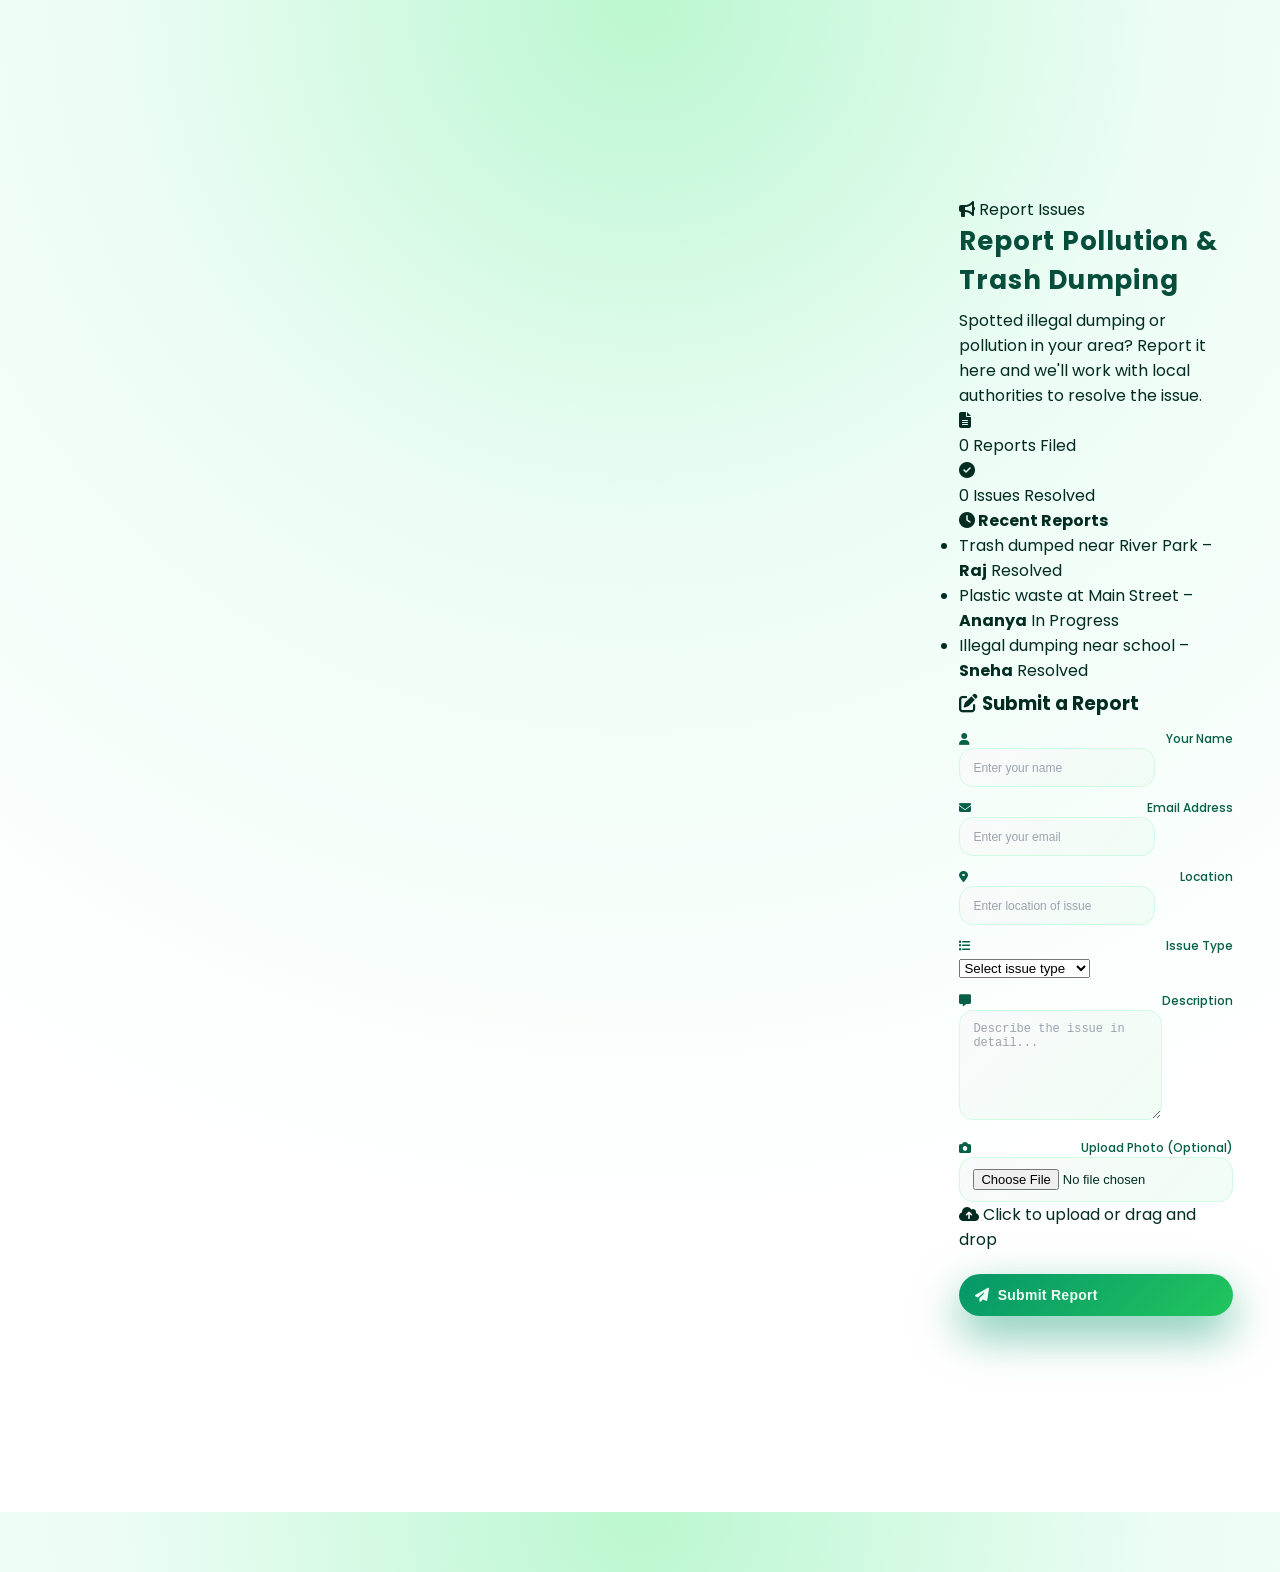
==== frontend/src/index.html @ 7451f95c "Fix contact CSS path; embed contact section; add footer Contact button" ====
<!DOCTYPE html>
<html lang="en">
  <head>
    <meta charset="UTF-8" />
    <meta name="viewport" content="width=device-width, initial-scale=1.0" />
    <title>EcoLife | Protect Our Planet & Animals</title>
    <meta
      name="description"
      content="Join EcoLife to protect animals, save the environment, and create a greener future for all."
    />

    <!-- CSS Files -->
    <link rel="stylesheet" href="css/style.css" />
    <link rel="stylesheet" href="css/components/navbar.css" />
    <link rel="stylesheet" href="css/components/card.css" />
    <link rel="stylesheet" href="css/components/footer.css" />
    <link rel="stylesheet" href="css/components/reportForm.css" />
    <link rel="stylesheet" href="css/components/quiz.css" />
    <link rel="stylesheet" href="css/components/hero.css" />
    <link rel="stylesheet" href="css/components/sections.css" />
    <link rel="stylesheet" href="css/components/scrollBar.css" />
    <link rel="stylesheet" href="css/components/modal.css" />
    <link rel="stylesheet" href="css/components/contact.css" />

    <!-- Google Fonts -->
    <link rel="preconnect" href="https://fonts.googleapis.com" />
    <link rel="preconnect" href="https://fonts.gstatic.com" crossorigin />
    <link
      href="https://fonts.googleapis.com/css2?family=Poppins:wght@300;400;500;600;700;800&display=swap"
      rel="stylesheet"
    />

    <!-- Font Awesome -->
    <link
      rel="stylesheet"
      href="https://cdnjs.cloudflare.com/ajax/libs/font-awesome/6.4.0/css/all.min.css"
    />

    <!-- AOS Animation Library -->
    <link href="https://unpkg.com/aos@2.3.1/dist/aos.css" rel="stylesheet" />
  </head>

  <body>
    <div class="scroll-progress" id="scrollProgress"></div>
    <!-- Navbar -->
    <nav class="navbar" id="navbar">
      <div class="nav-container">
        <a href="#home" class="logo">
          <img
            src="https://cdn-icons-png.flaticon.com/512/616/616408.png"
            alt="EcoLife Logo"
            class="logo-img"
          />
          <span>EcoLife</span>
        </a>

        <div class="nav-toggle" id="navToggle">
          <span></span>
          <span></span>
          <span></span>
        </div>

        <ul class="nav-links" id="navLinks">
          <li><a href="#home" class="nav-link active">Home</a></li>
          <li><a href="#about" class="nav-link">About</a></li>
          <li><a href="#animal" class="nav-link">Animals</a></li>
          <li><a href="#environment" class="nav-link">Environment</a></li>
          <li><a href="#quiz" class="nav-link">Kids Zone</a></li>
          <li><a href="#report" class="nav-link">Report</a></li>
          <li><a href="#contact" class="nav-link">Contact</a></li>
          <li class="nav-auth">
            <a href="/frontend/src/pages/Login.html" class="btn-login">Login</a>
            <a href="/frontend/src/pages/Signup.html" class="btn-signup"
              >Sign Up</a
            >
          </li>
        </ul>
      </div>
    </nav>

    <!-- Hero Section -->
    <section id="home" class="hero-section">
      <!-- Animated Background Elements -->
      <div class="hero-bg-elements">
        <div class="floating-element leaf1">
          <i class="fa-solid fa-leaf"></i>
        </div>
        <div class="floating-element leaf2">
          <i class="fa-solid fa-seedling"></i>
        </div>
        <div class="floating-element paw1"><i class="fa-solid fa-paw"></i></div>
        <div class="floating-element paw2"><i class="fa-solid fa-paw"></i></div>
        <div class="floating-element tree1">
          <i class="fa-solid fa-tree"></i>
        </div>
        <div class="floating-element globe">
          <i class="fa-solid fa-earth-americas"></i>
        </div>
        <div class="floating-element heart">
          <i class="fa-solid fa-heart"></i>
        </div>
        <div class="floating-element recycle">
          <i class="fa-solid fa-recycle"></i>
        </div>
      </div>

      <!-- Particle Effect -->
      <div class="particles" id="particles"></div>

      <div class="hero-container">
        <div class="hero-content" data-aos="fade-up" data-aos-duration="1000">
          <span class="hero-badge">
            <i class="fa-solid fa-globe"></i> Join 50,000+ Eco Warriors
          </span>
          <h1 class="hero-title">
            Protect Our <span class="gradient-text">Planet</span> &
            <span class="gradient-text">Animals</span>
          </h1>
          <p class="hero-subtitle">
            Together we can save nature, rescue animals, reduce waste, and
            create a sustainable future for generations to come.
          </p>

          <div class="hero-cta">
            <a href="#about" class="btn btn-primary">
              <i class="fa-solid fa-rocket"></i> Get Started
            </a>
            <a href="#animal" class="btn btn-secondary">
              <i class="fa-solid fa-play"></i> Learn More
            </a>
          </div>

          <div class="hero-features">
            <div class="hero-feature">
              <i class="fa-solid fa-paw"></i>
              <span>Animal Rescue</span>
            </div>
            <div class="hero-feature">
              <i class="fa-solid fa-tree"></i>
              <span>Plant Trees</span>
            </div>
            <div class="hero-feature">
              <i class="fa-solid fa-recycle"></i>
              <span>Reduce Waste</span>
            </div>
          </div>
        </div>

        <div
          class="hero-image"
          data-aos="fade-left"
          data-aos-duration="1000"
          data-aos-delay="300"
        >
          <div class="hero-image-wrapper">
            <img
              src="https://i.pinimg.com/736x/90/8e/da/908eda2e439e958f8a276a25d1a9cc6c.jpg"
              alt="Save Animals"
            />
            <div class="hero-image-badge">
              <i class="fa-solid fa-heart"></i>
              <span>10K+ Animals Saved</span>
            </div>
          </div>
        </div>
      </div>

      <!-- Scroll Indicator -->
      <div class="scroll-indicator">
        <div class="mouse">
          <div class="wheel"></div>
        </div>
        <span>Scroll Down</span>
      </div>
    </section>

    <!-- Stats Section -->
    <section class="stats-section">
      <div class="stats-container">
        <div class="stat-item" data-aos="zoom-in" data-aos-delay="0">
          <div class="stat-icon">
            <i class="fa-solid fa-paw"></i>
          </div>
          <div class="stat-number" data-count="10500">0</div>
          <div class="stat-label">Animals Rescued</div>
        </div>
        <div class="stat-item" data-aos="zoom-in" data-aos-delay="100">
          <div class="stat-icon">
            <i class="fa-solid fa-tree"></i>
          </div>
          <div class="stat-number" data-count="50000">0</div>
          <div class="stat-label">Trees Planted</div>
        </div>
        <div class="stat-item" data-aos="zoom-in" data-aos-delay="200">
          <div class="stat-icon">
            <i class="fa-solid fa-users"></i>
          </div>
          <div class="stat-number" data-count="25000">0</div>
          <div class="stat-label">Active Volunteers</div>
        </div>
        <div class="stat-item" data-aos="zoom-in" data-aos-delay="300">
          <div class="stat-icon">
            <i class="fa-solid fa-city"></i>
          </div>
          <div class="stat-number" data-count="100">0</div>
          <div class="stat-label">Cities Covered</div>
        </div>
      </div>
    </section>

    <!-- About Section -->
    <section id="about" class="about-section">
      <div class="section-container">
        <div class="about-content">
          <div class="about-images" data-aos="fade-right">
            <div class="about-img-main">
              <img
                src="https://i.pinimg.com/736x/24/5e/9a/245e9a9a9898728d21a978edd67b411b.jpg"
                alt="About EcoLife"
              />
            </div>
            <div class="about-img-secondary">
              <img
                src="https://i.pinimg.com/736x/a8/e5/c5/a8e5c5f756ad1179e194bc3205d8b144.jpg"
                alt="Our Mission"
              />
            </div>
            <div class="about-experience">
              <span class="exp-number">10+</span>
              <span class="exp-text">Years of Impact</span>
            </div>
          </div>

          <div class="about-text" data-aos="fade-left">
            <span class="section-tag">
              <i class="fa-solid fa-leaf"></i> About Us
            </span>
            <h2 class="section-title">
              Making Earth a Better Place for All Living Beings
            </h2>
            <p class="section-desc">
              EcoLife is a community-driven platform dedicated to environmental
              conservation and animal welfare. We believe that every small
              action counts towards creating a sustainable future.
            </p>

            <div class="about-features">
              <div class="about-feature">
                <div class="feature-icon">
                  <i class="fa-solid fa-shield-heart"></i>
                </div>
                <div class="feature-text">
                  <h4>Animal Protection</h4>
                  <p>Rescue, rehabilitate, and rehome animals in need</p>
                </div>
              </div>
              <div class="about-feature">
                <div class="feature-icon">
                  <i class="fa-solid fa-earth-americas"></i>
                </div>
                <div class="feature-text">
                  <h4>Environmental Care</h4>
                  <p>Promote sustainable practices and conservation</p>
                </div>
              </div>
              <div class="about-feature">
                <div class="feature-icon">
                  <i class="fa-solid fa-graduation-cap"></i>
                </div>
                <div class="feature-text">
                  <h4>Education & Awareness</h4>
                  <p>Educate communities about eco-friendly living</p>
                </div>
              </div>
            </div>

            <a href="#animal" class="btn btn-primary">
              Explore Our Work <i class="fa-solid fa-arrow-right"></i>
            </a>
          </div>
        </div>
      </div>
    </section>

    <!-- Services/What We Do Section -->
    <section class="services-section">
      <div class="section-container">
        <div class="section-header" data-aos="fade-up">
          <span class="section-tag">
            <i class="fa-solid fa-hand-holding-heart"></i> What We Do
          </span>
          <h2 class="section-title">Our Mission Areas</h2>
          <p class="section-subtitle">
            We focus on multiple areas to create maximum positive impact on our
            planet
          </p>
        </div>

        <div class="services-grid">
          <div class="service-card" data-aos="fade-up" data-aos-delay="0">
            <div class="service-icon">
              <i class="fa-solid fa-paw"></i>
            </div>
            <h3>Animal Rescue</h3>
            <p>
              We rescue, treat, and rehabilitate injured and abandoned animals,
              giving them a second chance at life.
            </p>
            <a href="javascript:void(0)" class="service-link open-modal-btn" data-id="animal-rescue">
    Learn More <i class="fa-solid fa-arrow-right"></i>
</a>
          </div>

          <div class="service-card" data-aos="fade-up" data-aos-delay="100">
            <div class="service-icon">
              <i class="fa-solid fa-recycle"></i>
            </div>
            <h3>Waste Management</h3>
            <p>
              Promoting proper waste segregation, recycling, and reducing
              plastic usage in communities.
            </p>
            <a href="javascript:void(0)" class="service-link open-modal-btn" data-id="waste-mgmt">
    Learn More <i class="fa-solid fa-arrow-right"></i>
</a>
          </div>

          <div class="service-card" data-aos="fade-up" data-aos-delay="200">
            <div class="service-icon">
              <i class="fa-solid fa-cloud-sun"></i>
            </div>
            <h3>Climate Action</h3>
            <p>
              Raising awareness about climate change and promoting sustainable
              lifestyle choices.
            </p>
            <a href="javascript:void(0)" class="service-link open-modal-btn" data-id="climate-action">
    Learn More <i class="fa-solid fa-arrow-right"></i>
</a>
          </div>

          <div class="service-card" data-aos="fade-up" data-aos-delay="300">
            <div class="service-icon">
              <i class="fa-solid fa-seedling"></i>
            </div>
            <h3>Tree Plantation</h3>
            <p>
              Organizing community drives to plant trees and create urban green
              spaces.
            </p>
            <a href="javascript:void(0)" class="service-link open-modal-btn" data-id="tree-plant">
    Learn More <i class="fa-solid fa-arrow-right"></i>
</a>
          </div>
        </div>
      </div>
    </section>

    <!-- Animal Section -->
    <section id="animal" class="cards-section">
      <div class="section-container">
        <div class="section-header" data-aos="fade-up">
          <span class="section-tag">
            <i class="fa-solid fa-paw"></i> Animal Welfare
          </span>
          <h2 class="section-title">Animal Protection & Adoption</h2>
          <p class="section-subtitle">
            Help us save lives. Every animal deserves love, care, and a forever
            home.
          </p>
        </div>

        <div class="cards-grid">
          <div class="feature-card" data-aos="fade-up" data-aos-delay="0">
            <div class="card-image">
              <img
                src="https://i.pinimg.com/736x/24/5e/9a/245e9a9a9898728d21a978edd67b411b.jpg"
                alt="Adopt Pets"
              />
              <div class="card-overlay">
                <span class="card-tag">Adoption</span>
              </div>
            </div>
            <div class="card-content">
              <h3>Adopt Pets</h3>
              <p>
                Help stray animals find loving homes. Open your heart and home
                to a furry friend in need.
              </p>
              <div class="card-footer">
                <a href="javascript:void(0)" class="card-btn open-modal-btn" data-id="adopt-pets">
    Adopt Now <i class="fa-solid fa-arrow-right"></i>
</a>
                <div class="card-stats">
                  <i class="fa-solid fa-heart"></i> 1.2K adopted
                </div>
              </div>
            </div>
          </div>

          <div class="feature-card" data-aos="fade-up" data-aos-delay="100">
            <div class="card-image">
              <img
                src="https://i.pinimg.com/736x/90/8e/da/908eda2e439e958f8a276a25d1a9cc6c.jpg"
                alt="Wildlife Protection"
              />
              <div class="card-overlay">
                <span class="card-tag">Conservation</span>
              </div>
            </div>
            <div class="card-content">
              <h3>Protect Wildlife</h3>
              <p>
                Learn how to protect endangered species and preserve their
                natural habitats.
              </p>
              <div class="card-footer">
                <a href="javascript:void(0)" class="card-btn open-modal-btn" data-id="wildlife">
    Learn More <i class="fa-solid fa-arrow-right"></i>
</a>
                <div class="card-stats">
                  <i class="fa-solid fa-shield-heart"></i> 500+ protected
                </div>
              </div>
            </div>
          </div>

          <div class="feature-card" data-aos="fade-up" data-aos-delay="200">
            <div class="card-image">
              <img
                src="https://i.pinimg.com/1200x/e3/39/d3/e339d31da13cb49f1b8ecd1a240b26d1.jpg"
                alt="Feed Animals"
              />
              <div class="card-overlay">
                <span class="card-tag">Feeding</span>
              </div>
            </div>
            <div class="card-content">
              <h3>Feed Stray Animals</h3>
              <p>
                Learn safe ways to feed stray animals and join our community
                feeding programs.
              </p>
              <div class="card-footer">
                <a href="javascript:void(0)" class="card-btn open-modal-btn" data-id="feeding">
    Join Program <i class="fa-solid fa-arrow-right"></i>
</a>
                <div class="card-stats">
                  <i class="fa-solid fa-bowl-food"></i> 5K+ fed daily
                </div>
              </div>
            </div>
          </div>
        </div>
      </div>
    </section>

    <!-- Environment Section -->
    <section id="environment" class="cards-section alt-bg">
      <div class="section-container">
        <div class="section-header" data-aos="fade-up">
          <span class="section-tag">
            <i class="fa-solid fa-earth-americas"></i> Environment
          </span>
          <h2 class="section-title">Environmental Conservation</h2>
          <p class="section-subtitle">
            Small changes lead to big impacts. Start your eco-friendly journey
            today.
          </p>
        </div>

        <div class="cards-grid">
          <div class="feature-card" data-aos="fade-up" data-aos-delay="0">
            <div class="card-image">
              <img
                src="https://i.pinimg.com/736x/de/0b/3a/de0b3a9531a93b36d25c78b3523307a0.jpg"
                alt="Reduce Plastic"
              />
              <div class="card-overlay">
                <span class="card-tag">Recycling</span>
              </div>
            </div>
            <div class="card-content">
              <h3>Reduce Plastic</h3>
              <p>
                Learn how to reduce, reuse, and recycle waste. Say no to
                single-use plastics.
              </p>
              <div class="card-footer">
                <a href="javascript:void(0)" class="card-btn open-modal-btn" data-id="plastic">
    Get Tips <i class="fa-solid fa-arrow-right"></i>
</a>
                <div class="card-stats">
                  <i class="fa-solid fa-trash"></i> 10T+ reduced
                </div>
              </div>
            </div>
          </div>

          <div class="feature-card" data-aos="fade-up" data-aos-delay="100">
            <div class="card-image">
              <img
                src="https://i.pinimg.com/736x/0d/62/62/0d6262dbc9df357f19e5948bb1d63f2b.jpg"
                alt="Save Energy"
              />
              <div class="card-overlay">
                <span class="card-tag">Climate</span>
              </div>
            </div>
            <div class="card-content">
              <h3>Save Energy</h3>
              <p>
                Simple ways to reduce carbon footprint daily. Every action
                counts!
              </p>
              <div class="card-footer">
                <a href="javascript:void(0)" class="card-btn open-modal-btn" data-id="energy">
    Learn How <i class="fa-solid fa-arrow-right"></i>
</a>
                <div class="card-stats">
                  <i class="fa-solid fa-bolt"></i> 30% savings
                </div>
              </div>
            </div>
          </div>

          <div class="feature-card" data-aos="fade-up" data-aos-delay="200">
            <div class="card-image">
              <img
                src="https://i.pinimg.com/736x/a8/e5/c5/a8e5c5f756ad1179e194bc3205d8b144.jpg"
                alt="Plant Trees"
              />
              <div class="card-overlay">
                <span class="card-tag">Plantation</span>
              </div>
            </div>
            <div class="card-content">
              <h3>Plant Trees</h3>
              <p>
                Participate in tree plantation drives. Help us create urban
                forests.
              </p>
              <div class="card-footer">
                <a href="javascript:void(0)" class="card-btn open-modal-btn" data-id="tree-drive">
    Join Drive <i class="fa-solid fa-arrow-right"></i>
</a>
                <div class="card-stats">
                  <i class="fa-solid fa-tree"></i> 50K+ planted
                </div>
              </div>
            </div>
          </div>
        </div>
      </div>
    </section>

    <!-- How It Works Section -->
    <section class="how-it-works-section">
      <div class="section-container">
        <div class="section-header" data-aos="fade-up">
          <span class="section-tag">
            <i class="fa-solid fa-route"></i> How It Works
          </span>
          <h2 class="section-title">Join Us in 3 Simple Steps</h2>
          <p class="section-subtitle">
            Making a difference is easier than you think. Here's how you can
            start.
          </p>
        </div>

        <div class="steps-container">
          <div class="step-card" data-aos="fade-up" data-aos-delay="0">
            <div class="step-number">01</div>
            <div class="step-icon">
              <i class="fa-solid fa-user-plus"></i>
            </div>
            <h3>Sign Up</h3>
            <p>
              Create your free account and join our community of eco warriors.
            </p>
          </div>

          <div class="step-connector" data-aos="fade-up" data-aos-delay="100">
            <i class="fa-solid fa-arrow-right"></i>
          </div>

          <div class="step-card" data-aos="fade-up" data-aos-delay="200">
            <div class="step-number">02</div>
            <div class="step-icon">
              <i class="fa-solid fa-hand-holding-heart"></i>
            </div>
            <h3>Choose Your Cause</h3>
            <p>
              Pick the causes you're passionate about - animals, climate, or
              environment.
            </p>
          </div>

          <div class="step-connector" data-aos="fade-up" data-aos-delay="300">
            <i class="fa-solid fa-arrow-right"></i>
          </div>

          <div class="step-card" data-aos="fade-up" data-aos-delay="400">
            <div class="step-number">03</div>
            <div class="step-icon">
              <i class="fa-solid fa-earth-americas"></i>
            </div>
            <h3>Make an Impact</h3>
            <p>Volunteer, donate, or spread awareness. Every action counts!</p>
          </div>
        </div>

        <div class="steps-cta" data-aos="fade-up" data-aos-delay="500">
          <a
            href="/frontend/src/pages/Signup.html"
            class="btn btn-primary btn-lg"
          >
            <i class="fa-solid fa-rocket"></i> Start Your Journey Today
          </a>
        </div>
      </div>
    </section>

    <!-- Plant Care Section -->
    <section id="plants" class="plant-care-section">
      <div class="section-container">
        <div class="plant-care-content">
          <div class="plant-care-text" data-aos="fade-right">
            <span class="section-tag">
              <i class="fa-solid fa-seedling"></i> Plant Care
            </span>
            <h2 class="section-title">Grow Your Own Green Paradise</h2>
            <p class="section-desc">
              Whether you have a small balcony or a large garden, we'll help you
              create your own green space. Learn tips, tricks, and sustainable
              gardening practices.
            </p>

            <div class="plant-features">
              <div class="plant-feature">
                <i class="fa-solid fa-check-circle"></i>
                <span>Expert gardening tips</span>
              </div>
              <div class="plant-feature">
                <i class="fa-solid fa-check-circle"></i>
                <span>Indoor & outdoor plants guide</span>
              </div>
              <div class="plant-feature">
                <i class="fa-solid fa-check-circle"></i>
                <span>Organic composting tutorials</span>
              </div>
              <div class="plant-feature">
                <i class="fa-solid fa-check-circle"></i>
                <span>Community garden programs</span>
              </div>
            </div>

            <div class="plant-cta">
              <a href="#" class="btn btn-primary">
                <i class="fa-solid fa-leaf"></i> Explore Tips
              </a>
              <a href="pages/join-garden-drive.html" class="btn btn-outline">
                <i class="fa-solid fa-calendar"></i> Join Garden Drive
              </a>
            </div>
          </div>

          <div class="plant-care-images" data-aos="fade-left">
            <div class="plant-img plant-img-1">
              <img
                src="https://i.pinimg.com/736x/52/7a/cc/527accddb75efd9315c8d6afba2bba1d.jpg"
                alt="Gardening Tips"
              />
            </div>
            <div class="plant-img plant-img-2">
              <img
                src="https://i.pinimg.com/736x/7b/07/7d/7b077d6b6f89cc8d0cbe15f85e9d3242.jpg"
                alt="Community Gardens"
              />
            </div>
          </div>
        </div>
      </div>
    </section>

    <!-- Kids Quiz Section -->
    <section id="quiz" class="kids-quiz-section">
      <div class="quiz-bg-elements">
        <div class="quiz-shape shape-1"></div>
        <div class="quiz-shape shape-2"></div>
        <div class="quiz-shape shape-3"></div>
      </div>

      <div class="section-container">
        <div class="quiz-content">
          <div class="quiz-text" data-aos="fade-right">
            <span class="quiz-badge">
              <i class="fa-solid fa-child"></i> For Kids
            </span>
            <h2>Kids Quiz Zone 🎮</h2>
            <p>
              A fun and interactive way for kids to learn about nature, animals,
              and the environment. Answer questions, earn badges, and become an
              eco-champion!
            </p>

            <div class="quiz-features">
              <div class="quiz-feature">
                <i class="fa-solid fa-gamepad"></i>
                <span>Fun Games</span>
              </div>
              <div class="quiz-feature">
                <i class="fa-solid fa-trophy"></i>
                <span>Win Badges</span>
              </div>
              <div class="quiz-feature">
                <i class="fa-solid fa-book"></i>
                <span>Learn Facts</span>
              </div>
            </div>

            <a href="quiz.html" class="quiz-btn">
              <i class="fa-solid fa-play"></i> Start Quiz Now
            </a>
          </div>

          <div class="quiz-image" data-aos="fade-left">
            <div class="quiz-image-wrapper">
              <img
                src="https://i.pinimg.com/1200x/82/b1/66/82b1667e9a1c1fabba633f0792725da9.jpg"
                alt="Kids Learning"
              />
              <div class="quiz-floating-badge badge-1">
                <i class="fa-solid fa-star"></i> Fun!
              </div>
              <div class="quiz-floating-badge badge-2">
                <i class="fa-solid fa-lightbulb"></i> Learn
              </div>
            </div>
          </div>
        </div>
      </div>
    </section>

    <!-- Testimonials Section -->
    <section class="testimonials-section">
      <div class="section-container">
        <div class="section-header" data-aos="fade-up">
          <span class="section-tag">
            <i class="fa-solid fa-quote-left"></i> Testimonials
          </span>
          <h2 class="section-title">What Our Community Says</h2>
          <p class="section-subtitle">
            Real stories from real people making a real difference
          </p>
        </div>

        <div
          class="testimonials-slider"
          data-aos="fade-up"
          data-aos-delay="200"
        >
          <div class="testimonial-card">
            <div class="testimonial-rating">
              <i class="fa-solid fa-star"></i>
              <i class="fa-solid fa-star"></i>
              <i class="fa-solid fa-star"></i>
              <i class="fa-solid fa-star"></i>
              <i class="fa-solid fa-star"></i>
            </div>
            <p class="testimonial-text">
              "Joining EcoLife was the best decision I made. I've adopted two
              dogs and planted over 50 trees in my community. It feels amazing
              to make a difference!"
            </p>
            <div class="testimonial-author">
              <img
                src="https://randomuser.me/api/portraits/women/44.jpg"
                alt="Priya Sharma"
              />
              <div class="author-info">
                <h4>Priya Sharma</h4>
                <span>Eco Volunteer, Delhi</span>
              </div>
            </div>
          </div>

          <div class="testimonial-card">
            <div class="testimonial-rating">
              <i class="fa-solid fa-star"></i>
              <i class="fa-solid fa-star"></i>
              <i class="fa-solid fa-star"></i>
              <i class="fa-solid fa-star"></i>
              <i class="fa-solid fa-star"></i>
            </div>
            <p class="testimonial-text">
              "The kids quiz zone is fantastic! My children have learned so much
              about environmental conservation while having fun. Highly
              recommend for all parents!"
            </p>
            <div class="testimonial-author">
              <img
                src="https://randomuser.me/api/portraits/men/32.jpg"
                alt="Rahul Verma"
              />
              <div class="author-info">
                <h4>Rahul Verma</h4>
                <span>Parent, Mumbai</span>
              </div>
            </div>
          </div>

          <div class="testimonial-card">
            <div class="testimonial-rating">
              <i class="fa-solid fa-star"></i>
              <i class="fa-solid fa-star"></i>
              <i class="fa-solid fa-star"></i>
              <i class="fa-solid fa-star"></i>
              <i class="fa-solid fa-star"></i>
            </div>
            <p class="testimonial-text">
              "I reported illegal dumping in my area and the issue was resolved
              within a week! EcoLife truly cares about making our communities
              cleaner and safer."
            </p>
            <div class="testimonial-author">
              <img
                src="https://randomuser.me/api/portraits/women/68.jpg"
                alt="Ananya Singh"
              />
              <div class="author-info">
                <h4>Ananya Singh</h4>
                <span>Community Leader, Jaipur</span>
              </div>
            </div>
          </div>
        </div>
      </div>
    </section>

    <!-- Report Section -->
    <section id="report" class="report-section">
    <div class="section-container">
      <div class="report-content">
        <div class="report-info">
          <span class="section-tag">
            <i class="fa-solid fa-bullhorn"></i> Report Issues
          </span>
          <h2 class="section-title">Report Pollution & Trash Dumping</h2>
          <p class="section-desc">
            Spotted illegal dumping or pollution in your area? Report it here
            and we'll work with local authorities to resolve the issue.
          </p>

          <div class="report-stats">
            <div class="report-stat">
              <i class="fa-solid fa-file-alt"></i>
              <div>
                <span class="stat-num" data-target="2500">0</span>
                <span class="stat-text">Reports Filed</span>
              </div>
            </div>
            <div class="report-stat">
              <i class="fa-solid fa-check-circle"></i>
              <div>
                <span class="stat-num" data-target="85">0</span>
                <span class="stat-text">Issues Resolved</span>
              </div>
            </div>
          </div>

          <div class="recent-reports">
            <h4><i class="fa-solid fa-clock"></i> Recent Reports</h4>
            <ul class="report-list">
              <li>
                <span class="report-status resolved"></span>
                Trash dumped near River Park – <strong>Raj</strong>
                <span class="report-badge">Resolved</span>
              </li>
              <li>
                <span class="report-status pending"></span>
                Plastic waste at Main Street – <strong>Ananya</strong>
                <span class="report-badge pending">In Progress</span>
              </li>
              <li>
                <span class="report-status resolved"></span>
                Illegal dumping near school – <strong>Sneha</strong>
                <span class="report-badge">Resolved</span>
              </li>
            </ul>
          </div>
        </div>

        <div class="report-form-wrapper">
          <form class="report-form" id="reportForm">
            <h3><i class="fa-solid fa-pen-to-square"></i> Submit a Report</h3>

            <div class="form-group">
              <label for="name">
                <i class="fa-solid fa-user"></i> Your Name
              </label>
              <input type="text" id="name" name="name" placeholder="Enter your name" required />
            </div>

            <div class="form-group">
              <label for="email">
                <i class="fa-solid fa-envelope"></i> Email Address
              </label>
              <input type="email" id="email" name="email" placeholder="Enter your email" required />
            </div>

            <div class="form-group">
              <label for="location">
                <i class="fa-solid fa-location-dot"></i> Location
              </label>
              <input type="text" id="location" name="location" placeholder="Enter location of issue" required />
            </div>

            <div class="form-group">
              <label for="issueType">
                <i class="fa-solid fa-list"></i> Issue Type
              </label>
              <select id="issueType" name="issueType" required>
                <option value="">Select issue type</option>
                <option value="garbage">Garbage Dumping</option>
                <option value="plastic">Plastic Pollution</option>
                <option value="water">Water Pollution</option>
                <option value="air">Air Pollution</option>
                <option value="noise">Noise Pollution</option>
                <option value="other">Other</option>
              </select>
            </div>

            <div class="form-group">
              <label for="description">
                <i class="fa-solid fa-message"></i> Description
              </label>
              <textarea id="description" name="description" rows="4" placeholder="Describe the issue in detail..." required></textarea>
            </div>

            <div class="form-group">
              <label for="photo">
                <i class="fa-solid fa-camera"></i> Upload Photo (Optional)
              </label>
              <div class="file-upload" id="fileUpload">
                <input type="file" id="photo" name="photo" accept="image/*" />
                <div class="file-upload-label">
                  <i class="fa-solid fa-cloud-arrow-up"></i>
                  <span>Click to upload or drag and drop</span>
                </div>
              </div>
            </div>

            <button type="submit" class="btn">
              <i class="fa-solid fa-paper-plane"></i> Submit Report
            </button>
          </form>
        </div>
      </div>
    </div>
  </section>
  
    <!-- Newsletter Section -->
    <section class="newsletter-section">
      <div class="newsletter-container" data-aos="zoom-in">
        <div class="newsletter-content">
          <div class="newsletter-icon">
            <i class="fa-solid fa-envelope-open-text"></i>
          </div>
          <h2>Stay Updated!</h2>
          <p>
            Subscribe to our newsletter for eco tips, event updates, and ways to
            make a difference.
          </p>

          <form class="newsletter-form" id="newsletterForm">
            <div class="newsletter-input-group">
              <input
                type="email"
                placeholder="Enter your email address"
                required
              />
              <button type="submit" class="btn btn-primary">
                Subscribe <i class="fa-solid fa-arrow-right"></i>
              </button>
            </div>
          </form>

          <p class="newsletter-note">
            <i class="fa-solid fa-lock"></i> We respect your privacy.
            Unsubscribe anytime.
          </p>
        </div>
      </div>
    </section>

    <!-- Partners Section -->
    <section class="partners-section">
      <div class="section-container">
        <div class="section-header" data-aos="fade-up">
          <span class="section-tag">
            <i class="fa-solid fa-handshake"></i> Our Partners
          </span>
          <h2 class="section-title">Trusted By</h2>
        </div>

        <div class="partners-slider" data-aos="fade-up" data-aos-delay="100">
          <div class="partner-logo">
            <img
              src="https://pngimg.com/d/wwf_PNG9.png"
              alt="WWF"
            />
          </div>
          <div class="partner-logo">
            <img
              src="https://upload.wikimedia.org/wikipedia/commons/thumb/6/69/Greenpeace_logo.svg/250px-Greenpeace_logo.svg.png"
              alt="Greenpeace"
            />
          </div>
          <div class="partner-logo">
            <img
              src="https://upload.wikimedia.org/wikipedia/en/thumb/9/9b/UNEP_logo.svg/250px-UNEP_logo.svg.png"
              alt="UNEP"
            />
          </div>
          <div class="partner-logo">
            <img
              src="https://upload.wikimedia.org/wikipedia/commons/thumb/f/fa/IUCN_logo.svg/250px-IUCN_logo.svg.png"
              alt="IUCN"
            />
          </div>
          <div class="partner-logo">
            <img
              src="https://upload.wikimedia.org/wikipedia/commons/thumb/b/be/Peta_logo.svg/250px-Peta_logo.svg.png"
              alt="PETA"
            />
          </div>
        </div>
      </div>
    </section>

    <!-- Contact Section (embedded from components/contact.html) -->
    <section id="contact" class="contact-section">
      <div class="contact-embed">
        <main class="page-shell">
          <section class="contact-card">
            <div class="contact-card-inner">
              <div class="badge">
                <span class="badge-dot"></span>
                We respond within 24 hours
              </div>

              <h2>Contact Us</h2>
              <p class="subtitle">
                Reach out to be part of a greener, safer world for both people and animals.
              </p>

              <div class="contact-info">
                <div class="contact-info-row">
                  <span class="contact-label">Location</span>
                  <span class="contact-value">📍 Rajasthan, India</span>
                </div>
                <div class="contact-info-row">
                  <span class="contact-label">Call</span>
                  <span class="contact-value">📞 +91 123 456 789</span>
                </div>
                <div class="contact-info-row">
                  <span class="contact-label">Email</span>
                  <span class="contact-value">📧 info@ecolife.com</span>
                </div>
                <div class="contact-info-row">
                  <span class="contact-label">Hours</span>
                  <span class="contact-value">🕒 Mon – Sat: 9:00 AM – 6:00 PM</span>
                </div>
              </div>

              <div class="actions">
                <a class="pill-btn pill-primary" href="tel:+91123456789">
                  <span>📞</span>
                  <span>Call Now</span>
                </a>
                <a class="pill-btn pill-ghost" href="mailto:info@ecolife.com">
                  <span>📧</span>
                  <span>Email Us</span>
                </a>
              </div>

              <form action="mailto:info@ecolife.com" method="post" enctype="text/plain">
                <div class="field">
                  <label>
                    Your Name
                    <span class="hint">Required</span>
                  </label>
                  <input type="text" name="Name" placeholder="Enter your full name" required>
                </div>

                <div class="field">
                  <label>
                    Your Email
                    <span class="hint">So we can reply</span>
                  </label>
                  <input type="email" name="Email" placeholder="you@example.com" required>
                </div>

                <div class="field">
                  <label>
                    Subject
                    <span class="hint">What is this about?</span>
                  </label>
                  <input type="text" name="Subject" placeholder="Collaborations, support, feedback..." required>
                </div>

                <div class="field">
                  <label>
                    Message
                    <span class="hint">Share as many details as you can</span>
                  </label>
                  <textarea name="Message" placeholder="Tell us how we can help or how you’d like to contribute." required></textarea>
                </div>

                <button type="submit">
                  <span>Send Message 🌿</span>
                </button>
              </form>
            </div>
          </section>

          <aside class="side-panel">
            <div>
              <div class="side-badge">
                🌍 Eco & Animal Care
              </div>
              <h3 class="side-title">Together, we protect every life.</h3>
              <p class="side-text">
                Whether you want to report cruelty, volunteer for cleanups, or support sustainable practices, our team is here to listen and act.
              </p>

              <ul class="side-list">
                <li>
                  <span class="side-bullet"></span>
                  Quick response for urgent animal safety concerns.
                </li>
                <li>
                  <span class="side-bullet"></span>
                  Guidance on eco-friendly lifestyle and waste management.
                </li>
                <li>
                  <span class="side-bullet"></span>
                  Collaboration opportunities for events and campaigns.
                </li>
              </ul>
            </div>

            <p class="mini-note">
              Tip: For emergencies, please also try calling directly so we can support as quickly as possible.
            </p>

            <div class="floating-badge">
              <span>💚</span>
              <span>EcoLife Support Team</span>
            </div>
          </aside>
        </main>
      </div>
    </section>

    <!-- Footer -->
    <footer id="site-footer" class="eco-footer">
      <div class="footer-top">
        <div class="footer-container">
          <!-- Logo & About -->
          <div class="footer-col footer-about">
            <div class="footer-logo-wrapper">
              <img
                src="https://cdn-icons-png.flaticon.com/512/616/616408.png"
                class="footer-logo"
                alt="Eco Logo"
              />
              <span class="footer-brand">EcoLife</span>
            </div>
            <p class="footer-desc">
              EcoLife is dedicated to spreading awareness for animals, plants,
              and creating a cleaner environment for future generations.
            </p>
            <div class="footer-social">
              <a href="#" class="social" aria-label="Facebook">
                <i class="fa-brands fa-facebook-f"></i>
              </a>
              <a href="#" class="social" aria-label="Twitter">
                <i class="fa-brands fa-twitter"></i>
              </a>
              <a href="#" class="social" aria-label="Instagram">
                <i class="fa-brands fa-instagram"></i>
              </a>
              <a href="#" class="social" aria-label="LinkedIn">
                <i class="fa-brands fa-linkedin-in"></i>
              </a>
              <a href="#" class="social" aria-label="GitHub">
                <i class="fa-brands fa-github"></i>
              </a>
            </div>
          </div>

          <!-- Quick Links -->
          <div class="footer-col">
            <h4>Quick Links</h4>
            <ul>
              <li><a href="#home">Home</a></li>
              <li><a href="#about">About Us</a></li>
              <li><a href="#animal">Animal Welfare</a></li>
              <li><a href="#environment">Environment</a></li>
              <li><a href="#quiz">Kids Quiz</a></li>
              <li><a href="#report">Report Issue</a></li>
            </ul>
          </div>

          <!-- Animals -->
          <div class="footer-col">
            <h4>Animals</h4>
            <ul>
              <li><a href="#">Missing Pets</a></li>
              <li><a href="#">Recently Found</a></li>
              <li><a href="#">Pet Adoption</a></li>
              <li><a href="#">Animal Safety Tips</a></li>
              <li><a href="#">Shelter Locations</a></li>
            </ul>
          </div>

          <!-- Environment -->
          <div class="footer-col">
            <h4>Environment</h4>
            <ul>
              <li><a href="#">Climate Awareness</a></li>
              <li><a href="#">Plant Care Guide</a></li>
              <li><a href="#">Waste Segregation</a></li>
              <li><a href="#">Recycling Tips</a></li>
              <li><a href="#">Join Clean-Up Drives</a></li>
            </ul>
          </div>

          <!-- Contact -->
          <div class="footer-col">
            <h4>Contact Us</h4>
            <ul class="footer-contact">
              <li>
                <i class="fa-solid fa-location-dot"></i>
                <span>Rajasthan, India</span>
              </li>
              <li>
                <i class="fa-solid fa-phone"></i>
                <span>+91 123 456 789</span>
              </li>
              <li>
                <i class="fa-solid fa-envelope"></i>
                <span>info@ecolife.com</span>
              </li>
              <li>
                <i class="fa-solid fa-clock"></i>
                <span>Mon - Sat: 9AM - 6PM</span>
              </li>
            </ul>
            <a href="#contact" class="btn btn-primary footer-contact-btn">Contact Us</a>
          </div>
        </div>
      </div>

      <div class="footer-bottom">
        <div class="footer-container">
          <p>
            Made with ❤️ by <strong>Jagrati</strong> | © 2026 EcoLife. All
            rights reserved.
          </p>
          <div class="footer-links">
            <a href="#">Privacy Policy</a>
            <a href="#">Terms of Service</a>
            <a href="#">Cookie Policy</a>
          </div>
        </div>
      </div>
    </footer>

    <!-- Back to Top Button -->
    <button class="back-to-top" id="backToTop" aria-label="Back to Top">
      <i class="fa-solid fa-arrow-up"></i>
    </button>

    <!-- Scripts -->
    <script src="https://unpkg.com/aos@2.3.1/dist/aos.js"></script>
    <script src="js/main.js"></script>
    <script src="/frontend/src/js/pages/adoption.js"></script>

    <div class="custom-modal-overlay" id="infoModal">
        <div class="custom-modal-content">
            <button class="custom-modal-close" onclick="closeInfoModal()">
                <i class="fa-solid fa-xmark"></i>
            </button>
            <div class="modal-inner">
                <div class="modal-header-content" id="modalHeader">
                    </div>
                <div class="modal-body-content" id="modalBody">
                    </div>
            </div>
        </div>
    </div>
  </body>
</html>
---- frontend/src/css/components/contact.css ----
:root {
  --primary: #059669;
  --primary-soft: #bbf7d0;
  --bg-top: #ecfdf5;
  --bg-bottom: #ffffff;
  --text-main: #022c22;
  --text-muted: #6b7280;
  --card-bg: rgba(255, 255, 255, 0.9);
  --border-soft: #d1fae5;
  --shadow-soft: 0 24px 70px rgba(15, 118, 110, 0.18);
  --radius-xl: 28px;
  --radius-lg: 20px;
}

* {
  box-sizing: border-box;
  margin: 0;
  padding: 0;
}

body {
  font-family: 'Poppins', sans-serif;
  background: radial-gradient(circle at top, #bbf7d0 0, #ecfdf5 32%, #ffffff 75%);
  min-height: 100vh;
  padding: 40px 16px;
  color: var(--text-main);
  display: flex;
  align-items: center;
  justify-content: center;
}

.page-shell {
  width: 100%;
  max-width: 1120px;
  display: grid;
  grid-template-columns: minmax(0, 1.1fr) minmax(0, 1.1fr);
  gap: 32px;
  align-items: stretch;
}

@media (max-width: 900px) {
  .page-shell {
    grid-template-columns: minmax(0, 1fr);
    gap: 24px;
  }
  body {
    padding: 24px 16px;
  }
}

.contact-card {
  background: var(--card-bg);
  backdrop-filter: blur(22px);
  border-radius: var(--radius-xl);
  padding: 28px 26px 26px;
  border: 1px solid rgba(16, 185, 129, 0.15);
  box-shadow: var(--shadow-soft);
  position: relative;
  overflow: hidden;
}

.contact-card::before {
  content: "";
  position: absolute;
  inset: -40%;
  background:
    radial-gradient(circle at 0% 0%, rgba(16, 185, 129, 0.22), transparent 55%),
    radial-gradient(circle at 100% 100%, rgba(59, 130, 246, 0.12), transparent 55%);
  opacity: 0.12;
  pointer-events: none;
}

.contact-card-inner {
  position: relative;
  z-index: 1;
}

.badge {
  display: inline-flex;
  align-items: center;
  gap: 6px;
  padding: 4px 10px;
  border-radius: 999px;
  background: rgba(22, 163, 74, 0.06);
  color: #047857;
  font-size: 11px;
  font-weight: 500;
  margin-bottom: 8px;
}

.badge-dot {
  width: 8px;
  height: 8px;
  border-radius: 999px;
  background: #22c55e;
  box-shadow: 0 0 0 4px rgba(34, 197, 94, 0.3);
}

h2 {
  font-size: 26px;
  letter-spacing: 0.03em;
  margin-bottom: 8px;
  color: #064e3b;
}

.subtitle {
  font-size: 13px;
  color: var(--text-muted);
  margin-bottom: 20px;
  max-width: 360px;
}

.contact-info {
  background: linear-gradient(135deg, #ecfdf5, #dcfce7);
  border-radius: var(--radius-lg);
  padding: 16px 18px;
  display: grid;
  gap: 6px;
  font-size: 13px;
  margin-bottom: 20px;
  border: 1px solid var(--border-soft);
}

.contact-info-row {
  display: flex;
  align-items: center;
  gap: 8px;
}

.contact-label {
  font-weight: 500;
  color: #047857;
  font-size: 12px;
}

.contact-value {
  color: #065f46;
}

.actions {
  display: flex;
  gap: 12px;
  margin-bottom: 18px;
  flex-wrap: wrap;
}

.pill-btn {
  flex: 1;
  min-width: 130px;
  text-align: center;
  padding: 11px 14px;
  border-radius: 999px;
  text-decoration: none;
  font-weight: 500;
  font-size: 13px;
  position: relative;
  overflow: hidden;
  cursor: pointer;
  border: none;
  outline: none;
  display: inline-flex;
  justify-content: center;
  align-items: center;
  gap: 6px;
  white-space: nowrap;
}

.pill-primary {
  color: #ecfdf5;
  background: linear-gradient(135deg, #10b981, #22c55e);
  box-shadow: 0 16px 38px rgba(16, 185, 129, 0.45);
}

.pill-ghost {
  color: #047857;
  background: rgba(236, 253, 245, 0.9);
  border: 1px solid rgba(16, 185, 129, 0.25);
}

.pill-btn span {
  font-size: 15px;
}

.pill-btn::after {
  content: "";
  position: absolute;
  inset: 0;
  background: radial-gradient(circle at 0 0, rgba(255, 255, 255, 0.42), transparent 55%);
  opacity: 0;
  transition: opacity 0.2s ease;
}

.pill-btn:hover::after {
  opacity: 1;
}

.pill-btn:hover {
  transform: translateY(-1px);
}

/* FORM */
form {
  display: grid;
  gap: 12px;
  margin-top: 6px;
}

.field {
  display: grid;
  gap: 4px;
}

label {
  font-size: 12px;
  color: #065f46;
  font-weight: 500;
  display: flex;
  align-items: center;
  justify-content: space-between;
}

.hint {
  font-size: 11px;
  color: #9ca3af;
  font-weight: 400;
}

input,
textarea {
  padding: 11px 13px;
  border-radius: 14px;
  border: 1px solid #d1fae5;
  background: linear-gradient(135deg, #f9fafb, #f0fdf4);
  font-size: 13px;
  color: var(--text-main);
  outline: none;
  transition: border-color 0.18s ease, box-shadow 0.18s ease, background 0.18s ease;
}

input::placeholder,
textarea::placeholder {
  color: #9ca3af;
  font-size: 12px;
}

input:focus,
textarea:focus {
  border-color: #34d399;
  box-shadow: 0 0 0 1px rgba(74, 222, 128, 0.4);
  background: #ffffff;
}

textarea {
  min-height: 110px;
  resize: vertical;
}

button[type="submit"] {
  margin-top: 10px;
  padding: 13px 16px;
  border-radius: 999px;
  border: none;
  background: linear-gradient(135deg, #059669, #22c55e);
  color: #ecfdf5;
  font-weight: 600;
  font-size: 14px;
  cursor: pointer;
  box-shadow: 0 18px 45px rgba(5, 150, 105, 0.55);
  transition: transform 0.18s ease, box-shadow 0.18s ease;
  display: inline-flex;
  align-items: center;
  gap: 8px;
  letter-spacing: 0.02em;
}

button[type="submit"]:hover {
  transform: translateY(-1px);
  box-shadow: 0 22px 60px rgba(5, 150, 105, 0.65);
}

button[type="submit"] span {
  font-size: 16px;
}

/* RIGHT PANEL – illustration / reassurance */
.side-panel {
  position: relative;
  border-radius: var(--radius-xl);
  overflow: hidden;
  padding: 26px 24px;
  background: radial-gradient(circle at top left, #bbf7d0 0, #ecfdf5 40%, #e0f2fe 100%);
  border: 1px solid rgba(59, 130, 246, 0.12);
  box-shadow: 0 24px 70px rgba(37, 99, 235, 0.16);
  display: flex;
  flex-direction: column;
  justify-content: space-between;
  gap: 22px;
}

.side-badge {
  font-size: 11px;
  text-transform: uppercase;
  letter-spacing: 0.12em;
  color: #0369a1;
  background: rgba(191, 219, 254, 0.8);
  border-radius: 999px;
  display: inline-flex;
  align-items: center;
  gap: 6px;
  padding: 5px 10px;
}

.side-title {
  font-size: 20px;
  color: #0f172a;
  margin-top: 8px;
  margin-bottom: 6px;
}

.side-text {
  font-size: 13px;
  color: #1f2937;
  max-width: 360px;
}

.side-list {
  margin-top: 10px;
  font-size: 13px;
  color: #065f46;
  display: grid;
  gap: 4px;
}

.side-list li {
  list-style: none;
  display: flex;
  align-items: center;
  gap: 6px;
}

.side-bullet {
  width: 6px;
  height: 6px;
  border-radius: 999px;
  background: #22c55e;
}

.mini-note {
  font-size: 11px;
  color: #4b5563;
  margin-top: 8px;
}

.floating-badge {
  position: absolute;
  right: 18px;
  bottom: 16px;
  font-size: 11px;
  padding: 6px 11px;
  border-radius: 999px;
  background: rgba(22, 163, 74, 0.95);
  color: #ecfdf5;
  display: inline-flex;
  align-items: center;
  gap: 6px;
  box-shadow: 0 14px 30px rgba(22, 163, 74, 0.6);
}

.floating-badge span {
  font-size: 13px;
}

@media (max-width: 900px) {
  .side-panel {
    order: -1;
    padding: 20px 18px;
  }
}
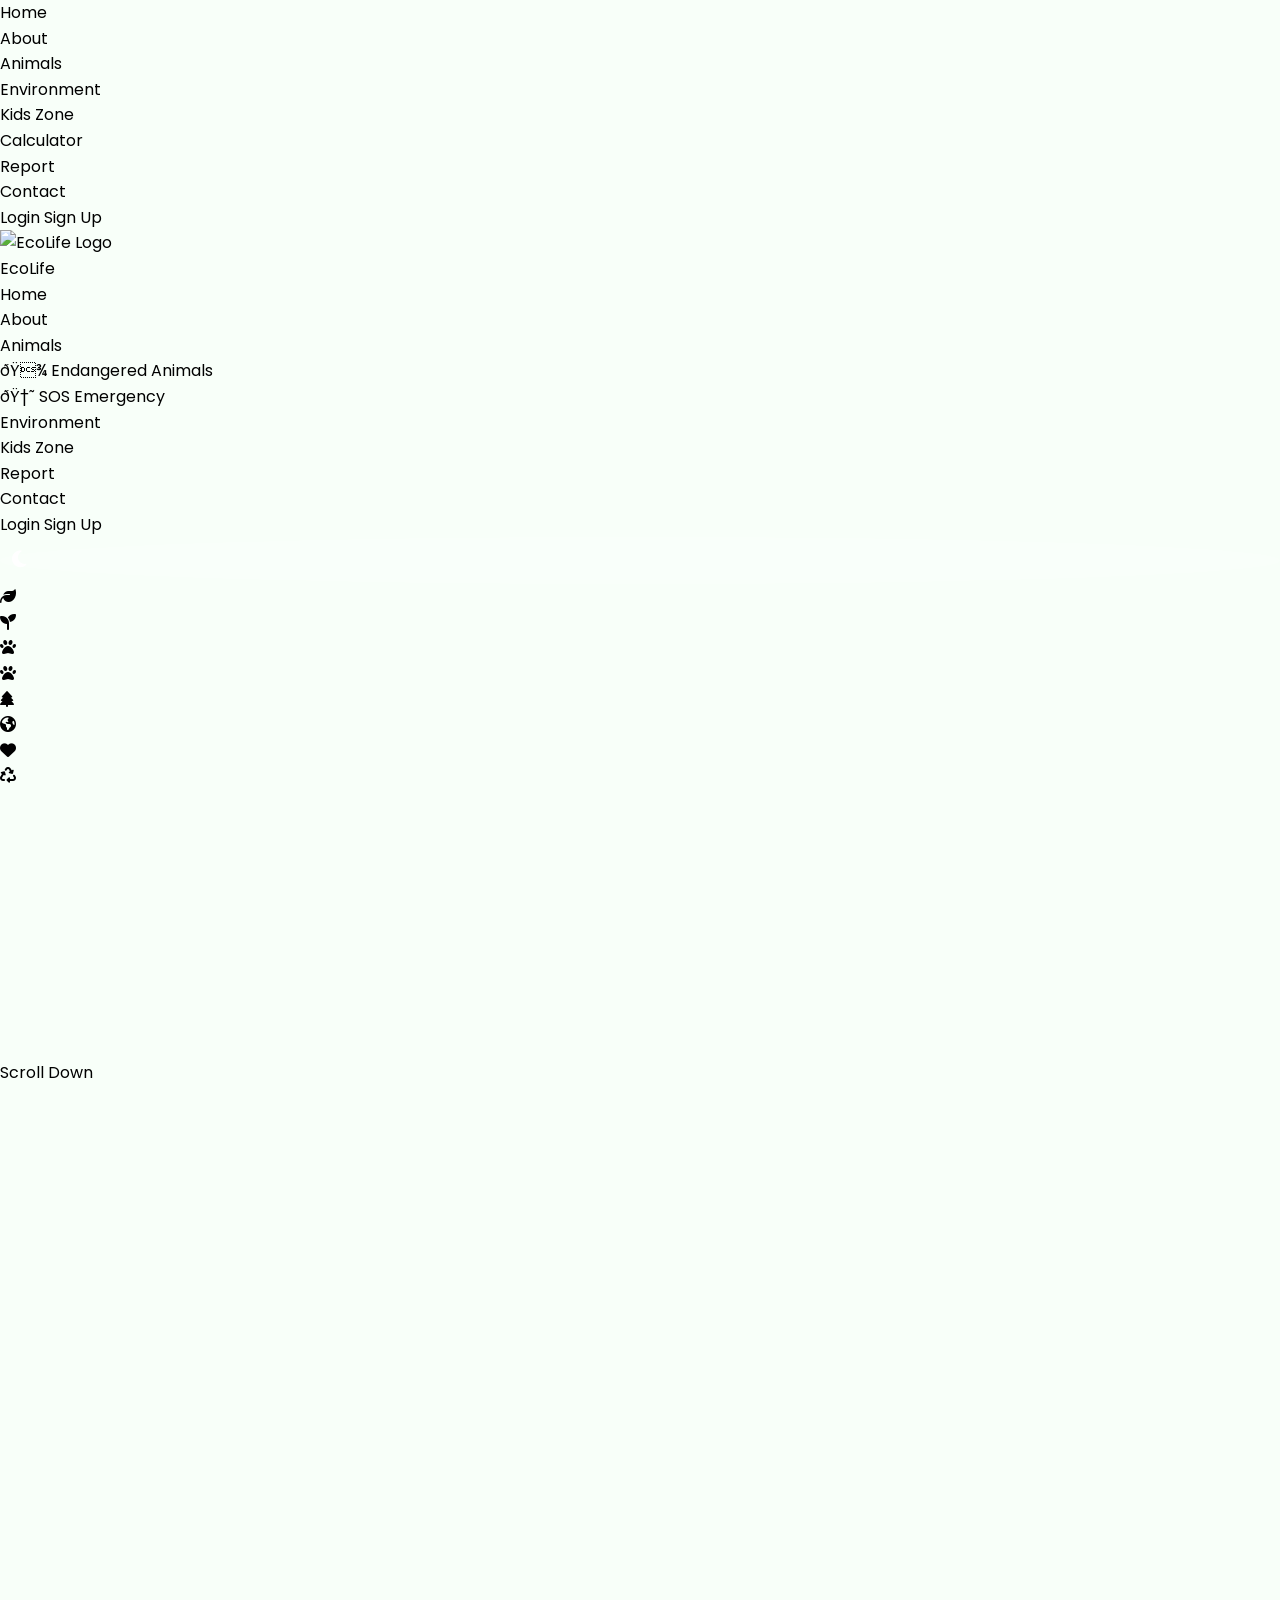
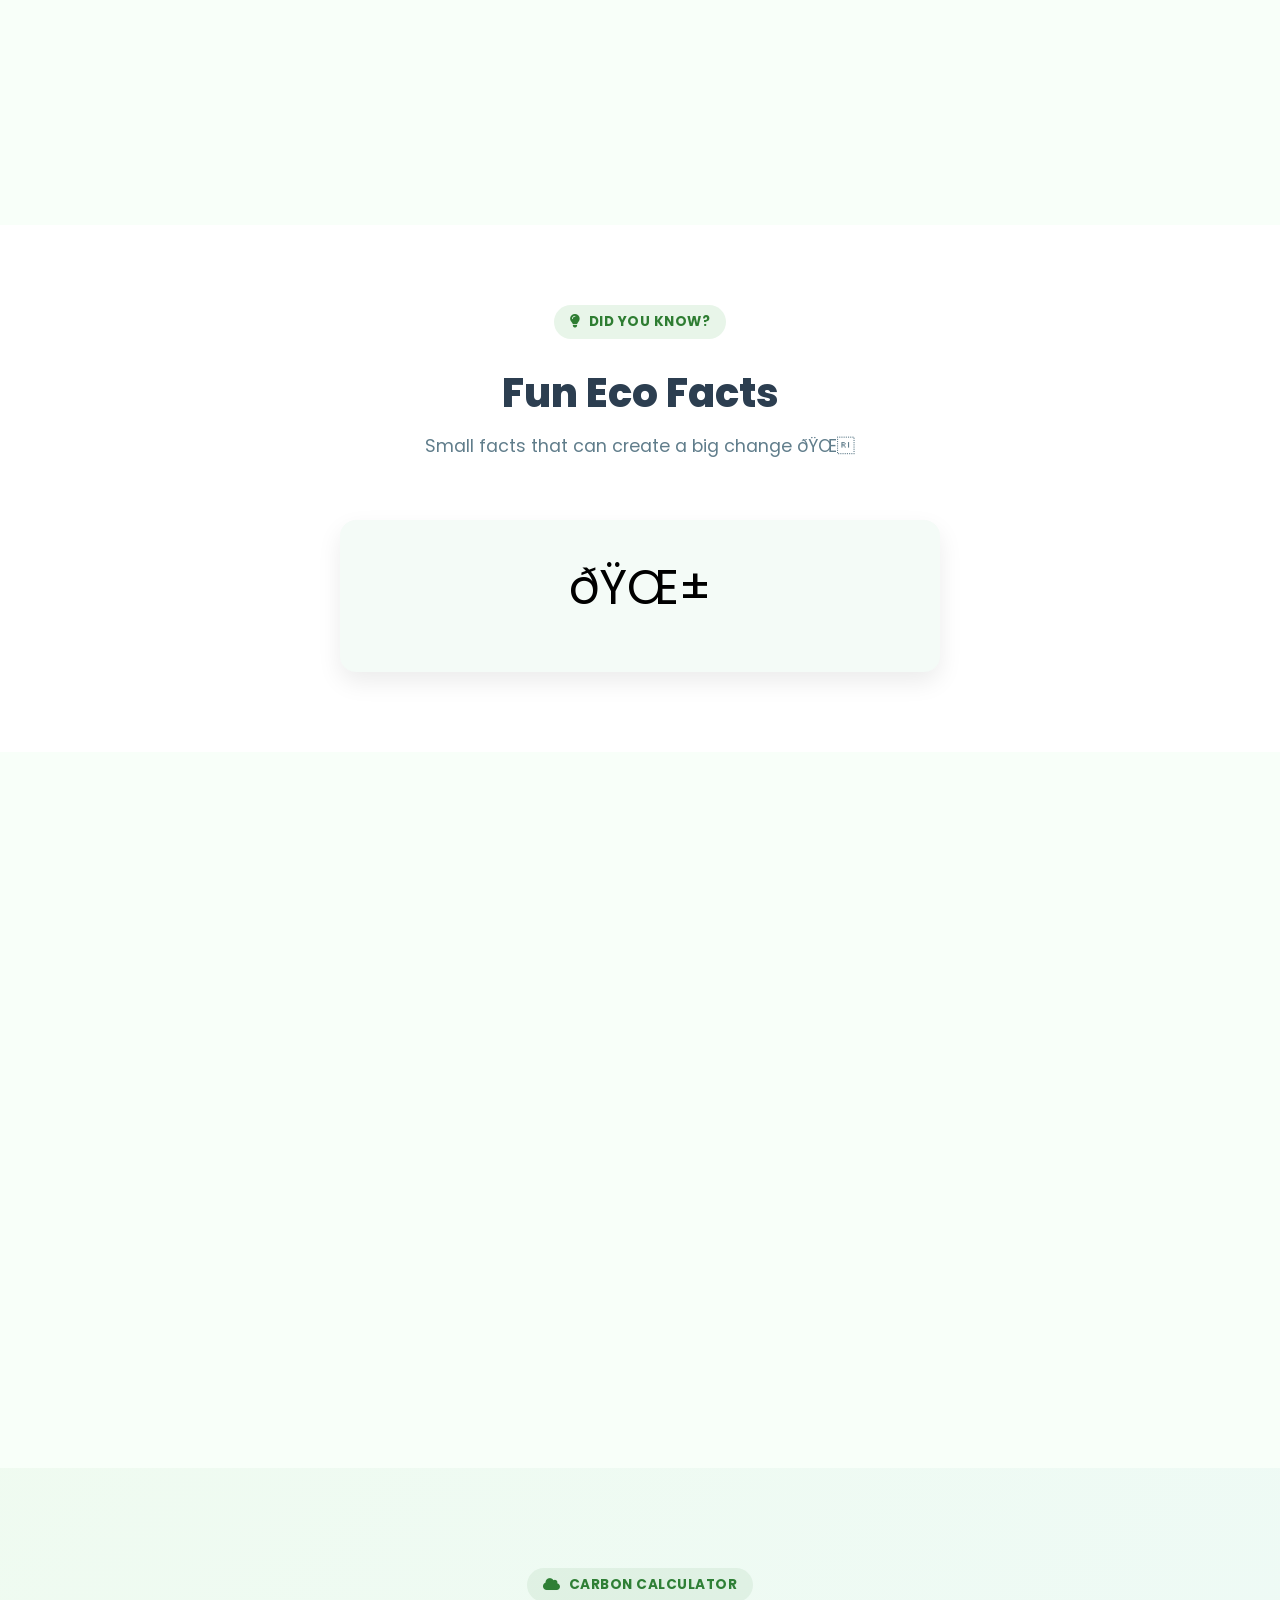
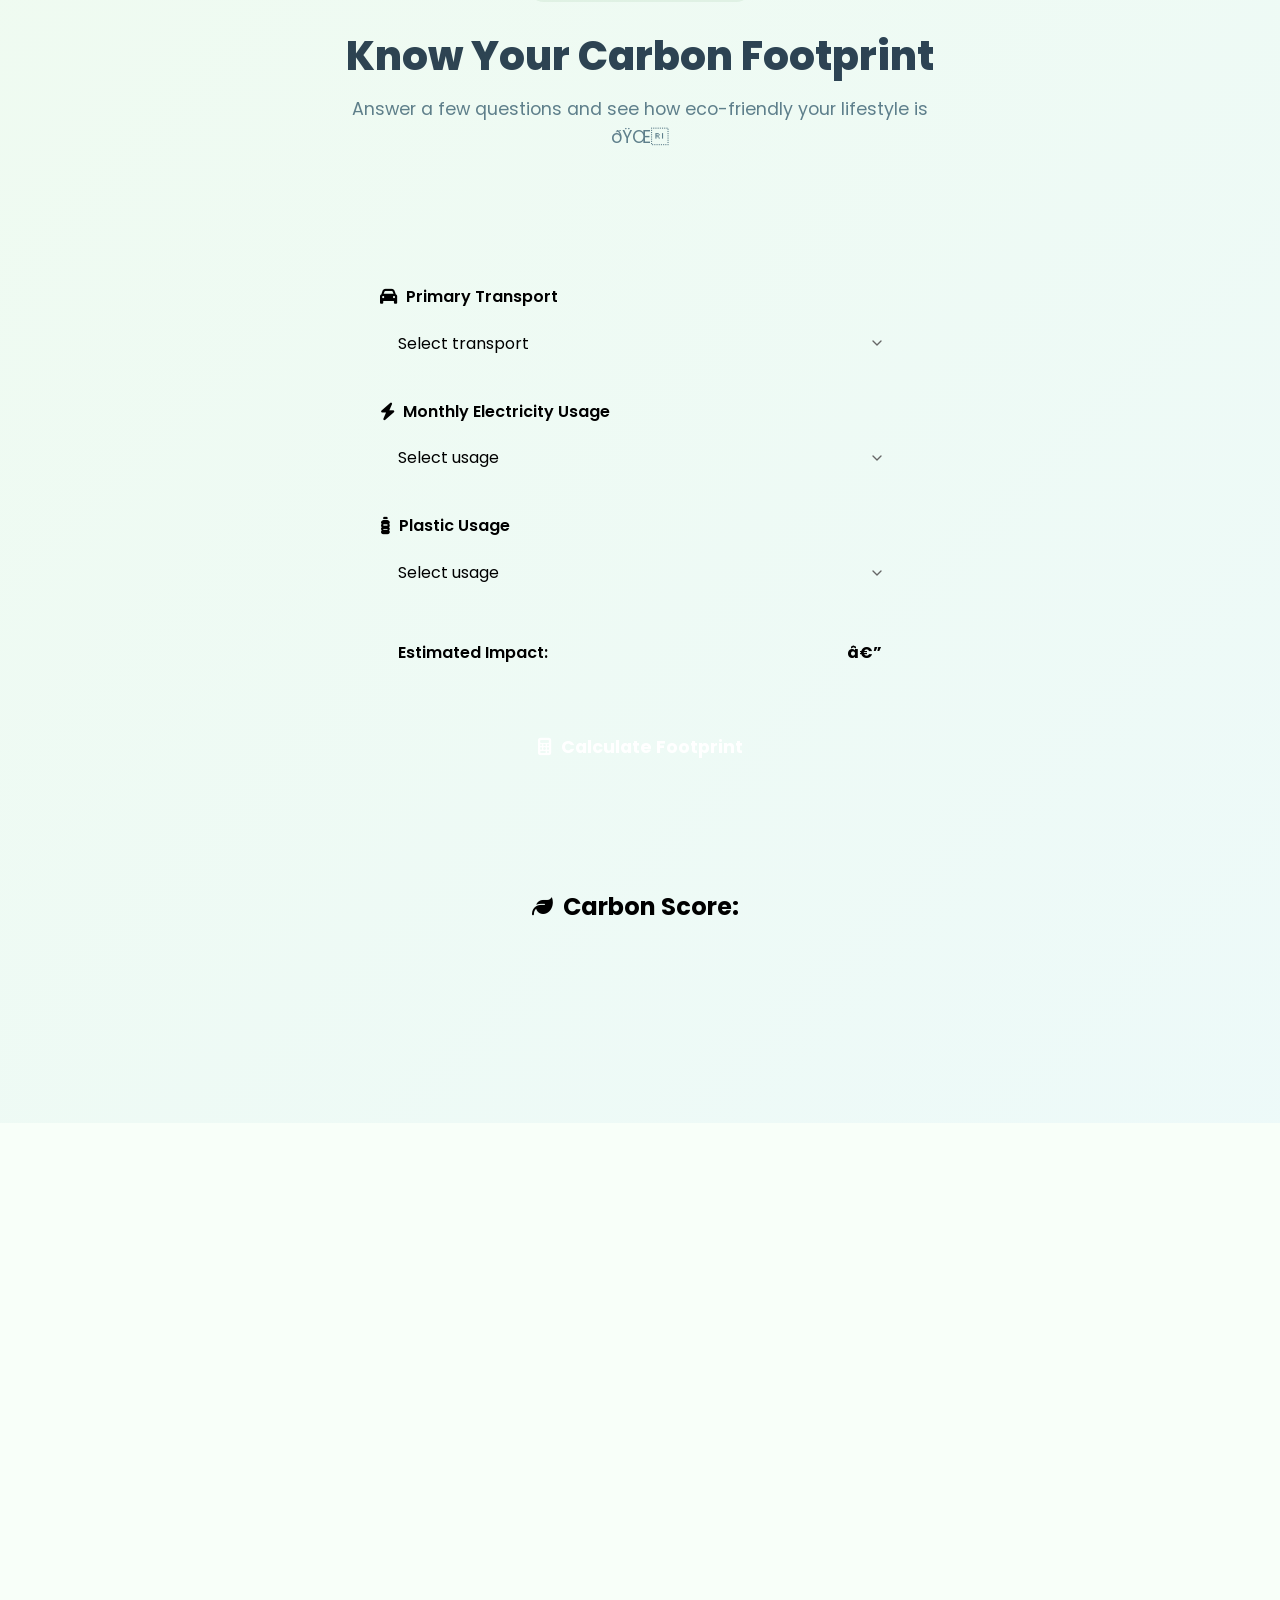
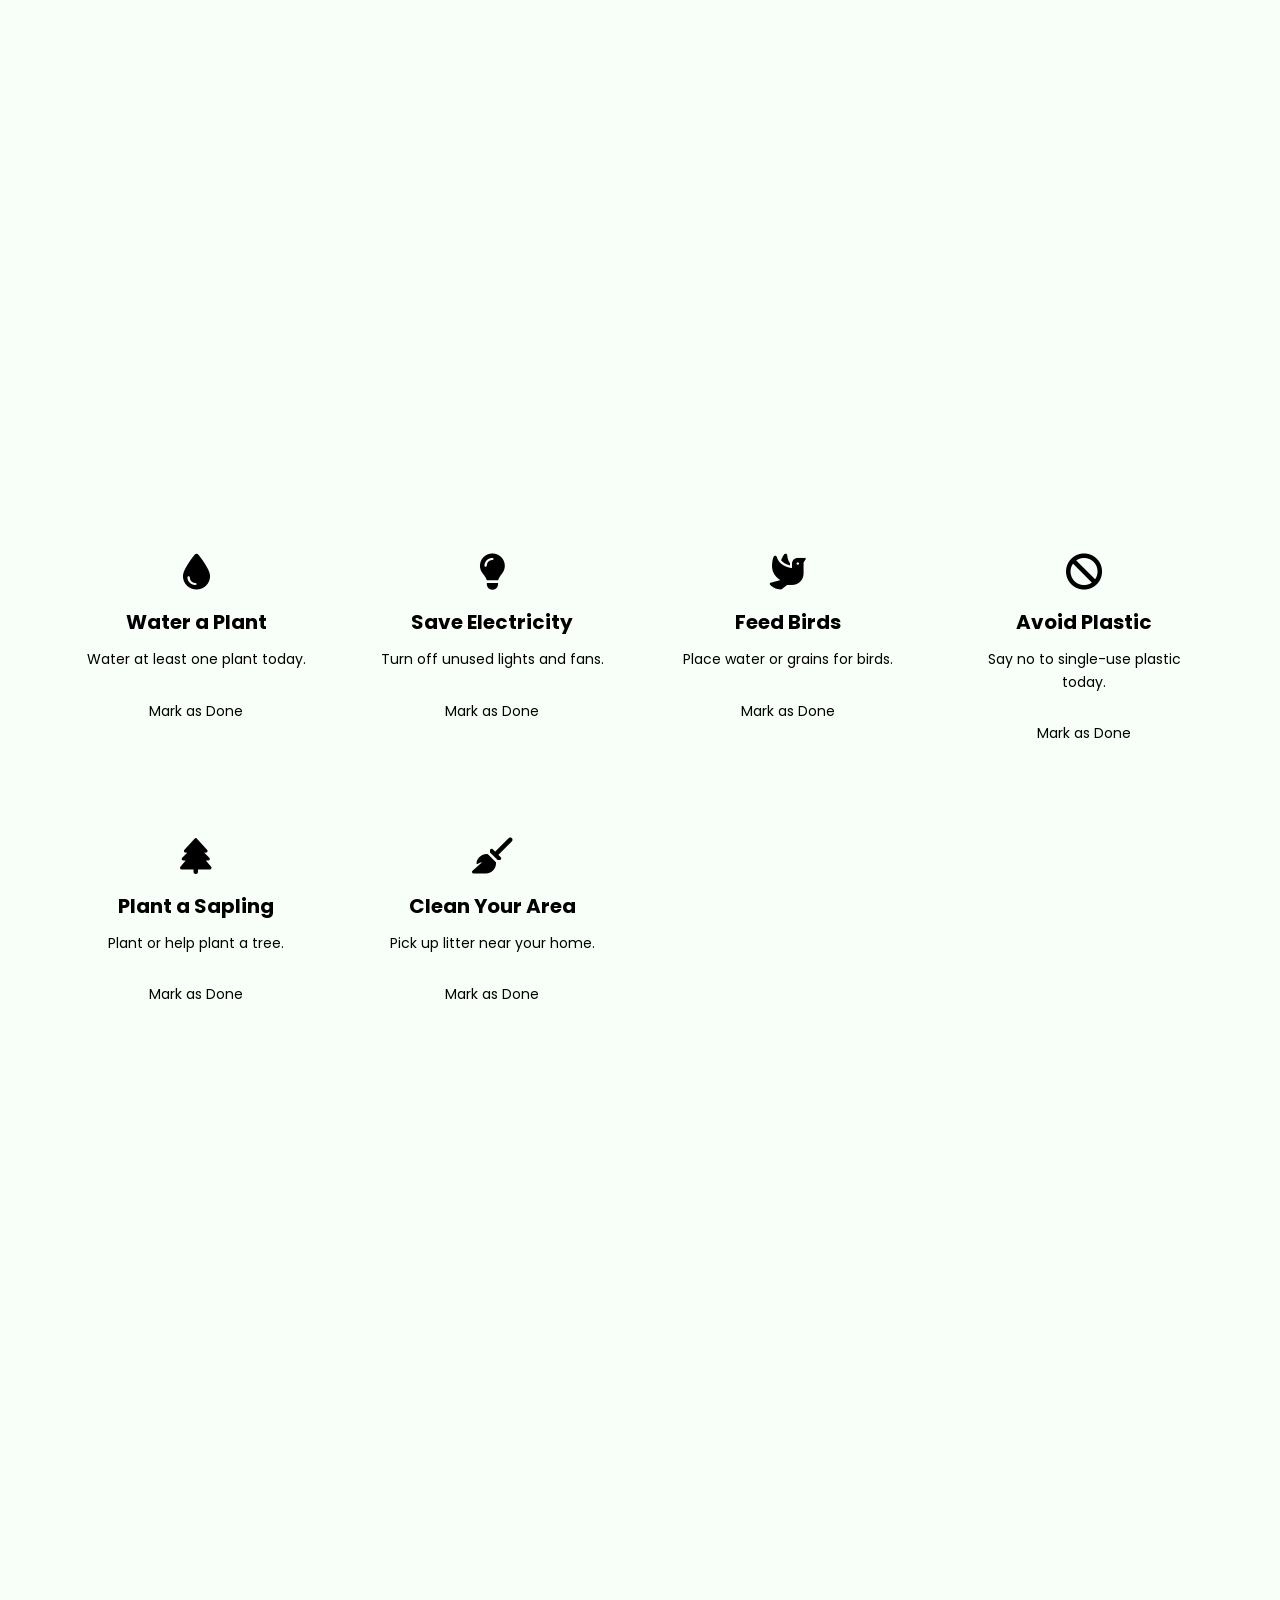
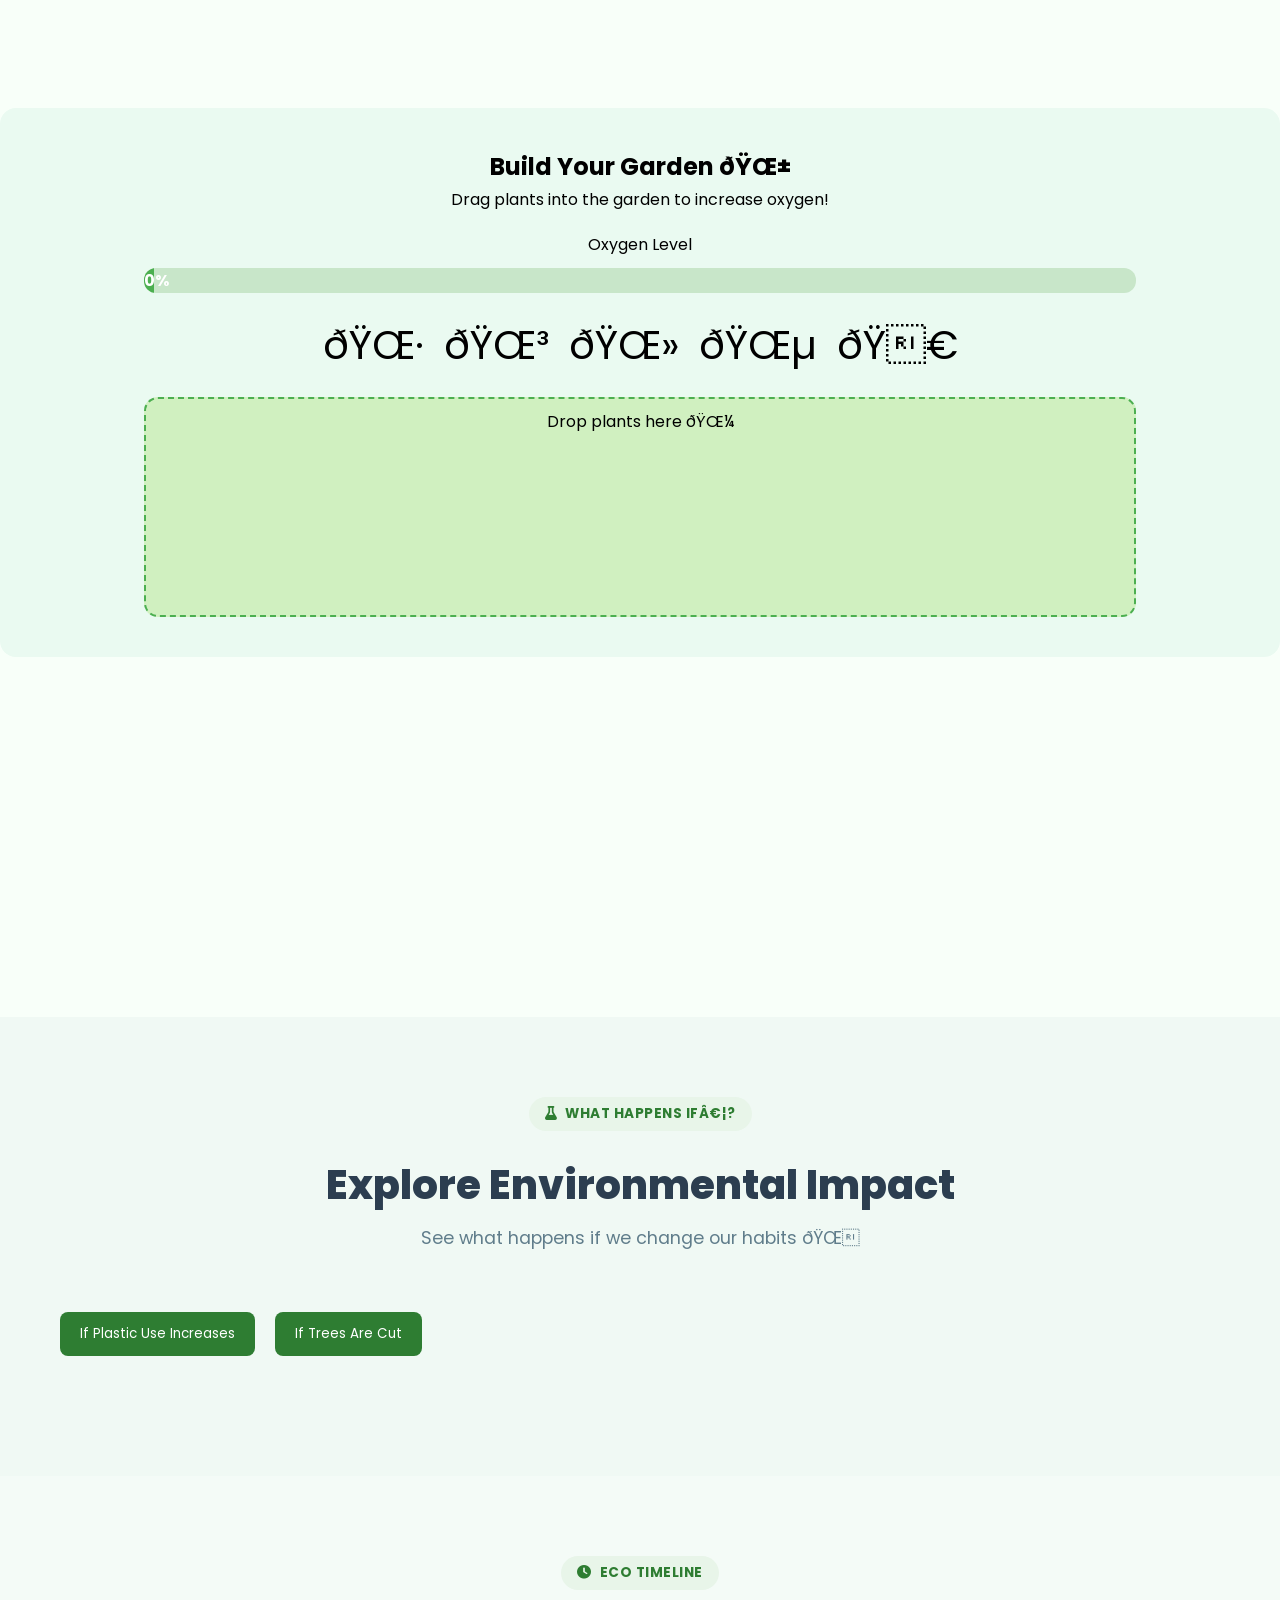
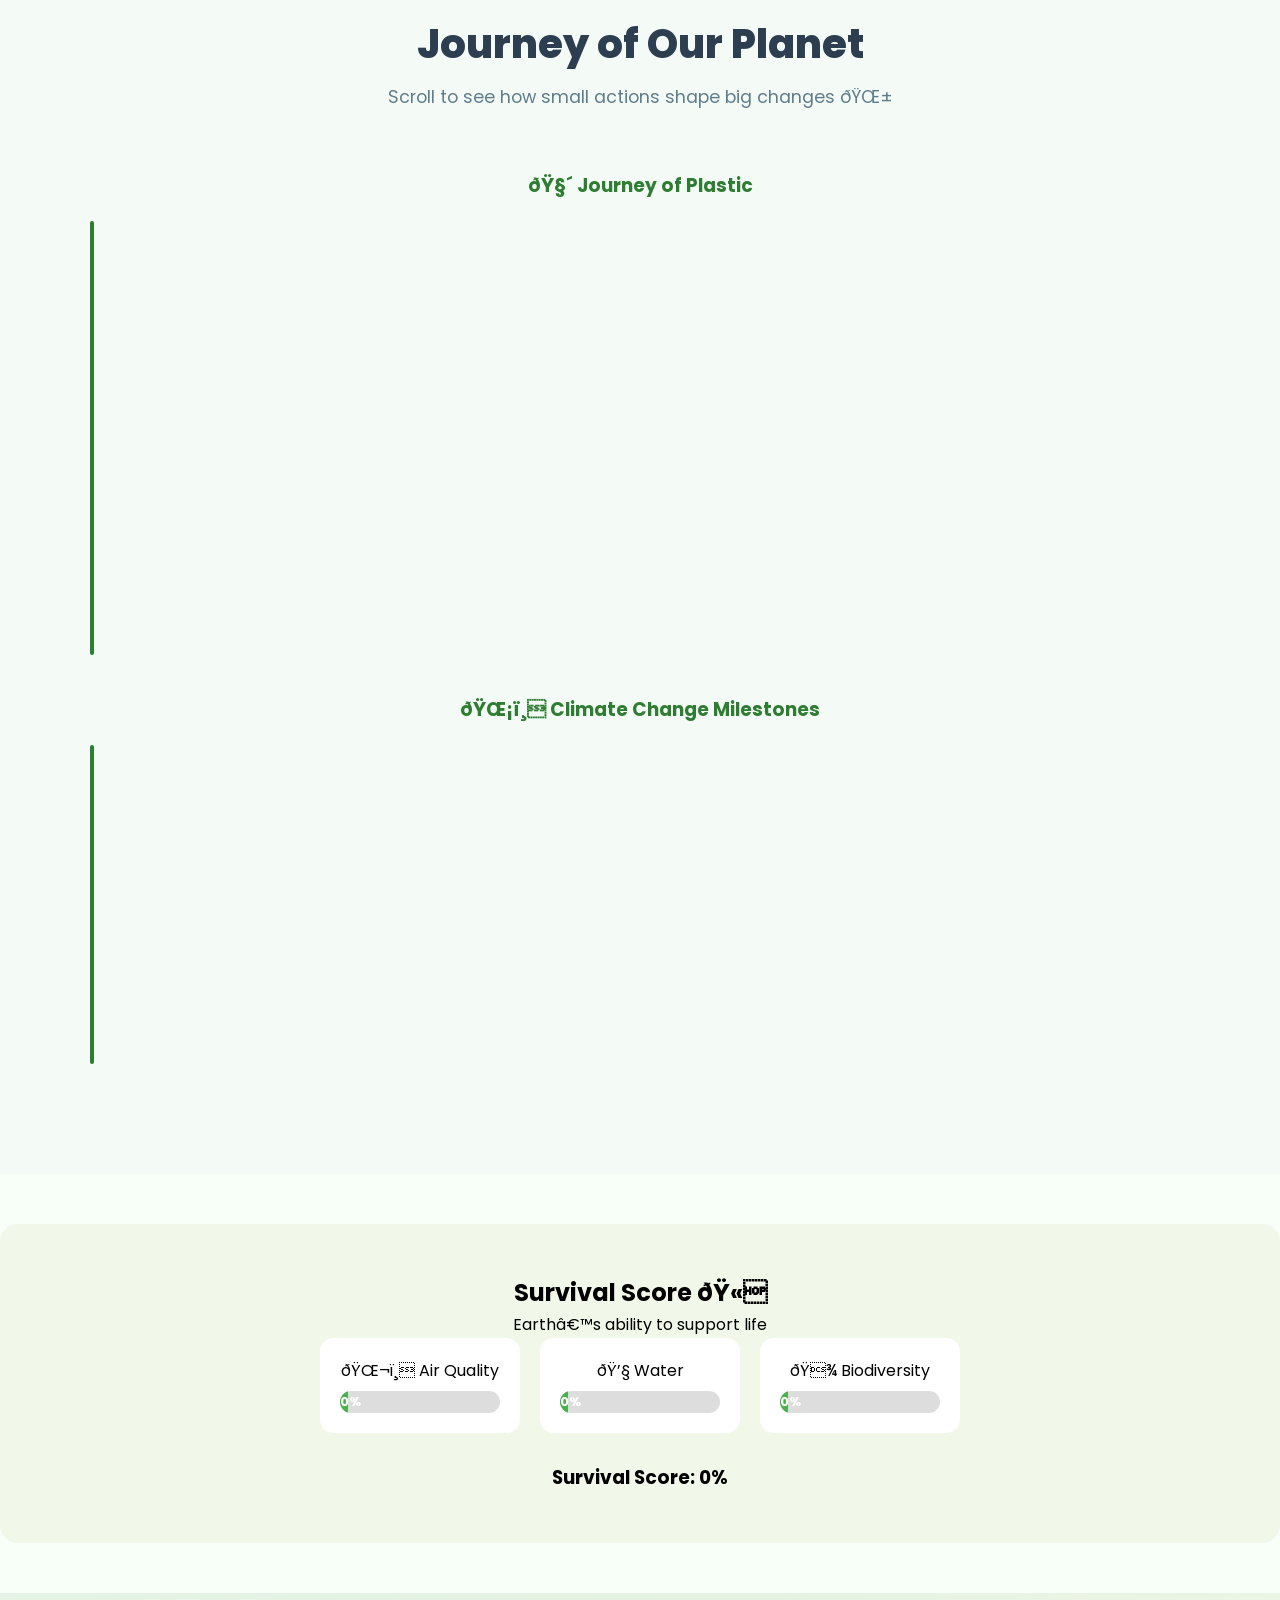
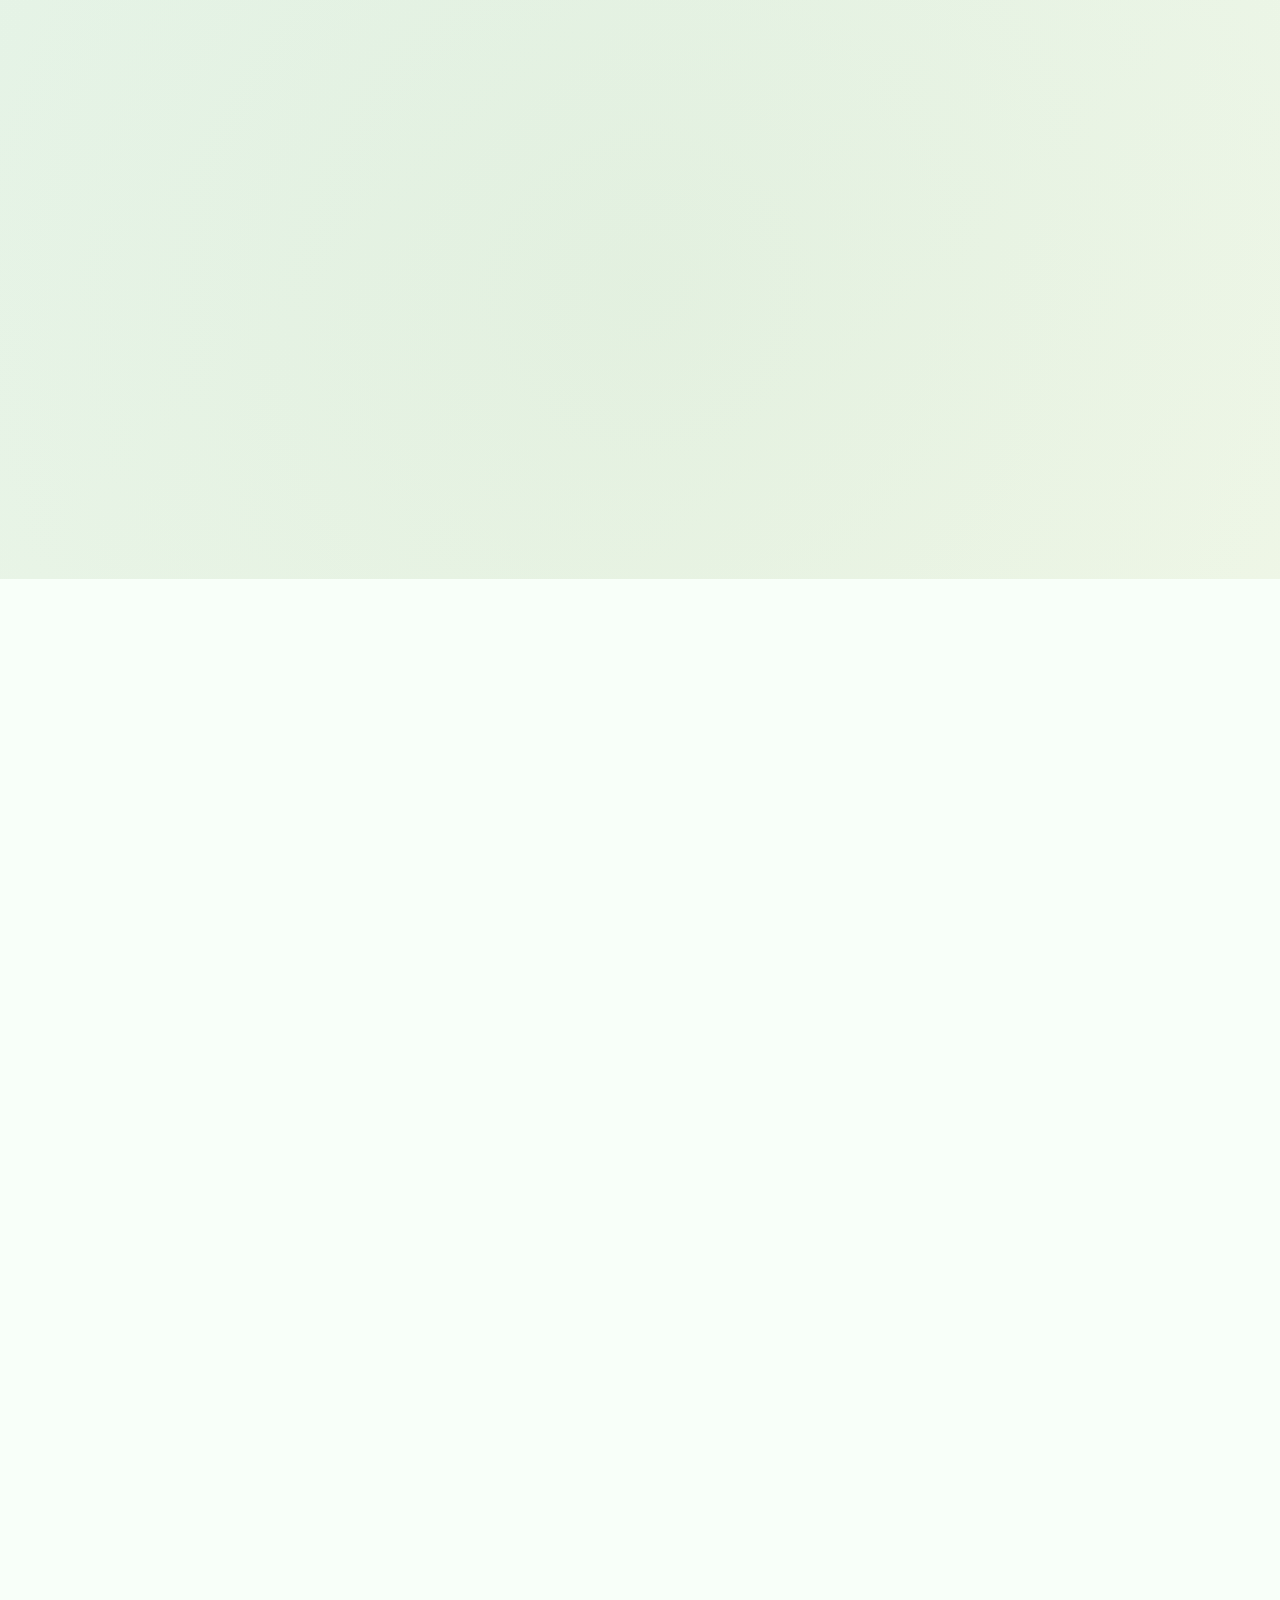
==== commit d43c3ef5: "Merge pull request #162 from Gooichand/feature/environmental-impact-calculator feat: Add Personal En" ====
--- a/frontend/src/index.html
+++ b/frontend/src/index.html
@@ -1,58 +1,5 @@
 <!DOCTYPE html>
 <html lang="en">
-  <head>
-    <meta charset="UTF-8" />
-    <meta name="viewport" content="width=device-width, initial-scale=1.0" />
-    <title>EcoLife | Protect Our Planet & Animals</title>
-    <meta
-      name="description"
-      content="Join EcoLife to protect animals, save the environment, and create a greener future for all."
-    />
-
-    <!-- CSS Files -->
-    <link rel="stylesheet" href="css/style.css" />
-    <link rel="stylesheet" href="css/components/navbar.css" />
-    <link rel="stylesheet" href="css/components/card.css" />
-    <link rel="stylesheet" href="css/components/footer.css" />
-    <link rel="stylesheet" href="css/components/reportForm.css" />
-    <link rel="stylesheet" href="css/components/quiz.css" />
-    <link rel="stylesheet" href="css/components/hero.css" />
-    <link rel="stylesheet" href="css/components/sections.css" />
-    <link rel="stylesheet" href="css/components/scrollBar.css" />
-    <link rel="stylesheet" href="css/components/modal.css" />
-    <link rel="stylesheet" href="css/components/contact.css" />
-
-    <!-- Google Fonts -->
-    <link rel="preconnect" href="https://fonts.googleapis.com" />
-    <link rel="preconnect" href="https://fonts.gstatic.com" crossorigin />
-    <link
-      href="https://fonts.googleapis.com/css2?family=Poppins:wght@300;400;500;600;700;800&display=swap"
-      rel="stylesheet"
-    />
-
-    <!-- Font Awesome -->
-    <link
-      rel="stylesheet"
-      href="https://cdnjs.cloudflare.com/ajax/libs/font-awesome/6.4.0/css/all.min.css"
-    />
-
-    <!-- AOS Animation Library -->
-    <link href="https://unpkg.com/aos@2.3.1/dist/aos.css" rel="stylesheet" />
-  </head>
-
-  <body>
-    <div class="scroll-progress" id="scrollProgress"></div>
-    <!-- Navbar -->
-    <nav class="navbar" id="navbar">
-      <div class="nav-container">
-        <a href="#home" class="logo">
-          <img
-            src="https://cdn-icons-png.flaticon.com/512/616/616408.png"
-            alt="EcoLife Logo"
-            class="logo-img"
-          />
-          <span>EcoLife</span>
-        </a>
 
         <div class="nav-toggle" id="navToggle">
           <span></span>
@@ -66,6 +13,7 @@
           <li><a href="#animal" class="nav-link">Animals</a></li>
           <li><a href="#environment" class="nav-link">Environment</a></li>
           <li><a href="#quiz" class="nav-link">Kids Zone</a></li>
+          <li><a href="pages/impact-calculator.html" class="nav-link">Calculator</a></li>
           <li><a href="#report" class="nav-link">Report</a></li>
           <li><a href="#contact" class="nav-link">Contact</a></li>
           <li class="nav-auth">
@@ -75,547 +23,1089 @@
             >
           </li>
         </ul>
-      </div>
-    </nav>
-
-    <!-- Hero Section -->
-    <section id="home" class="hero-section">
-      <!-- Animated Background Elements -->
-      <div class="hero-bg-elements">
-        <div class="floating-element leaf1">
+<head>
+  <meta charset="UTF-8" />
+  <meta name="viewport" content="width=device-width, initial-scale=1.0" />
+  <link rel="icon" type="image/png" href="assets/FAVICON.png">
+  <title>EcoLife | Protect Our Planet & Animals</title>
+  <meta name="description"
+    content="Join EcoLife to protect animals, save the environment, and create a greener future for all." />
+
+  <!-- CSS Files -->
+  <link rel="stylesheet" href="css/global/variables.css" />
+  <link rel="stylesheet" href="css/style.css" />
+  <link rel="stylesheet" href="css/components/navbar.css" />
+  <link rel="stylesheet" href="css/components/card.css" />
+  <link rel="stylesheet" href="css/components/footer.css" />
+  <link rel="stylesheet" href="css/components/reportForm.css" />
+  <link rel="stylesheet" href="css/components/quiz.css" />
+  <link rel="stylesheet" href="css/components/hero.css" />
+  <link rel="stylesheet" href="css/components/sections.css" />
+  <link rel="stylesheet" href="css/components/scrollBar.css" />
+  <link rel="stylesheet" href="css/components/modal.css" />
+
+  <!-- Google Fonts -->
+  <link rel="preconnect" href="https://fonts.googleapis.com" />
+  <link rel="preconnect" href="https://fonts.gstatic.com" crossorigin />
+  <link href="https://fonts.googleapis.com/css2?family=Poppins:wght@300;400;500;600;700;800&display=swap"
+    rel="stylesheet" />
+
+  <!-- Font Awesome -->
+  <link rel="stylesheet" href="https://cdnjs.cloudflare.com/ajax/libs/font-awesome/6.4.0/css/all.min.css" />
+
+  <!-- AOS Animation Library -->
+  <link href="https://unpkg.com/aos@2.3.1/dist/aos.css" rel="stylesheet" />
+</head>
+<button id="scrollBottomBtn" title="Scroll to Bottom">
+  ⬇️
+</button>
+
+<body>
+  <div class="scroll-progress" id="scrollProgress"></div>
+  <!-- Navbar -->
+  <nav class="navbar" id="navbar">
+    <div class="nav-container">
+      <a href="#home" class="logo">
+        <img src="https://cdn-icons-png.flaticon.com/512/616/616408.png" alt="EcoLife Logo" class="logo-img" />
+        <span>EcoLife</span>
+      </a>
+
+      <div class="nav-toggle" id="navToggle">
+        <span></span>
+        <span></span>
+        <span></span>
+      </div>
+
+
+
+      <ul class="nav-links" id="navLinks">
+        <li><a href="#home" class="nav-link active">Home</a></li>
+        <li><a href="#about" class="nav-link">About</a></li>
+        <li><a href="#animal" class="nav-link">Animals</a></li>
+        <li><a href="pages/endangered-animals.html" class="nav-link">🐾 Endangered Animals</a></li>
+        <li><a href="pages/emergency-wildlife-help.html" class="nav-link">🆘 SOS Emergency</a></li>
+        <li><a href="#environment" class="nav-link">Environment</a></li>
+        <li><a href="#quiz" class="nav-link">Kids Zone</a></li>
+        <li><a href="#report" class="nav-link">Report</a></li>
+        <li><a href="#contact" class="nav-link">Contact</a></li>
+        <li class="nav-auth">
+          <a href="/frontend/src/pages/Login.html" class="btn-login">Login</a>
+          <a href="/frontend/src/pages/Signup.html" class="btn-signup">Sign Up</a>
+        </li>
+      </ul>
+    </div>
+
+    <!-- Dark Mode Toggle -->
+<div class="theme-toggle" id="themeToggle" title="Toggle Dark Mode">
+  <i class="fa-solid fa-moon"></i>
+</div>
+
+  </nav>
+
+  <!-- Hero Section -->
+  <section id="home" class="hero-section">
+    <!-- Animated Background Elements -->
+    <div class="hero-bg-elements">
+      <div class="floating-element leaf1">
+        <i class="fa-solid fa-leaf"></i>
+      </div>
+      <div class="floating-element leaf2">
+        <i class="fa-solid fa-seedling"></i>
+      </div>
+      <div class="floating-element paw1"><i class="fa-solid fa-paw"></i></div>
+      <div class="floating-element paw2"><i class="fa-solid fa-paw"></i></div>
+      <div class="floating-element tree1">
+        <i class="fa-solid fa-tree"></i>
+      </div>
+      <div class="floating-element globe">
+        <i class="fa-solid fa-earth-americas"></i>
+      </div>
+      <div class="floating-element heart">
+        <i class="fa-solid fa-heart"></i>
+      </div>
+      <div class="floating-element recycle">
+        <i class="fa-solid fa-recycle"></i>
+      </div>
+    </div>
+
+    <!-- Particle Effect -->
+    <div class="particles" id="particles"></div>
+
+    <div class="hero-container">
+      <div class="hero-content" data-aos="fade-up" data-aos-duration="1000">
+        <span class="hero-badge">
+          <i class="fa-solid fa-globe"></i> Join 50,000+ Eco Warriors
+        </span>
+        <h1 class="hero-title">
+          Protect Our <span class="gradient-text">Planet</span> &
+          <span class="gradient-text">Animals</span>
+        </h1>
+        <p class="hero-subtitle">
+          Together we can save nature, rescue animals, reduce waste, and
+          create a sustainable future for generations to come.
+        </p>
+
+        <div class="hero-cta">
+          <a href="#about" class="btn btn-primary">
+            <i class="fa-solid fa-rocket"></i> Get Started
+          </a>
+          <a href="#animal" class="btn btn-secondary">
+            <i class="fa-solid fa-play"></i> Learn More
+          </a>
+        </div>
+
+        <div class="hero-features">
+          <div class="hero-feature">
+            <i class="fa-solid fa-paw"></i>
+            <span>Animal Rescue</span>
+          </div>
+          <div class="hero-feature">
+            <i class="fa-solid fa-tree"></i>
+            <span>Plant Trees</span>
+          </div>
+          <div class="hero-feature">
+            <i class="fa-solid fa-recycle"></i>
+            <span>Reduce Waste</span>
+          </div>
+        </div>
+      </div>
+
+      <div class="hero-image" data-aos="fade-left" data-aos-duration="1000" data-aos-delay="300">
+        <div class="hero-image-wrapper">
+          <img src="https://i.pinimg.com/736x/90/8e/da/908eda2e439e958f8a276a25d1a9cc6c.jpg" alt="Save Animals" />
+          <div class="hero-image-badge">
+            <i class="fa-solid fa-heart"></i>
+            <span>10K+ Animals Saved</span>
+          </div>
+        </div>
+      </div>
+    </div>
+
+    <!-- Scroll Indicator -->
+    <div class="scroll-indicator">
+      <div class="mouse">
+        <div class="wheel"></div>
+      </div>
+      <span>Scroll Down</span>
+    </div>
+  </section>
+
+  <!-- Stats Section -->
+  <section class="stats-section">
+    <div class="stats-container">
+      <div class="stat-item" data-aos="zoom-in" data-aos-delay="0">
+        <div class="stat-icon">
+          <i class="fa-solid fa-paw"></i>
+        </div>
+        <div class="stat-number" data-count="10500">0</div>
+        <div class="stat-label">Animals Rescued</div>
+      </div>
+      <div class="stat-item" data-aos="zoom-in" data-aos-delay="100">
+        <div class="stat-icon">
+          <i class="fa-solid fa-tree"></i>
+        </div>
+        <div class="stat-number" data-count="50000">0</div>
+        <div class="stat-label">Trees Planted</div>
+      </div>
+      <div class="stat-item" data-aos="zoom-in" data-aos-delay="200">
+        <div class="stat-icon">
+          <i class="fa-solid fa-users"></i>
+        </div>
+        <div class="stat-number" data-count="25000">0</div>
+        <div class="stat-label">Active Volunteers</div>
+      </div>
+      <div class="stat-item" data-aos="zoom-in" data-aos-delay="300">
+        <div class="stat-icon">
+          <i class="fa-solid fa-city"></i>
+        </div>
+        <div class="stat-number" data-count="100">0</div>
+        <div class="stat-label">Cities Covered</div>
+      </div>
+    </div>
+  </section>
+
+  <!-- About Section -->
+  <section id="about" class="about-section">
+    <div class="section-container">
+      <div class="about-content">
+        <div class="about-images" data-aos="fade-right">
+          <div class="about-img-main">
+            <img src="https://i.pinimg.com/736x/24/5e/9a/245e9a9a9898728d21a978edd67b411b.jpg" alt="About EcoLife" />
+          </div>
+          <div class="about-img-secondary">
+            <img src="https://i.pinimg.com/736x/a8/e5/c5/a8e5c5f756ad1179e194bc3205d8b144.jpg" alt="Our Mission" />
+          </div>
+          <div class="about-experience">
+            <span class="exp-number">10+</span>
+            <span class="exp-text">Years of Impact</span>
+          </div>
+        </div>
+
+        <div class="about-text" data-aos="fade-left">
+          <span class="section-tag">
+            <i class="fa-solid fa-leaf"></i> About Us
+          </span>
+          <h2 class="section-title">
+            Making Earth a Better Place for All Living Beings
+          </h2>
+          <p class="section-desc">
+            EcoLife is a community-driven platform dedicated to environmental
+            conservation and animal welfare. We believe that every small
+            action counts towards creating a sustainable future.
+          </p>
+
+          <div class="about-features">
+            <div class="about-feature">
+              <div class="feature-icon">
+                <i class="fa-solid fa-shield-heart"></i>
+              </div>
+              <div class="feature-text">
+                <h4>Animal Protection</h4>
+                <p>Rescue, rehabilitate, and rehome animals in need</p>
+              </div>
+            </div>
+            <div class="about-feature">
+              <div class="feature-icon">
+                <i class="fa-solid fa-earth-americas"></i>
+              </div>
+              <div class="feature-text">
+                <h4>Environmental Care</h4>
+                <p>Promote sustainable practices and conservation</p>
+              </div>
+            </div>
+            <div class="about-feature">
+              <div class="feature-icon">
+                <i class="fa-solid fa-graduation-cap"></i>
+              </div>
+              <div class="feature-text">
+                <h4>Education & Awareness</h4>
+                <p>Educate communities about eco-friendly living</p>
+              </div>
+            </div>
+          </div>
+
+          <a href="#animal" class="btn btn-primary">
+            Explore Our Work <i class="fa-solid fa-arrow-right"></i>
+          </a>
+        </div>
+      </div>
+    </div>
+  </section>
+
+  <!-- Services/What We Do Section -->
+  <section class="services-section">
+    <div class="section-container">
+      <div class="section-header" data-aos="fade-up">
+        <span class="section-tag">
+          <i class="fa-solid fa-hand-holding-heart"></i> What We Do
+        </span>
+        <h2 class="section-title">Our Mission Areas</h2>
+        <p class="section-subtitle">
+          We focus on multiple areas to create maximum positive impact on our
+          planet
+        </p>
+      </div>
+
+      <div class="services-grid">
+        <div class="service-card" data-aos="fade-up" data-aos-delay="0">
+          <div class="service-icon">
+            <i class="fa-solid fa-paw"></i>
+          </div>
+          <h3>Animal Rescue</h3>
+          <p>
+            We rescue, treat, and rehabilitate injured and abandoned animals,
+            giving them a second chance at life.
+          </p>
+          <a href="javascript:void(0)" class="service-link open-modal-btn" data-id="animal-rescue">
+            Learn More <i class="fa-solid fa-arrow-right"></i>
+          </a>
+        </div>
+
+        <div class="service-card" data-aos="fade-up" data-aos-delay="100">
+          <div class="service-icon">
+            <i class="fa-solid fa-recycle"></i>
+          </div>
+          <h3>Waste Management</h3>
+          <p>
+            Promoting proper waste segregation, recycling, and reducing
+            plastic usage in communities.
+          </p>
+          <a href="javascript:void(0)" class="service-link open-modal-btn" data-id="waste-mgmt">
+            Learn More <i class="fa-solid fa-arrow-right"></i>
+          </a>
+        </div>
+
+        <div class="service-card" data-aos="fade-up" data-aos-delay="200">
+          <div class="service-icon">
+            <i class="fa-solid fa-cloud-sun"></i>
+          </div>
+          <h3>Climate Action</h3>
+          <p>
+            Raising awareness about climate change and promoting sustainable
+            lifestyle choices.
+          </p>
+          <a href="javascript:void(0)" class="service-link open-modal-btn" data-id="climate-action">
+            Learn More <i class="fa-solid fa-arrow-right"></i>
+          </a>
+        </div>
+
+        <div class="service-card" data-aos="fade-up" data-aos-delay="300">
+          <div class="service-icon">
+            <i class="fa-solid fa-seedling"></i>
+          </div>
+          <h3>Tree Plantation</h3>
+          <p>
+            Organizing community drives to plant trees and create urban green
+            spaces.
+          </p>
+          <a href="javascript:void(0)" class="service-link open-modal-btn" data-id="tree-plant">
+            Learn More <i class="fa-solid fa-arrow-right"></i>
+          </a>
+        </div>
+
+        <div class="service-card" data-aos="fade-up" data-aos-delay="400">
+          <div class="service-icon">
+            <i class="fa-solid fa-phone"></i>
+          </div>
+          <h3>Emergency Wildlife Help</h3>
+          <p>
+            24/7 emergency contacts and tips for injured wildlife and animal
+            accidents.
+          </p>
+          <a href="pages/emergency-wildlife-help.html" class="service-link">
+            Get Help <i class="fa-solid fa-arrow-right"></i>
+          </a>
+        </div>
+      </div>
+    </div>
+  </section>
+
+  <!-- Animal Section -->
+  <section id="animal" class="cards-section">
+    <div class="section-container">
+      <div class="section-header" data-aos="fade-up">
+        <span class="section-tag">
+          <i class="fa-solid fa-paw"></i> Animal Welfare
+        </span>
+        <h2 class="section-title">Animal Protection & Adoption</h2>
+        <p class="section-subtitle">
+          Help us save lives. Every animal deserves love, care, and a forever
+          home.
+        </p>
+      </div>
+
+      <div class="cards-grid">
+        <div class="feature-card" data-aos="fade-up" data-aos-delay="0">
+          <div class="card-image">
+            <img src="https://i.pinimg.com/736x/24/5e/9a/245e9a9a9898728d21a978edd67b411b.jpg" alt="Adopt Pets" />
+            <div class="card-overlay">
+              <span class="card-tag">Adoption</span>
+            </div>
+          </div>
+          <div class="card-content">
+            <h3>Adopt Pets</h3>
+            <p>
+              Help stray animals find loving homes. Open your heart and home
+              to a furry friend in need.
+            </p>
+            <div class="card-footer">
+              <a href="pages/pet-adoption.html" class="card-btn">
+                Adopt Now <i class="fa-solid fa-arrow-right"></i>
+              </a>
+              <div class="card-stats">
+                <i class="fa-solid fa-heart"></i> 1.2K adopted
+              </div>
+            </div>
+          </div>
+        </div>
+
+        <div class="feature-card" data-aos="fade-up" data-aos-delay="100">
+          <div class="card-image">
+            <img src="https://i.pinimg.com/736x/90/8e/da/908eda2e439e958f8a276a25d1a9cc6c.jpg"
+              alt="Wildlife Protection" />
+            <div class="card-overlay">
+              <span class="card-tag">Conservation</span>
+            </div>
+          </div>
+          <div class="card-content">
+            <h3>Protect Wildlife</h3>
+            <p>
+              Learn how to protect endangered species and preserve their
+              natural habitats.
+            </p>
+            <div class="card-footer">
+              <a href="javascript:void(0)" class="card-btn open-modal-btn" data-id="wildlife">
+                Learn More <i class="fa-solid fa-arrow-right"></i>
+              </a>
+              <div class="card-stats">
+                <i class="fa-solid fa-shield-heart"></i> 500+ protected
+              </div>
+            </div>
+          </div>
+        </div>
+
+        <div class="feature-card" data-aos="fade-up" data-aos-delay="200">
+          <div class="card-image">
+            <img src="https://i.pinimg.com/1200x/e3/39/d3/e339d31da13cb49f1b8ecd1a240b26d1.jpg" alt="Feed Animals" />
+            <div class="card-overlay">
+              <span class="card-tag">Feeding</span>
+            </div>
+          </div>
+          <div class="card-content">
+            <h3>Feed Stray Animals</h3>
+            <p>
+              Learn safe ways to feed stray animals and join our community
+              feeding programs.
+            </p>
+            <div class="card-footer">
+              <a href="javascript:void(0)" class="card-btn open-modal-btn" data-id="feeding">
+                Join Program <i class="fa-solid fa-arrow-right"></i>
+              </a>
+              <div class="card-stats">
+                <i class="fa-solid fa-bowl-food"></i> 5K+ fed daily
+              </div>
+            </div>
+          </div>
+        </div>
+      </div>
+    </div>
+  </section>
+
+  <section class="eco-facts-section">
+    <div class="section-container">
+      <div class="section-header">
+        <span class="section-tag">
+          <i class="fa-solid fa-lightbulb"></i> Did You Know?
+        </span>
+        <h2 class="section-title">Fun Eco Facts</h2>
+        <p class="section-subtitle">
+          Small facts that can create a big change 🌍
+        </p>
+      </div>
+
+      <div class="eco-fact-card" id="ecoFactCard">
+        <span class="fact-icon" id="factIcon">🌱</span>
+        <p class="eco-fact-text" id="ecoFactText"></p>
+        <span class="fact-category" id="factCategory"></span>
+      </div>
+    </div>
+  </section>
+
+
+  <!-- Environment Section -->
+  <section id="environment" class="cards-section alt-bg">
+    <div class="section-container">
+      <div class="section-header" data-aos="fade-up">
+        <span class="section-tag">
+          <i class="fa-solid fa-earth-americas"></i> Environment
+        </span>
+        <h2 class="section-title">Environmental Conservation</h2>
+        <p class="section-subtitle">
+          Small changes lead to big impacts. Start your eco-friendly journey
+          today.
+        </p>
+      </div>
+
+      <div class="cards-grid">
+        <div class="feature-card" data-aos="fade-up" data-aos-delay="0">
+          <div class="card-image">
+            <img src="https://i.pinimg.com/736x/de/0b/3a/de0b3a9531a93b36d25c78b3523307a0.jpg" alt="Reduce Plastic" />
+            <div class="card-overlay">
+              <span class="card-tag">Recycling</span>
+            </div>
+          </div>
+          <div class="card-content">
+            <h3>Reduce Plastic</h3>
+            <p>
+              Learn how to reduce, reuse, and recycle waste. Say no to
+              single-use plastics.
+            </p>
+            <div class="card-footer">
+              <a href="javascript:void(0)" class="card-btn open-modal-btn" data-id="plastic">
+                Get Tips <i class="fa-solid fa-arrow-right"></i>
+              </a>
+              <div class="card-stats">
+                <i class="fa-solid fa-trash"></i> 10T+ reduced
+              </div>
+            </div>
+          </div>
+        </div>
+
+        <div class="feature-card" data-aos="fade-up" data-aos-delay="100">
+          <div class="card-image">
+            <img src="https://i.pinimg.com/736x/0d/62/62/0d6262dbc9df357f19e5948bb1d63f2b.jpg" alt="Save Energy" />
+            <div class="card-overlay">
+              <span class="card-tag">Climate</span>
+            </div>
+          </div>
+          <div class="card-content">
+            <h3>Save Energy</h3>
+            <p>
+              Simple ways to reduce carbon footprint daily. Every action
+              counts!
+            </p>
+            <div class="card-footer">
+              <a href="javascript:void(0)" class="card-btn open-modal-btn" data-id="energy">
+                Learn How <i class="fa-solid fa-arrow-right"></i>
+              </a>
+              <div class="card-stats">
+                <i class="fa-solid fa-bolt"></i> 30% savings
+              </div>
+            </div>
+          </div>
+        </div>
+
+        <div class="feature-card" data-aos="fade-up" data-aos-delay="200">
+          <div class="card-image">
+            <img src="https://i.pinimg.com/736x/a8/e5/c5/a8e5c5f756ad1179e194bc3205d8b144.jpg" alt="Plant Trees" />
+            <div class="card-overlay">
+              <span class="card-tag">Plantation</span>
+            </div>
+          </div>
+          <div class="card-content">
+            <h3>Plant Trees</h3>
+            <p>
+              Participate in tree plantation drives. Help us create urban
+              forests.
+            </p>
+            <div class="card-footer">
+              <a href="javascript:void(0)" class="card-btn open-modal-btn" data-id="tree-drive">
+                Join Drive <i class="fa-solid fa-arrow-right"></i>
+              </a>
+              <div class="card-stats">
+                <i class="fa-solid fa-tree"></i> 50K+ planted
+              </div>
+            </div>
+          </div>
+        </div>
+      </div>
+    </div>
+  </section>
+
+  <section id="carbon" class="carbon-section">
+    <div class="section-container">
+      <div class="section-header">
+        <span class="section-tag">
+          <i class="fa-solid fa-cloud"></i> Carbon Calculator
+        </span>
+        <h2 class="section-title">Know Your Carbon Footprint</h2>
+        <p class="section-subtitle">
+          Answer a few questions and see how eco-friendly your lifestyle is 🌍
+        </p>
+      </div>
+
+      <form class="carbon-form" id="carbonForm">
+        <div class="carbon-progress">
+          <div class="carbon-progress-bar" id="carbonProgress"></div>
+        </div>
+
+        <!-- Transport -->
+        <div class="form-group">
+          <label>
+            <i class="fa-solid fa-car"></i> Primary Transport
+          </label>
+          <select id="transport" required>
+            <option value="">Select transport</option>
+            <option value="walk">🚶 Walking / Cycling</option>
+            <option value="public">🚌 Public Transport</option>
+            <option value="bike">🏍️ Bike</option>
+            <option value="car">🚗 Car</option>
+          </select>
+        </div>
+
+        <!-- Electricity -->
+        <div class="form-group">
+          <label>
+            <i class="fa-solid fa-bolt"></i> Monthly Electricity Usage
+          </label>
+          <select id="electricity" required>
+            <option value="">Select usage</option>
+            <option value="low">Low (≤ 100 units)</option>
+            <option value="medium">Medium (100–300 units)</option>
+            <option value="high">High (300+ units)</option>
+          </select>
+        </div>
+
+        <!-- Plastic -->
+        <div class="form-group">
+          <label>
+            <i class="fa-solid fa-bottle-water"></i> Plastic Usage
+          </label>
+          <select id="plastic" required>
+            <option value="">Select usage</option>
+            <option value="low">Rarely (Reusable items)</option>
+            <option value="medium">Sometimes</option>
+            <option value="high">Frequently</option>
+          </select>
+        </div>
+
+        <!-- Live Preview -->
+        <div class="carbon-preview">
+          <span>Estimated Impact:</span>
+          <strong id="liveScore">—</strong>
+        </div>
+
+        <button type="submit" class="btn btn-primary">
+          <i class="fa-solid fa-calculator"></i> Calculate Footprint
+        </button>
+      </form>
+
+      <div class="carbon-result" id="carbonResult">
+        <h3>
           <i class="fa-solid fa-leaf"></i>
-        </div>
-        <div class="floating-element leaf2">
-          <i class="fa-solid fa-seedling"></i>
-        </div>
-        <div class="floating-element paw1"><i class="fa-solid fa-paw"></i></div>
-        <div class="floating-element paw2"><i class="fa-solid fa-paw"></i></div>
-        <div class="floating-element tree1">
+          Carbon Score: <span id="carbonScore"></span>
+        </h3>
+        <span class="carbon-badge" id="carbonBadge"></span>
+        <p id="carbonLevel"></p>
+        <ul id="carbonTips"></ul>
+      </div>
+
+  </section>
+
+
+  <!-- How It Works Section -->
+  <section class="how-it-works-section">
+    <div class="section-container">
+      <div class="section-header" data-aos="fade-up">
+        <span class="section-tag">
+          <i class="fa-solid fa-route"></i> How It Works
+        </span>
+        <h2 class="section-title">Join Us in 3 Simple Steps</h2>
+        <p class="section-subtitle">
+          Making a difference is easier than you think. Here's how you can
+          start.
+        </p>
+      </div>
+
+      <div class="steps-container">
+        <div class="step-card" data-aos="fade-up" data-aos-delay="0">
+          <div class="step-number">01</div>
+          <div class="step-icon">
+            <i class="fa-solid fa-user-plus"></i>
+          </div>
+          <h3>Sign Up</h3>
+          <p>
+            Create your free account and join our community of eco warriors.
+          </p>
+        </div>
+
+        <div class="step-connector" data-aos="fade-up" data-aos-delay="100">
+          <i class="fa-solid fa-arrow-right"></i>
+        </div>
+
+        <div class="step-card" data-aos="fade-up" data-aos-delay="200">
+          <div class="step-number">02</div>
+          <div class="step-icon">
+            <i class="fa-solid fa-hand-holding-heart"></i>
+          </div>
+          <h3>Choose Your Cause</h3>
+          <p>
+            Pick the causes you're passionate about - animals, climate, or
+            environment.
+          </p>
+        </div>
+
+        <div class="step-connector" data-aos="fade-up" data-aos-delay="300">
+          <i class="fa-solid fa-arrow-right"></i>
+        </div>
+
+        <div class="step-card" data-aos="fade-up" data-aos-delay="400">
+          <div class="step-number">03</div>
+          <div class="step-icon">
+            <i class="fa-solid fa-earth-americas"></i>
+          </div>
+          <h3>Make an Impact</h3>
+          <p>Volunteer, donate, or spread awareness. Every action counts!</p>
+        </div>
+      </div>
+
+      <div class="steps-cta" data-aos="fade-up" data-aos-delay="500">
+        <a href="/frontend/src/pages/Signup.html" class="btn btn-primary btn-lg">
+          <i class="fa-solid fa-rocket"></i> Start Your Journey Today
+        </a>
+      </div>
+    </div>
+  </section>
+  <!-- Eco Challenges Section -->
+  <section class="eco-challenges-section">
+    <div class="section-container">
+      <div class="section-header" data-aos="fade-up">
+        <span class="section-tag">
+          <i class="fa-solid fa-seedling"></i> Eco Challenges
+        </span>
+        <h2 class="section-title">Take Small Actions, Make a Big Impact</h2>
+        <p class="section-subtitle">
+          Complete simple daily challenges to help the planet and protect animals.
+        </p>
+      </div>
+
+      <div class="eco-challenges-grid">
+        <div class="eco-challenge-card">
+          <i class="fa-solid fa-droplet"></i>
+          <h3>Water a Plant</h3>
+          <p>Water at least one plant today.</p>
+          <button class="challenge-btn">Mark as Done</button>
+        </div>
+
+        <div class="eco-challenge-card">
+          <i class="fa-solid fa-lightbulb"></i>
+          <h3>Save Electricity</h3>
+          <p>Turn off unused lights and fans.</p>
+          <button class="challenge-btn">Mark as Done</button>
+        </div>
+
+        <div class="eco-challenge-card">
+          <i class="fa-solid fa-dove"></i>
+          <h3>Feed Birds</h3>
+          <p>Place water or grains for birds.</p>
+          <button class="challenge-btn">Mark as Done</button>
+        </div>
+
+        <div class="eco-challenge-card">
+          <i class="fa-solid fa-ban"></i>
+          <h3>Avoid Plastic</h3>
+          <p>Say no to single-use plastic today.</p>
+          <button class="challenge-btn">Mark as Done</button>
+        </div>
+
+        <div class="eco-challenge-card">
           <i class="fa-solid fa-tree"></i>
-        </div>
-        <div class="floating-element globe">
-          <i class="fa-solid fa-earth-americas"></i>
-        </div>
-        <div class="floating-element heart">
-          <i class="fa-solid fa-heart"></i>
-        </div>
-        <div class="floating-element recycle">
-          <i class="fa-solid fa-recycle"></i>
-        </div>
-      </div>
-
-      <!-- Particle Effect -->
-      <div class="particles" id="particles"></div>
-
-      <div class="hero-container">
-        <div class="hero-content" data-aos="fade-up" data-aos-duration="1000">
-          <span class="hero-badge">
-            <i class="fa-solid fa-globe"></i> Join 50,000+ Eco Warriors
+          <h3>Plant a Sapling</h3>
+          <p>Plant or help plant a tree.</p>
+          <button class="challenge-btn">Mark as Done</button>
+        </div>
+
+        <div class="eco-challenge-card">
+          <i class="fa-solid fa-broom"></i>
+          <h3>Clean Your Area</h3>
+          <p>Pick up litter near your home.</p>
+          <button class="challenge-btn">Mark as Done</button>
+        </div>
+      </div>
+    </div>
+  </section>
+
+  <!-- Plant Care Section -->
+  <section id="plants" class="plant-care-section">
+    <div class="section-container">
+      <div class="plant-care-content">
+        <div class="plant-care-text" data-aos="fade-right">
+          <span class="section-tag">
+            <i class="fa-solid fa-seedling"></i> Plant Care
           </span>
-          <h1 class="hero-title">
-            Protect Our <span class="gradient-text">Planet</span> &
-            <span class="gradient-text">Animals</span>
-          </h1>
-          <p class="hero-subtitle">
-            Together we can save nature, rescue animals, reduce waste, and
-            create a sustainable future for generations to come.
+          <h2 class="section-title">Grow Your Own Green Paradise</h2>
+          <p class="section-desc">
+            Whether you have a small balcony or a large garden, we'll help you
+            create your own green space. Learn tips, tricks, and sustainable
+            gardening practices.
           </p>
 
-          <div class="hero-cta">
-            <a href="#about" class="btn btn-primary">
-              <i class="fa-solid fa-rocket"></i> Get Started
+          <div class="plant-features">
+            <div class="plant-feature">
+              <i class="fa-solid fa-check-circle"></i>
+              <span>Expert gardening tips</span>
+            </div>
+            <div class="plant-feature">
+              <i class="fa-solid fa-check-circle"></i>
+              <span>Indoor & outdoor plants guide</span>
+            </div>
+            <div class="plant-feature">
+              <i class="fa-solid fa-check-circle"></i>
+              <span>Organic composting tutorials</span>
+            </div>
+            <div class="plant-feature">
+              <i class="fa-solid fa-check-circle"></i>
+              <span>Community garden programs</span>
+            </div>
+          </div>
+
+          <div class="plant-cta">
+            <a href="/frontend/src/pages/plant-care.html" class="btn btn-primary">
+              <i class="fa-solid fa-leaf"></i> Explore Tips
             </a>
-            <a href="#animal" class="btn btn-secondary">
-              <i class="fa-solid fa-play"></i> Learn More
+            <a href="pages/join-garden-drive.html" class="btn btn-outline">
+              <i class="fa-solid fa-calendar"></i> Join Garden Drive
             </a>
           </div>
 
-          <div class="hero-features">
-            <div class="hero-feature">
-              <i class="fa-solid fa-paw"></i>
-              <span>Animal Rescue</span>
-            </div>
-            <div class="hero-feature">
-              <i class="fa-solid fa-tree"></i>
-              <span>Plant Trees</span>
-            </div>
-            <div class="hero-feature">
-              <i class="fa-solid fa-recycle"></i>
-              <span>Reduce Waste</span>
-            </div>
-          </div>
-        </div>
-
-        <div
-          class="hero-image"
-          data-aos="fade-left"
-          data-aos-duration="1000"
-          data-aos-delay="300"
-        >
-          <div class="hero-image-wrapper">
-            <img
-              src="https://i.pinimg.com/736x/90/8e/da/908eda2e439e958f8a276a25d1a9cc6c.jpg"
-              alt="Save Animals"
-            />
-            <div class="hero-image-badge">
-              <i class="fa-solid fa-heart"></i>
-              <span>10K+ Animals Saved</span>
-            </div>
-          </div>
-        </div>
-      </div>
-
-      <!-- Scroll Indicator -->
-      <div class="scroll-indicator">
-        <div class="mouse">
-          <div class="wheel"></div>
-        </div>
-        <span>Scroll Down</span>
-      </div>
-    </section>
-
-    <!-- Stats Section -->
-    <section class="stats-section">
-      <div class="stats-container">
-        <div class="stat-item" data-aos="zoom-in" data-aos-delay="0">
-          <div class="stat-icon">
-            <i class="fa-solid fa-paw"></i>
-          </div>
-          <div class="stat-number" data-count="10500">0</div>
-          <div class="stat-label">Animals Rescued</div>
-        </div>
-        <div class="stat-item" data-aos="zoom-in" data-aos-delay="100">
-          <div class="stat-icon">
-            <i class="fa-solid fa-tree"></i>
-          </div>
-          <div class="stat-number" data-count="50000">0</div>
-          <div class="stat-label">Trees Planted</div>
-        </div>
-        <div class="stat-item" data-aos="zoom-in" data-aos-delay="200">
-          <div class="stat-icon">
-            <i class="fa-solid fa-users"></i>
-          </div>
-          <div class="stat-number" data-count="25000">0</div>
-          <div class="stat-label">Active Volunteers</div>
-        </div>
-        <div class="stat-item" data-aos="zoom-in" data-aos-delay="300">
-          <div class="stat-icon">
-            <i class="fa-solid fa-city"></i>
-          </div>
-          <div class="stat-number" data-count="100">0</div>
-          <div class="stat-label">Cities Covered</div>
-        </div>
-      </div>
-    </section>
-
-    <!-- About Section -->
-    <section id="about" class="about-section">
-      <div class="section-container">
-        <div class="about-content">
-          <div class="about-images" data-aos="fade-right">
-            <div class="about-img-main">
-              <img
-                src="https://i.pinimg.com/736x/24/5e/9a/245e9a9a9898728d21a978edd67b411b.jpg"
-                alt="About EcoLife"
-              />
-            </div>
-            <div class="about-img-secondary">
-              <img
-                src="https://i.pinimg.com/736x/a8/e5/c5/a8e5c5f756ad1179e194bc3205d8b144.jpg"
-                alt="Our Mission"
-              />
-            </div>
-            <div class="about-experience">
-              <span class="exp-number">10+</span>
-              <span class="exp-text">Years of Impact</span>
-            </div>
-          </div>
-
-          <div class="about-text" data-aos="fade-left">
-            <span class="section-tag">
-              <i class="fa-solid fa-leaf"></i> About Us
-            </span>
-            <h2 class="section-title">
-              Making Earth a Better Place for All Living Beings
-            </h2>
-            <p class="section-desc">
-              EcoLife is a community-driven platform dedicated to environmental
-              conservation and animal welfare. We believe that every small
-              action counts towards creating a sustainable future.
-            </p>
-
-            <div class="about-features">
-              <div class="about-feature">
-                <div class="feature-icon">
-                  <i class="fa-solid fa-shield-heart"></i>
-                </div>
-                <div class="feature-text">
-                  <h4>Animal Protection</h4>
-                  <p>Rescue, rehabilitate, and rehome animals in need</p>
-                </div>
-              </div>
-              <div class="about-feature">
-                <div class="feature-icon">
-                  <i class="fa-solid fa-earth-americas"></i>
-                </div>
-                <div class="feature-text">
-                  <h4>Environmental Care</h4>
-                  <p>Promote sustainable practices and conservation</p>
-                </div>
-              </div>
-              <div class="about-feature">
-                <div class="feature-icon">
-                  <i class="fa-solid fa-graduation-cap"></i>
-                </div>
-                <div class="feature-text">
-                  <h4>Education & Awareness</h4>
-                  <p>Educate communities about eco-friendly living</p>
-                </div>
-              </div>
-            </div>
-
-            <a href="#animal" class="btn btn-primary">
-              Explore Our Work <i class="fa-solid fa-arrow-right"></i>
-            </a>
-          </div>
-        </div>
-      </div>
-    </section>
-
-    <!-- Services/What We Do Section -->
-    <section class="services-section">
-      <div class="section-container">
-        <div class="section-header" data-aos="fade-up">
-          <span class="section-tag">
-            <i class="fa-solid fa-hand-holding-heart"></i> What We Do
-          </span>
-          <h2 class="section-title">Our Mission Areas</h2>
-          <p class="section-subtitle">
-            We focus on multiple areas to create maximum positive impact on our
-            planet
-          </p>
-        </div>
-
-        <div class="services-grid">
-          <div class="service-card" data-aos="fade-up" data-aos-delay="0">
-            <div class="service-icon">
-              <i class="fa-solid fa-paw"></i>
-            </div>
-            <h3>Animal Rescue</h3>
-            <p>
-              We rescue, treat, and rehabilitate injured and abandoned animals,
-              giving them a second chance at life.
-            </p>
-            <a href="javascript:void(0)" class="service-link open-modal-btn" data-id="animal-rescue">
-    Learn More <i class="fa-solid fa-arrow-right"></i>
-</a>
-          </div>
-
-          <div class="service-card" data-aos="fade-up" data-aos-delay="100">
-            <div class="service-icon">
-              <i class="fa-solid fa-recycle"></i>
-            </div>
-            <h3>Waste Management</h3>
-            <p>
-              Promoting proper waste segregation, recycling, and reducing
-              plastic usage in communities.
-            </p>
-            <a href="javascript:void(0)" class="service-link open-modal-btn" data-id="waste-mgmt">
-    Learn More <i class="fa-solid fa-arrow-right"></i>
-</a>
-          </div>
-
-          <div class="service-card" data-aos="fade-up" data-aos-delay="200">
-            <div class="service-icon">
-              <i class="fa-solid fa-cloud-sun"></i>
-            </div>
-            <h3>Climate Action</h3>
-            <p>
-              Raising awareness about climate change and promoting sustainable
-              lifestyle choices.
-            </p>
-            <a href="javascript:void(0)" class="service-link open-modal-btn" data-id="climate-action">
-    Learn More <i class="fa-solid fa-arrow-right"></i>
-</a>
-          </div>
-
-          <div class="service-card" data-aos="fade-up" data-aos-delay="300">
-            <div class="service-icon">
-              <i class="fa-solid fa-seedling"></i>
-            </div>
-            <h3>Tree Plantation</h3>
-            <p>
-              Organizing community drives to plant trees and create urban green
-              spaces.
-            </p>
-            <a href="javascript:void(0)" class="service-link open-modal-btn" data-id="tree-plant">
-    Learn More <i class="fa-solid fa-arrow-right"></i>
-</a>
-          </div>
-        </div>
-      </div>
-    </section>
-
-    <!-- Animal Section -->
-    <section id="animal" class="cards-section">
-      <div class="section-container">
-        <div class="section-header" data-aos="fade-up">
-          <span class="section-tag">
-            <i class="fa-solid fa-paw"></i> Animal Welfare
-          </span>
-          <h2 class="section-title">Animal Protection & Adoption</h2>
-          <p class="section-subtitle">
-            Help us save lives. Every animal deserves love, care, and a forever
-            home.
-          </p>
-        </div>
-
-        <div class="cards-grid">
-          <div class="feature-card" data-aos="fade-up" data-aos-delay="0">
-            <div class="card-image">
-              <img
-                src="https://i.pinimg.com/736x/24/5e/9a/245e9a9a9898728d21a978edd67b411b.jpg"
-                alt="Adopt Pets"
-              />
-              <div class="card-overlay">
-                <span class="card-tag">Adoption</span>
-              </div>
-            </div>
-            <div class="card-content">
-              <h3>Adopt Pets</h3>
-              <p>
-                Help stray animals find loving homes. Open your heart and home
-                to a furry friend in need.
-              </p>
-              <div class="card-footer">
-                <a href="javascript:void(0)" class="card-btn open-modal-btn" data-id="adopt-pets">
-    Adopt Now <i class="fa-solid fa-arrow-right"></i>
-</a>
-                <div class="card-stats">
-                  <i class="fa-solid fa-heart"></i> 1.2K adopted
-                </div>
-              </div>
-            </div>
-          </div>
-
-          <div class="feature-card" data-aos="fade-up" data-aos-delay="100">
-            <div class="card-image">
-              <img
-                src="https://i.pinimg.com/736x/90/8e/da/908eda2e439e958f8a276a25d1a9cc6c.jpg"
-                alt="Wildlife Protection"
-              />
-              <div class="card-overlay">
-                <span class="card-tag">Conservation</span>
-              </div>
-            </div>
-            <div class="card-content">
-              <h3>Protect Wildlife</h3>
-              <p>
-                Learn how to protect endangered species and preserve their
-                natural habitats.
-              </p>
-              <div class="card-footer">
-                <a href="javascript:void(0)" class="card-btn open-modal-btn" data-id="wildlife">
-    Learn More <i class="fa-solid fa-arrow-right"></i>
-</a>
-                <div class="card-stats">
-                  <i class="fa-solid fa-shield-heart"></i> 500+ protected
-                </div>
-              </div>
-            </div>
-          </div>
-
-          <div class="feature-card" data-aos="fade-up" data-aos-delay="200">
-            <div class="card-image">
-              <img
-                src="https://i.pinimg.com/1200x/e3/39/d3/e339d31da13cb49f1b8ecd1a240b26d1.jpg"
-                alt="Feed Animals"
-              />
-              <div class="card-overlay">
-                <span class="card-tag">Feeding</span>
-              </div>
-            </div>
-            <div class="card-content">
-              <h3>Feed Stray Animals</h3>
-              <p>
-                Learn safe ways to feed stray animals and join our community
-                feeding programs.
-              </p>
-              <div class="card-footer">
-                <a href="javascript:void(0)" class="card-btn open-modal-btn" data-id="feeding">
-    Join Program <i class="fa-solid fa-arrow-right"></i>
-</a>
-                <div class="card-stats">
-                  <i class="fa-solid fa-bowl-food"></i> 5K+ fed daily
-                </div>
-              </div>
-            </div>
-          </div>
-        </div>
-      </div>
-    </section>
-
-    <!-- Environment Section -->
-    <section id="environment" class="cards-section alt-bg">
-      <div class="section-container">
-        <div class="section-header" data-aos="fade-up">
-          <span class="section-tag">
-            <i class="fa-solid fa-earth-americas"></i> Environment
-          </span>
-          <h2 class="section-title">Environmental Conservation</h2>
-          <p class="section-subtitle">
-            Small changes lead to big impacts. Start your eco-friendly journey
-            today.
-          </p>
-        </div>
-
-        <div class="cards-grid">
-          <div class="feature-card" data-aos="fade-up" data-aos-delay="0">
+          <div class="feature-card" data-aos="fade-up" data-aos-delay="300">
             <div class="card-image">
               <img
                 src="https://i.pinimg.com/736x/de/0b/3a/de0b3a9531a93b36d25c78b3523307a0.jpg"
-                alt="Reduce Plastic"
+                alt="Impact Calculator"
               />
               <div class="card-overlay">
-                <span class="card-tag">Recycling</span>
+                <span class="card-tag">Calculator</span>
               </div>
             </div>
             <div class="card-content">
-              <h3>Reduce Plastic</h3>
+              <h3>Impact Calculator</h3>
               <p>
-                Learn how to reduce, reuse, and recycle waste. Say no to
-                single-use plastics.
+                Calculate your personal environmental impact and get tips to reduce your carbon footprint.
               </p>
               <div class="card-footer">
-                <a href="javascript:void(0)" class="card-btn open-modal-btn" data-id="plastic">
-    Get Tips <i class="fa-solid fa-arrow-right"></i>
+                <a href="pages/impact-calculator.html" class="card-btn">
+    Calculate Now <i class="fa-solid fa-arrow-right"></i>
 </a>
                 <div class="card-stats">
-                  <i class="fa-solid fa-trash"></i> 10T+ reduced
+                  <i class="fa-solid fa-calculator"></i> Free Tool
                 </div>
               </div>
             </div>
           </div>
-
-          <div class="feature-card" data-aos="fade-up" data-aos-delay="100">
-            <div class="card-image">
-              <img
-                src="https://i.pinimg.com/736x/0d/62/62/0d6262dbc9df357f19e5948bb1d63f2b.jpg"
-                alt="Save Energy"
-              />
-              <div class="card-overlay">
-                <span class="card-tag">Climate</span>
-              </div>
-            </div>
-            <div class="card-content">
-              <h3>Save Energy</h3>
-              <p>
-                Simple ways to reduce carbon footprint daily. Every action
-                counts!
-              </p>
-              <div class="card-footer">
-                <a href="javascript:void(0)" class="card-btn open-modal-btn" data-id="energy">
-    Learn How <i class="fa-solid fa-arrow-right"></i>
-</a>
-                <div class="card-stats">
-                  <i class="fa-solid fa-bolt"></i> 30% savings
-                </div>
-              </div>
-            </div>
-          </div>
-
-          <div class="feature-card" data-aos="fade-up" data-aos-delay="200">
-            <div class="card-image">
-              <img
-                src="https://i.pinimg.com/736x/a8/e5/c5/a8e5c5f756ad1179e194bc3205d8b144.jpg"
-                alt="Plant Trees"
-              />
-              <div class="card-overlay">
-                <span class="card-tag">Plantation</span>
-              </div>
-            </div>
-            <div class="card-content">
-              <h3>Plant Trees</h3>
-              <p>
-                Participate in tree plantation drives. Help us create urban
-                forests.
-              </p>
-              <div class="card-footer">
-                <a href="javascript:void(0)" class="card-btn open-modal-btn" data-id="tree-drive">
-    Join Drive <i class="fa-solid fa-arrow-right"></i>
-</a>
-                <div class="card-stats">
-                  <i class="fa-solid fa-tree"></i> 50K+ planted
-                </div>
-              </div>
-            </div>
-          </div>
-        </div>
-      </div>
-    </section>
-
-    <!-- How It Works Section -->
-    <section class="how-it-works-section">
+        </div>
+
+        <div class="plant-care-images" data-aos="fade-left">
+          <div class="plant-img plant-img-1">
+            <img src="https://i.pinimg.com/736x/52/7a/cc/527accddb75efd9315c8d6afba2bba1d.jpg" alt="Gardening Tips" />
+          </div>
+          <div class="plant-img plant-img-2">
+            <img src="https://i.pinimg.com/736x/7b/07/7d/7b077d6b6f89cc8d0cbe15f85e9d3242.jpg"
+              alt="Community Gardens" />
+          </div>
+        </div>
+      </div>
+    </div>
+  </section>
+
+  <section class="garden-game">
+    <h2>Build Your Garden 🌱</h2>
+    <p>Drag plants into the garden to increase oxygen!</p>
+
+    <!-- Oxygen Meter -->
+    <div class="oxygen-meter">
+      <span>Oxygen Level</span>
+      <div class="meter-bg">
+        <div class="meter-fill" id="oxygen-fill">0%</div>
+      </div>
+    </div>
+
+    <!-- Plant Palette -->
+    <div class="plant-palette">
+      <div class="plant" draggable="true" data-oxygen="5">🌷</div>
+      <div class="plant" draggable="true" data-oxygen="10">🌳</div>
+      <div class="plant" draggable="true" data-oxygen="7">🌻</div>
+      <div class="plant" draggable="true" data-oxygen="3">🌵</div>
+      <div class="plant" draggable="true" data-oxygen="8">🍀</div>
+    </div>
+
+    <!-- Garden Area -->
+    <div class="garden-plot" id="garden-plot">
+      <p>Drop plants here 🌼</p>
+    </div>
+  </section>
+
+
+  <!-- Kids Quiz Section -->
+  <section id="quiz" class="kids-quiz-section">
+    <div class="quiz-bg-elements">
+      <div class="quiz-shape shape-1"></div>
+      <div class="quiz-shape shape-2"></div>
+      <div class="quiz-shape shape-3"></div>
+    </div>
+
+    <div class="section-container">
+      <div class="quiz-content">
+        <div class="quiz-text" data-aos="fade-right">
+          <span class="quiz-badge">
+            <i class="fa-solid fa-child"></i> For Kids
+          </span>
+          <h2>Kids Quiz Zone 🎮</h2>
+          <p>
+            A fun and interactive way for kids to learn about nature, animals,
+            and the environment. Answer questions, earn badges, and become an
+            eco-champion!
+          </p>
+
+          <div class="quiz-features">
+            <div class="quiz-feature">
+              <i class="fa-solid fa-gamepad"></i>
+              <span>Fun Games</span>
+            </div>
+            <div class="quiz-feature">
+              <i class="fa-solid fa-trophy"></i>
+              <span>Win Badges</span>
+            </div>
+            <div class="quiz-feature">
+              <i class="fa-solid fa-book"></i>
+              <span>Learn Facts</span>
+            </div>
+
+            <a href="/frontend/src/pages/waste-game.html" class="quiz-btn"
+              style="background: linear-gradient(135deg, #4caf50 0%, #2e7d32 100%); margin-left: 15px;">
+              <i class="fa-solid fa-gamepad"></i> Play Waste Game
+            </a>
+          </div>
+
+          <a href="pages/quiz.html" class="quiz-btn">
+            <i class="fa-solid fa-play"></i> Start Quiz Now
+          </a>
+        </div>
+
+        <div class="quiz-image" data-aos="fade-left">
+          <div class="quiz-image-wrapper">
+            <img src="https://i.pinimg.com/1200x/82/b1/66/82b1667e9a1c1fabba633f0792725da9.jpg" alt="Kids Learning" />
+            <div class="quiz-floating-badge badge-1">
+              <i class="fa-solid fa-star"></i> Fun!
+            </div>
+            <div class="quiz-floating-badge badge-2">
+              <i class="fa-solid fa-lightbulb"></i> Learn
+            </div>
+          </div>
+        </div>
+      </div>
+    </div>
+  </section>
+  <section class="simulator-section">
+    <div class="section-container">
+      <div class="section-header">
+        <span class="section-tag"><i class="fa-solid fa-flask"></i> What Happens If…?</span>
+        <h2 class="section-title">Explore Environmental Impact</h2>
+        <p class="section-subtitle">See what happens if we change our habits 🌍</p>
+      </div>
+
+      <!-- Selection -->
+      <div class="simulator-controls">
+        <button class="sim-btn" data-impact="plastic">If Plastic Use Increases</button>
+        <button class="sim-btn" data-impact="trees">If Trees Are Cut</button>
+      </div>
+    </div>
+    </div>
+  </section>
+
+  <section class="timeline-section">
+    <div class="section-container">
+      <div class="section-header">
+        <span class="section-tag">
+          <i class="fa-solid fa-clock"></i> Eco Timeline
+        </span>
+        <h2 class="section-title">Journey of Our Planet</h2>
+        <p class="section-subtitle">
+          Scroll to see how small actions shape big changes 🌱
+        </p>
+      </div>
+
+      <!-- Plastic Journey -->
+      <h3 class="timeline-heading">🧴 Journey of Plastic</h3>
+      <div class="timeline">
+        <div class="timeline-item">
+          <span class="timeline-dot"></span>
+          <div class="timeline-content">
+            <h4>Production</h4>
+            <p>Plastic is manufactured from fossil fuels.</p>
+          </div>
+        </div>
+
+        <div class="timeline-item">
+          <span class="timeline-dot"></span>
+          <div class="timeline-content">
+            <h4>Usage</h4>
+            <p>Used for packaging, bags, and containers.</p>
+          </div>
+        </div>
+
+        <div class="timeline-item">
+          <span class="timeline-dot"></span>
+          <div class="timeline-content">
+            <h4>Disposal</h4>
+            <p>Most plastic is thrown away after single use.</p>
+          </div>
+        </div>
+
+        <div class="timeline-item">
+          <span class="timeline-dot"></span>
+          <div class="timeline-content">
+            <h4>Environmental Impact</h4>
+            <p>Pollutes land and oceans, harming wildlife.</p>
+          </div>
+        </div>
+      </div>
+
+      <!-- Climate Timeline -->
+      <h3 class="timeline-heading">🌡️ Climate Change Milestones</h3>
+      <div class="timeline">
+        <div class="timeline-item">
+          <span class="timeline-dot"></span>
+          <div class="timeline-content">
+            <h4>Pre-Industrial Era</h4>
+            <p>Stable climate with low carbon emissions.</p>
+          </div>
+        </div>
+
+        <div class="timeline-item">
+          <span class="timeline-dot"></span>
+          <div class="timeline-content">
+            <h4>Industrial Revolution</h4>
+            <p>Rise in fossil fuel usage and emissions.</p>
+          </div>
+        </div>
+
+        <div class="timeline-item">
+          <span class="timeline-dot"></span>
+          <div class="timeline-content">
+            <h4>Global Warming</h4>
+            <p>Increase in global temperatures worldwide.</p>
+          </div>
+        </div>
+      </div>
+    </div>
+  </div>
+</section>
+
+<section class="survival-score">
+  <h2>Survival Score 🫁</h2>
+  <p>Earth’s ability to support life</p>
+
+  <div class="score-cards">
+    <div class="score-card">
+      <span>🌬️ Air Quality</span>
+      <div class="bar"><div id="airBar">0%</div></div>
+    </div>
+
+    <div class="score-card">
+      <span>💧 Water</span>
+      <div class="bar"><div id="waterBar">0%</div></div>
+    </div>
+
+    <div class="score-card">
+      <span>🐾 Biodiversity</span>
+      <div class="bar"><div id="bioBar">0%</div></div>
+    </div>
+  </div>
+
+  <div class="final-score">
+    <h3 id="finalScore">Survival Score: 0%</h3>
+    <p id="scoreMessage"></p>
+  </div>
+</section>
+
+    <!-- Impact Calculator CTA Section -->
+    <section class="calculator-cta-section">
       <div class="section-container">
-        <div class="section-header" data-aos="fade-up">
-          <span class="section-tag">
-            <i class="fa-solid fa-route"></i> How It Works
-          </span>
-          <h2 class="section-title">Join Us in 3 Simple Steps</h2>
-          <p class="section-subtitle">
-            Making a difference is easier than you think. Here's how you can
-            start.
+        <div class="cta-content" data-aos="zoom-in">
+          <div class="cta-icon">
+            <i class="fa-solid fa-calculator"></i>
+          </div>
+          <h2>Know Your Environmental Impact</h2>
+          <p>
+            Take our comprehensive assessment to understand your carbon footprint and get personalized recommendations to reduce your environmental impact.
           </p>
-        </div>
-
-        <div class="steps-container">
-          <div class="step-card" data-aos="fade-up" data-aos-delay="0">
-            <div class="step-number">01</div>
-            <div class="step-icon">
-              <i class="fa-solid fa-user-plus"></i>
-            </div>
-            <h3>Sign Up</h3>
-            <p>
-              Create your free account and join our community of eco warriors.
-            </p>
-          </div>
-
-          <div class="step-connector" data-aos="fade-up" data-aos-delay="100">
-            <i class="fa-solid fa-arrow-right"></i>
-          </div>
-
-          <div class="step-card" data-aos="fade-up" data-aos-delay="200">
-            <div class="step-number">02</div>
-            <div class="step-icon">
-              <i class="fa-solid fa-hand-holding-heart"></i>
-            </div>
-            <h3>Choose Your Cause</h3>
-            <p>
-              Pick the causes you're passionate about - animals, climate, or
-              environment.
-            </p>
-          </div>
-
-          <div class="step-connector" data-aos="fade-up" data-aos-delay="300">
-            <i class="fa-solid fa-arrow-right"></i>
-          </div>
-
-          <div class="step-card" data-aos="fade-up" data-aos-delay="400">
-            <div class="step-number">03</div>
-            <div class="step-icon">
-              <i class="fa-solid fa-earth-americas"></i>
-            </div>
-            <h3>Make an Impact</h3>
-            <p>Volunteer, donate, or spread awareness. Every action counts!</p>
-          </div>
-        </div>
-
-        <div class="steps-cta" data-aos="fade-up" data-aos-delay="500">
-          <a
-            href="/frontend/src/pages/Signup.html"
-            class="btn btn-primary btn-lg"
-          >
-            <i class="fa-solid fa-rocket"></i> Start Your Journey Today
+          <div class="cta-features">
+            <div class="cta-feature">
+              <i class="fa-solid fa-chart-pie"></i>
+              <span>Detailed Analysis</span>
+            </div>
+            <div class="cta-feature">
+              <i class="fa-solid fa-lightbulb"></i>
+              <span>Personalized Tips</span>
+            </div>
+            <div class="cta-feature">
+              <i class="fa-solid fa-chart-line"></i>
+              <span>Track Progress</span>
+            </div>
+          </div>
+          <a href="pages/impact-calculator.html" class="btn btn-primary btn-lg">
+            <i class="fa-solid fa-calculator"></i> Calculate Your Impact
           </a>
         </div>
       </div>
@@ -636,210 +1126,219 @@
               gardening practices.
             </p>
 
-            <div class="plant-features">
-              <div class="plant-feature">
-                <i class="fa-solid fa-check-circle"></i>
-                <span>Expert gardening tips</span>
-              </div>
-              <div class="plant-feature">
-                <i class="fa-solid fa-check-circle"></i>
-                <span>Indoor & outdoor plants guide</span>
-              </div>
-              <div class="plant-feature">
-                <i class="fa-solid fa-check-circle"></i>
-                <span>Organic composting tutorials</span>
-              </div>
-              <div class="plant-feature">
-                <i class="fa-solid fa-check-circle"></i>
-                <span>Community garden programs</span>
-              </div>
-            </div>
-
-            <div class="plant-cta">
-              <a href="#" class="btn btn-primary">
-                <i class="fa-solid fa-leaf"></i> Explore Tips
-              </a>
-              <a href="pages/join-garden-drive.html" class="btn btn-outline">
-                <i class="fa-solid fa-calendar"></i> Join Garden Drive
-              </a>
-            </div>
-          </div>
-
-          <div class="plant-care-images" data-aos="fade-left">
-            <div class="plant-img plant-img-1">
-              <img
-                src="https://i.pinimg.com/736x/52/7a/cc/527accddb75efd9315c8d6afba2bba1d.jpg"
-                alt="Gardening Tips"
-              />
-            </div>
-            <div class="plant-img plant-img-2">
-              <img
-                src="https://i.pinimg.com/736x/7b/07/7d/7b077d6b6f89cc8d0cbe15f85e9d3242.jpg"
-                alt="Community Gardens"
-              />
-            </div>
-          </div>
-        </div>
-      </div>
-    </section>
-
-    <!-- Kids Quiz Section -->
-    <section id="quiz" class="kids-quiz-section">
-      <div class="quiz-bg-elements">
-        <div class="quiz-shape shape-1"></div>
-        <div class="quiz-shape shape-2"></div>
-        <div class="quiz-shape shape-3"></div>
-      </div>
-
-      <div class="section-container">
-        <div class="quiz-content">
-          <div class="quiz-text" data-aos="fade-right">
-            <span class="quiz-badge">
-              <i class="fa-solid fa-child"></i> For Kids
-            </span>
-            <h2>Kids Quiz Zone 🎮</h2>
-            <p>
-              A fun and interactive way for kids to learn about nature, animals,
-              and the environment. Answer questions, earn badges, and become an
-              eco-champion!
-            </p>
-
-            <div class="quiz-features">
-              <div class="quiz-feature">
-                <i class="fa-solid fa-gamepad"></i>
-                <span>Fun Games</span>
-              </div>
-              <div class="quiz-feature">
-                <i class="fa-solid fa-trophy"></i>
-                <span>Win Badges</span>
-              </div>
-              <div class="quiz-feature">
-                <i class="fa-solid fa-book"></i>
-                <span>Learn Facts</span>
-              </div>
-            </div>
-
-            <a href="quiz.html" class="quiz-btn">
-              <i class="fa-solid fa-play"></i> Start Quiz Now
-            </a>
-          </div>
-
-          <div class="quiz-image" data-aos="fade-left">
-            <div class="quiz-image-wrapper">
-              <img
-                src="https://i.pinimg.com/1200x/82/b1/66/82b1667e9a1c1fabba633f0792725da9.jpg"
-                alt="Kids Learning"
-              />
-              <div class="quiz-floating-badge badge-1">
-                <i class="fa-solid fa-star"></i> Fun!
-              </div>
-              <div class="quiz-floating-badge badge-2">
-                <i class="fa-solid fa-lightbulb"></i> Learn
-              </div>
-            </div>
-          </div>
-        </div>
-      </div>
-    </section>
-
-    <!-- Testimonials Section -->
-    <section class="testimonials-section">
-      <div class="section-container">
-        <div class="section-header" data-aos="fade-up">
-          <span class="section-tag">
-            <i class="fa-solid fa-quote-left"></i> Testimonials
-          </span>
-          <h2 class="section-title">What Our Community Says</h2>
-          <p class="section-subtitle">
-            Real stories from real people making a real difference
+    
+
+
+
+
+  <section class="myth-fact-section">
+    <div class="section-container">
+      <div class="section-header">
+        <span class="section-tag">🌱 Knowledge Roots</span>
+        <h2 class="section-title">Nature vs. Fiction</h2>
+        <p class="section-subtitle">Tap a card to reveal the green truth.</p>
+      </div>
+
+      <div class="myth-fact-grid">
+
+        <div class="myth-card-wrapper">
+          <div class="myth-card" onclick="this.classList.toggle('flipped')">
+            <div class="card-face card-front">
+              <div class="card-shine"></div>
+              <div class="card-content">
+                <div class="icon-box myth-icon"><i class="fa-solid fa-recycle"></i></div>
+                <h3>Myth</h3>
+                <p>"Plastic is fully recyclable"</p>
+                <div class="action-pill">Reveal Truth</div>
+              </div>
+            </div>
+            <div class="card-face card-back">
+              <div class="card-shine"></div>
+              <div class="card-content">
+                <div class="icon-box fact-icon"><i class="fa-solid fa-earth-americas"></i></div>
+                <h3>Fact</h3>
+                <p>Only ~9% of plastic is recycled. Reduce & Reuse is the real solution!</p>
+              </div>
+            </div>
+          </div>
+        </div>
+
+        <div class="myth-card-wrapper">
+          <div class="myth-card" onclick="this.classList.toggle('flipped')">
+            <div class="card-face card-front">
+              <div class="card-shine"></div>
+              <div class="card-content">
+                <div class="icon-box myth-icon"><i class="fa-solid fa-user-xmark"></i></div>
+                <h3>Myth</h3>
+                <p>"My actions are too small"</p>
+                <div class="action-pill">Reveal Truth</div>
+              </div>
+            </div>
+            <div class="card-face card-back">
+              <div class="card-shine"></div>
+              <div class="card-content">
+                <div class="icon-box fact-icon"><i class="fa-solid fa-users-rays"></i></div>
+                <h3>Fact</h3>
+                <p>Collective action drives policy. 1 million people making small changes creates huge impact.</p>
+              </div>
+            </div>
+          </div>
+        </div>
+
+        <div class="myth-card-wrapper">
+          <div class="myth-card" onclick="this.classList.toggle('flipped')">
+            <div class="card-face card-front">
+              <div class="card-shine"></div>
+              <div class="card-content">
+                <div class="icon-box myth-icon"><i class="fa-solid fa-bag-shopping"></i></div>
+                <h3>Myth</h3>
+                <p>"Paper bags are eco-friendly"</p>
+                <div class="action-pill">Reveal Truth</div>
+              </div>
+            </div>
+            <div class="card-face card-back">
+              <div class="card-shine"></div>
+              <div class="card-content">
+                <div class="icon-box fact-icon"><i class="fa-solid fa-tree"></i></div>
+                <h3>Fact</h3>
+                <p>Paper production uses huge amounts of water/energy. Reusable bags are best!</p>
+              </div>
+            </div>
+          </div>
+        </div>
+
+        <div class="myth-card-wrapper">
+          <div class="myth-card" onclick="this.classList.toggle('flipped')">
+            <div class="card-face card-front">
+              <div class="card-shine"></div>
+              <div class="card-content">
+                <div class="icon-box myth-icon"><i class="fa-solid fa-temperature-arrow-up"></i></div>
+                <h3>Myth</h3>
+                <p>"Climate change is natural"</p>
+                <div class="action-pill">Reveal Truth</div>
+              </div>
+            </div>
+            <div class="card-face card-back">
+              <div class="card-shine"></div>
+              <div class="card-content">
+                <div class="icon-box fact-icon"><i class="fa-solid fa-smog"></i></div>
+                <h3>Fact</h3>
+                <p>Current warming is 10x faster than natural cycles, driven by human emissions.</p>
+              </div>
+            </div>
+          </div>
+        </div>
+
+      </div>
+    </div>
+  </section>
+
+  <section class="glossary-section">
+    <div class="section-container">
+      <div class="section-header">
+        <span class="section-tag">
+          <i class="fa-solid fa-book"></i> Green Glossary
+        </span>
+        <h2 class="section-title">Environmental Terms Made Easy</h2>
+        <p class="section-subtitle">
+          Learn eco terms in simple words 🌱
+        </p>
+      </div>
+
+      <!-- Search -->
+      <input type="text" id="glossarySearch" placeholder="Search by letter or term..." class="glossary-search" />
+
+      <!-- Glossary List -->
+      <div class="glossary-list" id="glossaryList"></div>
+    </div>
+  </section>
+
+
+  <!-- Testimonials Section -->
+  <section class="testimonials-section">
+    <div class="section-container">
+      <div class="section-header" data-aos="fade-up">
+        <span class="section-tag">
+          <i class="fa-solid fa-quote-left"></i> Testimonials
+        </span>
+        <h2 class="section-title">What Our Community Says</h2>
+        <p class="section-subtitle">
+          Real stories from real people making a real difference
+        </p>
+      </div>
+
+      <div class="testimonials-slider" data-aos="fade-up" data-aos-delay="200">
+        <div class="testimonial-card">
+          <div class="testimonial-rating">
+            <i class="fa-solid fa-star"></i>
+            <i class="fa-solid fa-star"></i>
+            <i class="fa-solid fa-star"></i>
+            <i class="fa-solid fa-star"></i>
+            <i class="fa-solid fa-star"></i>
+          </div>
+          <p class="testimonial-text">
+            "Joining EcoLife was the best decision I made. I've adopted two
+            dogs and planted over 50 trees in my community. It feels amazing
+            to make a difference!"
           </p>
-        </div>
-
-        <div
-          class="testimonials-slider"
-          data-aos="fade-up"
-          data-aos-delay="200"
-        >
-          <div class="testimonial-card">
-            <div class="testimonial-rating">
-              <i class="fa-solid fa-star"></i>
-              <i class="fa-solid fa-star"></i>
-              <i class="fa-solid fa-star"></i>
-              <i class="fa-solid fa-star"></i>
-              <i class="fa-solid fa-star"></i>
-            </div>
-            <p class="testimonial-text">
-              "Joining EcoLife was the best decision I made. I've adopted two
-              dogs and planted over 50 trees in my community. It feels amazing
-              to make a difference!"
-            </p>
-            <div class="testimonial-author">
-              <img
-                src="https://randomuser.me/api/portraits/women/44.jpg"
-                alt="Priya Sharma"
-              />
-              <div class="author-info">
-                <h4>Priya Sharma</h4>
-                <span>Eco Volunteer, Delhi</span>
-              </div>
-            </div>
-          </div>
-
-          <div class="testimonial-card">
-            <div class="testimonial-rating">
-              <i class="fa-solid fa-star"></i>
-              <i class="fa-solid fa-star"></i>
-              <i class="fa-solid fa-star"></i>
-              <i class="fa-solid fa-star"></i>
-              <i class="fa-solid fa-star"></i>
-            </div>
-            <p class="testimonial-text">
-              "The kids quiz zone is fantastic! My children have learned so much
-              about environmental conservation while having fun. Highly
-              recommend for all parents!"
-            </p>
-            <div class="testimonial-author">
-              <img
-                src="https://randomuser.me/api/portraits/men/32.jpg"
-                alt="Rahul Verma"
-              />
-              <div class="author-info">
-                <h4>Rahul Verma</h4>
-                <span>Parent, Mumbai</span>
-              </div>
-            </div>
-          </div>
-
-          <div class="testimonial-card">
-            <div class="testimonial-rating">
-              <i class="fa-solid fa-star"></i>
-              <i class="fa-solid fa-star"></i>
-              <i class="fa-solid fa-star"></i>
-              <i class="fa-solid fa-star"></i>
-              <i class="fa-solid fa-star"></i>
-            </div>
-            <p class="testimonial-text">
-              "I reported illegal dumping in my area and the issue was resolved
-              within a week! EcoLife truly cares about making our communities
-              cleaner and safer."
-            </p>
-            <div class="testimonial-author">
-              <img
-                src="https://randomuser.me/api/portraits/women/68.jpg"
-                alt="Ananya Singh"
-              />
-              <div class="author-info">
-                <h4>Ananya Singh</h4>
-                <span>Community Leader, Jaipur</span>
-              </div>
-            </div>
-          </div>
-        </div>
-      </div>
-    </section>
-
-    <!-- Report Section -->
-    <section id="report" class="report-section">
+          <div class="testimonial-author">
+            <img src="https://randomuser.me/api/portraits/women/44.jpg" alt="Priya Sharma" />
+            <div class="author-info">
+              <h4>Priya Sharma</h4>
+              <span>Eco Volunteer, Delhi</span>
+            </div>
+          </div>
+        </div>
+
+        <div class="testimonial-card">
+          <div class="testimonial-rating">
+            <i class="fa-solid fa-star"></i>
+            <i class="fa-solid fa-star"></i>
+            <i class="fa-solid fa-star"></i>
+            <i class="fa-solid fa-star"></i>
+            <i class="fa-solid fa-star"></i>
+          </div>
+          <p class="testimonial-text">
+            "The kids quiz zone is fantastic! My children have learned so much
+            about environmental conservation while having fun. Highly
+            recommend for all parents!"
+          </p>
+          <div class="testimonial-author">
+            <img src="https://randomuser.me/api/portraits/men/32.jpg" alt="Rahul Verma" />
+            <div class="author-info">
+              <h4>Rahul Verma</h4>
+              <span>Parent, Mumbai</span>
+            </div>
+          </div>
+        </div>
+
+        <div class="testimonial-card">
+          <div class="testimonial-rating">
+            <i class="fa-solid fa-star"></i>
+            <i class="fa-solid fa-star"></i>
+            <i class="fa-solid fa-star"></i>
+            <i class="fa-solid fa-star"></i>
+            <i class="fa-solid fa-star"></i>
+          </div>
+          <p class="testimonial-text">
+            "I reported illegal dumping in my area and the issue was resolved
+            within a week! EcoLife truly cares about making our communities
+            cleaner and safer."
+          </p>
+          <div class="testimonial-author">
+            <img src="https://randomuser.me/api/portraits/women/68.jpg" alt="Ananya Singh" />
+            <div class="author-info">
+              <h4>Ananya Singh</h4>
+              <span>Community Leader, Jaipur</span>
+            </div>
+          </div>
+        </div>
+      </div>
+    </div>
+  </section>
+
+  <!-- Report Section -->
+  <section id="report" class="report-section">
     <div class="section-container">
       <div class="report-content">
         <div class="report-info">
@@ -935,7 +1434,8 @@
               <label for="description">
                 <i class="fa-solid fa-message"></i> Description
               </label>
-              <textarea id="description" name="description" rows="4" placeholder="Describe the issue in detail..." required></textarea>
+              <textarea id="description" name="description" rows="4" placeholder="Describe the issue in detail..."
+                required></textarea>
             </div>
 
             <div class="form-group">
@@ -959,282 +1459,139 @@
       </div>
     </div>
   </section>
-  
-    <!-- Newsletter Section -->
-    <section class="newsletter-section">
-      <div class="newsletter-container" data-aos="zoom-in">
-        <div class="newsletter-content">
-          <div class="newsletter-icon">
-            <i class="fa-solid fa-envelope-open-text"></i>
-          </div>
-          <h2>Stay Updated!</h2>
-          <p>
-            Subscribe to our newsletter for eco tips, event updates, and ways to
-            make a difference.
+
+  <!-- Newsletter Section -->
+  <section class="newsletter-section">
+    <div class="newsletter-container" data-aos="zoom-in">
+      <div class="newsletter-content">
+        <div class="newsletter-icon">
+          <i class="fa-solid fa-envelope-open-text"></i>
+        </div>
+        <h2>Stay Updated!</h2>
+        <p>
+          Subscribe to our newsletter for eco tips, event updates, and ways to
+          make a difference.
+        </p>
+
+        <form class="newsletter-form" id="newsletterForm">
+          <div class="newsletter-input-group">
+            <input type="email" placeholder="Enter your email address" required />
+            <button type="submit" class="btn btn-primary">
+              Subscribe <i class="fa-solid fa-arrow-right"></i>
+            </button>
+          </div>
+        </form>
+
+        <p class="newsletter-note">
+          <i class="fa-solid fa-lock"></i> We respect your privacy.
+          Unsubscribe anytime.
+        </p>
+      </div>
+    </div>
+  </section>
+
+  <!-- Partners Section -->
+  <section class="partners-section">
+    <div class="section-container">
+      <div class="section-header" data-aos="fade-up">
+        <span class="section-tag">
+          <i class="fa-solid fa-handshake"></i> Our Partners
+        </span>
+        <h2 class="section-title">Trusted By</h2>
+      </div>
+
+      <div class="partners-slider" data-aos="fade-up" data-aos-delay="100">
+        <div class="partner-logo">
+          <img src="https://pngimg.com/d/wwf_PNG9.png" alt="WWF" />
+        </div>
+        <div class="partner-logo">
+          <img
+            src="https://upload.wikimedia.org/wikipedia/commons/thumb/6/69/Greenpeace_logo.svg/250px-Greenpeace_logo.svg.png"
+            alt="Greenpeace" />
+        </div>
+        <div class="partner-logo">
+          <img src="https://upload.wikimedia.org/wikipedia/en/thumb/9/9b/UNEP_logo.svg/250px-UNEP_logo.svg.png"
+            alt="UNEP" />
+        </div>
+        <div class="partner-logo">
+          <img src="https://upload.wikimedia.org/wikipedia/commons/thumb/f/fa/IUCN_logo.svg/250px-IUCN_logo.svg.png"
+            alt="IUCN" />
+        </div>
+        <div class="partner-logo">
+          <img src="https://upload.wikimedia.org/wikipedia/commons/thumb/b/be/Peta_logo.svg/250px-Peta_logo.svg.png"
+            alt="PETA" />
+        </div>
+      </div>
+    </div>
+  </section>
+
+  <!-- Footer -->
+  <footer id="contact" class="eco-footer">
+    <div class="footer-top">
+      <div class="footer-container">
+        <!-- Logo & About -->
+        <div class="footer-col footer-about">
+          <div class="footer-logo-wrapper">
+            <img src="https://cdn-icons-png.flaticon.com/512/616/616408.png" class="footer-logo" alt="Eco Logo" />
+            <span class="footer-brand">EcoLife</span>
+          </div>
+          <p class="footer-desc">
+            EcoLife is dedicated to spreading awareness for animals, plants,
+            and creating a cleaner environment for future generations.
           </p>
-
-          <form class="newsletter-form" id="newsletterForm">
-            <div class="newsletter-input-group">
-              <input
-                type="email"
-                placeholder="Enter your email address"
-                required
-              />
-              <button type="submit" class="btn btn-primary">
-                Subscribe <i class="fa-solid fa-arrow-right"></i>
-              </button>
-            </div>
-          </form>
-
-          <p class="newsletter-note">
-            <i class="fa-solid fa-lock"></i> We respect your privacy.
-            Unsubscribe anytime.
-          </p>
-        </div>
-      </div>
-    </section>
-
-    <!-- Partners Section -->
-    <section class="partners-section">
-      <div class="section-container">
-        <div class="section-header" data-aos="fade-up">
-          <span class="section-tag">
-            <i class="fa-solid fa-handshake"></i> Our Partners
-          </span>
-          <h2 class="section-title">Trusted By</h2>
-        </div>
-
-        <div class="partners-slider" data-aos="fade-up" data-aos-delay="100">
-          <div class="partner-logo">
-            <img
-              src="https://pngimg.com/d/wwf_PNG9.png"
-              alt="WWF"
-            />
-          </div>
-          <div class="partner-logo">
-            <img
-              src="https://upload.wikimedia.org/wikipedia/commons/thumb/6/69/Greenpeace_logo.svg/250px-Greenpeace_logo.svg.png"
-              alt="Greenpeace"
-            />
-          </div>
-          <div class="partner-logo">
-            <img
-              src="https://upload.wikimedia.org/wikipedia/en/thumb/9/9b/UNEP_logo.svg/250px-UNEP_logo.svg.png"
-              alt="UNEP"
-            />
-          </div>
-          <div class="partner-logo">
-            <img
-              src="https://upload.wikimedia.org/wikipedia/commons/thumb/f/fa/IUCN_logo.svg/250px-IUCN_logo.svg.png"
-              alt="IUCN"
-            />
-          </div>
-          <div class="partner-logo">
-            <img
-              src="https://upload.wikimedia.org/wikipedia/commons/thumb/b/be/Peta_logo.svg/250px-Peta_logo.svg.png"
-              alt="PETA"
-            />
-          </div>
-        </div>
-      </div>
-    </section>
-
-    <!-- Contact Section (embedded from components/contact.html) -->
-    <section id="contact" class="contact-section">
-      <div class="contact-embed">
-        <main class="page-shell">
-          <section class="contact-card">
-            <div class="contact-card-inner">
-              <div class="badge">
-                <span class="badge-dot"></span>
-                We respond within 24 hours
-              </div>
-
-              <h2>Contact Us</h2>
-              <p class="subtitle">
-                Reach out to be part of a greener, safer world for both people and animals.
-              </p>
-
-              <div class="contact-info">
-                <div class="contact-info-row">
-                  <span class="contact-label">Location</span>
-                  <span class="contact-value">📍 Rajasthan, India</span>
-                </div>
-                <div class="contact-info-row">
-                  <span class="contact-label">Call</span>
-                  <span class="contact-value">📞 +91 123 456 789</span>
-                </div>
-                <div class="contact-info-row">
-                  <span class="contact-label">Email</span>
-                  <span class="contact-value">📧 info@ecolife.com</span>
-                </div>
-                <div class="contact-info-row">
-                  <span class="contact-label">Hours</span>
-                  <span class="contact-value">🕒 Mon – Sat: 9:00 AM – 6:00 PM</span>
-                </div>
-              </div>
-
-              <div class="actions">
-                <a class="pill-btn pill-primary" href="tel:+91123456789">
-                  <span>📞</span>
-                  <span>Call Now</span>
-                </a>
-                <a class="pill-btn pill-ghost" href="mailto:info@ecolife.com">
-                  <span>📧</span>
-                  <span>Email Us</span>
-                </a>
-              </div>
-
-              <form action="mailto:info@ecolife.com" method="post" enctype="text/plain">
-                <div class="field">
-                  <label>
-                    Your Name
-                    <span class="hint">Required</span>
-                  </label>
-                  <input type="text" name="Name" placeholder="Enter your full name" required>
-                </div>
-
-                <div class="field">
-                  <label>
-                    Your Email
-                    <span class="hint">So we can reply</span>
-                  </label>
-                  <input type="email" name="Email" placeholder="you@example.com" required>
-                </div>
-
-                <div class="field">
-                  <label>
-                    Subject
-                    <span class="hint">What is this about?</span>
-                  </label>
-                  <input type="text" name="Subject" placeholder="Collaborations, support, feedback..." required>
-                </div>
-
-                <div class="field">
-                  <label>
-                    Message
-                    <span class="hint">Share as many details as you can</span>
-                  </label>
-                  <textarea name="Message" placeholder="Tell us how we can help or how you’d like to contribute." required></textarea>
-                </div>
-
-                <button type="submit">
-                  <span>Send Message 🌿</span>
-                </button>
-              </form>
-            </div>
-          </section>
-
-          <aside class="side-panel">
-            <div>
-              <div class="side-badge">
-                🌍 Eco & Animal Care
-              </div>
-              <h3 class="side-title">Together, we protect every life.</h3>
-              <p class="side-text">
-                Whether you want to report cruelty, volunteer for cleanups, or support sustainable practices, our team is here to listen and act.
-              </p>
-
-              <ul class="side-list">
-                <li>
-                  <span class="side-bullet"></span>
-                  Quick response for urgent animal safety concerns.
-                </li>
-                <li>
-                  <span class="side-bullet"></span>
-                  Guidance on eco-friendly lifestyle and waste management.
-                </li>
-                <li>
-                  <span class="side-bullet"></span>
-                  Collaboration opportunities for events and campaigns.
-                </li>
-              </ul>
-            </div>
-
-            <p class="mini-note">
-              Tip: For emergencies, please also try calling directly so we can support as quickly as possible.
-            </p>
-
-            <div class="floating-badge">
-              <span>💚</span>
-              <span>EcoLife Support Team</span>
-            </div>
-          </aside>
-        </main>
-      </div>
-    </section>
-
-    <!-- Footer -->
-    <footer id="site-footer" class="eco-footer">
-      <div class="footer-top">
-        <div class="footer-container">
-          <!-- Logo & About -->
-          <div class="footer-col footer-about">
-            <div class="footer-logo-wrapper">
-              <img
-                src="https://cdn-icons-png.flaticon.com/512/616/616408.png"
-                class="footer-logo"
-                alt="Eco Logo"
-              />
-              <span class="footer-brand">EcoLife</span>
-            </div>
-            <p class="footer-desc">
-              EcoLife is dedicated to spreading awareness for animals, plants,
-              and creating a cleaner environment for future generations.
-            </p>
-            <div class="footer-social">
-              <a href="#" class="social" aria-label="Facebook">
-                <i class="fa-brands fa-facebook-f"></i>
-              </a>
-              <a href="#" class="social" aria-label="Twitter">
-                <i class="fa-brands fa-twitter"></i>
-              </a>
-              <a href="#" class="social" aria-label="Instagram">
-                <i class="fa-brands fa-instagram"></i>
-              </a>
-              <a href="#" class="social" aria-label="LinkedIn">
-                <i class="fa-brands fa-linkedin-in"></i>
-              </a>
-              <a href="#" class="social" aria-label="GitHub">
-                <i class="fa-brands fa-github"></i>
-              </a>
-            </div>
-          </div>
-
-          <!-- Quick Links -->
+          <div class="footer-social">
+            <a href="#" class="social" aria-label="Facebook">
+              <i class="fa-brands fa-facebook-f"></i>
+            </a>
+            <a href="#" class="social" aria-label="Twitter">
+              <i class="fa-brands fa-twitter"></i>
+            </a>
+            <a href="#" class="social" aria-label="Instagram">
+              <i class="fa-brands fa-instagram"></i>
+            </a>
+            <a href="#" class="social" aria-label="LinkedIn">
+              <i class="fa-brands fa-linkedin-in"></i>
+            </a>
+            <a href="#" class="social" aria-label="GitHub">
+              <i class="fa-brands fa-github"></i>
+            </a>
+          </div>
+        </div>
+
+        <!-- Quick Links -->
+        <div class="footer-col">
+          <h4>Quick Links</h4>
+          <ul>
+            <li><a href="#home">Home</a></li>
+            <li><a href="#about">About Us</a></li>
+            <li><a href="#animal">Animal Welfare</a></li>
+            <li><a href="#environment">Environment</a></li>
+            <li><a href="#quiz">Kids Quiz</a></li>
+            <li><a href="#report">Report Issue</a></li>
+          </ul>
+        </div>
+
+        <!-- Animals -->
+        <div class="footer-col">
+          <h4>Animals</h4>
+          <ul>
+            <li><a href="#">Missing Pets</a></li>
+            <li><a href="#">Recently Found</a></li>
+            <li><a href="#">Pet Adoption</a></li>
+            <li><a href="#">Animal Safety Tips</a></li>
+            <li><a href="#">Shelter Locations</a></li>
+          </ul>
+        </div>
+
+          <!-- Tools -->
           <div class="footer-col">
-            <h4>Quick Links</h4>
+            <h4>Tools</h4>
             <ul>
-              <li><a href="#home">Home</a></li>
-              <li><a href="#about">About Us</a></li>
-              <li><a href="#animal">Animal Welfare</a></li>
-              <li><a href="#environment">Environment</a></li>
+              <li><a href="pages/impact-calculator.html">Impact Calculator</a></li>
+              <li><a href="#carbon">Carbon Footprint</a></li>
               <li><a href="#quiz">Kids Quiz</a></li>
-              <li><a href="#report">Report Issue</a></li>
-            </ul>
-          </div>
-
-          <!-- Animals -->
-          <div class="footer-col">
-            <h4>Animals</h4>
-            <ul>
-              <li><a href="#">Missing Pets</a></li>
-              <li><a href="#">Recently Found</a></li>
-              <li><a href="#">Pet Adoption</a></li>
-              <li><a href="#">Animal Safety Tips</a></li>
-              <li><a href="#">Shelter Locations</a></li>
-            </ul>
-          </div>
-
-          <!-- Environment -->
-          <div class="footer-col">
-            <h4>Environment</h4>
-            <ul>
-              <li><a href="#">Climate Awareness</a></li>
-              <li><a href="#">Plant Care Guide</a></li>
-              <li><a href="#">Waste Segregation</a></li>
-              <li><a href="#">Recycling Tips</a></li>
-              <li><a href="#">Join Clean-Up Drives</a></li>
+              <li><a href="#">Eco Challenges</a></li>
+              <li><a href="#">Green Tips</a></li>
             </ul>
           </div>
 
@@ -1259,10 +1616,43 @@
                 <span>Mon - Sat: 9AM - 6PM</span>
               </li>
             </ul>
-            <a href="#contact" class="btn btn-primary footer-contact-btn">Contact Us</a>
-          </div>
-        </div>
-      </div>
+          </div>
+        <!-- Environment -->
+        <div class="footer-col">
+          <h4>Environment</h4>
+          <ul>
+            <li><a href="#">Climate Awareness</a></li>
+            <li><a href="#">Plant Care Guide</a></li>
+            <li><a href="#">Waste Segregation</a></li>
+            <li><a href="#">Recycling Tips</a></li>
+            <li><a href="#">Join Clean-Up Drives</a></li>
+          </ul>
+        </div>
+
+        <!-- Contact -->
+        <div class="footer-col">
+          <h4>Contact Us</h4>
+          <ul class="footer-contact">
+            <li>
+              <i class="fa-solid fa-location-dot"></i>
+              <span>Rajasthan, India</span>
+            </li>
+            <li>
+              <i class="fa-solid fa-phone"></i>
+              <span>+91 123 456 789</span>
+            </li>
+            <li>
+              <i class="fa-solid fa-envelope"></i>
+              <span>info@ecolife.com</span>
+            </li>
+            <li>
+              <i class="fa-solid fa-clock"></i>
+              <span>Mon - Sat: 9AM - 6PM</span>
+            </li>
+          </ul>
+        </div>
+      </div>
+    </div>
 
       <div class="footer-bottom">
         <div class="footer-container">
@@ -1271,36 +1661,37 @@
             rights reserved.
           </p>
           <div class="footer-links">
-            <a href="#">Privacy Policy</a>
-            <a href="#">Terms of Service</a>
-            <a href="#">Cookie Policy</a>
-          </div>
-        </div>
-      </div>
-    </footer>
-
-    <!-- Back to Top Button -->
-    <button class="back-to-top" id="backToTop" aria-label="Back to Top">
-      <i class="fa-solid fa-arrow-up"></i>
-    </button>
-
-    <!-- Scripts -->
-    <script src="https://unpkg.com/aos@2.3.1/dist/aos.js"></script>
-    <script src="js/main.js"></script>
-    <script src="/frontend/src/js/pages/adoption.js"></script>
-
-    <div class="custom-modal-overlay" id="infoModal">
-        <div class="custom-modal-content">
-            <button class="custom-modal-close" onclick="closeInfoModal()">
-                <i class="fa-solid fa-xmark"></i>
-            </button>
-            <div class="modal-inner">
-                <div class="modal-header-content" id="modalHeader">
-                    </div>
-                <div class="modal-body-content" id="modalBody">
-                    </div>
-            </div>
-        </div>
-    </div>
-  </body>
-</html>
+            <a href="pages/privacy-policy.html">Privacy Policy</a> |
+            <a href="pages/terms-and-conditions.html">Terms of Service</a> |
+            <a href="pages/cookie-policy.html">Cookie Policy</a>
+          </div>
+    
+  </footer>
+
+  <!-- Back to Top Button -->
+  <button class="back-to-top" id="backToTop" aria-label="Back to Top">
+    <i class="fa-solid fa-arrow-up"></i>
+  </button>
+
+  <!-- Scripts -->
+  <script src="https://unpkg.com/aos@2.3.1/dist/aos.js"></script>
+  <script src="js/main.js"></script>
+  <script src="js/global/theme-toggle.js"></script>
+  <script src="/frontend/src/js/pages/adoption.js"></script>
+
+  <div class="custom-modal-overlay" id="infoModal">
+    <div class="custom-modal-content">
+      <button class="custom-modal-close" onclick="closeInfoModal()">
+        <i class="fa-solid fa-xmark"></i>
+      </button>
+      <div class="modal-inner">
+        <div class="modal-header-content" id="modalHeader">
+        </div>
+        <div class="modal-body-content" id="modalBody">
+        </div>
+      </div>
+    </div>
+  </div>
+</body>
+
+</html>
--- a/frontend/src/css/style.css
+++ b/frontend/src/css/style.css
@@ -0,0 +1,1554 @@
+/* ===== ROOT VARIABLES ===== */
+:root {
+  /* Colors */
+  --primary-color: var(--heading-color);
+  --primary-dark: #1b5e20;
+  --primary-light: #4caf50;
+  --secondary-color: #ff9800;
+  --secondary-dark: #f57c00;
+  --accent-color: #00bcd4;
+
+  /* Gradients - Moved to variables.css */
+
+  /* Text Colors */
+  --text-primary: black;
+  --text-muted: #888888;
+  --text-light: #ffffff;
+
+  /* Background Colors */
+  --bg-primary: var(--bg-color);
+  --bg-secondary: #f8faf8;
+  --bg-tertiary: var(--section-alt-bg);
+  --bg-dark: #1a1a2e;
+
+  /* Shadows - Moved to variables.css */
+
+  /* Border Radius */
+  --radius-sm: 8px;
+  --radius-md: 12px;
+  --radius-lg: 20px;
+  --radius-xl: 30px;
+  --radius-full: 50%;
+
+  /* Transitions */
+  --transition-fast: 0.2s ease;
+  --transition-normal: 0.3s ease;
+  --transition-slow: 0.5s ease;
+
+  /* Spacing */
+  --section-padding: 100px 0;
+  --container-padding: 0 20px;
+
+  /* Font */
+  --font-primary: "Poppins", sans-serif;
+}
+
+
+/* ================================
+   Eco Activity Highlight Cards
+   Issue #111 – EcoLife
+================================ */
+
+/* Card Container */
+.eco-card-container {
+  display: grid;
+  grid-template-columns: repeat(auto-fit, minmax(260px, 1fr));
+  gap: 1.8rem;
+  padding: 2rem;
+}
+
+/* Eco Card */
+.eco-card {
+  background: linear-gradient(145deg, #e8f5e9, #f1fff3);
+  border-radius: 18px;
+  padding: 1.6rem;
+  text-align: center;
+  position: relative;
+  overflow: hidden;
+  box-shadow: 0 8px 18px rgba(0, 128, 0, 0.12);
+  transition: transform 0.35s ease, box-shadow 0.35s ease;
+  cursor: pointer;
+}
+
+/* Soft Nature Glow */
+.eco-card::before {
+  content: "";
+  position: absolute;
+  inset: 0;
+  background: radial-gradient(circle at top,
+      rgba(76, 175, 80, 0.35),
+      transparent 65%);
+  opacity: 0;
+  transition: opacity 0.35s ease;
+}
+
+/* Hover Animation */
+.eco-card:hover {
+  transform: translateY(-10px) scale(1.02);
+  box-shadow: 0 16px 35px rgba(56, 142, 60, 0.35);
+}
+
+.eco-card:hover::before {
+  opacity: 1;
+}
+
+/* Icon / Emoji */
+.eco-card .eco-icon {
+  font-size: 3rem;
+  margin-bottom: 0.6rem;
+}
+
+/* Card Title */
+.eco-card h3 {
+  font-size: 1.3rem;
+  color: #2e7d32;
+  margin-bottom: 0.5rem;
+  font-weight: 600;
+}
+
+/* Card Text */
+.eco-card p {
+  font-size: 1rem;
+  color: #3e3e3e;
+  line-height: 1.6;
+}
+
+/* Accessibility */
+@media (prefers-reduced-motion: reduce) {
+  .eco-card {
+    transition: none;
+  }
+}
+
+/* Mobile Optimization */
+@media (max-width: 480px) {
+  .eco-card {
+    padding: 1.3rem;
+  }
+
+  .eco-card h3 {
+    font-size: 1.15rem;
+  }
+
+  .eco-card p {
+    font-size: 0.95rem;
+  }
+}
+
+
+
+
+/* ===== RESET & BASE ===== */
+* {
+  margin: 0;
+  padding: 0;
+  box-sizing: border-box;
+}
+
+html {
+  scroll-behavior: smooth;
+  scroll-padding-top: 80px;
+}
+
+body {
+  font-family: var(--font-primary);
+  font-size: 16px;
+  line-height: 1.6;
+  color: var(--text-primary);
+  background-color: var(--bg-primary);
+  overflow-x: hidden;
+}
+
+a {
+  text-decoration: none;
+  color: inherit;
+  transition: var(--transition-normal);
+}
+
+ul {
+  list-style: none;
+}
+
+img {
+  max-width: 100%;
+  height: auto;
+  display: block;
+}
+
+button {
+  font-family: inherit;
+  cursor: pointer;
+  border: none;
+  outline: none;
+}
+
+input,
+textarea,
+select {
+  font-family: inherit;
+  font-size: inherit;
+}
+
+/* ===== UTILITY CLASSES ===== */
+.section-container {
+  max-width: 1300px;
+  margin: 0 auto;
+  padding: var(--container-padding);
+}
+
+.section-header {
+  text-align: center;
+  margin-bottom: 60px;
+}
+
+.section-tag {
+  display: inline-flex;
+  align-items: center;
+  gap: 8px;
+  padding: 8px 20px;
+  background: var(--bg-tertiary);
+  color: var(--primary-color);
+  border-radius: var(--radius-xl);
+  font-size: 0.9rem;
+  font-weight: 600;
+  margin-bottom: 15px;
+}
+
+.section-tag i {
+  font-size: 0.85rem;
+}
+
+.section-title {
+  font-size: 2.8rem;
+  font-weight: 700;
+  color: var(--text-primary);
+  margin-bottom: 15px;
+  line-height: 1.2;
+}
+
+.section-subtitle {
+  font-size: 1.1rem;
+  color: var(--text-secondary);
+  max-width: 600px;
+  margin: 0 auto;
+}
+
+.gradient-text {
+  background: var(--gradient-primary);
+  -webkit-background-clip: text;
+  -webkit-text-fill-color: transparent;
+  background-clip: text;
+}
+
+
+/* ===== BUTTONS ===== */
+.btn {
+  display: inline-flex;
+  align-items: center;
+  justify-content: center;
+  gap: 10px;
+  padding: 14px 32px;
+  font-size: 1rem;
+  font-weight: 600;
+  border-radius: var(--radius-md);
+  transition: var(--transition-normal);
+  cursor: pointer;
+  border: none;
+}
+
+.btn-primary {
+  background: var(--gradient-primary);
+  color: var(--text-light);
+  box-shadow: var(--shadow-green);
+}
+
+.btn-primary:hover {
+  transform: translateY(-3px);
+  box-shadow: 0 15px 50px rgba(46, 125, 50, 0.4);
+}
+
+.btn-secondary {
+  background: transparent;
+  color: var(--primary-color);
+  border: 2px solid var(--primary-color);
+}
+
+.btn-secondary:hover {
+  background: var(--primary-color);
+  color: var(--text-light);
+}
+
+.btn-outline {
+  background: transparent;
+  color: var(--primary-color);
+  border: 2px solid var(--primary-color);
+}
+
+.btn-outline:hover {
+  background: var(--primary-color);
+  color: var(--text-light);
+}
+
+.btn-lg {
+  padding: 18px 40px;
+  font-size: 1.1rem;
+}
+
+.btn-block {
+  width: 100%;
+}
+
+/* ===== ANIMATIONS ===== */
+@keyframes float {
+  0%,
+  100% {
+    transform: translateY(0);
+  }
+  50% {
+    transform: translateY(-20px);
+  }
+}
+
+@keyframes pulse {
+  0%,
+  100% {
+    transform: scale(1);
+    opacity: 1;
+  }
+  50% {
+    transform: scale(1.05);
+    opacity: 0.8;
+  }
+}
+
+@keyframes fadeInUp {
+  from {
+    opacity: 0;
+    transform: translateY(30px);
+  }
+  to {
+    opacity: 1;
+    transform: translateY(0);
+  }
+}
+
+@keyframes slideInLeft {
+  from {
+    opacity: 0;
+    transform: translateX(-50px);
+  }
+  to {
+    opacity: 1;
+    transform: translateX(0);
+  }
+}
+
+@keyframes slideInRight {
+  from {
+    opacity: 0;
+    transform: translateX(50px);
+  }
+  to {
+    opacity: 1;
+    transform: translateX(0);
+  }
+}
+
+@keyframes spin {
+  from {
+    transform: rotate(0deg);
+  }
+  to {
+    transform: rotate(360deg);
+  }
+}
+
+@keyframes bounce {
+  0%,
+  20%,
+  50%,
+  80%,
+  100% {
+    transform: translateY(0);
+  }
+  40% {
+    transform: translateY(-15px);
+  }
+  60% {
+    transform: translateY(-7px);
+  }
+}
+
+/* ===== BACK TO TOP BUTTON ===== */
+.back-to-top {
+  position: fixed;
+  bottom: 30px;
+  right: 30px;
+  width: 50px;
+  height: 50px;
+  background: var(--gradient-primary);
+  color: var(--text-light);
+  border-radius: var(--radius-full);
+  display: flex;
+  align-items: center;
+  justify-content: center;
+  font-size: 1.2rem;
+  box-shadow: var(--shadow-green);
+  opacity: 0;
+  visibility: hidden;
+  transform: translateY(20px);
+  transition: var(--transition-normal);
+  z-index: 999;
+}
+
+.back-to-top.visible {
+  opacity: 1;
+  visibility: visible;
+  transform: translateY(0);
+}
+
+.back-to-top:hover {
+  transform: translateY(-5px);
+  box-shadow: 0 15px 40px rgba(46, 125, 50, 0.5);
+}
+
+/* ===== SELECTION ===== */
+::selection {
+  background: var(--primary-color);
+  color: var(--text-light);
+}
+
+/* ===== RESPONSIVE ===== */
+@media (max-width: 1200px) {
+  .section-title {
+    font-size: 2.4rem;
+  }
+}
+
+@media (max-width: 992px) {
+  :root {
+    --section-padding: 80px 0;
+  }
+
+  .section-title {
+    font-size: 2rem;
+  }
+
+  .section-header {
+    margin-bottom: 40px;
+  }
+}
+
+@media (max-width: 768px) {
+  :root {
+    --section-padding: 60px 0;
+  }
+
+  .section-title {
+    font-size: 1.8rem;
+  }
+
+  .section-subtitle {
+    font-size: 1rem;
+  }
+
+  .btn {
+    padding: 12px 24px;
+    font-size: 0.95rem;
+  }
+}
+
+@media (max-width: 480px) {
+  .section-title {
+    font-size: 1.5rem;
+  }
+
+  .section-tag {
+    font-size: 0.8rem;
+    padding: 6px 15px;
+  }
+}
+
+html,
+body {
+  overflow-x: hidden;
+}
+
+
+
+
+
+/* ================================
+   Nature Progress Banner (Issue #112)
+/* ================================
+   Eco Challenges Section
+================================ */
+
+.eco-challenges-section {
+  padding: 80px 0;
+  background: var(--bg-color);
+}
+
+.eco-challenges-grid {
+  display: grid;
+  grid-template-columns: repeat(auto-fit, minmax(250px, 1fr));
+  gap: 24px;
+  margin-top: 40px;
+}
+
+.eco-challenge-card {
+  background: var(--card-bg);
+  border-radius: 16px;
+  padding: 30px 24px;
+  text-align: center;
+  box-shadow: var(--shadow-md);
+  transition: transform 0.3s ease, box-shadow 0.3s ease;
+}
+
+.eco-challenge-card:hover {
+  transform: translateY(-6px);
+  box-shadow: var(--shadow-lg);
+}
+
+.eco-challenge-card i {
+  font-size: 36px;
+  color: var(--heading-color);
+  margin-bottom: 16px;
+}
+
+.eco-challenge-card h3 {
+  font-size: 20px;
+  margin-bottom: 10px;
+  color: var(--text-color);
+}
+
+.eco-challenge-card p {
+  font-size: 14px;
+  color: var(--text-secondary);
+  margin-bottom: 20px;
+}
+
+.challenge-btn {
+  background: var(--btn-primary-bg);
+  color: var(--btn-primary-text);
+  border: none;
+  padding: 10px 18px;
+  border-radius: 20px;
+  cursor: pointer;
+  font-size: 14px;
+  transition: background 0.3s ease, transform 0.2s ease;
+}
+
+.challenge-btn:hover {
+  background: var(--navbar-hover);
+  transform: scale(1.05);
+}
+
+.challenge-btn.completed {
+  background: var(--heading-color);
+  cursor: default;
+}
+
+.carbon-section {
+  padding: var(--section-padding);
+  background: var(--bg-color);
+  position: relative;
+  overflow: hidden;
+}
+
+.carbon-section::before {
+  content: '';
+  position: absolute;
+  top: 0;
+  left: 0;
+  right: 0;
+  bottom: 0;
+  background: linear-gradient(135deg, rgba(76, 175, 80, 0.05) 0%, rgba(33, 150, 243, 0.05) 100%);
+  pointer-events: none;
+}
+
+.carbon-form {
+  max-width: 600px;
+  margin: 0 auto;
+  background: var(--card-bg);
+  padding: 40px;
+  border-radius: var(--radius-lg);
+  box-shadow: var(--shadow-lg);
+  position: relative;
+  z-index: 1;
+}
+
+.carbon-form .form-group {
+  margin-bottom: 30px;
+}
+
+.carbon-form label {
+  display: block;
+  font-size: 1rem;
+  font-weight: 600;
+  color: var(--text-color);
+  margin-bottom: 8px;
+  display: flex;
+  align-items: center;
+  gap: 8px;
+}
+
+.carbon-form label i {
+  color: var(--heading-color);
+  font-size: 1.1rem;
+}
+
+.carbon-form select {
+  width: 100%;
+  padding: 14px 18px;
+  border: 2px solid var(--input-border);
+  border-radius: var(--radius-md);
+  background: var(--input-bg);
+  color: var(--input-text);
+  font-size: 1rem;
+  transition: var(--transition-normal);
+  cursor: pointer;
+  appearance: none;
+  background-image: url("data:image/svg+xml;charset=UTF-8,%3csvg xmlns='http://www.w3.org/2000/svg' viewBox='0 0 24 24' fill='none' stroke='%23666' stroke-width='2' stroke-linecap='round' stroke-linejoin='round'%3e%3cpolyline points='6,9 12,15 18,9'%3e%3c/polyline%3e%3c/svg%3e");
+  background-repeat: no-repeat;
+  background-position: right 15px center;
+  background-size: 16px;
+  padding-right: 45px;
+}
+
+.carbon-form select:focus {
+  outline: none;
+  border-color: var(--heading-color);
+  box-shadow: 0 0 0 3px rgba(76, 175, 80, 0.1);
+}
+
+.carbon-form select:hover {
+  border-color: var(--heading-color);
+}
+
+.carbon-form .btn {
+  width: 100%;
+  padding: 16px 32px;
+  font-size: 1.1rem;
+  font-weight: 700;
+  margin-top: 20px;
+  position: relative;
+  overflow: hidden;
+}
+
+.carbon-form .btn::before {
+  content: '';
+  position: absolute;
+  top: 0;
+  left: -100%;
+  width: 100%;
+  height: 100%;
+  background: linear-gradient(90deg, transparent, rgba(255, 255, 255, 0.2), transparent);
+  transition: left 0.5s;
+}
+
+.carbon-form .btn:hover::before {
+  left: 100%;
+}
+
+.carbon-result {
+  max-width: 600px;
+  margin: 40px auto 0;
+  background: var(--card-bg);
+  border-radius: var(--radius-lg);
+  padding: 30px;
+  box-shadow: var(--shadow-lg);
+  text-align: center;
+  position: relative;
+  z-index: 1;
+  border: 2px solid transparent;
+  transition: var(--transition-normal);
+}
+
+.carbon-result.success {
+  border-color: var(--heading-color);
+  background: linear-gradient(135deg, var(--card-bg) 0%, rgba(76, 175, 80, 0.05) 100%);
+}
+
+.carbon-result h3 {
+  font-size: 1.5rem;
+  font-weight: 700;
+  color: var(--heading-color);
+  margin-bottom: 15px;
+  display: flex;
+  align-items: center;
+  justify-content: center;
+  gap: 10px;
+}
+
+.carbon-result h3 i {
+  font-size: 1.3rem;
+}
+
+.carbon-result p {
+  font-size: 1.1rem;
+  color: var(--text-color);
+  margin-bottom: 20px;
+  font-weight: 500;
+}
+
+.carbon-result ul {
+  list-style: none;
+  padding: 0;
+  margin: 0;
+}
+
+.carbon-result li {
+  display: flex;
+  align-items: flex-start;
+  gap: 12px;
+  padding: 12px 0;
+  border-bottom: 1px solid var(--input-border);
+  color: var(--text-secondary);
+  text-align: left;
+}
+
+.carbon-result li:last-child {
+  border-bottom: none;
+}
+
+.carbon-result li i {
+  color: var(--heading-color);
+  font-size: 1rem;
+  margin-top: 2px;
+  flex-shrink: 0;
+}
+
+.carbon-result li strong {
+  color: var(--text-color);
+  font-weight: 600;
+}
+
+/* Dark mode enhancements for carbon calculator */
+[data-theme="dark"] .carbon-form {
+  border: 1px solid rgba(255, 255, 255, 0.1);
+}
+
+[data-theme="dark"] .carbon-result.success {
+  background: linear-gradient(135deg, var(--card-bg) 0%, rgba(74, 222, 128, 0.1) 100%);
+  border-color: var(--heading-color);
+}
+
+/* Responsive design for carbon calculator */
+@media (max-width: 768px) {
+  .carbon-form {
+    padding: 30px 20px;
+    margin: 0 20px;
+  }
+
+  .carbon-result {
+    margin: 30px 20px 0;
+    padding: 25px 20px;
+  }
+
+  .carbon-form select {
+    padding: 12px 16px;
+    font-size: 0.95rem;
+  }
+
+  .carbon-result h3 {
+    font-size: 1.3rem;
+  }
+
+  .carbon-result p {
+    font-size: 1rem;
+  }
+}
+
+@media (max-width: 480px) {
+  .carbon-section {
+    padding: 60px 0;
+  }
+
+  .carbon-form {
+    padding: 25px 15px;
+    margin: 0 15px;
+  }
+
+  .carbon-result {
+    margin: 25px 15px 0;
+    padding: 20px 15px;
+  }
+
+  .carbon-form .form-group {
+    margin-bottom: 25px;
+  }
+}
+.glossary-section {
+  padding: 80px 20px;
+  background: var(--bg-color);
+}
+
+.glossary-search {
+  max-width: 400px;
+  width: 100%;
+  padding: 12px;
+  margin: 20px auto;
+  display: block;
+  border-radius: 25px;
+  border: 1px solid var(--input-border);
+  background: var(--input-bg);
+  color: var(--input-text);
+}
+
+.glossary-list {
+  max-width: 700px;
+  margin: 0 auto;
+}
+
+.glossary-item {
+  background: var(--card-bg);
+  padding: 18px 20px;
+  border-radius: 12px;
+  margin-bottom: 15px;
+  box-shadow: var(--shadow-md);
+}
+
+.glossary-item h4 {
+  margin-bottom: 6px;
+  color: var(--heading-color);
+}
+
+.glossary-item p {
+  font-size: 15px;
+  color: var(--text-color);
+}
+
+
+
+
+:root {
+  /* COLORS UPDATED TO MATCH YOUR THEME */
+  --bg-color: #f8fff9; /* Very pale mint/white background */
+  
+  /* Myth: "Terracotta/Autumn" - Warm earth tones, not angry red */
+  --myth-gradient: linear-gradient(135deg, #c54242 0%, #ff943c 100%);
+  
+  /* Fact: "Eco Green" - Matches your header */
+  --fact-gradient: linear-gradient(135deg, #19551c 0%, #41cd48 100%);
+  
+  --text-dark: #2c3e50;
+  --text-light: #ffffff;
+}
+
+.myth-fact-section {
+  padding: 60px 20px;
+  background-color: var(--bg-color);
+  /* Optional: Subtle leaf pattern overlay */
+  background-image: radial-gradient(#2e7d3215 1px, transparent 1px);
+  background-size: 20px 20px;
+  font-family: 'Segoe UI', Tahoma, sans-serif;
+}
+
+.section-container {
+  max-width: 1200px;
+  margin: 0 auto;
+  text-align: center;
+}
+
+.section-tag {
+  color: #2e7d32;
+  background: #e8f5e9;
+  padding: 6px 16px;
+  border-radius: 50px;
+  font-weight: 700;
+  font-size: 0.85rem;
+  letter-spacing: 0.5px;
+  text-transform: uppercase;
+}
+
+.section-title {
+  color: var(--text-dark);
+  font-size: 2.5rem;
+  margin-top: 15px;
+  font-weight: 800;
+}
+
+.section-subtitle {
+  color: #607d8b;
+  font-size: 1.1rem;
+  margin-bottom: 50px;
+}
+
+/* --- GRID ADJUSTMENT --- */
+.myth-fact-grid {
+  display: grid;
+  /* Uses 250px so 4 cards fit on a typical laptop screen */
+  grid-template-columns: repeat(auto-fit, minmax(240px, 1fr));
+  gap: 25px;
+  padding: 10px;
+}
+
+.myth-card-wrapper {
+  height: 320px; /* Slightly shorter for a cleaner look */
+  perspective: 1000px;
+}
+
+/* --- CARD PHYSICS --- */
+.myth-card {
+  width: 100%;
+  height: 100%;
+  position: relative;
+  transform-style: preserve-3d;
+  transition: transform 0.6s cubic-bezier(0.4, 0.2, 0.2, 1);
+  cursor: pointer;
+  box-shadow: 5px 5px 10px black;
+  border-radius: 22px;
+}
+
+.myth-card.flipped {
+  transform: rotateY(180deg);
+}
+
+.myth-card:hover {
+  transform: translateY(-5px); /* Gentle float up on hover */
+  border: 2px solid rgb(8, 231, 8);
+  border-radius: 22px;
+  box-shadow: 10px 10px 10px black;
+}
+.myth-card.flipped:hover {
+  transform: rotateY(180deg) translateY(-5px);
+}
+
+/* --- CARD FACES --- */
+.card-face {
+  position: absolute;
+  width: 100%;
+  height: 100%;
+  backface-visibility: hidden;
+  border-radius: 20px;
+  padding: 25px;
+  display: flex;
+  flex-direction: column;
+  justify-content: center;
+  align-items: center;
+  text-align: center;
+  color: white;
+  box-shadow: 0 10px 25px rgba(0,0,0,0.1);
+  overflow: hidden;
+}
+
+.card-front {
+  background: var(--myth-gradient);
+}
+
+.card-back {
+  background: var(--fact-gradient);
+  transform: rotateY(180deg);
+}
+
+/* --- CONTENT STYLING --- */
+.icon-box {
+  font-size: 2.5rem;
+  margin-bottom: 15px;
+  /* Floating animation */
+  animation: float 3s ease-in-out infinite;
+}
+
+@keyframes float {
+  0%, 100% { transform: translateY(0); }
+  50% { transform: translateY(-8px); }
+}
+
+.myth-card h3 {
+  font-size: 0.9rem;
+  text-align: center;
+  text-transform: uppercase;
+  letter-spacing: 2px;
+  
+  opacity: 0.9;
+  margin-bottom: 8px;
+}
+
+
+.myth-card p {
+  font-size: 1.1rem;
+  font-weight: 700;
+  line-height: 1.4;
+  margin-bottom: 20px;
+}
+
+/* --- ACTION PILL (BUTTON) --- */
+.action-pill {
+  font-size: 0.8rem;
+  background: rgba(255,255,255,0.25);
+  padding: 8px 16px;
+  color: black;
+  border-radius: 20px;
+  backdrop-filter: blur(4px);
+  font-weight: 600;
+  transition: 0.3s;
+}
+
+.myth-card-wrapper:hover .action-pill {
+  background: white;
+  color: var(--text-dark);
+}
+
+/* --- SHINE EFFECT --- */
+.card-shine {
+  position: absolute;
+  top: 0; left: -100%;
+  width: 50%; height: 100%;
+  background: linear-gradient(to right, transparent, rgba(255,255,255,0.3), transparent);
+  transform: skewX(-25deg);
+  transition: 0.5s;
+}
+
+.myth-card-wrapper:hover .card-shine {
+  left: 100%;
+}
+
+
+
+.eco-facts-section {
+  padding: 80px 20px;
+  background: #ffffff;
+  text-align: center;
+}
+
+.eco-fact-card {
+  max-width: 600px;
+  margin: 0 auto;
+  padding: 30px;
+  border-radius: 16px;
+  background: #f4fbf7;
+  box-shadow: 0 10px 25px rgba(0,0,0,0.08);
+  animation: fade 1s ease-in-out;
+}
+
+.fact-icon {
+  font-size: 48px;
+  display: block;
+  margin-bottom: 15px;
+}
+
+.eco-fact-text {
+  font-size: 18px;
+  font-weight: 500;
+  margin-bottom: 10px;
+}
+
+.fact-category {
+  font-size: 14px;
+  color: #2e7d32;
+  font-weight: 600;
+}
+
+@keyframes fade {
+  from { opacity: 0; transform: translateY(10px); }
+  to { opacity: 1; transform: translateY(0); }
+}
+
+.garden-game {
+  background: #eafaf1;
+  padding: 40px 20px;
+  border-radius: 16px;
+  text-align: center;
+  margin: 40px auto;
+}
+
+.oxygen-meter {
+  margin: 20px 0;
+}
+
+.meter-bg {
+  width: 80%;
+  height: 25px;
+  background: #c8e6c9;
+  margin: 10px auto;
+  border-radius: 12px;
+  overflow: hidden;
+}
+
+.meter-fill {
+  height: 100%;
+  width: 0%;
+  background: #4caf50;
+  color: white;
+  font-weight: bold;
+  text-align: right;
+  padding-right: 10px;
+  line-height: 25px;
+  transition: width 0.5s ease;
+}
+
+.plant-palette {
+  display: flex;
+  justify-content: center;
+  gap: 20px;
+  font-size: 40px;
+  margin-bottom: 20px;
+}
+
+.plant {
+  cursor: grab;
+}
+
+.garden-plot {
+  min-height: 220px;
+  width: 80%;
+  margin: auto;
+  background: #d0f0c0;
+  border: 2px dashed #4caf50;
+  border-radius: 14px;
+  display: flex;
+  flex-wrap: wrap;
+  justify-content: center;
+  padding: 10px;
+}
+
+.garden-plot .plant {
+  margin: 5px;
+  animation: grow 0.5s ease forwards;
+}
+
+@keyframes grow {
+  from { transform: scale(0); opacity: 0; }
+  to { transform: scale(1); opacity: 1; }
+}
+
+.simulator-section {
+  padding: 80px 20px;
+  background: #f0f9f4;
+}
+
+.simulator-controls {
+  display: flex;
+  gap: 20px;
+  margin-bottom: 40px;
+  flex-wrap: wrap;
+}
+
+.sim-btn {
+  padding: 12px 20px;
+  background: #2e7d32;
+  color: white;
+  border: none;
+  border-radius: 8px;
+  cursor: pointer;
+  transition: 0.3s;
+}
+
+.sim-btn:hover {
+  background: #1b4d23;
+}
+
+.simulator-output {
+  display: flex;
+  gap: 20px;
+  justify-content: space-around;
+  flex-wrap: wrap;
+}
+
+.impact-card {
+  text-align: center;
+  background: #fff;
+  padding: 20px;
+  border-radius: 12px;
+  width: 150px;
+  box-shadow: 0 5px 15px rgba(0,0,0,0.08);
+}
+
+.impact-card i {
+  font-size: 32px;
+  color: #2e7d32;
+  margin-bottom: 10px;
+}
+
+.impact-bar {
+  height: 20px;
+  background: #81c784;
+  border-radius: 10px;
+  margin-top: 10px;
+  width: 0%;
+  transition: width 0.7s ease;
+
+}
+
+
+
+.carbon-progress {
+  width: 100%;
+  height: 8px;
+  background: var(--input-border);
+  border-radius: 20px;
+  margin-bottom: 25px;
+  overflow: hidden;
+}
+
+.carbon-progress-bar {
+  height: 100%;
+  width: 0%;
+  background: linear-gradient(90deg, #4caf50, #2196f3);
+  transition: width 0.4s ease;
+}
+
+.carbon-preview {
+  display: flex;
+  justify-content: space-between;
+  background: var(--bg-tertiary);
+  padding: 12px 18px;
+  border-radius: var(--radius-md);
+  font-weight: 600;
+  margin-bottom: 20px;
+}
+
+.carbon-badge {
+  display: inline-block;
+  padding: 6px 16px;
+  border-radius: 20px;
+  font-weight: 700;
+  margin-bottom: 10px;
+}
+
+.carbon-badge.low {
+  background: rgba(76, 175, 80, 0.15);
+  color: #2e7d32;
+}
+
+.carbon-badge.medium {
+  background: rgba(255, 152, 0, 0.15);
+  color: #ef6c00;
+}
+
+.carbon-badge.high {
+  background: rgba(244, 67, 54, 0.15);
+  color: #c62828;
+}
+.timeline-section {
+  padding: 80px 20px;
+  background: #f4fbf7;
+}
+
+.timeline-heading {
+  margin: 40px 0 20px;
+  color: #2e7d32;
+}
+
+.timeline {
+  position: relative;
+  margin-left: 20px;
+}
+
+.timeline::before {
+  content: "";
+  position: absolute;
+  left: 10px;
+  top: 0;
+  width: 4px;
+  height: 100%;
+  background: #2e7d32;
+  border-radius: 2px;
+}
+
+.timeline-item {
+  position: relative;
+  margin-bottom: 30px;
+  padding-left: 40px;
+  opacity: 0;
+  transform: translateY(20px);
+  transition: all 0.6s ease;
+}
+
+.timeline-item.show {
+  opacity: 1;
+  transform: translateY(0);
+}
+
+.timeline-dot {
+  position: absolute;
+  left: 3px;
+  top: 5px;
+  width: 14px;
+  height: 14px;
+  background: #2e7d32;
+  border-radius: 50%;
+}
+
+.timeline-content {
+  background: #ffffff;
+  padding: 15px 20px;
+  border-radius: 12px;
+  box-shadow: 0 5px 15px rgba(0,0,0,0.08);
+}
+
+.timeline-content h4 {
+  margin-bottom: 5px;
+}
+
+.time-travel {
+  background: linear-gradient(#e8f5e9, #f1f8e9);
+  padding: 50px 20px;
+  border-radius: 18px;
+  text-align: center;
+  margin: 50px auto;
+}
+
+.timeline-buttons {
+  display: flex;
+  justify-content: center;
+  gap: 15px;
+  margin: 20px 0;
+}
+
+.timeline-buttons button {
+  padding: 10px 18px;
+  border: none;
+  border-radius: 20px;
+  background: #2e7d32;
+  color: white;
+  cursor: pointer;
+  font-weight: bold;
+}
+
+.future-display {
+  margin-top: 25px;
+  padding: 30px;
+  border-radius: 16px;
+  font-size: 22px;
+  transition: 0.4s ease;
+}
+
+.survival-score {
+  background: #f1f8e9;
+  padding: 50px 20px;
+  border-radius: 18px;
+  text-align: center;
+  margin: 50px auto;
+}
+
+.score-cards {
+  display: flex;
+  justify-content: center;
+  gap: 20px;
+  flex-wrap: wrap;
+}
+
+.score-card {
+  background: white;
+  padding: 20px;
+  border-radius: 14px;
+  width: 200px;
+}
+
+.bar {
+  height: 22px;
+  background: #ddd;
+  border-radius: 12px;
+  overflow: hidden;
+  margin-top: 8px;
+}
+
+.bar div {
+  height: 100%;
+  width: 0%;
+  background: #4caf50;
+  color: white;
+  font-weight: bold;
+  font-size: 13px;
+  text-align: right;
+  padding-right: 8px;
+  line-height: 22px;
+  transition: width 0.6s ease;
+}
+
+.final-score {
+  margin-top: 30px;
+}
+
+/* 🌙 Dark Theme Variables */
+body.dark-theme {
+  background-color: #0f172a;
+  color: #e5e7eb;
+}
+
+/* General sections */
+body.dark-theme section {
+  background-color: #020617;
+}
+
+/* Cards */
+body.dark-theme .feature-card,
+body.dark-theme .service-card,
+body.dark-theme .eco-challenge-card,
+body.dark-theme .myth-card,
+body.dark-theme .testimonial-card {
+  background: #020617;
+  border: 1px solid #1e293b;
+}
+
+/* Navbar */
+body.dark-theme .navbar {
+  background: rgba(2, 6, 23, 0.9);
+  backdrop-filter: blur(10px);
+}
+
+/* Buttons */
+body.dark-theme .btn-primary {
+  background: linear-gradient(135deg, #22c55e, #16a34a);
+}
+
+/* Text tweaks */
+body.dark-theme .section-subtitle,
+body.dark-theme p {
+  color: #cbd5f5;
+}
+
+/* Inputs */
+body.dark-theme input,
+body.dark-theme select,
+body.dark-theme textarea {
+  background: #020617;
+  color: #e5e7eb;
+  border: 1px solid #334155;
+}
+
+/* 🌙 Toggle Button Style */
+.theme-toggle {
+  cursor: pointer;
+  font-size: 1.2rem;
+  padding: 8px 12px;
+  border-radius: 50%;
+  background: rgba(255, 255, 255, 0.15);
+  color: #fff;
+  transition: 0.3s ease;
+}
+
+.theme-toggle:hover {
+  background: #22c55e;
+  color: #020617;
+}
+
+/* ⬇️ Scroll to Bottom Button */
+#scrollBottomBtn {
+  position: fixed;
+  bottom: 30px;
+  right: 30px;
+  z-index: 999;
+  background: linear-gradient(135deg, #22c55e, #16a34a);
+  color: white;
+  border: none;
+  padding: 14px 16px;
+  border-radius: 50%;
+  font-size: 18px;
+  cursor: pointer;
+  box-shadow: 0 8px 20px rgba(0, 0, 0, 0.2);
+  display: none;
+  transition: transform 0.3s ease, opacity 0.3s ease;
+}
+
+#scrollBottomBtn:hover {
+  transform: translateY(4px);
+  opacity: 0.9;
+}
+
+/* 🌙 Dark Mode Adjustment */
+body.dark-theme #scrollBottomBtn {
+  background: linear-gradient(135deg, #4ade80, #22c55e);
+}
+
+/* ===== CALCULATOR CTA SECTION ===== */
+.calculator-cta-section {
+  padding: 80px 0;
+  background: linear-gradient(135deg, #e8f5e9 0%, #f1f8e9 100%);
+  position: relative;
+  overflow: hidden;
+}
+
+.calculator-cta-section::before {
+  content: '';
+  position: absolute;
+  top: -50%;
+  left: -50%;
+  width: 200%;
+  height: 200%;
+  background: radial-gradient(circle, rgba(46, 125, 50, 0.05) 0%, transparent 70%);
+  animation: float 20s ease-in-out infinite;
+}
+
+.cta-content {
+  text-align: center;
+  max-width: 800px;
+  margin: 0 auto;
+  position: relative;
+  z-index: 2;
+}
+
+.cta-icon {
+  width: 80px;
+  height: 80px;
+  background: var(--gradient-primary);
+  border-radius: 50%;
+  display: flex;
+  align-items: center;
+  justify-content: center;
+  margin: 0 auto 30px;
+  box-shadow: var(--shadow-green);
+}
+
+.cta-icon i {
+  font-size: 2rem;
+  color: white;
+}
+
+.cta-content h2 {
+  font-size: 2.5rem;
+  color: var(--primary-color);
+  margin-bottom: 20px;
+  font-weight: 700;
+}
+
+.cta-content p {
+  font-size: 1.2rem;
+  color: var(--text-secondary);
+  margin-bottom: 40px;
+  line-height: 1.6;
+}
+
+.cta-features {
+  display: flex;
+  justify-content: center;
+  gap: 40px;
+  margin-bottom: 40px;
+  flex-wrap: wrap;
+}
+
+.cta-feature {
+  display: flex;
+  align-items: center;
+  gap: 10px;
+  color: var(--primary-color);
+  font-weight: 600;
+}
+
+.cta-feature i {
+  font-size: 1.2rem;
+}
+
+@media (max-width: 768px) {
+  .calculator-cta-section {
+    padding: 60px 0;
+  }
+  
+  .cta-content h2 {
+    font-size: 2rem;
+  }
+  
+  .cta-content p {
+    font-size: 1.1rem;
+  }
+  
+  .cta-features {
+    gap: 20px;
+  }
+  
+  .cta-feature {
+    font-size: 0.9rem;
+  }
+}
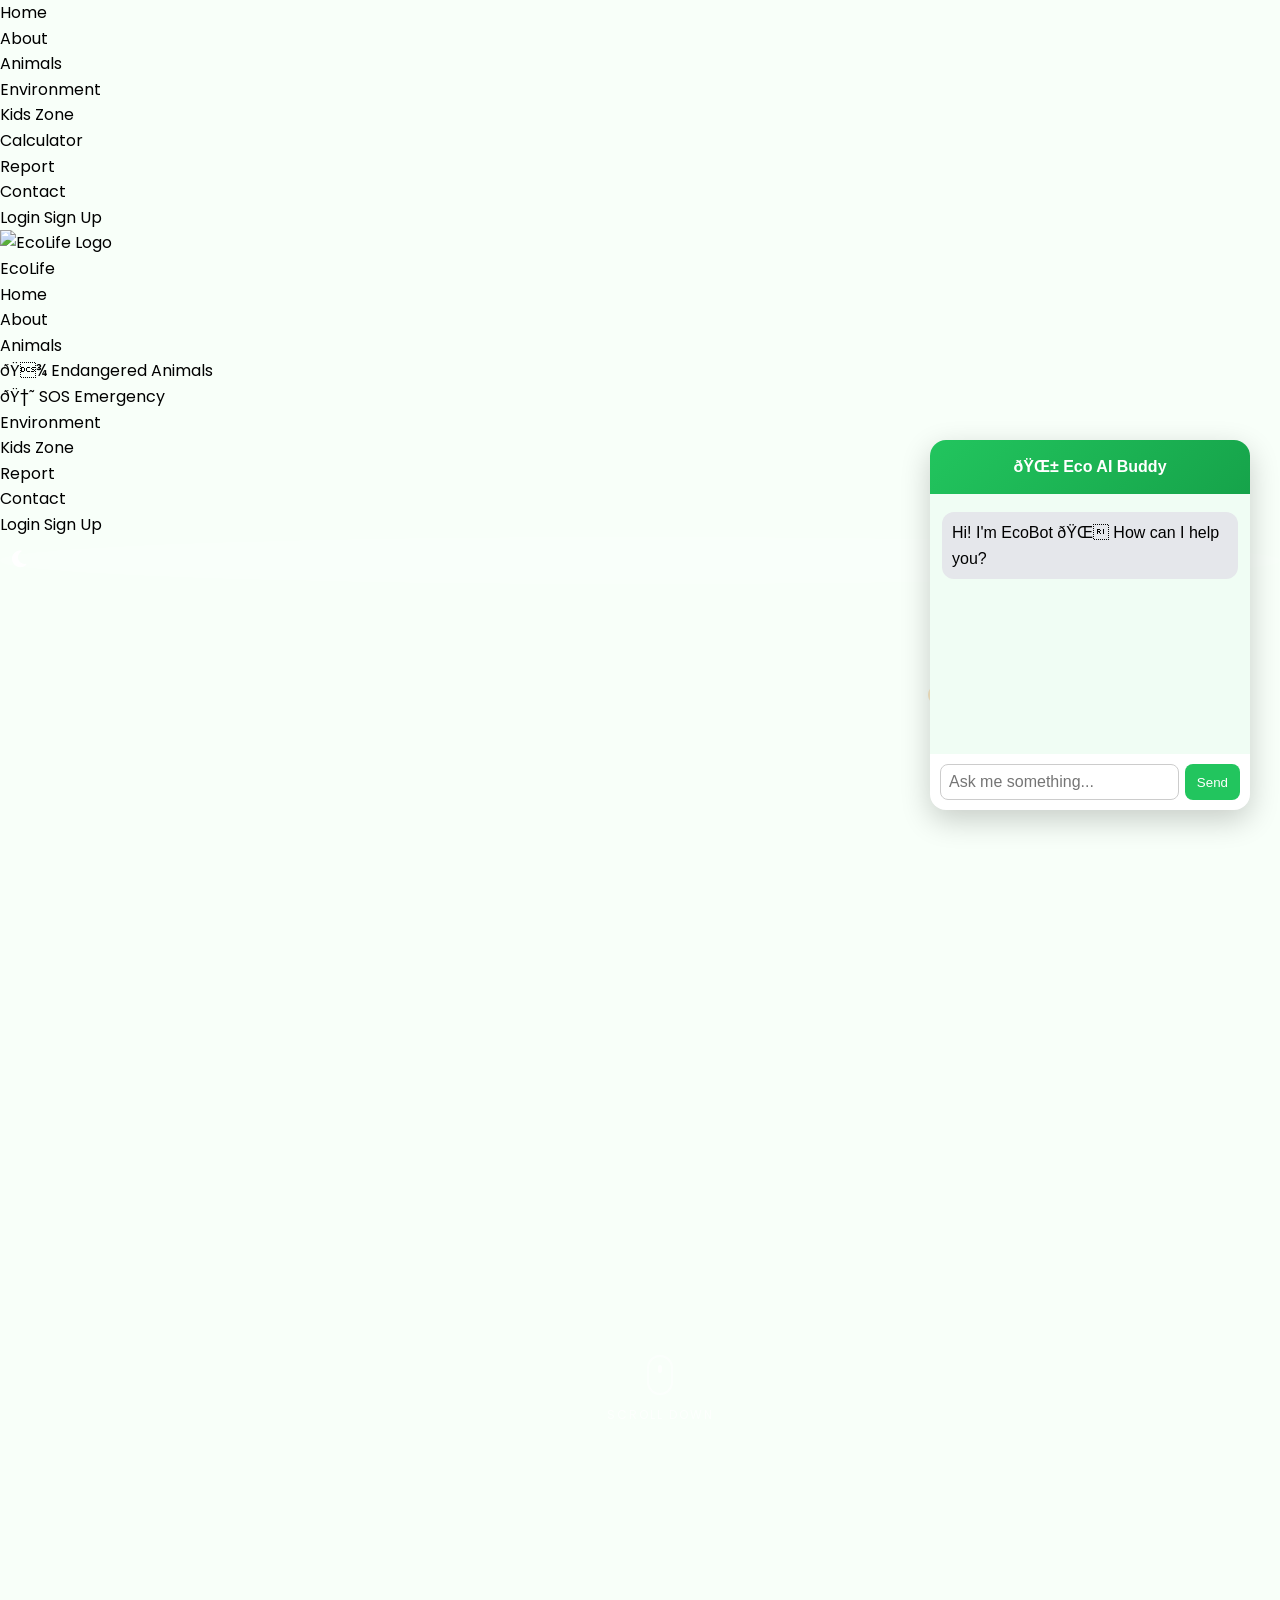
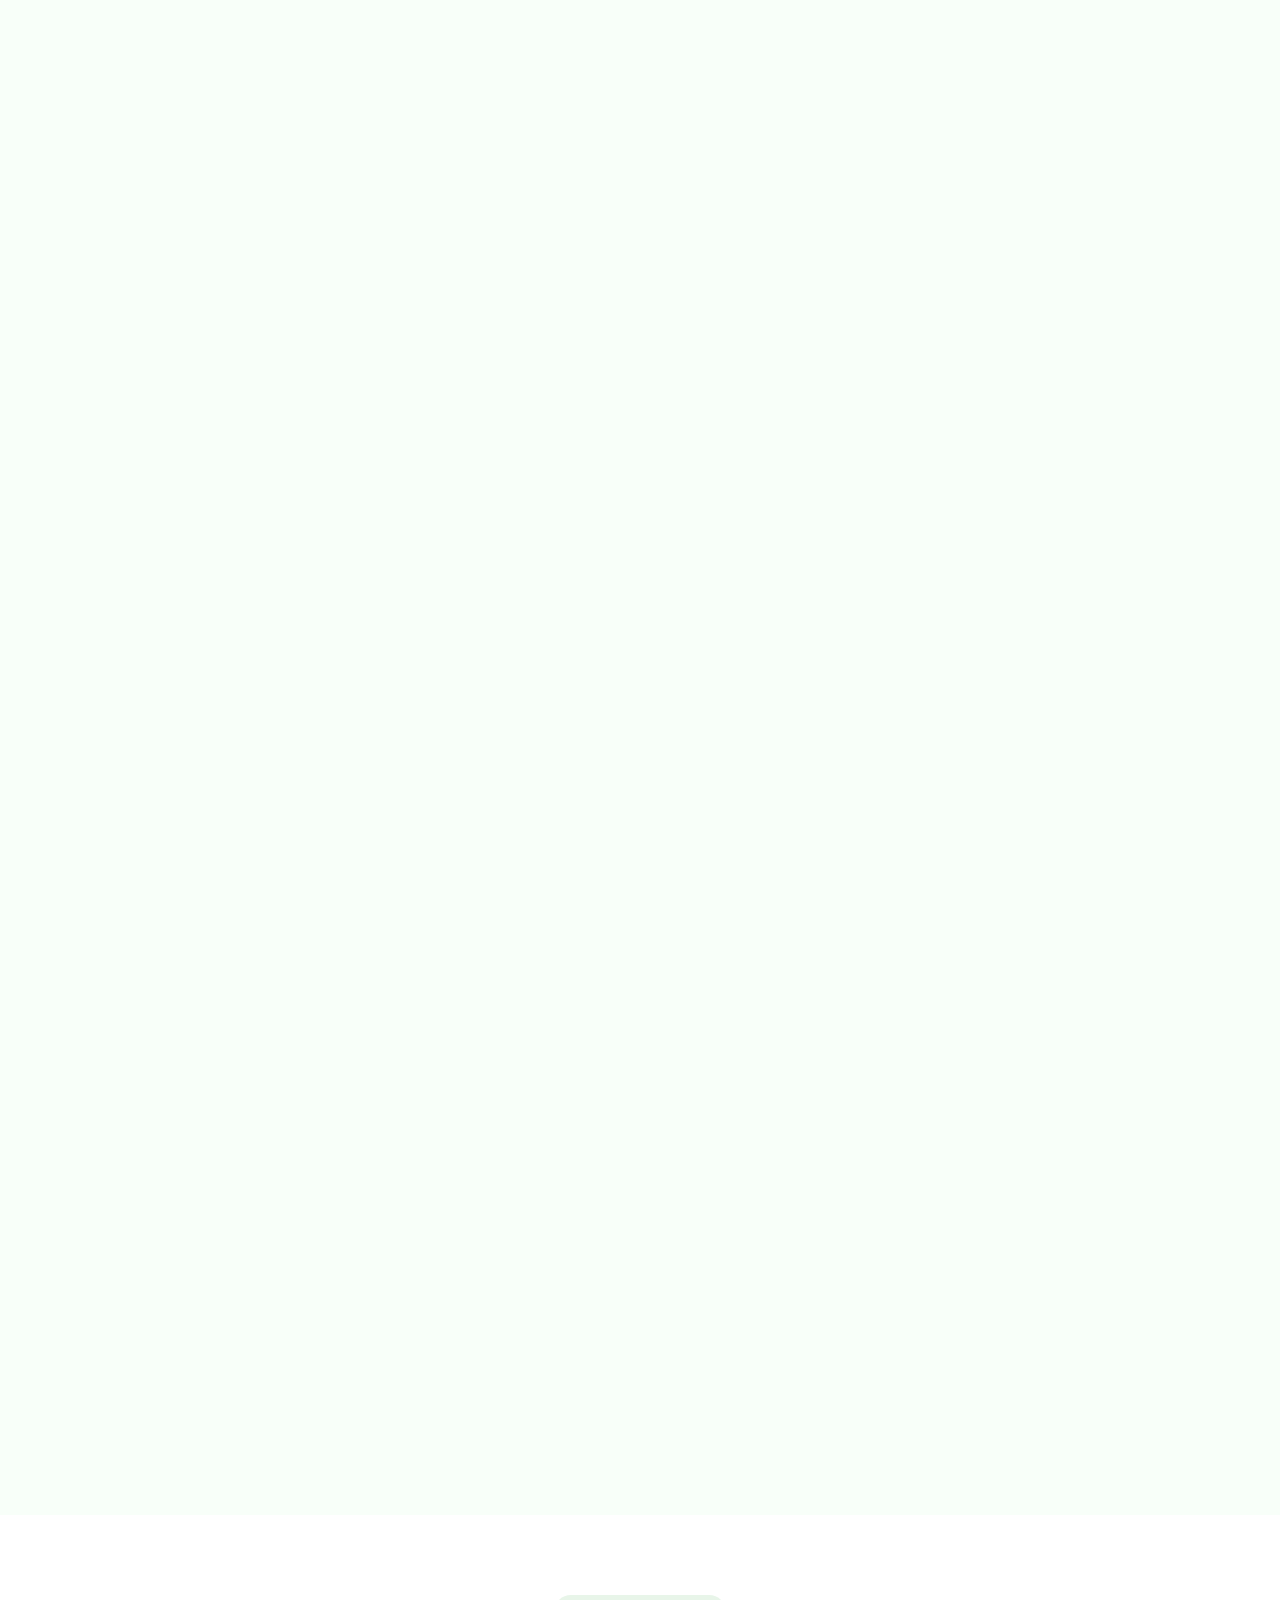
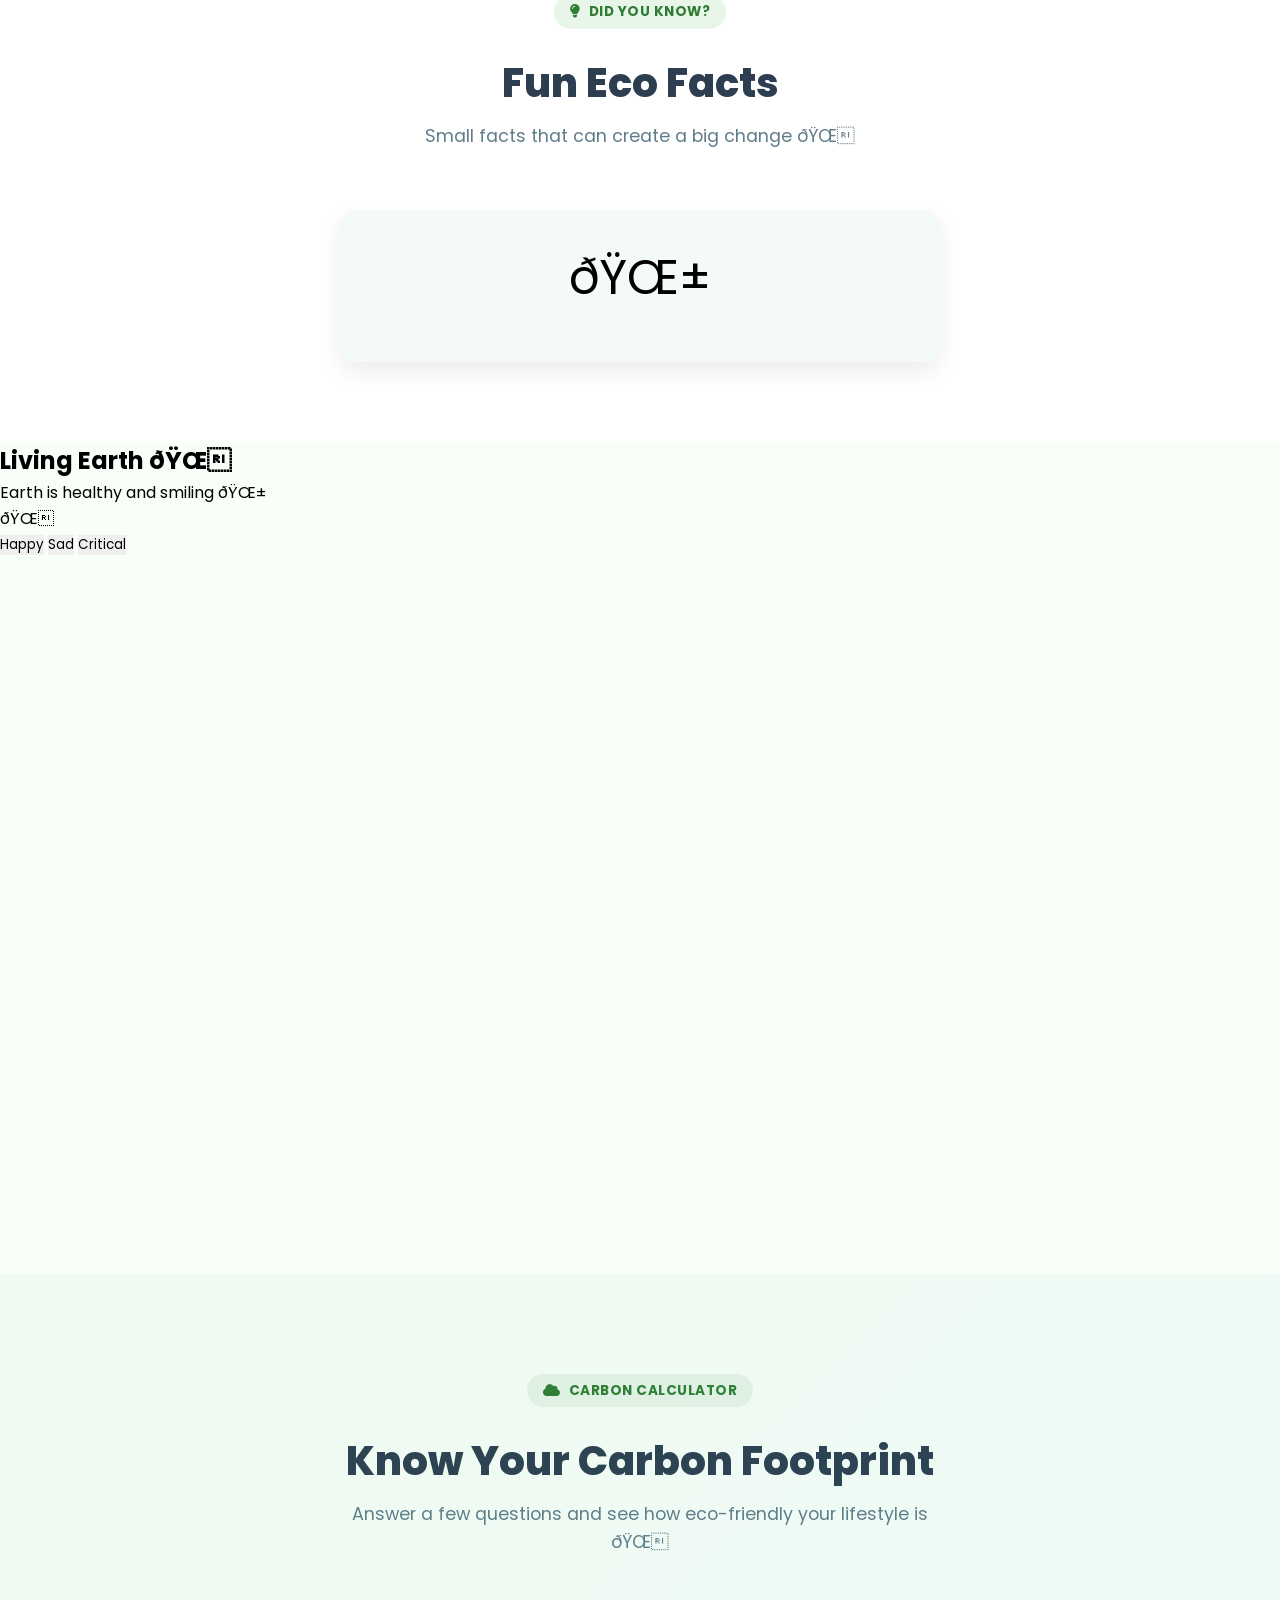
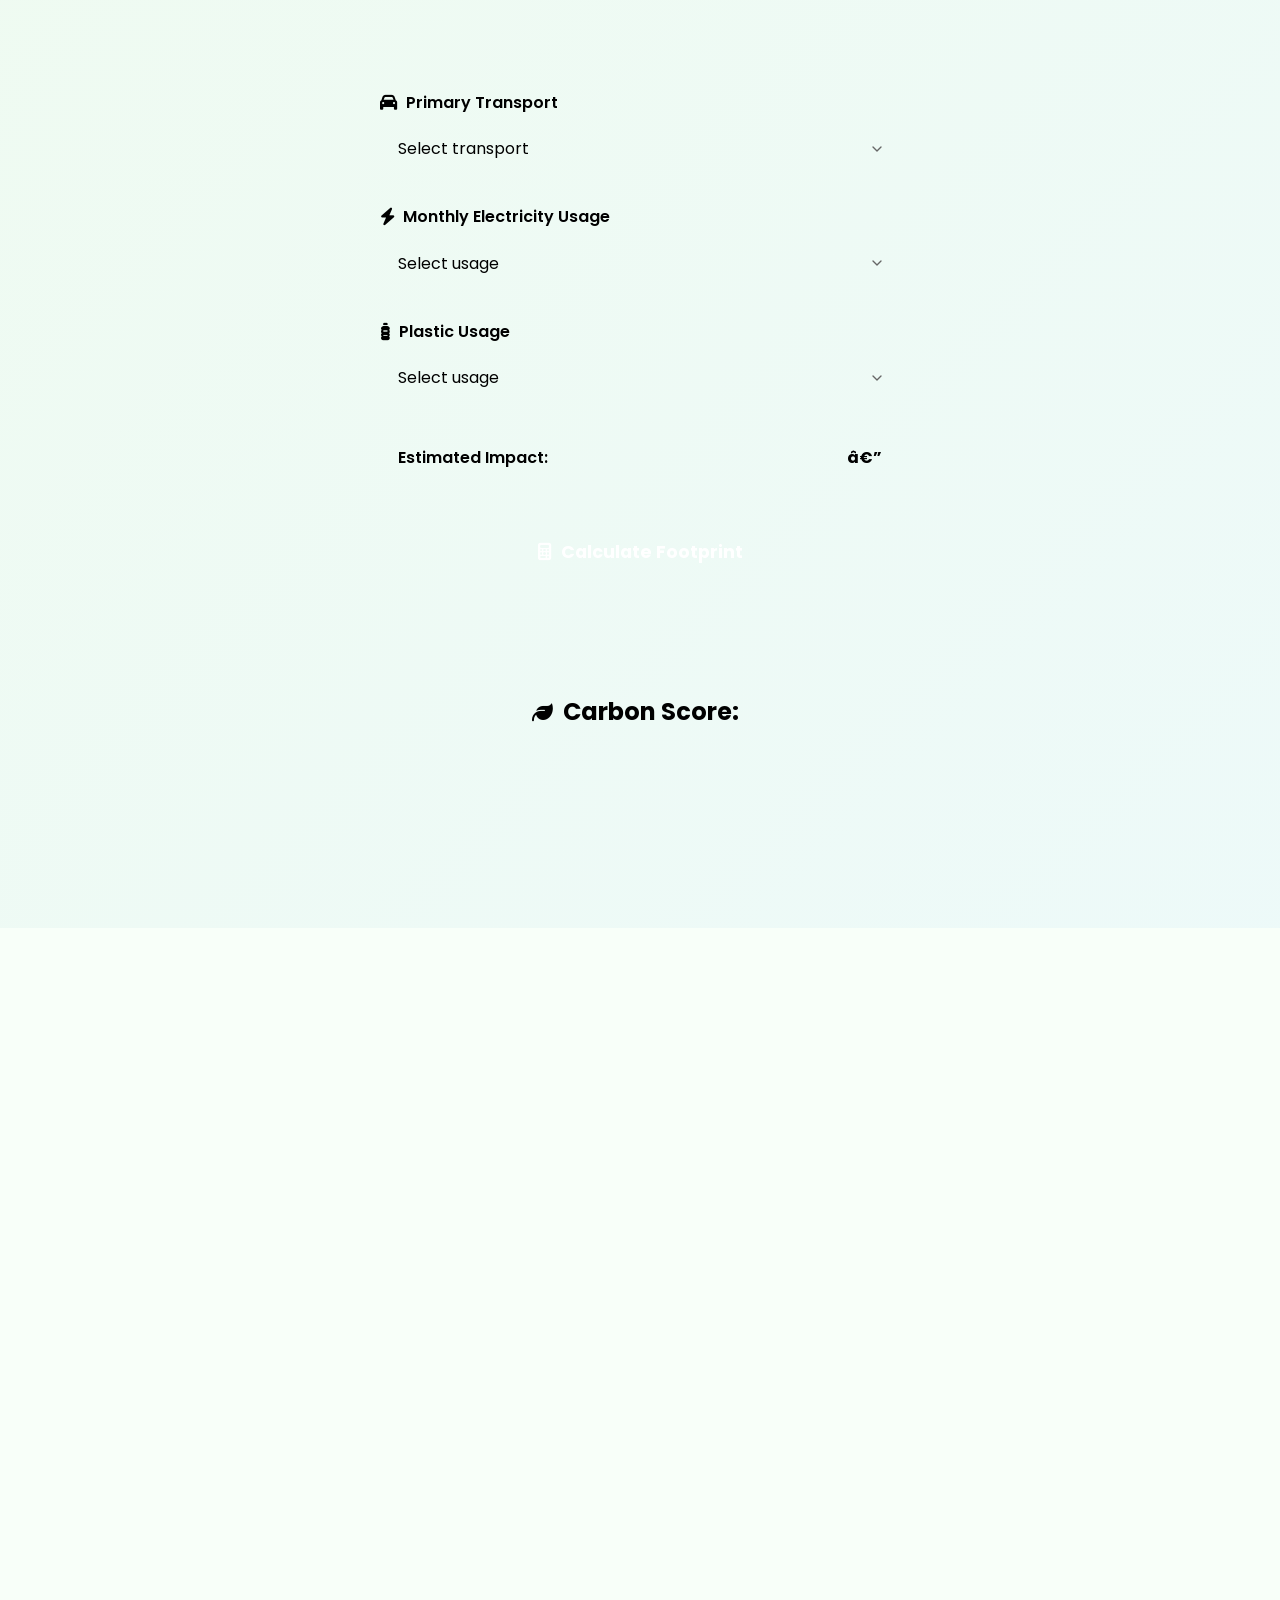
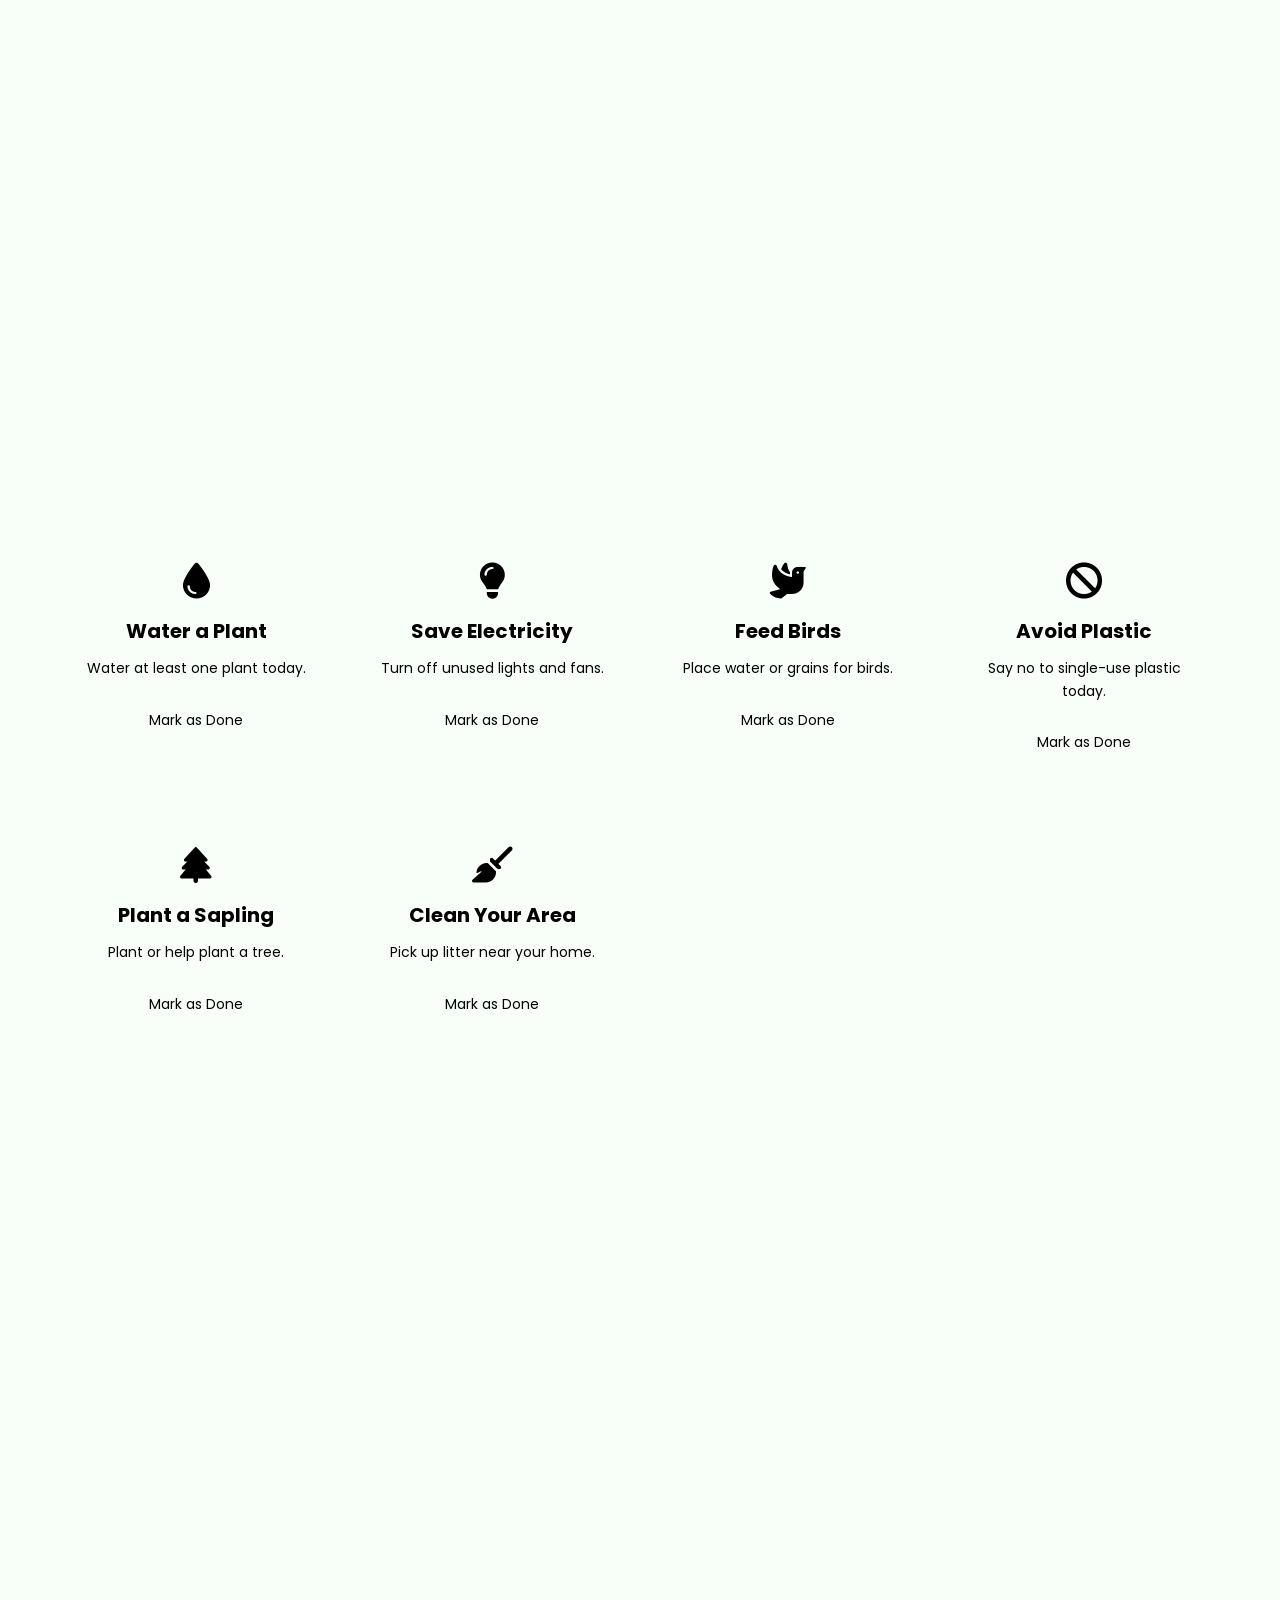
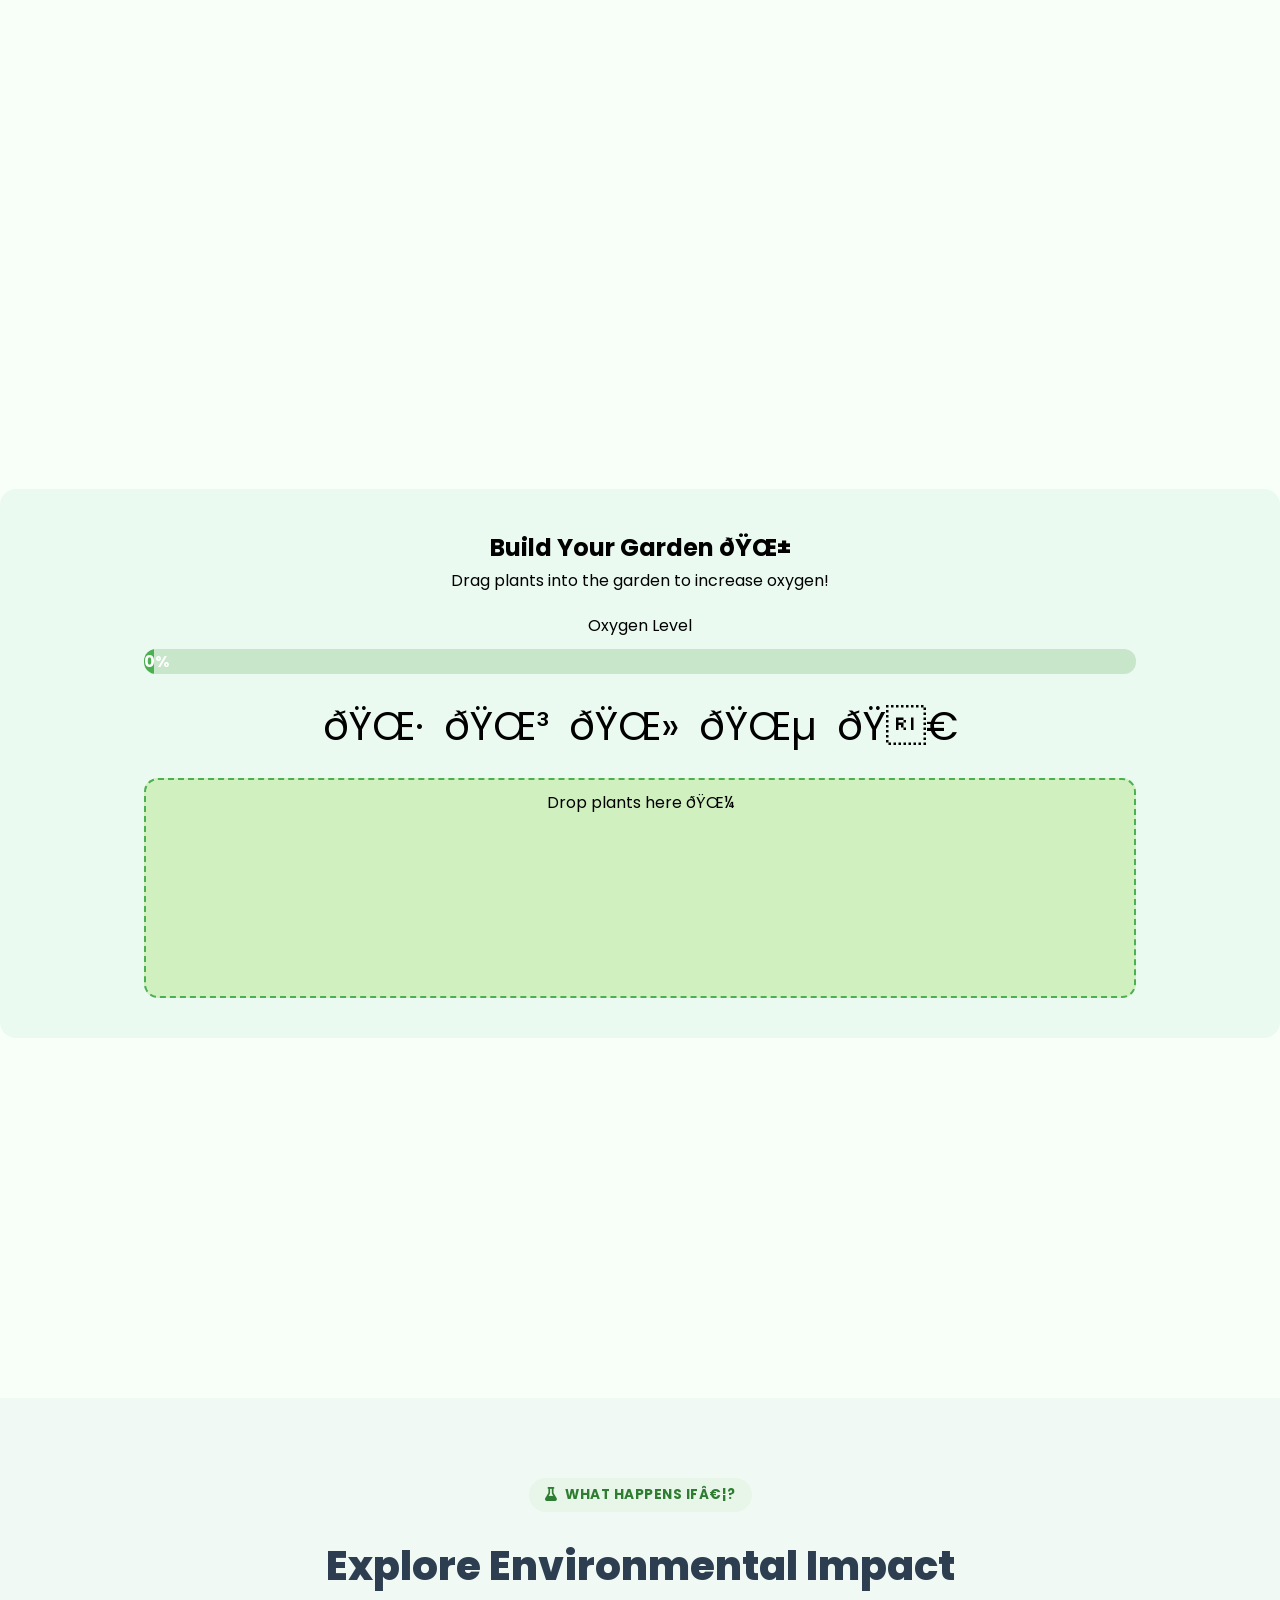
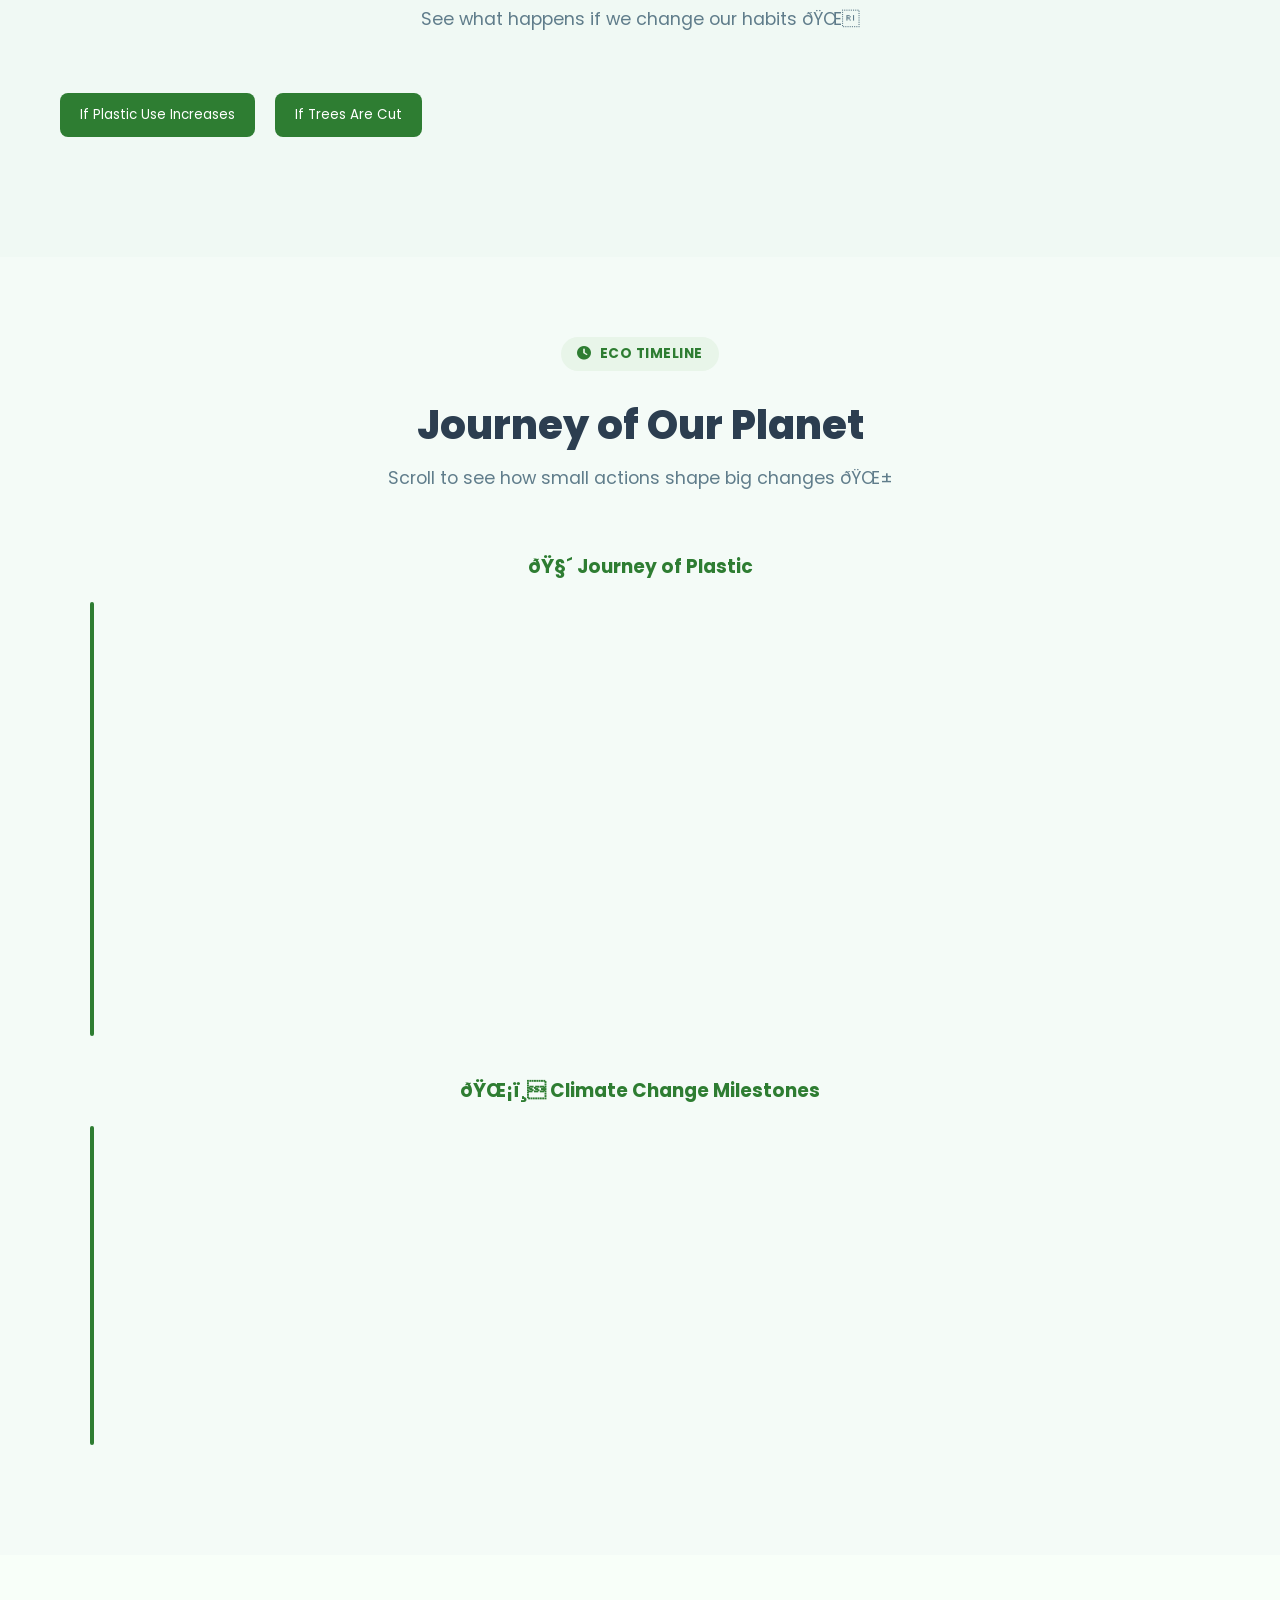
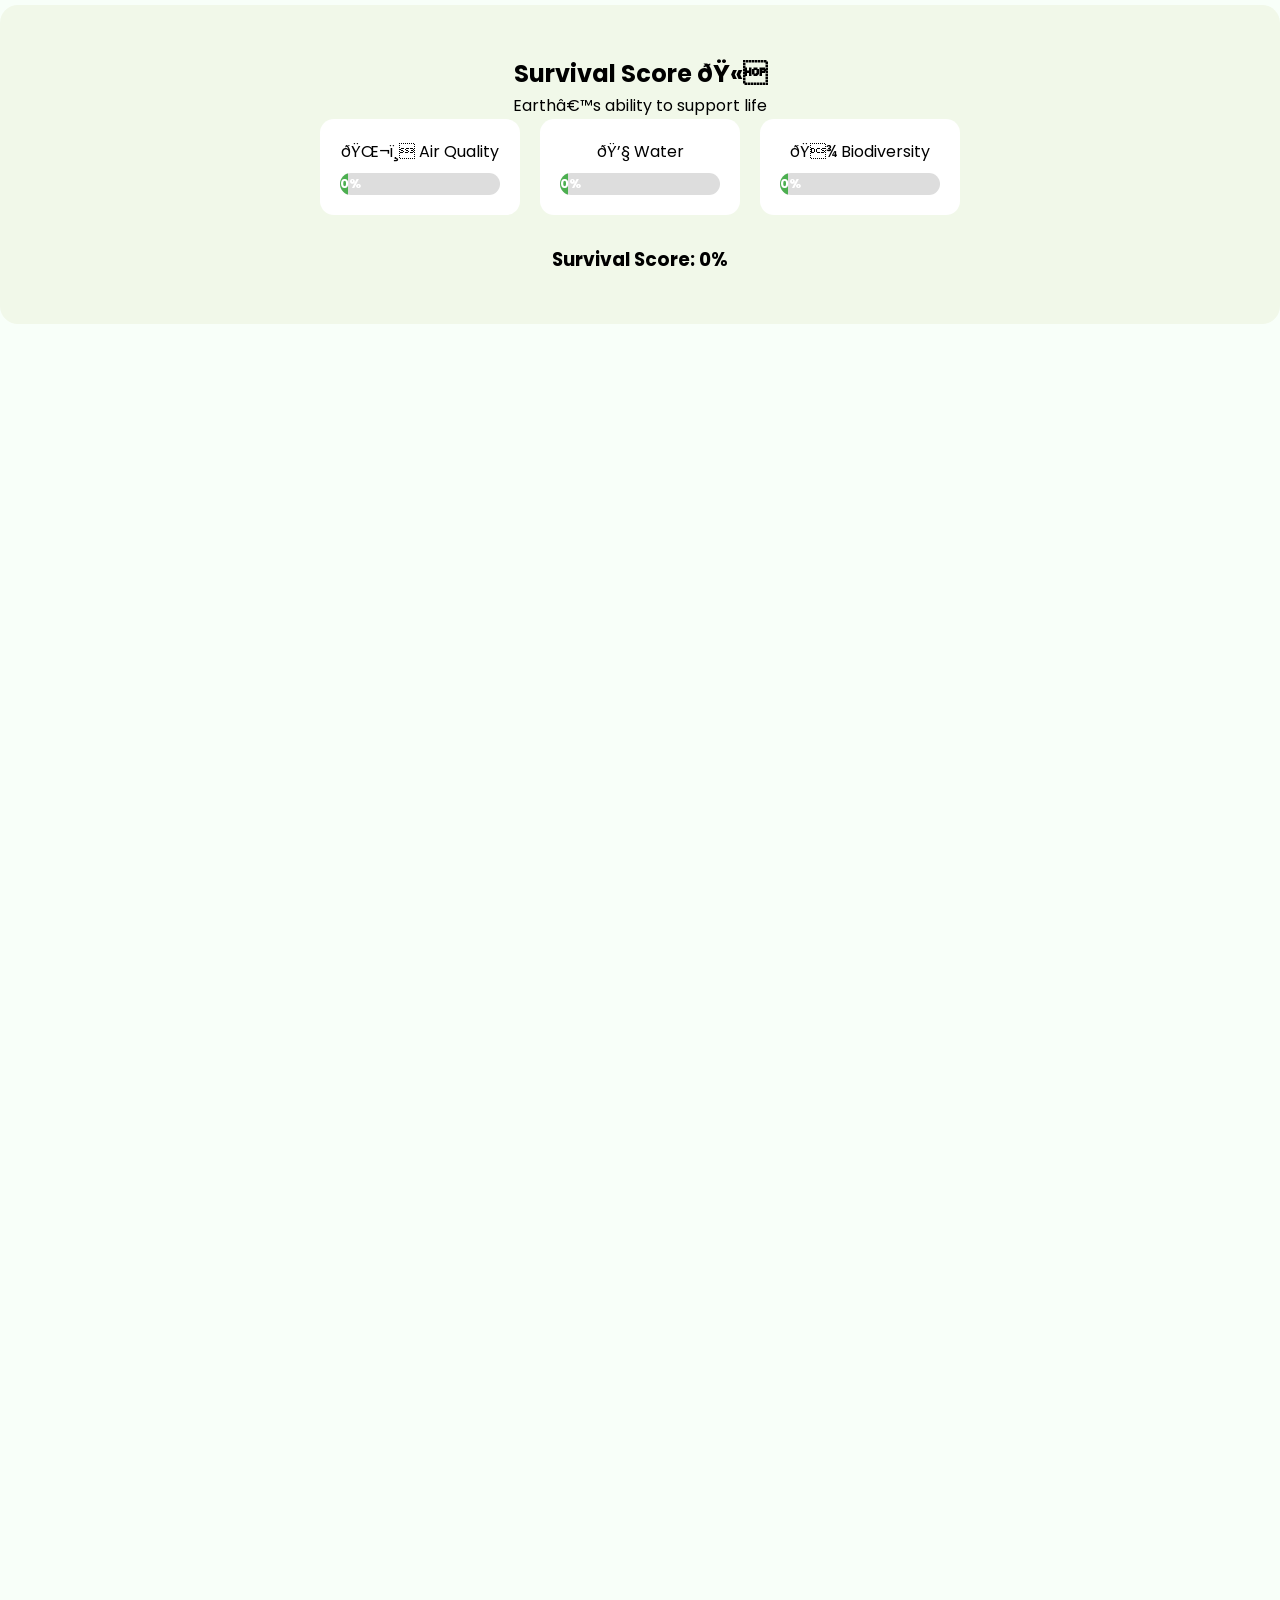
==== commit e433e807: "Merge branch 'main' of https://github.com/Sheetal-cell/Environment_Animal_Safety_Hub-ECWoC" ====
--- a/frontend/src/index.html
+++ b/frontend/src/index.html
@@ -87,7 +87,7 @@
         <li><a href="#environment" class="nav-link">Environment</a></li>
         <li><a href="#quiz" class="nav-link">Kids Zone</a></li>
         <li><a href="#report" class="nav-link">Report</a></li>
-        <li><a href="#contact" class="nav-link">Contact</a></li>
+        <li><a href="../src/pages/contact.html" class="nav-link">Contact</a></li>
         <li class="nav-auth">
           <a href="/frontend/src/pages/Login.html" class="btn-login">Login</a>
           <a href="/frontend/src/pages/Signup.html" class="btn-signup">Sign Up</a>
@@ -380,6 +380,21 @@
     </div>
   </section>
 
+  <!-- AI Chatbot -->
+<div class="chatbot-container">
+  <div class="chat-header">🌱 Eco AI Buddy</div>
+
+  <div class="chat-body" id="chatBody">
+    <div class="bot-message">Hi! I'm EcoBot 🌍 How can I help you?</div>
+  </div>
+
+  <div class="chat-input">
+    <input type="text" id="userInput" placeholder="Ask me something..." />
+    <button onclick="sendMessage()">Send</button>
+  </div>
+</div>
+
+
   <!-- Animal Section -->
   <section id="animal" class="cards-section">
     <div class="section-container">
@@ -490,6 +505,36 @@
       </div>
     </div>
   </section>
+<!-- 🌍 Living Earth Avatar -->
+<section class="earth-wrapper">
+  <h2>Living Earth 🌍</h2>
+  <p id="earthText">Earth is healthy and smiling 🌱</p>
+
+  <div class="earth-container">
+    <!-- Sun Rays -->
+    <div class="sun-rays"></div>
+
+    <!-- Earth -->
+    <div id="earth" class="earth happy">
+      🌍
+      <div class="cracks"></div>
+    </div>
+
+    <!-- Rain -->
+    <div class="rain"></div>
+  </div>
+
+  <!-- Demo Buttons (remove in final submission if needed) -->
+  <div class="demo-controls">
+    <button onclick="updateEarth(85)">Happy</button>
+    <button onclick="updateEarth(45)">Sad</button>
+    <button onclick="updateEarth(15)">Critical</button>
+  </div>
+
+  <!-- Sounds -->
+  <audio id="birdsSound" src="https://cdn.pixabay.com/download/audio/2022/03/15/audio_3e3d9e5fd7.mp3"></audio>
+  <audio id="heartSound" src="https://cdn.pixabay.com/download/audio/2021/08/04/audio_8e9b5c07b3.mp3"></audio>
+</section>
 
 
   <!-- Environment Section -->
--- a/frontend/src/css/style.css
+++ b/frontend/src/css/style.css
@@ -1453,6 +1453,84 @@
   background: linear-gradient(135deg, #4ade80, #22c55e);
 }
 
+.chatbot-container {
+  width: 320px;
+  position: fixed;
+  bottom: 90px;
+  right: 30px;
+  background: #ffffff;
+  border-radius: 16px;
+  box-shadow: 0 10px 30px rgba(0,0,0,0.2);
+  overflow: hidden;
+  font-family: Arial, sans-serif;
+  z-index: 1000;
+}
+
+body.dark-theme .chatbot-container {
+  background: #020617;
+}
+
+.chat-header {
+  background: linear-gradient(135deg, #22c55e, #16a34a);
+  color: white;
+  padding: 14px;
+  text-align: center;
+  font-weight: bold;
+}
+
+.chat-body {
+  height: 260px;
+  padding: 12px;
+  overflow-y: auto;
+  background: #f0fdf4;
+}
+
+body.dark-theme .chat-body {
+  background: #020617;
+}
+
+.chat-input {
+  display: flex;
+  padding: 10px;
+  gap: 6px;
+}
+
+.chat-input input {
+  flex: 1;
+  padding: 8px;
+  border-radius: 8px;
+  border: 1px solid #ccc;
+}
+
+.chat-input button {
+  padding: 8px 12px;
+  background: #22c55e;
+  border: none;
+  border-radius: 8px;
+  color: white;
+  cursor: pointer;
+}
+
+/* Messages */
+.user-message {
+  background: #22c55e;
+  color: white;
+  padding: 8px 10px;
+  border-radius: 12px;
+  margin: 6px 0;
+  text-align: right;
+}
+
+.bot-message {
+  background: #e5e7eb;
+  padding: 8px 10px;
+  border-radius: 12px;
+  margin: 6px 0;
+}
+
+body.dark-theme .bot-message {
+  background: #1e293b;
+  color: #e5e7eb;
 /* ===== CALCULATOR CTA SECTION ===== */
 .calculator-cta-section {
   padding: 80px 0;
@@ -1552,3 +1630,113 @@
     font-size: 0.9rem;
   }
 }
+/* 🌍 Earth Section */
+.earth-wrapper {
+  text-align: center;
+  padding: 60px 20px;
+  background: linear-gradient(135deg, #e0f7fa, #f1fff5);
+  border-radius: 20px;
+  margin: 50px auto;
+  max-width: 500px;
+}
+
+.earth-container {
+  position: relative;
+  height: 220px;
+  margin: 30px auto;
+}
+
+/* 🌍 Earth */
+.earth {
+  font-size: 110px;
+  position: relative;
+  z-index: 2;
+  transition: transform 0.6s ease;
+}
+
+/* ☀️ Sun Rays */
+.sun-rays {
+  position: absolute;
+  inset: 0;
+  background: radial-gradient(circle, rgba(255,215,0,0.4) 20%, transparent 70%);
+  opacity: 0;
+  animation: spin 8s linear infinite;
+}
+
+/* 🌧️ Rain */
+.rain {
+  position: absolute;
+  inset: 0;
+  background-image: repeating-linear-gradient(
+    transparent,
+    transparent 8px,
+    rgba(0,0,255,0.4) 10px
+  );
+  opacity: 0;
+  animation: rainFall 0.6s linear infinite;
+}
+
+/* 🌍 Cracks */
+.cracks {
+  position: absolute;
+  inset: 0;
+  background: url("https://i.imgur.com/JqeuJ6t.png") center/contain no-repeat;
+  opacity: 0;
+}
+
+/* STATES */
+.happy {
+  filter: drop-shadow(0 0 15px #4caf50);
+}
+
+.sad {
+  animation: shake 0.6s infinite;
+  filter: drop-shadow(0 0 12px #2196f3);
+}
+
+.critical {
+  animation: shake 0.4s infinite;
+  filter: drop-shadow(0 0 15px red);
+}
+
+.happy ~ .sun-rays {
+  opacity: 1;
+}
+
+.sad ~ .rain {
+  opacity: 1;
+}
+
+.critical .cracks {
+  opacity: 1;
+}
+
+/* Animations */
+@keyframes shake {
+  0% { transform: translateX(0); }
+  25% { transform: translateX(-6px); }
+  50% { transform: translateX(6px); }
+  75% { transform: translateX(-6px); }
+  100% { transform: translateX(0); }
+}
+
+@keyframes rainFall {
+  from { background-position: 0 0; }
+  to { background-position: 0 20px; }
+}
+
+@keyframes spin {
+  from { transform: rotate(0deg); }
+  to { transform: rotate(360deg); }
+}
+
+/* Buttons (Demo) */
+.demo-controls button {
+  margin: 5px;
+  padding: 8px 14px;
+  border-radius: 8px;
+  border: none;
+  background: #22c55e;
+  color: white;
+  cursor: pointer;
+}
--- a/frontend/src/css/components/reportForm.css
+++ b/frontend/src/css/components/reportForm.css
@@ -0,0 +1,326 @@
+/* ===== REPORT SECTION ===== */
+.report-section {
+  padding: var(--section-padding);
+  background: var(--gradient-primary);
+}
+
+.report-section .section-tag {
+  background: rgba(255, 255, 255, 0.2);
+  color: #fff;
+}
+
+.report-section .section-title,
+.report-section .section-desc {
+  color: #fff;
+}
+
+.report-content {
+  max-width: 1200px;
+  margin: 0 auto;
+  display: grid;
+  grid-template-columns: 1fr 1fr;
+  gap: 60px;
+  align-items: flex-start;
+}
+
+/* Report Info */
+.report-info {
+  padding-right: 20px;
+}
+
+.report-info .section-desc {
+  font-size: 1.05rem;
+  color:#fff;
+  line-height: 1.7;
+  margin-bottom: 30px;
+}
+
+/* Report Stats */
+.report-stats {
+  display: flex;
+  gap: 30px;
+  margin-bottom: 40px;
+}
+
+.report-stat {
+  display: flex;
+  align-items: center;
+  gap: 15px;
+  padding: 20px 25px;
+  background: var(--card-bg);
+  border-radius: var(--radius-md);
+  box-shadow: var(--shadow-sm);
+  flex: 1;
+}
+
+.report-stat i {
+  font-size: 2rem;
+  color: var(--primary-color);
+}
+
+.report-stat .stat-num {
+  display: block;
+  font-size: 1.8rem;
+  font-weight: 700;
+  color: var(--primary-color);
+}
+
+.report-stat .stat-text {
+  font-size: 0.9rem;
+  color: var(--text-secondary);
+}
+
+/* Recent Reports */
+.recent-reports {
+  background: var(--card-bg);
+  padding: 25px;
+  border-radius: var(--radius-md);
+  box-shadow: var(--shadow-sm);
+}
+
+.recent-reports h4 {
+  display: flex;
+  align-items: center;
+  gap: 10px;
+  font-size: 1.1rem;
+  color: var(--text-primary);
+  margin-bottom: 20px;
+  padding-bottom: 15px;
+  border-bottom: 1px solid #eee;
+}
+
+.recent-reports h4 i {
+  color: var(--primary-color);
+}
+
+.report-list {
+  list-style: none;
+  padding: 0;
+  margin: 0;
+}
+
+.report-list li {
+  display: flex;
+  align-items: center;
+  gap: 12px;
+  padding: 15px 0;
+  border-bottom: 1px solid #f5f5f5;
+  font-size: 0.95rem;
+  color: var(--text-secondary);
+  flex-wrap: wrap;
+}
+
+.report-list li:last-child {
+  border-bottom: none;
+  padding-bottom: 0;
+}
+
+.report-status {
+  width: 10px;
+  height: 10px;
+  border-radius: var(--radius-full);
+  flex-shrink: 0;
+}
+
+.report-status.resolved {
+  background: #4caf50;
+}
+
+.report-status.pending {
+  background: #ff9800;
+}
+
+.report-badge {
+  margin-left: auto;
+  padding: 4px 12px;
+  background: #e8f5e9;
+  color: #4caf50;
+  border-radius: var(--radius-xl);
+  font-size: 0.75rem;
+  font-weight: 600;
+}
+
+.report-badge.pending {
+  background: #fff3e0;
+  color: #ff9800;
+}
+
+/* Report Form Wrapper */
+.report-form-wrapper {
+  background: var(--card-bg);
+  padding: 40px;
+  border-radius: var(--radius-lg);
+  box-shadow: var(--shadow-lg);
+}
+
+.report-form h3 {
+  display: flex;
+  align-items: center;
+  gap: 10px;
+  font-size: 1.4rem;
+  color: var(--text-primary);
+  margin-bottom: 30px;
+}
+
+.report-form h3 i {
+  color: var(--primary-color);
+}
+
+/* Form Groups */
+.report-form .form-group {
+  margin-bottom: 20px;
+}
+
+.report-form label {
+  display: flex;
+  align-items: center;
+  gap: 8px;
+  font-size: 0.95rem;
+  font-weight: 600;
+  color: var(--text-primary);
+  margin-bottom: 8px;
+}
+
+.report-form label i {
+  color: var(--primary-color);
+  font-size: 0.9rem;
+}
+
+.report-form input,
+.report-form select,
+.report-form textarea {
+  width: 100%;
+  padding: 14px 16px;
+  border: 2px solid #e0e0e0;
+  border-radius: var(--radius-md);
+  font-size: 1rem;
+  transition: var(--transition-normal);
+  background: #fafafa;
+}
+
+.report-form input:focus,
+.report-form select:focus,
+.report-form textarea:focus {
+  outline: none;
+  border-color: var(--primary-color);
+  background: #fff;
+  box-shadow: 0 0 0 4px rgba(46, 125, 50, 0.1);
+}
+
+.report-form input::placeholder,
+.report-form textarea::placeholder {
+  color: #aaa;
+}
+
+.report-form textarea {
+  resize: vertical;
+  min-height: 120px;
+}
+
+.report-form select {
+  cursor: pointer;
+  appearance: none;
+  background-image: url("data:image/svg+xml,%3Csvg xmlns='http://www.w3.org/2000/svg' width='12' height='12' viewBox='0 0 12 12'%3E%3Cpath fill='%23888' d='M6 8L1 3h10z'/%3E%3C/svg%3E");
+  background-repeat: no-repeat;
+  background-position: right 15px center;
+}
+
+/* File Upload */
+.file-upload {
+  position: relative;
+}
+
+.file-upload input[type="file"] {
+  position: absolute;
+  top: 0;
+  left: 0;
+  width: 100%;
+  height: 100%;
+  opacity: 0;
+  cursor: pointer;
+}
+
+.file-upload-label {
+  display: flex;
+  flex-direction: column;
+  align-items: center;
+  justify-content: center;
+  gap: 10px;
+  padding: 30px;
+  border: 2px dashed #ccc;
+  border-radius: var(--radius-md);
+  background: #fafafa;
+  transition: var(--transition-normal);
+  text-align: center;
+}
+
+.file-upload:hover .file-upload-label {
+  border-color: var(--primary-color);
+  background: #f0f7f0;
+}
+
+.file-upload-label i {
+  font-size: 2rem;
+  color: var(--primary-color);
+}
+
+.file-upload-label span {
+  font-size: 0.9rem;
+  color: var(--text-secondary);
+}
+
+/* Submit Button */
+.report-form .btn {
+  margin-top: 10px;
+}
+
+/* ===== RESPONSIVE REPORT ===== */
+@media (max-width: 1200px) {
+  .report-content {
+    gap: 40px;
+  }
+}
+
+@media (max-width: 992px) {
+  .report-content {
+    grid-template-columns: 1fr;
+  }
+
+  .report-info {
+    padding-right: 0;
+  }
+
+  .report-form-wrapper {
+    max-width: 600px;
+    margin: 0 auto;
+  }
+}
+
+@media (max-width: 768px) {
+  .report-stats {
+    flex-direction: column;
+    gap: 15px;
+  }
+
+  .report-form-wrapper {
+    padding: 30px 25px;
+  }
+}
+
+@media (max-width: 480px) {
+  .report-form-wrapper {
+    padding: 25px 20px;
+  }
+
+  .report-form h3 {
+    font-size: 1.2rem;
+  }
+
+  .report-list li {
+    font-size: 0.85rem;
+  }
+
+  .file-upload-label {
+    padding: 20px;
+  }
+}
--- a/frontend/src/css/components/hero.css
+++ b/frontend/src/css/components/hero.css
@@ -0,0 +1,434 @@
+/* ===== HERO SECTION ===== */
+.hero-section {
+  min-height: 100vh;
+  background: var(--gradient-hero);
+  position: relative;
+  display: flex;
+  align-items: center;
+  padding: 120px 20px 80px;
+  overflow: hidden;
+}
+
+/* Background Elements */
+.hero-bg-elements {
+  position: absolute;
+  top: 0;
+  left: 0;
+  width: 100%;
+  height: 100%;
+  pointer-events: none;
+  overflow: hidden;
+}
+
+.floating-element {
+  position: absolute;
+  color: rgba(255, 255, 255, 0.08);
+  animation: float 6s ease-in-out infinite;
+}
+
+.floating-element.leaf1 {
+  top: 15%;
+  left: 5%;
+  font-size: 4rem;
+  animation-delay: 0s;
+}
+
+.floating-element.leaf2 {
+  top: 60%;
+  left: 10%;
+  font-size: 3rem;
+  animation-delay: 1s;
+}
+
+.floating-element.paw1 {
+  top: 20%;
+  right: 15%;
+  font-size: 3.5rem;
+  animation-delay: 0.5s;
+}
+
+.floating-element.paw2 {
+  bottom: 25%;
+  right: 5%;
+  font-size: 2.5rem;
+  animation-delay: 2s;
+}
+
+.floating-element.tree1 {
+  bottom: 15%;
+  left: 20%;
+  font-size: 5rem;
+  animation-delay: 1.5s;
+}
+
+.floating-element.globe {
+  top: 40%;
+  left: 3%;
+  font-size: 6rem;
+  animation-delay: 0.8s;
+}
+
+.floating-element.heart {
+  top: 10%;
+  right: 25%;
+  font-size: 2rem;
+  animation-delay: 2.5s;
+  color: rgba(255, 152, 0, 0.2);
+}
+
+.floating-element.recycle {
+  bottom: 30%;
+  left: 30%;
+  font-size: 3rem;
+  animation-delay: 1.2s;
+}
+
+/* Particles */
+.particles {
+  position: absolute;
+  top: 0;
+  left: 0;
+  width: 100%;
+  height: 100%;
+  pointer-events: none;
+}
+
+/* Hero Container */
+.hero-container {
+  max-width: 1300px;
+  margin: 0 auto;
+  display: grid;
+  grid-template-columns: 1fr 1fr;
+  gap: 60px;
+  align-items: center;
+  position: relative;
+  z-index: 2;
+}
+
+/* Hero Content */
+.hero-content {
+  color: #fff;
+}
+
+.hero-badge {
+  display: inline-flex;
+  align-items: center;
+  gap: 10px;
+  padding: 10px 20px;
+  background: rgba(255, 255, 255, 0.15);
+  border-radius: var(--radius-xl);
+  font-size: 0.9rem;
+  font-weight: 500;
+  margin-bottom: 25px;
+  backdrop-filter: blur(10px);
+  border: 1px solid rgba(255, 255, 255, 0.2);
+}
+
+.hero-badge i {
+  animation: pulse 2s ease-in-out infinite;
+}
+
+.hero-title {
+  font-size: 3.8rem;
+  font-weight: 800;
+  line-height: 1.15;
+  margin-bottom: 25px;
+}
+
+.hero-title .gradient-text {
+  background: linear-gradient(135deg, #ffd54f 0%, #ff9800 50%, #ffb74d 100%);
+  -webkit-background-clip: text;
+  -webkit-text-fill-color: transparent;
+  background-clip: text;
+}
+
+.hero-subtitle {
+  font-size: 1.2rem;
+  line-height: 1.7;
+  opacity: 0.9;
+  margin-bottom: 35px;
+  max-width: 500px;
+}
+
+/* Hero CTA */
+.hero-cta {
+  display: flex;
+  gap: 20px;
+  margin-bottom: 50px;
+}
+
+.hero-cta .btn-primary {
+  background: var(--gradient-secondary);
+  box-shadow: 0 10px 30px rgba(255, 152, 0, 0.4);
+}
+
+.hero-cta .btn-primary:hover {
+  box-shadow: 0 15px 40px rgba(255, 152, 0, 0.5);
+}
+
+.hero-cta .btn-secondary {
+  background: rgba(255, 255, 255, 0.1);
+  border: 2px solid rgba(255, 255, 255, 0.5);
+  color: #fff;
+  backdrop-filter: blur(10px);
+}
+
+.hero-cta .btn-secondary:hover {
+  background: #fff;
+  color: var(--primary-color);
+  border-color: #fff;
+}
+
+/* Hero Features */
+.hero-features {
+  display: flex;
+  gap: 30px;
+}
+
+.hero-feature {
+  display: flex;
+  align-items: center;
+  gap: 10px;
+  padding: 12px 20px;
+  background: rgba(255, 255, 255, 0.1);
+  border-radius: var(--radius-md);
+  backdrop-filter: blur(10px);
+  border: 1px solid rgba(255, 255, 255, 0.15);
+  transition: var(--transition-normal);
+}
+
+.hero-feature:hover {
+  background: rgba(255, 255, 255, 0.2);
+  transform: translateY(-3px);
+}
+
+.hero-feature i {
+  font-size: 1.3rem;
+  color: var(--secondary-color);
+}
+
+.hero-feature span {
+  font-size: 0.9rem;
+  font-weight: 500;
+}
+
+/* Hero Image */
+.hero-image {
+  display: flex;
+  justify-content: center;
+  align-items: center;
+}
+
+.hero-image-wrapper {
+  position: relative;
+  width: 100%;
+  max-width: 500px;
+}
+
+.hero-image-wrapper img {
+  width: 100%;
+  height: 500px;
+  object-fit: cover;
+  border-radius: var(--radius-lg);
+  box-shadow: 0 30px 60px rgba(0, 0, 0, 0.3);
+}
+
+.hero-image-badge {
+  position: absolute;
+  bottom: 30px;
+  left: -30px;
+  display: flex;
+  align-items: center;
+  gap: 10px;
+  padding: 15px 25px;
+  background: #fff;
+  border-radius: var(--radius-md);
+  box-shadow: var(--shadow-lg);
+  animation: float 4s ease-in-out infinite;
+}
+
+.hero-image-badge i {
+  color: #e91e63;
+  font-size: 1.3rem;
+}
+
+.hero-image-badge span {
+  font-weight: 600;
+  color: var(--text-primary);
+  font-size: 0.95rem;
+}
+
+/* Scroll Indicator */
+.scroll-indicator {
+  position: absolute;
+  bottom: 60px;
+  width: 100%;
+  justify-content: center;
+  display: flex;
+  flex-direction: column;
+  align-items: center;
+  gap: 10px;
+  color: rgba(255, 255, 255, 0.7);
+  animation: bounce 2s ease-in-out infinite;
+}
+
+.mouse {
+  width: 26px;
+  height: 40px;
+  border: 2px solid rgba(255, 255, 255, 0.5);
+  border-radius: 15px;
+  position: relative;
+}
+
+.wheel {
+  width: 4px;
+  height: 8px;
+  background: rgba(255, 255, 255, 0.7);
+  border-radius: 2px;
+  position: absolute;
+  top: 8px;
+  left: 50%;
+  transform: translateX(-50%);
+  animation: scroll 2s ease-in-out infinite;
+}
+
+@keyframes scroll {
+  0%,
+  100% {
+    opacity: 1;
+    top: 8px;
+  }
+  50% {
+    opacity: 0.5;
+    top: 18px;
+  }
+}
+
+.scroll-indicator span {
+  font-size: 0.75rem;
+  text-transform: uppercase;
+  letter-spacing: 2px;
+}
+
+/* ===== HERO RESPONSIVE ===== */
+@media (max-width: 1200px) {
+  .hero-title {
+    font-size: 3.2rem;
+  }
+
+  .hero-image-wrapper img {
+    height: 450px;
+  }
+}
+
+@media (max-width: 992px) {
+  .hero-container {
+    grid-template-columns: 1fr;
+    text-align: center;
+    gap: 50px;
+  }
+
+  .hero-content {
+    order: 1;
+  }
+
+  .hero-image {
+    order: 0;
+  }
+
+  .hero-subtitle {
+    margin-left: auto;
+    margin-right: auto;
+  }
+
+  .hero-cta {
+    justify-content: center;
+  }
+
+  .hero-features {
+    justify-content: center;
+    flex-wrap: wrap;
+  }
+
+  .hero-image-wrapper {
+    max-width: 400px;
+  }
+
+  .hero-image-wrapper img {
+    height: 400px;
+  }
+
+  .hero-image-badge {
+    left: 50%;
+    transform: translateX(-50%);
+    bottom: -20px;
+  }
+}
+
+@media (max-width: 768px) {
+  .hero-section {
+    padding: 100px 20px 60px;
+    min-height: auto;
+  }
+
+  .hero-title {
+    font-size: 2.5rem;
+  }
+
+  .hero-subtitle {
+    font-size: 1rem;
+  }
+
+  .hero-cta {
+    flex-direction: column;
+    gap: 15px;
+  }
+
+  .hero-cta .btn {
+    width: 100%;
+    max-width: 280px;
+  }
+
+  .hero-features {
+    gap: 15px;
+  }
+
+  .hero-feature {
+    padding: 10px 15px;
+    font-size: 0.85rem;
+  }
+
+  .hero-image-wrapper img {
+    height: 300px;
+  }
+
+  .scroll-indicator {
+    display: none;
+  }
+
+  .floating-element {
+    display: none;
+  }
+}
+
+@media (max-width: 480px) {
+  .hero-title {
+    font-size: 2rem;
+  }
+
+  .hero-badge {
+    font-size: 0.8rem;
+    padding: 8px 15px;
+  }
+
+  .hero-features {
+    flex-direction: column;
+    align-items: center;
+  }
+
+  .hero-feature {
+    width: 100%;
+    max-width: 200px;
+    justify-content: center;
+  }
+}
--- a/frontend/src/css/components/sections.css
+++ b/frontend/src/css/components/sections.css
@@ -0,0 +1,847 @@
+/* ===== STATS SECTION ===== */
+.stats-section {
+  background: var(--bg-primary);
+  padding: 60px 20px;
+  margin-top: -50px;
+  position: relative;
+  z-index: 10;
+}
+
+.stats-container {
+  max-width: 1200px;
+  margin: 0 auto;
+  display: grid;
+  grid-template-columns: repeat(4, 1fr);
+  gap: 30px;
+  background: var(--card-bg);
+  padding: 50px 40px;
+  border-radius: var(--radius-lg);
+  box-shadow: var(--shadow-xl);
+}
+
+.stat-item {
+  text-align: center;
+  padding: 20px;
+  border-right: 1px solid #eee;
+}
+
+.stat-item:last-child {
+  border-right: none;
+}
+
+.stat-icon {
+  width: 70px;
+  height: 70px;
+  background: var(--bg-tertiary);
+  border-radius: var(--radius-full);
+  display: flex;
+  align-items: center;
+  justify-content: center;
+  margin: 0 auto 20px;
+  font-size: 1.8rem;
+  color: var(--primary-color);
+}
+
+.stat-number {
+  font-size: 2.8rem;
+  font-weight: 700;
+  color: var(--primary-color);
+  margin-bottom: 5px;
+}
+
+.stat-label {
+  font-size: 1rem;
+  color: var(--text-secondary);
+  font-weight: 500;
+}
+
+/* ===== ABOUT SECTION ===== */
+.about-section {
+  padding: var(--section-padding);
+  background: var(--bg-primary);
+}
+
+.about-content {
+  display: grid;
+  grid-template-columns: 1fr 1fr;
+  gap: 80px;
+  align-items: center;
+}
+
+.about-images {
+  position: relative;
+}
+
+.about-img-main {
+  width: 80%;
+  border-radius: var(--radius-lg);
+  overflow: hidden;
+  box-shadow: var(--shadow-lg);
+}
+
+.about-img-main img {
+  width: 100%;
+  height: 450px;
+  object-fit: cover;
+  transition: var(--transition-slow);
+}
+
+.about-img-main:hover img {
+  transform: scale(1.05);
+}
+
+.about-img-secondary {
+  position: absolute;
+  right: 0;
+  bottom: -30px;
+  width: 55%;
+  border-radius: var(--radius-lg);
+  overflow: hidden;
+  box-shadow: var(--shadow-lg);
+  border: 5px solid #fff;
+}
+
+.about-img-secondary img {
+  width: 100%;
+  height: 250px;
+  object-fit: cover;
+}
+
+.about-experience {
+  position: absolute;
+  top: 30px;
+  right: 30px;
+  background: var(--gradient-primary);
+  color: #fff;
+  padding: 25px;
+  border-radius: var(--radius-md);
+  text-align: center;
+  box-shadow: var(--shadow-green);
+}
+
+.about-experience .exp-number {
+  display: block;
+  font-size: 2.5rem;
+  font-weight: 700;
+}
+
+.about-experience .exp-text {
+  font-size: 0.9rem;
+  opacity: 0.9;
+}
+
+.about-text .section-desc {
+  font-size: 1.05rem;
+  color: var(--text-secondary);
+  line-height: 1.8;
+  margin-bottom: 30px;
+}
+
+.about-features {
+  display: flex;
+  flex-direction: column;
+  gap: 25px;
+  margin-bottom: 35px;
+}
+
+.about-feature {
+  display: flex;
+  gap: 20px;
+  align-items: flex-start;
+}
+
+.about-feature .feature-icon {
+  width: 60px;
+  height: 60px;
+  background: var(--bg-tertiary);
+  border-radius: var(--radius-md);
+  display: flex;
+  align-items: center;
+  justify-content: center;
+  font-size: 1.5rem;
+  color: var(--primary-color);
+  flex-shrink: 0;
+}
+
+.about-feature .feature-text h4 {
+  font-size: 1.15rem;
+  color: var(--text-primary);
+  margin-bottom: 5px;
+}
+
+.about-feature .feature-text p {
+  font-size: 0.95rem;
+  color: var(--text-secondary);
+}
+
+/* ===== SERVICES SECTION ===== */
+.services-section {
+  padding: var(--section-padding);
+  background: var(--gradient-primary);
+}
+
+.services-grid {
+  display: grid;
+  grid-template-columns: repeat(4, 1fr);
+  gap: 30px;
+}
+
+.service-card {
+  background: var(--card-bg);
+  padding: 40px 30px;
+  border-radius: var(--radius-lg);
+  text-align: center;
+  box-shadow: var(--shadow-sm);
+  transition: var(--transition-normal);
+  position: relative;
+  overflow: hidden;
+}
+
+.service-card::before {
+  content: "";
+  position: absolute;
+  top: 0;
+  left: 0;
+  width: 100%;
+  height: 4px;
+  background: var(--gradient-primary);
+  transform: scaleX(0);
+  transition: var(--transition-normal);
+}
+
+.service-card:hover {
+  transform: translateY(-10px);
+  box-shadow: var(--shadow-lg);
+}
+
+.service-card:hover::before {
+  transform: scaleX(1);
+}
+
+.service-icon {
+  width: 80px;
+  height: 80px;
+  background: var(--bg-tertiary);
+  border-radius: var(--radius-full);
+  display: flex;
+  align-items: center;
+  justify-content: center;
+  margin: 0 auto 25px;
+  font-size: 2rem;
+  color: var(--primary-color);
+  transition: var(--transition-normal);
+}
+
+.service-card:hover .service-icon {
+  background: var(--gradient-primary);
+  color: #fff;
+  transform: rotateY(180deg);
+}
+
+.service-card h3 {
+  font-size: 1.3rem;
+  color: var(--text-primary);
+  margin-bottom: 15px;
+}
+
+.service-card p {
+  font-size: 0.95rem;
+  color: var(--text-secondary);
+  line-height: 1.6;
+  margin-bottom: 20px;
+}
+
+.services-section .section-tag {
+  background: rgba(255, 255, 255, 0.2);
+  color: #fff;
+}
+
+.services-section .section-title,
+.services-section .section-subtitle {
+  color: #fff;
+}
+
+.service-link {
+  display: inline-flex;
+  align-items: center;
+  gap: 8px;
+  color: var(--primary-color);
+  font-weight: 600;
+  font-size: 0.95rem;
+}
+
+.service-link:hover {
+  gap: 12px;
+  color: var(--primary-dark);
+}
+
+/* ===== HOW IT WORKS SECTION ===== */
+.how-it-works-section {
+  padding: var(--section-padding);
+  background: var(--gradient-primary);
+  position: relative;
+  overflow: hidden;
+}
+
+.how-it-works-section .section-tag {
+  background: rgba(255, 255, 255, 0.2);
+  color: #fff;
+}
+
+.how-it-works-section .section-title,
+.how-it-works-section .section-subtitle {
+  color: #fff;
+}
+
+.steps-container {
+  display: flex;
+  justify-content: center;
+  align-items: flex-start;
+  gap: 20px;
+  margin-bottom: 50px;
+  flex-wrap: wrap;
+}
+
+.step-card {
+  background: rgba(255, 255, 255, 0.1);
+  backdrop-filter: blur(10px);
+  padding: 40px 30px;
+  border-radius: var(--radius-lg);
+  text-align: center;
+  flex: 1;
+  max-width: 280px;
+  min-width: 250px;
+  position: relative;
+  border: 1px solid rgba(255, 255, 255, 0.2);
+  transition: var(--transition-normal);
+}
+
+.step-card:hover {
+  background: rgba(255, 255, 255, 0.15);
+  transform: translateY(-10px);
+}
+
+.step-number {
+  position: absolute;
+  top: -15px;
+  left: 30px;
+  background: var(--secondary-color);
+  color: #fff;
+  padding: 8px 18px;
+  border-radius: var(--radius-md);
+  font-size: 1rem;
+  font-weight: 700;
+}
+
+.step-icon {
+  width: 80px;
+  height: 80px;
+  background: rgba(255, 255, 255, 0.2);
+  border-radius: var(--radius-full);
+  display: flex;
+  align-items: center;
+  justify-content: center;
+  margin: 20px auto 25px;
+  font-size: 2rem;
+  color: #fff;
+}
+
+.step-card h3 {
+  font-size: 1.3rem;
+  color: #fff;
+  margin-bottom: 12px;
+}
+
+.step-card p {
+  font-size: 0.95rem;
+  color: rgba(255, 255, 255, 0.85);
+  line-height: 1.6;
+}
+
+.step-connector {
+  display: flex;
+  align-items: center;
+  justify-content: center;
+  color: rgba(255, 255, 255, 0.5);
+  font-size: 1.5rem;
+  padding-top: 60px;
+}
+
+.steps-cta {
+  text-align: center;
+}
+
+.steps-cta .btn-primary {
+  background: #fff;
+  color: var(--primary-color);
+  box-shadow: var(--shadow-lg);
+}
+
+.steps-cta .btn-primary:hover {
+  background: var(--secondary-color);
+  color: #fff;
+}
+
+/* ===== PLANT CARE SECTION ===== */
+.plant-care-section {
+  padding: var(--section-padding);
+  background: var(--bg-tertiary);
+}
+
+.plant-care-content {
+  display: grid;
+  grid-template-columns: 1fr 1fr;
+  gap: 80px;
+  align-items: center;
+}
+
+.plant-care-text .section-desc {
+  font-size: 1.05rem;
+  color: var(--text-secondary);
+  line-height: 1.8;
+  margin-bottom: 30px;
+}
+
+.plant-features {
+  display: flex;
+  flex-direction: column;
+  gap: 15px;
+  margin-bottom: 35px;
+}
+
+.plant-feature {
+  display: flex;
+  align-items: center;
+  gap: 15px;
+  font-size: 1rem;
+  color: var(--text-secondary);
+}
+
+.plant-feature i {
+  color: var(--primary-color);
+  font-size: 1.2rem;
+}
+
+.plant-cta {
+  display: flex;
+  gap: 15px;
+  flex-wrap: wrap;
+}
+
+.plant-care-images {
+  position: relative;
+  height: 500px;
+}
+
+.plant-img {
+  position: absolute;
+  border-radius: var(--radius-lg);
+  overflow: hidden;
+  box-shadow: var(--shadow-lg);
+}
+
+.plant-img img {
+  width: 100%;
+  height: 100%;
+  object-fit: cover;
+  transition: var(--transition-slow);
+}
+
+.plant-img:hover img {
+  transform: scale(1.05);
+}
+
+.plant-img-1 {
+  top: 0;
+  left: 0;
+  width: 65%;
+  height: 70%;
+  z-index: 2;
+}
+
+.plant-img-2 {
+  bottom: 0;
+  right: 0;
+  width: 60%;
+  height: 55%;
+  border: 5px solid #fff;
+  z-index: 1;
+}
+
+/* ===== TESTIMONIALS SECTION ===== */
+.testimonials-section {
+  padding: var(--section-padding);
+  background: var(--bg-primary);
+}
+
+.testimonials-slider {
+  display: grid;
+  grid-template-columns: repeat(3, 1fr);
+  gap: 30px;
+}
+
+.testimonial-card {
+  background: #fff;
+  padding: 35px;
+  border-radius: var(--radius-lg);
+  box-shadow: var(--shadow-sm);
+  border: 1px solid #eee;
+  transition: var(--transition-normal);
+}
+
+.testimonial-card:hover {
+  box-shadow: var(--shadow-lg);
+  transform: translateY(-5px);
+}
+
+.testimonial-rating {
+  display: flex;
+  gap: 5px;
+  margin-bottom: 20px;
+}
+
+.testimonial-rating i {
+  color: #ffc107;
+  font-size: 1rem;
+}
+
+.testimonial-text {
+  font-size: 1rem;
+  color: var(--text-secondary);
+  line-height: 1.7;
+  margin-bottom: 25px;
+  font-style: italic;
+}
+
+.testimonial-author {
+  display: flex;
+  align-items: center;
+  gap: 15px;
+}
+
+.testimonial-author img {
+  width: 55px;
+  height: 55px;
+  border-radius: var(--radius-full);
+  object-fit: cover;
+}
+
+.author-info h4 {
+  font-size: 1.05rem;
+  color: var(--text-primary);
+  margin-bottom: 3px;
+}
+
+.author-info span {
+  font-size: 0.85rem;
+  color: var(--text-muted);
+}
+
+/* ===== NEWSLETTER SECTION ===== */
+.newsletter-section {
+  padding: 80px 20px;
+  background: var(--bg-secondary);
+}
+
+.newsletter-container {
+  max-width: 800px;
+  margin: 0 auto;
+  background: var(--gradient-primary);
+  padding: 60px 50px;
+  border-radius: var(--radius-lg);
+  text-align: center;
+  box-shadow: var(--shadow-green);
+}
+
+.newsletter-icon {
+  width: 80px;
+  height: 80px;
+  background: rgba(255, 255, 255, 0.2);
+  border-radius: var(--radius-full);
+  display: flex;
+  align-items: center;
+  justify-content: center;
+  margin: 0 auto 25px;
+  font-size: 2rem;
+  color: #fff;
+}
+
+.newsletter-content h2 {
+  font-size: 2rem;
+  color: #fff;
+  margin-bottom: 15px;
+}
+
+.newsletter-content p {
+  font-size: 1.05rem;
+  color: rgba(255, 255, 255, 0.9);
+  margin-bottom: 30px;
+}
+
+.newsletter-form {
+  max-width: 500px;
+  margin: 0 auto;
+}
+
+.newsletter-input-group {
+  display: flex;
+  gap: 10px;
+  background: #fff;
+  padding: 8px;
+  border-radius: var(--radius-xl);
+}
+
+.newsletter-input-group input {
+  flex: 1;
+  border: none;
+  padding: 14px 20px;
+  font-size: 1rem;
+  outline: none;
+  background: transparent;
+}
+
+.newsletter-input-group .btn {
+  white-space: nowrap;
+}
+
+.newsletter-note {
+  font-size: 0.85rem;
+  color: rgba(255, 255, 255, 0.7);
+  margin-top: 15px;
+}
+
+.newsletter-note i {
+  margin-right: 5px;
+}
+
+/* ===== PARTNERS SECTION ===== */
+.partners-section {
+  padding: 60px 20px;
+  background: var(--bg-primary);
+}
+
+.partners-slider {
+  display: flex;
+  justify-content: center;
+  align-items: center;
+  flex-wrap: wrap;
+  gap: 50px;
+}
+
+.partner-logo {
+  opacity: 0.5;
+  transition: var(--transition-normal);
+  filter: grayscale(100%);
+}
+
+.partner-logo:hover {
+  opacity: 1;
+  filter: grayscale(0%);
+}
+
+.partner-logo img {
+  height: 50px;
+  width: auto;
+  object-fit: contain;
+}
+
+/* Dark mode adjustments for partner logos */
+[data-theme="dark"] .partner-logo:nth-child(1) img,
+[data-theme="dark"] .partner-logo:nth-child(4) img {
+  filter: brightness(0) invert(1);
+}
+
+/* ===== RESPONSIVE SECTIONS ===== */
+@media (max-width: 1200px) {
+  .services-grid {
+    grid-template-columns: repeat(2, 1fr);
+  }
+}
+
+@media (max-width: 992px) {
+  .stats-container {
+    grid-template-columns: repeat(2, 1fr);
+  }
+
+  .stat-item {
+    border-right: none;
+    border-bottom: 1px solid #eee;
+  }
+
+  .stat-item:nth-child(3),
+  .stat-item:nth-child(4) {
+    border-bottom: none;
+  }
+
+  .about-content,
+  .plant-care-content {
+    grid-template-columns: 1fr;
+    gap: 50px;
+  }
+
+  .about-images {
+    order: -1;
+    max-width: 500px;
+    margin: 0 auto;
+  }
+
+  .plant-care-images {
+    height: 400px;
+    max-width: 500px;
+    margin: 0 auto;
+  }
+
+  .testimonials-slider {
+    grid-template-columns: 1fr;
+    max-width: 600px;
+    margin: 0 auto;
+  }
+
+  .step-connector {
+    display: none;
+  }
+}
+
+@media (max-width: 768px) {
+  .stats-container {
+    padding: 30px 20px;
+    gap: 20px;
+  }
+
+  .stat-number {
+    font-size: 2.2rem;
+  }
+
+  .services-grid {
+    grid-template-columns: 1fr;
+    max-width: 400px;
+    margin: 0 auto;
+  }
+
+  .about-img-main img {
+    height: 350px;
+  }
+
+  .about-img-secondary img {
+    height: 200px;
+  }
+
+  .newsletter-container {
+    padding: 40px 25px;
+  }
+
+  .newsletter-input-group {
+    flex-direction: column;
+  }
+
+  .newsletter-input-group .btn {
+    width: 100%;
+  }
+}
+
+@media (max-width: 480px) {
+  .stats-container {
+    grid-template-columns: 1fr;
+  }
+
+  .stat-item {
+    border-bottom: 1px solid #eee;
+  }
+
+  .stat-item:last-child {
+    border-bottom: none;
+  }
+
+  .about-experience {
+    top: auto;
+    bottom: -20px;
+    right: 20px;
+    padding: 20px;
+  }
+
+  .about-experience .exp-number {
+    font-size: 2rem;
+  }
+
+  .plant-care-images {
+    height: 350px;
+  }
+
+  .plant-img-1 {
+    width: 70%;
+    height: 65%;
+  }
+
+  .plant-img-2 {
+    width: 65%;
+    height: 50%;
+  }
+}
+/* ================================
+   Eco Challenges Section
+================================ */
+
+.eco-challenges-section {
+  padding: 80px 0;
+  background: var(--bg-color);
+}
+
+.eco-challenges-grid {
+  display: grid;
+  grid-template-columns: repeat(auto-fit, minmax(250px, 1fr));
+  gap: 24px;
+  margin-top: 40px;
+}
+
+.eco-challenge-card {
+  background: var(--card-bg);
+  border-radius: 16px;
+  padding: 30px 24px;
+  text-align: center;
+  box-shadow: var(--shadow-md);
+  transition: transform 0.3s ease, box-shadow 0.3s ease;
+}
+
+.eco-challenge-card:hover {
+  transform: translateY(-6px);
+  box-shadow: var(--shadow-lg);
+}
+
+.eco-challenge-card i {
+  font-size: 36px;
+  color: var(--heading-color);
+  margin-bottom: 16px;
+}
+
+.eco-challenge-card h3 {
+  font-size: 20px;
+  margin-bottom: 10px;
+  color: var(--text-color);
+}
+
+.eco-challenge-card p {
+  font-size: 14px;
+  color: var(--text-secondary);
+  margin-bottom: 20px;
+}
+
+.challenge-btn {
+  background: var(--btn-primary-bg);
+  color: var(--btn-primary-text);
+  border: none;
+  padding: 10px 18px;
+  border-radius: 20px;
+  cursor: pointer;
+  font-size: 14px;
+  transition: background 0.3s ease, transform 0.2s ease;
+}
+
+.challenge-btn:hover {
+  background: var(--navbar-hover);
+  transform: scale(1.05);
+}
+
+.challenge-btn.completed {
+  background: var(--heading-color);
+  cursor: default;
+}
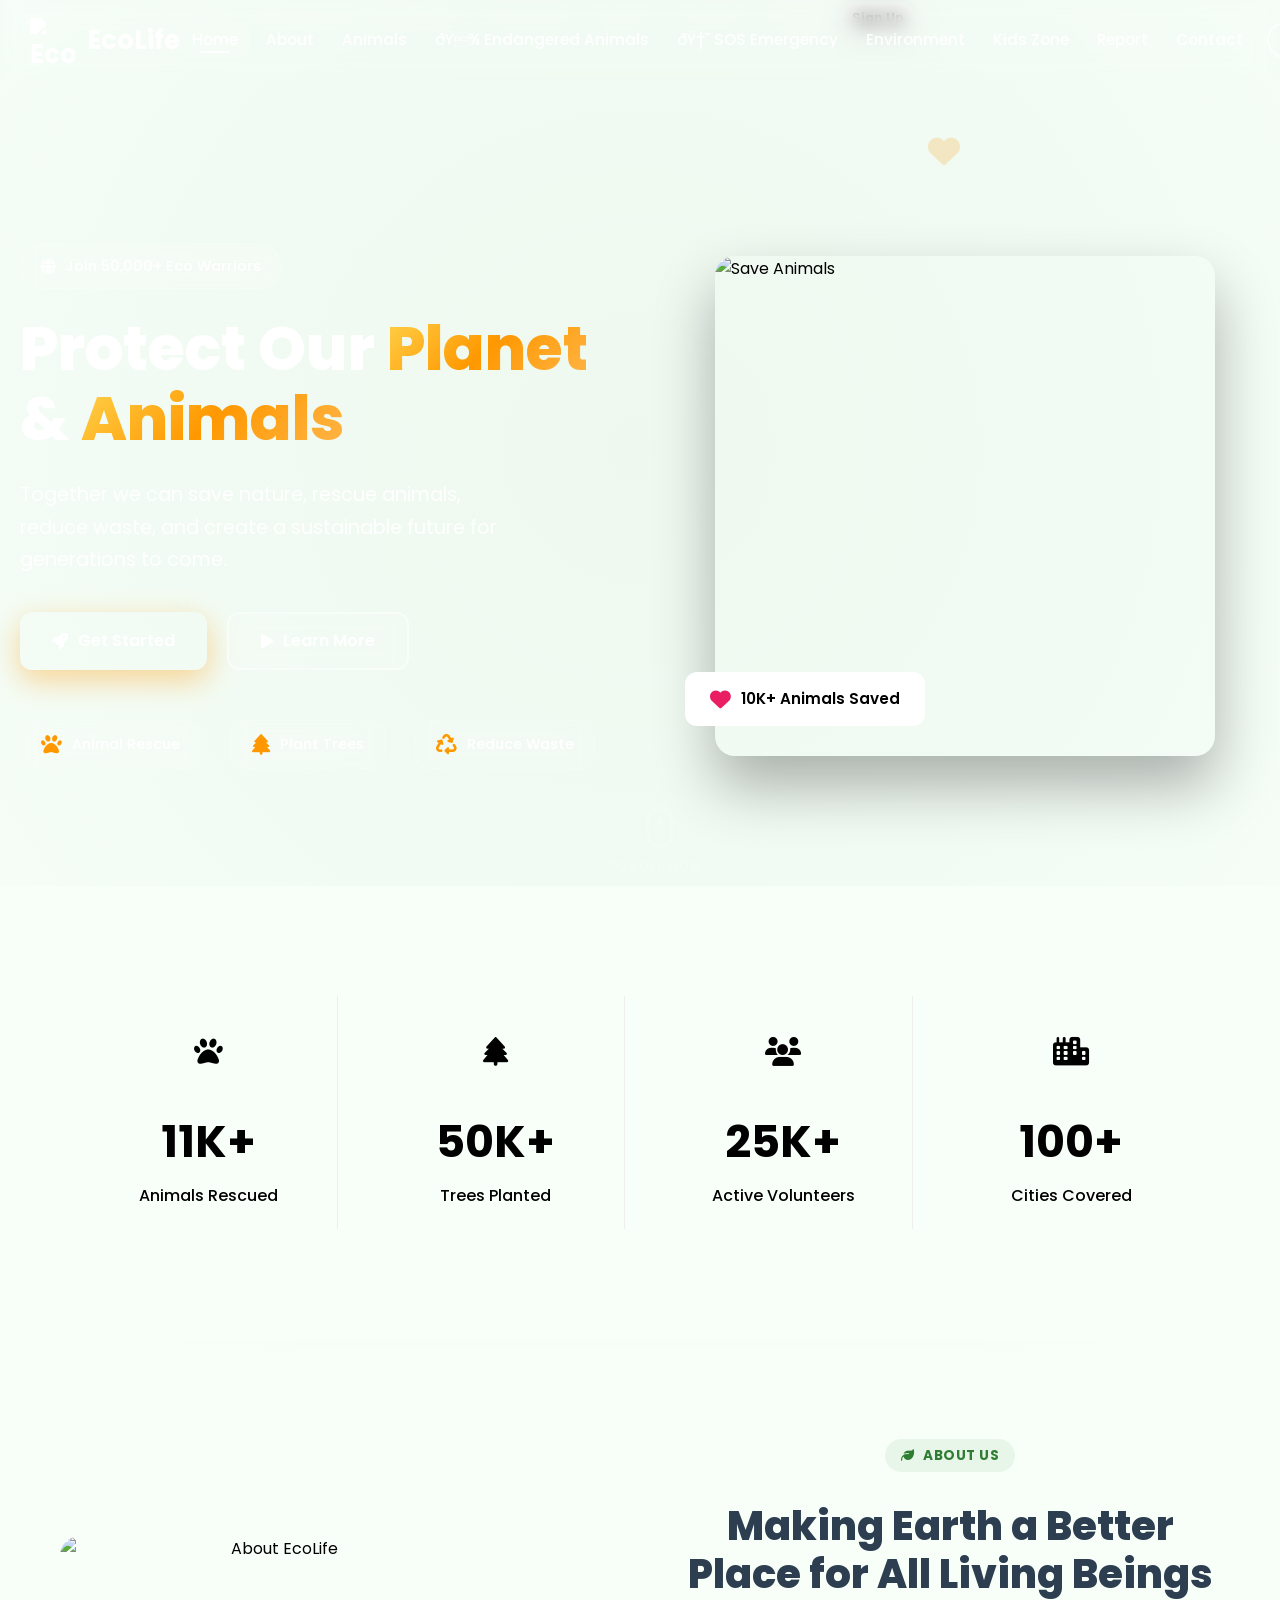
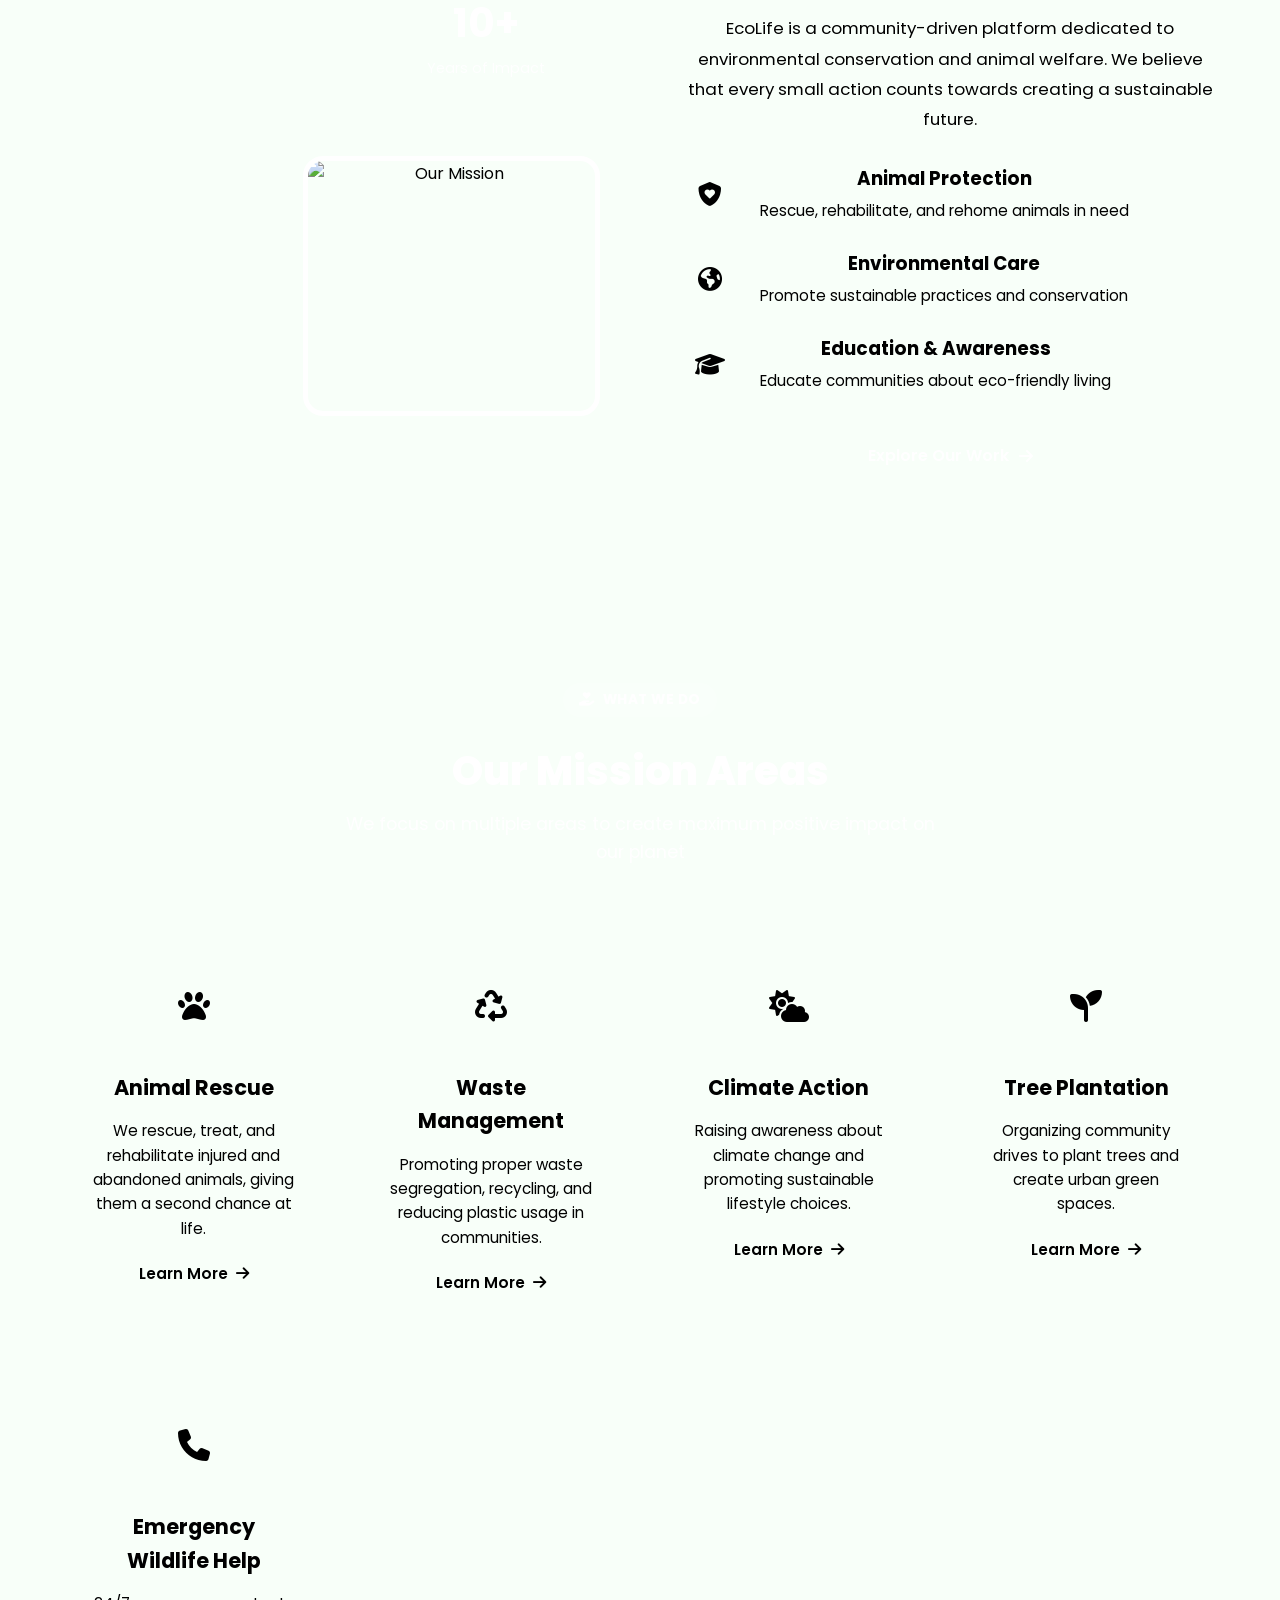
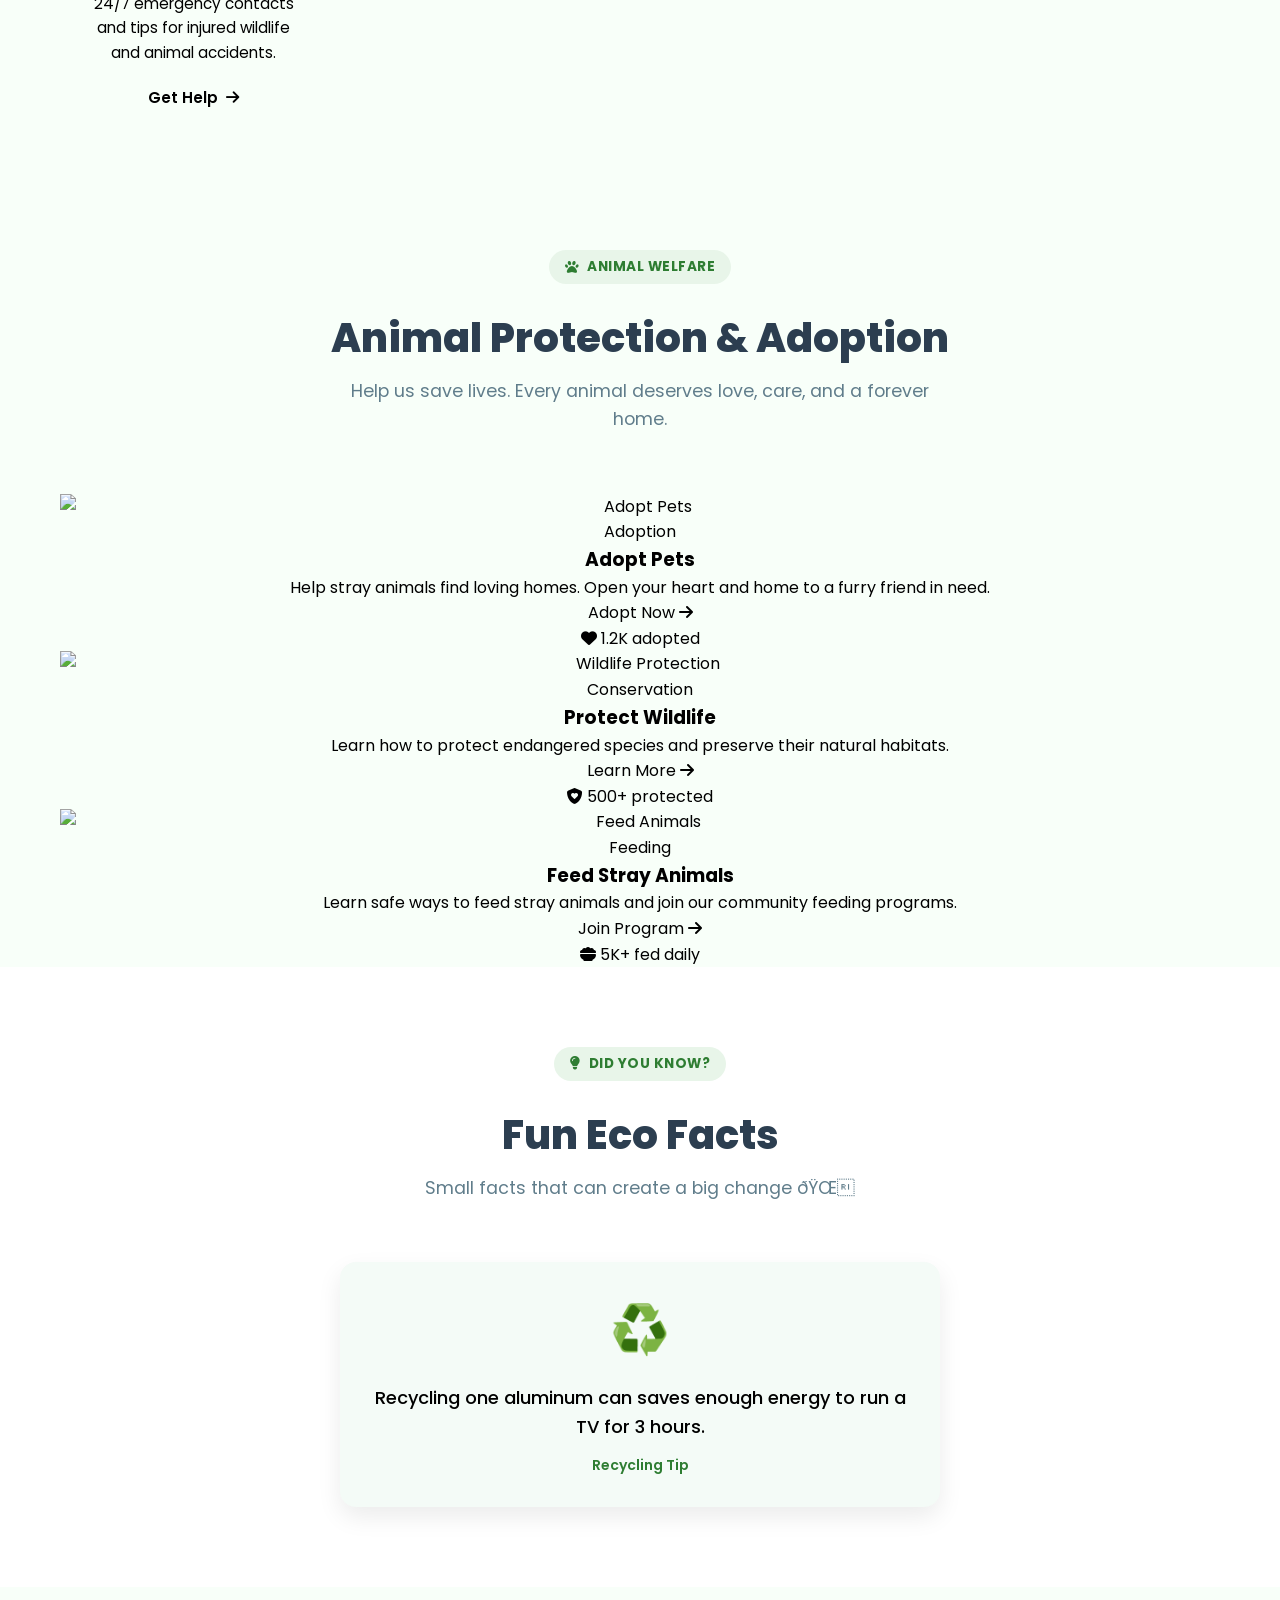
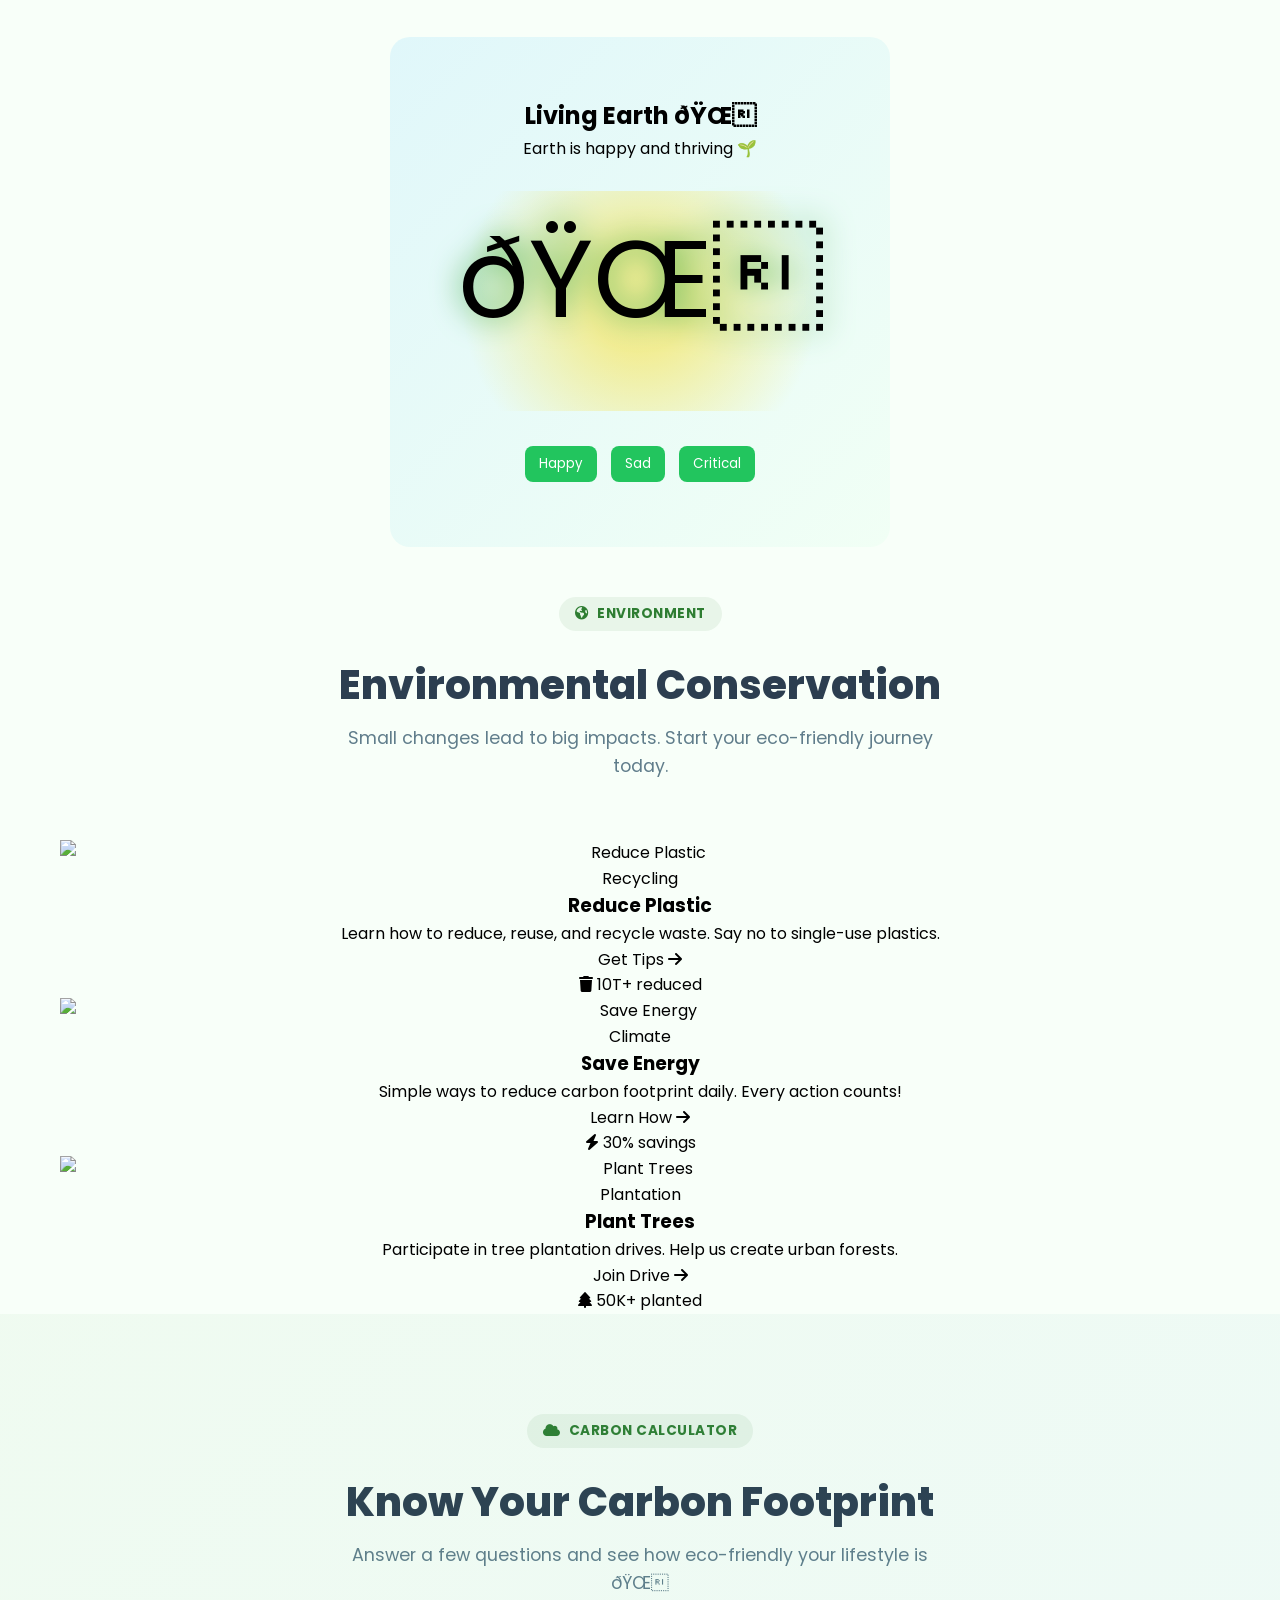
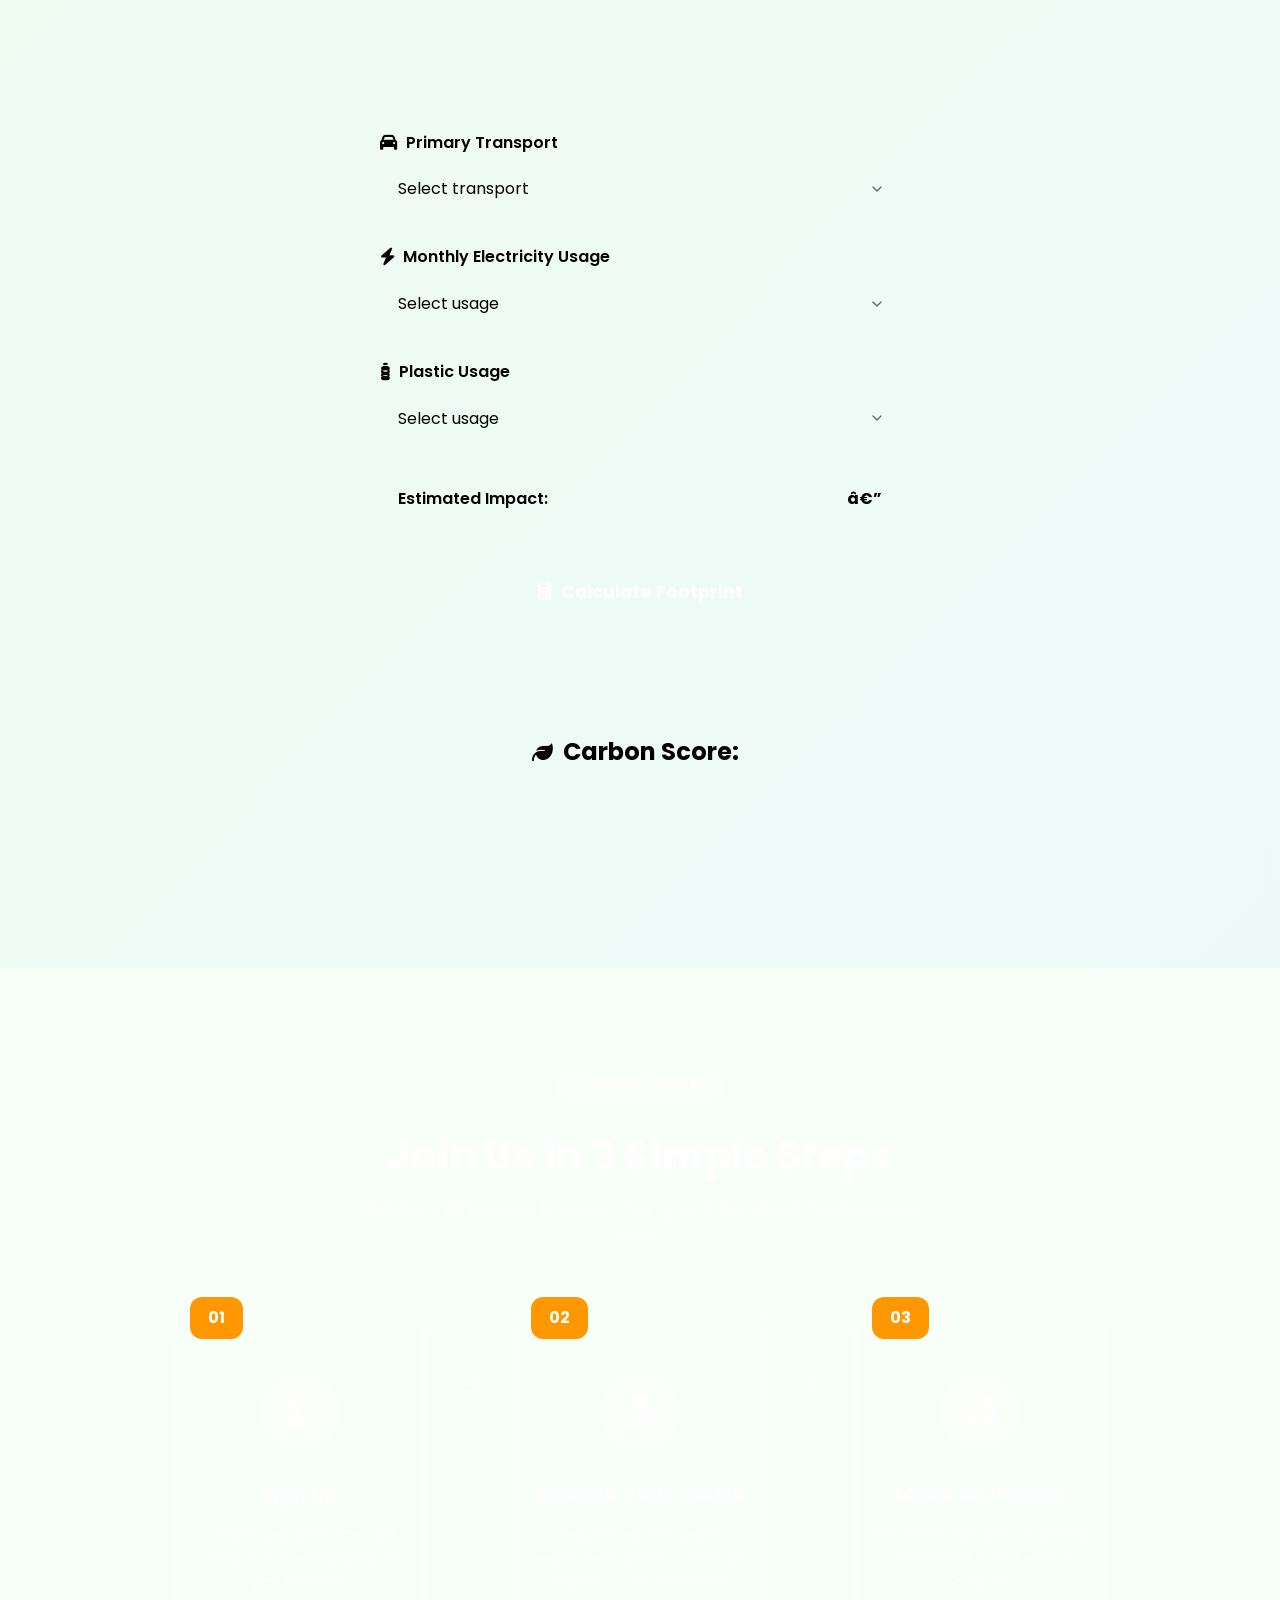
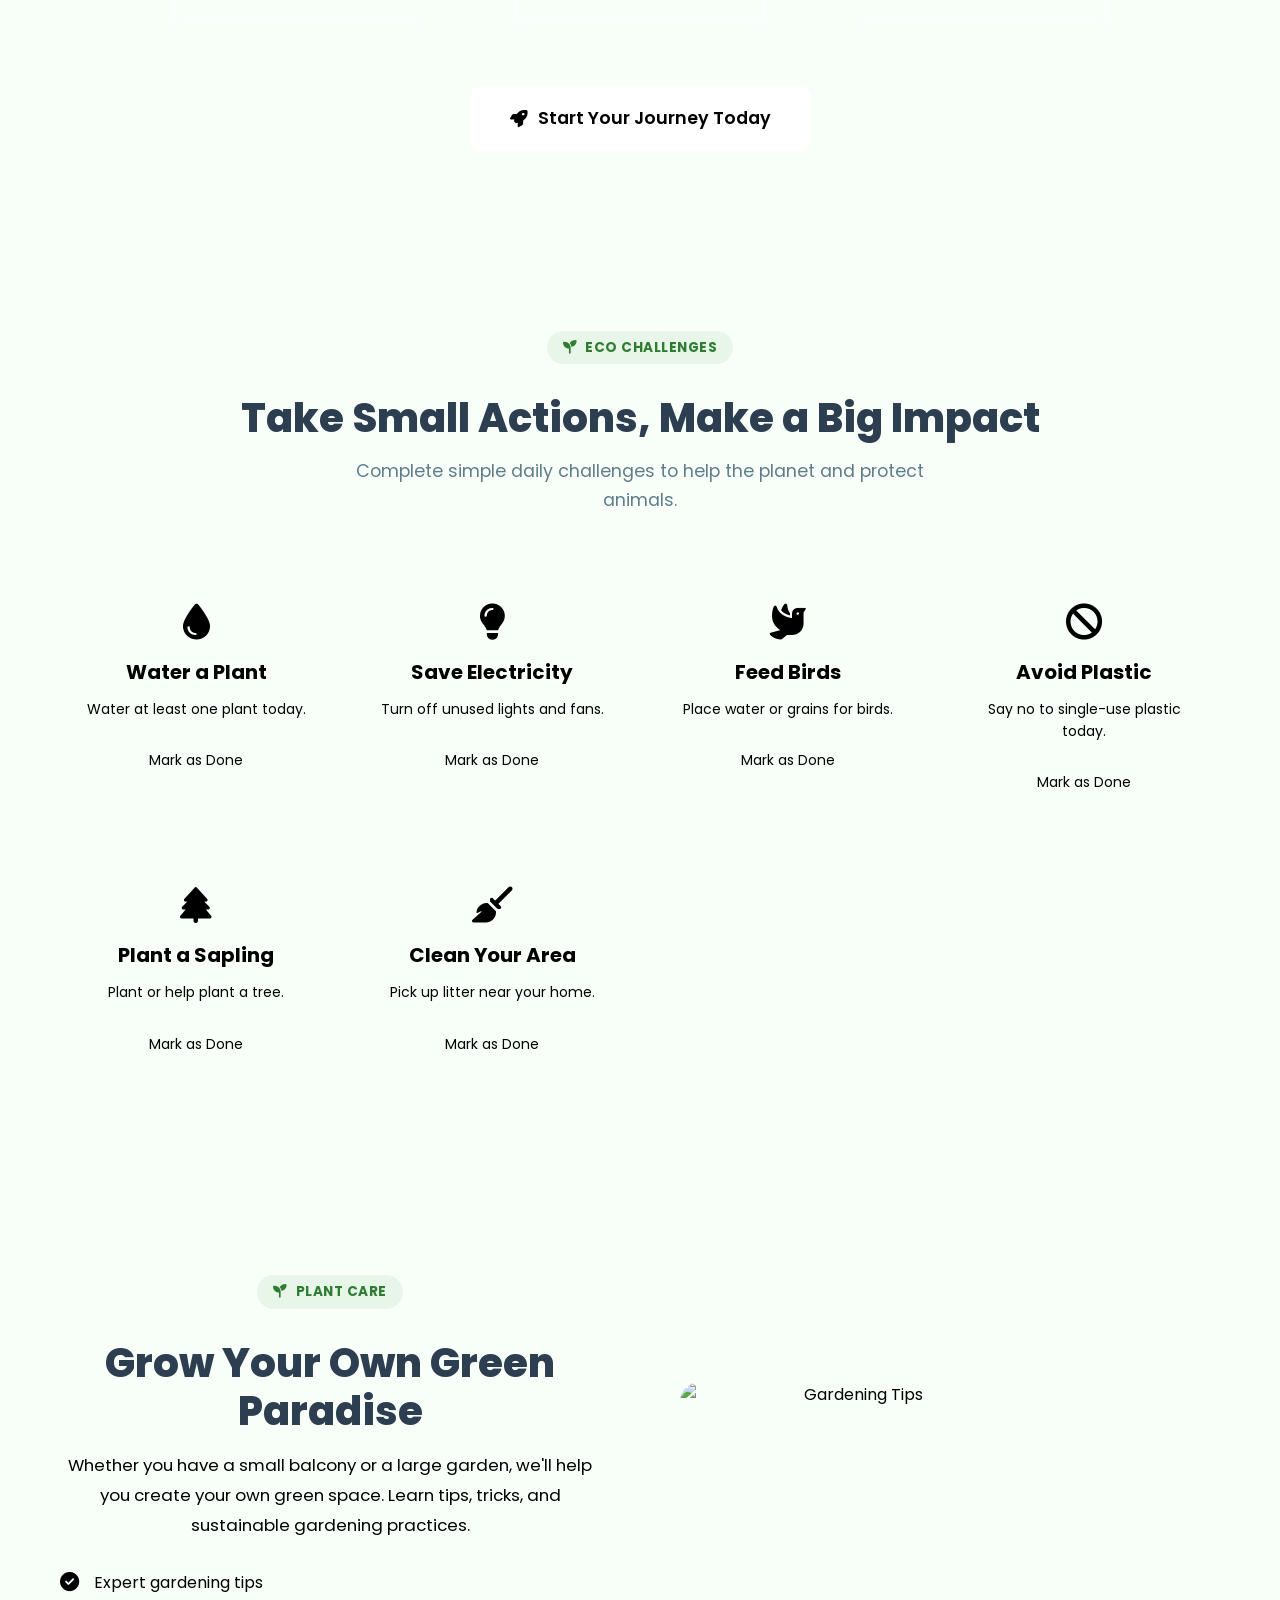
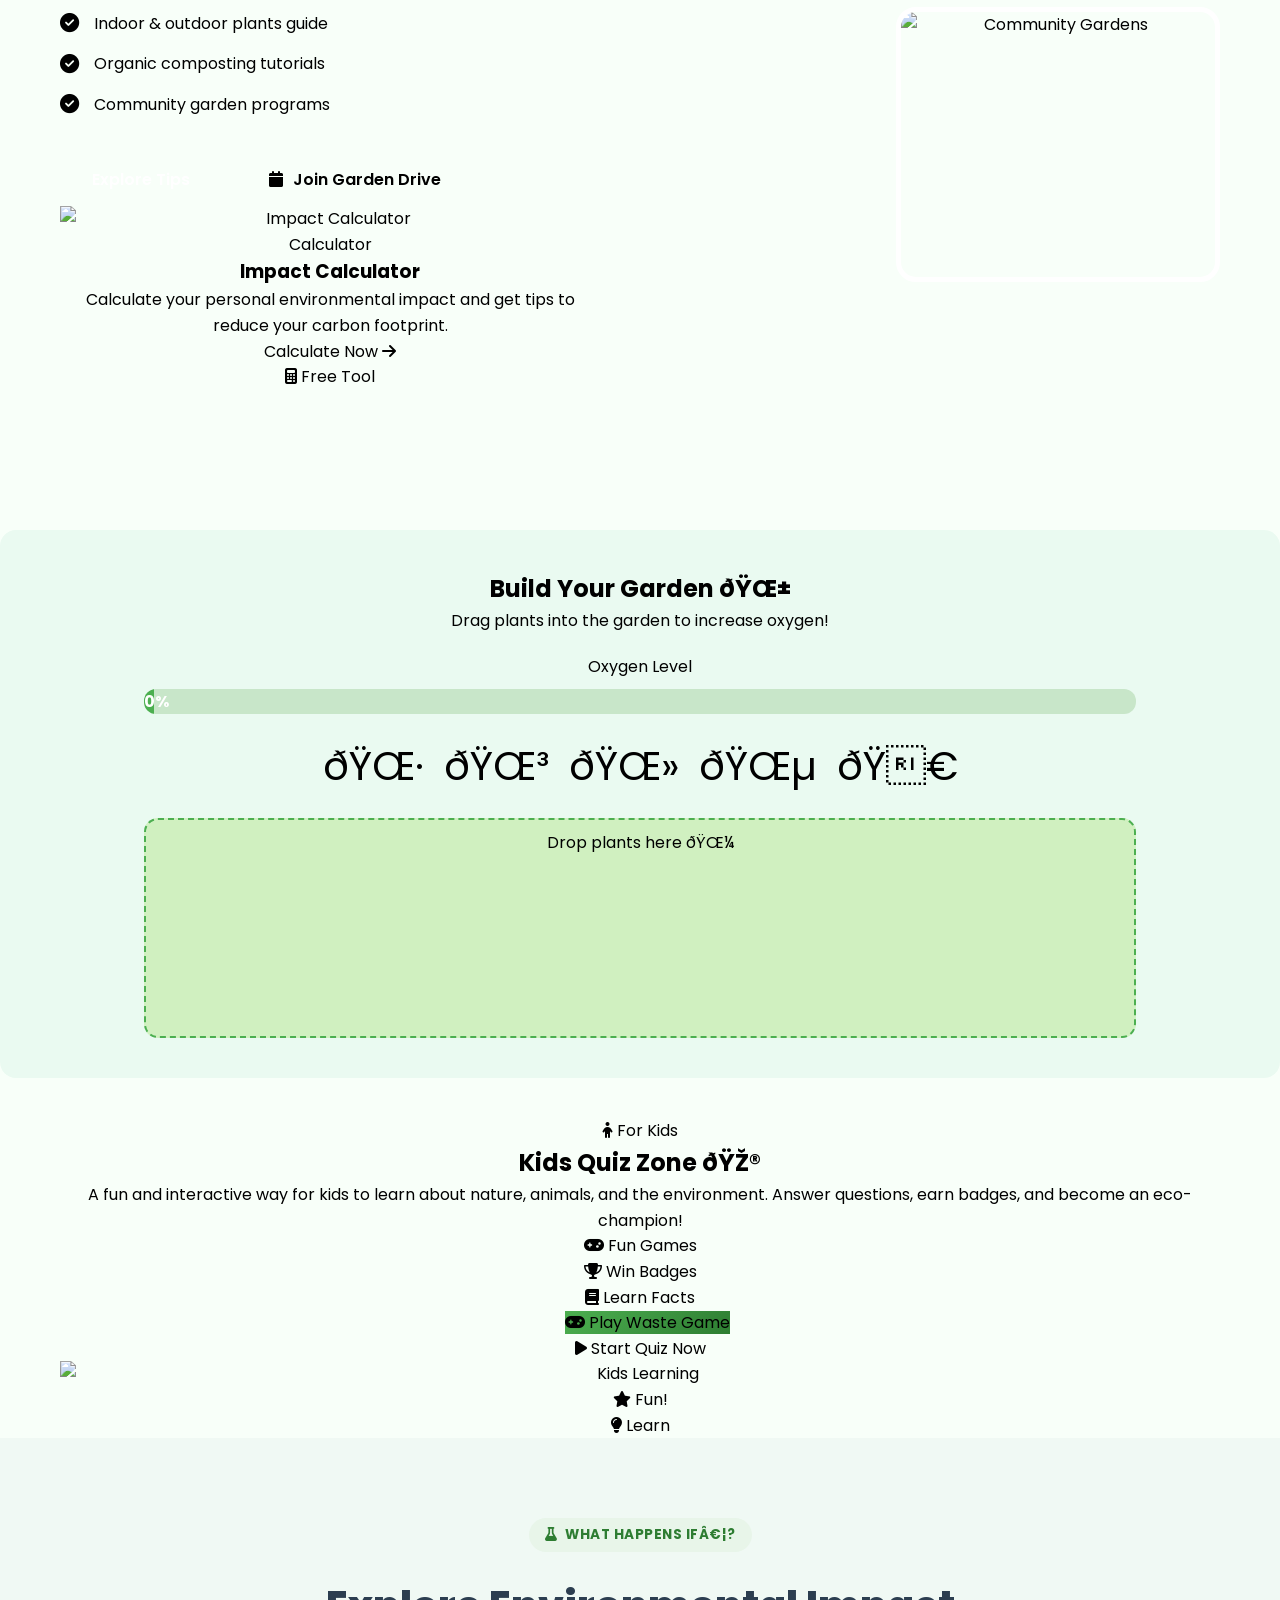
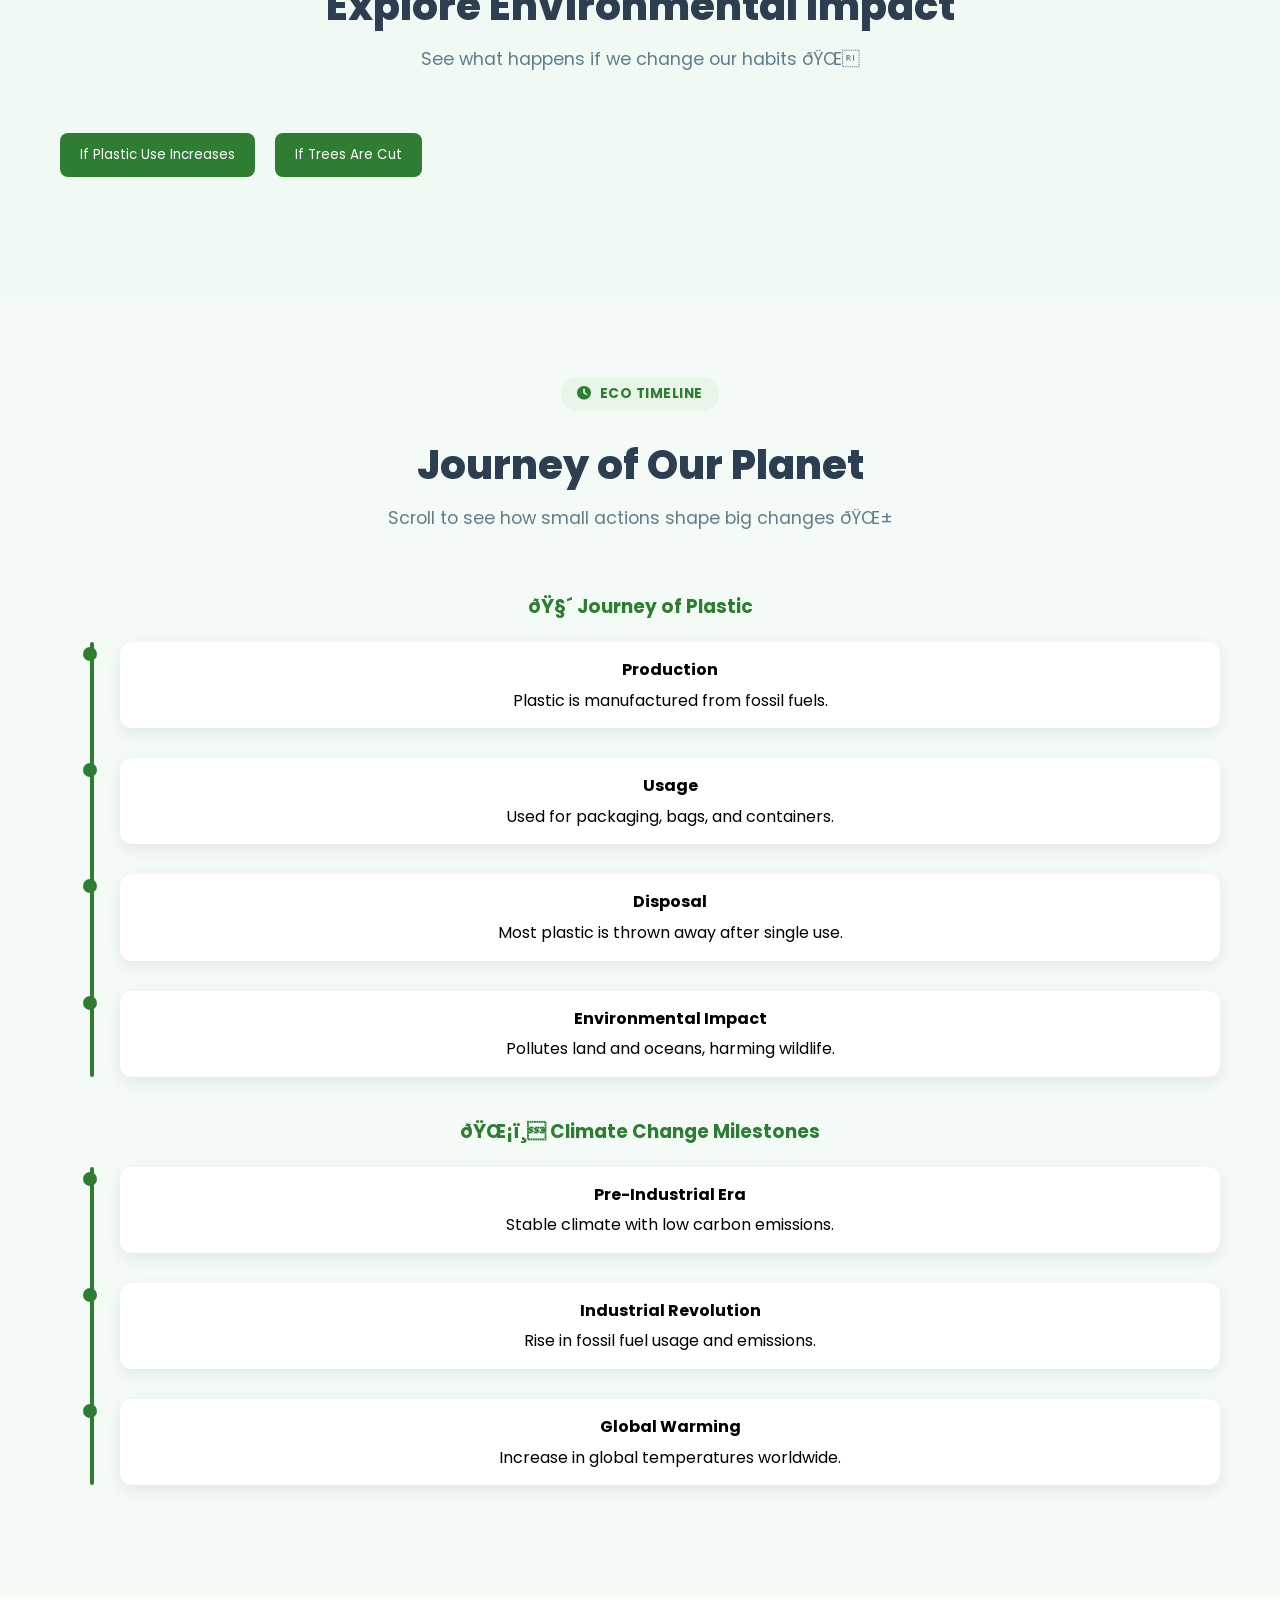
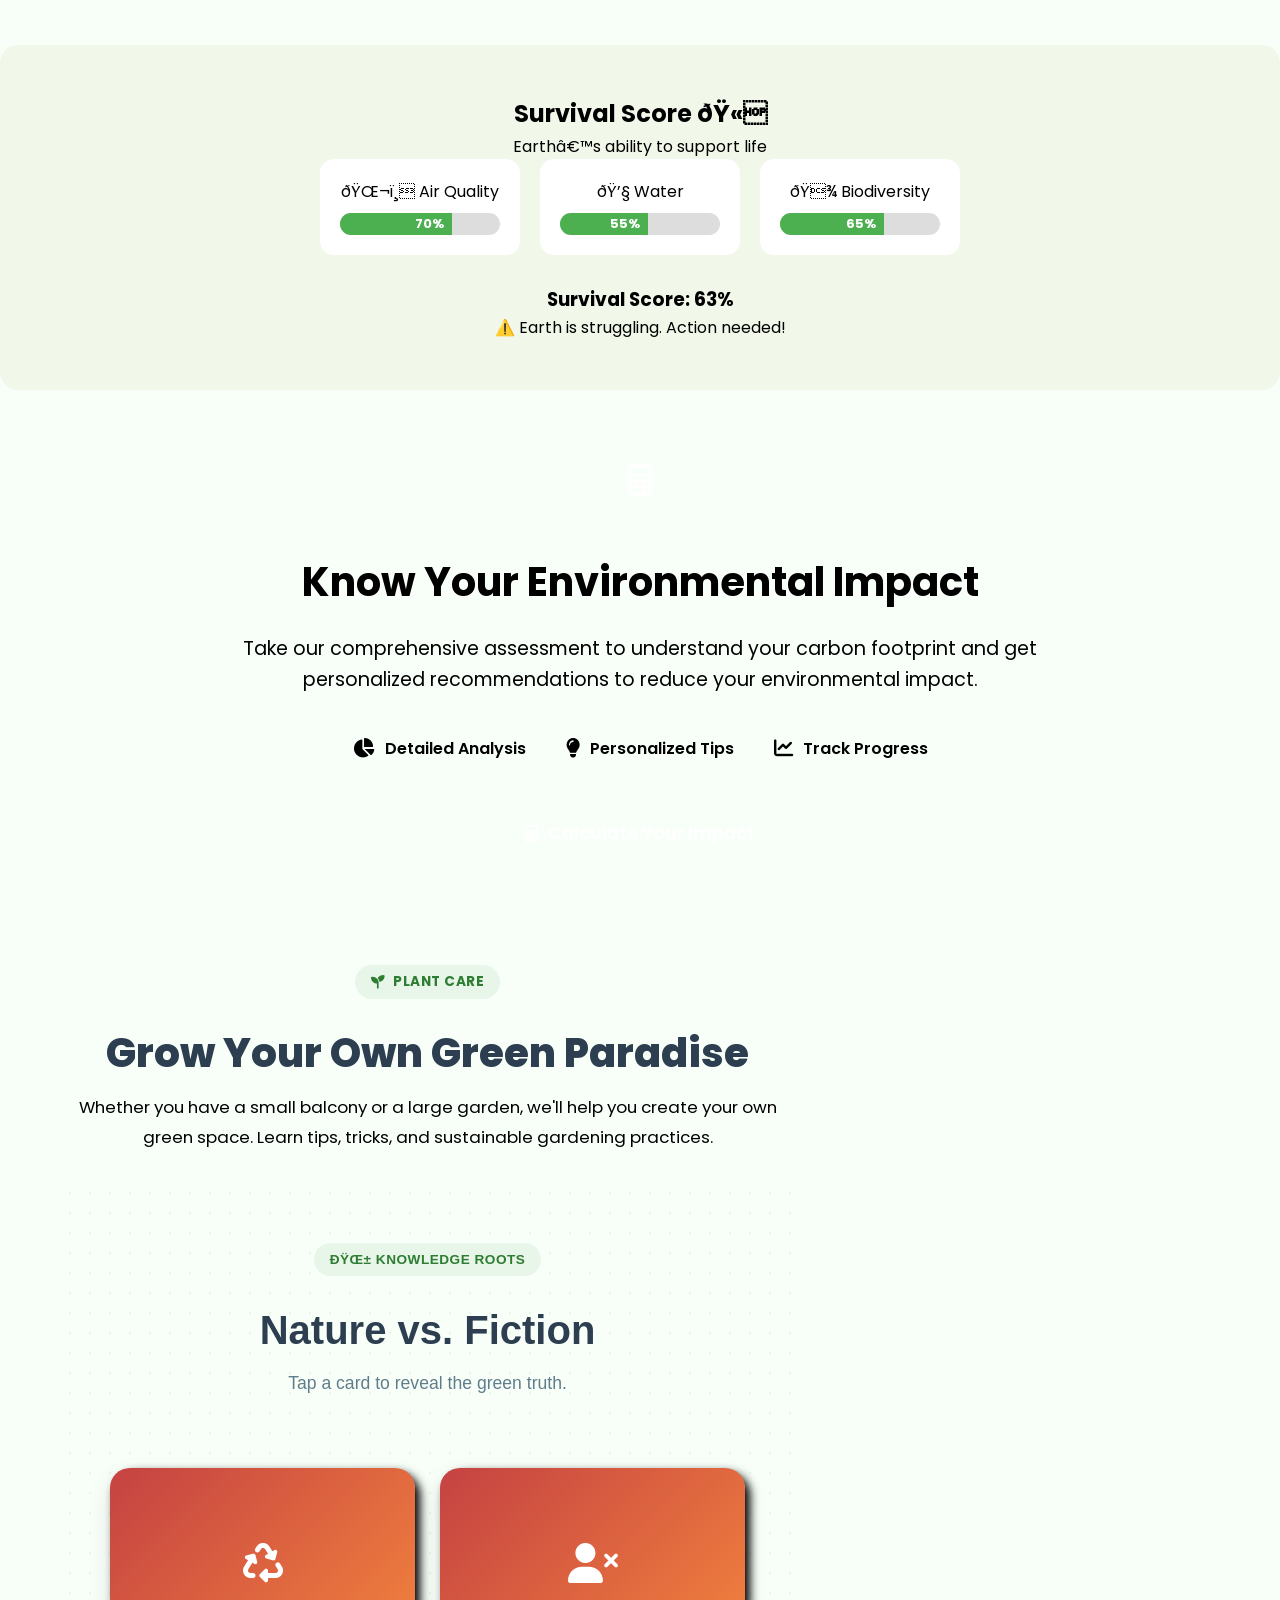
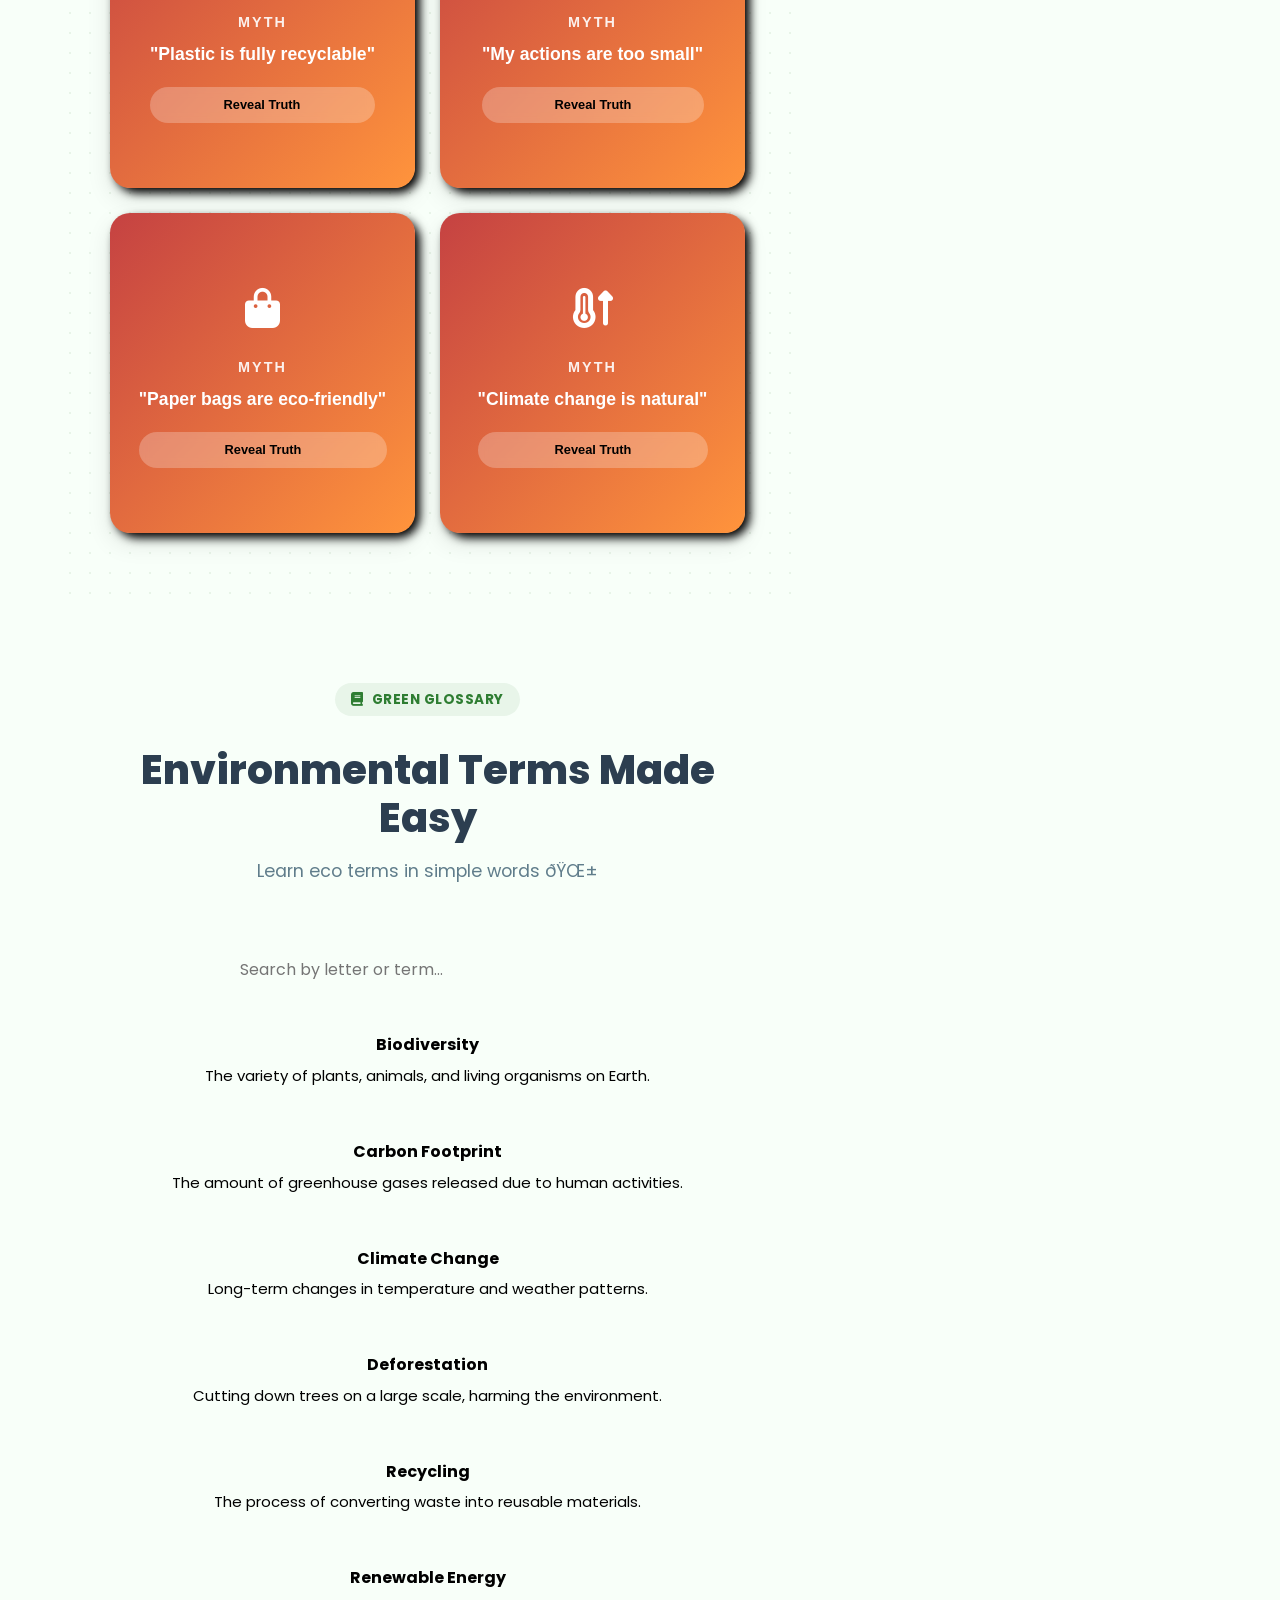
==== commit f37090d1: "Merge branch 'main' into header-visible" ====
--- a/frontend/src/index.html
+++ b/frontend/src/index.html
@@ -76,30 +76,25 @@
         <span></span>
       </div>
 
-
-
       <ul class="nav-links" id="navLinks">
         <li><a href="#home" class="nav-link active">Home</a></li>
         <li><a href="#about" class="nav-link">About</a></li>
         <li><a href="#animal" class="nav-link">Animals</a></li>
         <li><a href="pages/endangered-animals.html" class="nav-link">🐾 Endangered Animals</a></li>
-        <li><a href="pages/emergency-wildlife-help.html" class="nav-link">🆘 SOS Emergency</a></li>
+        <li><a href="pages/sos.html" class="nav-link">🆘 SOS Emergency</a></li>
         <li><a href="#environment" class="nav-link">Environment</a></li>
         <li><a href="#quiz" class="nav-link">Kids Zone</a></li>
-        <li><a href="#report" class="nav-link">Report</a></li>
+        <li><a href="./pages/report.html" class="nav-link">Report</a></li>
         <li><a href="../src/pages/contact.html" class="nav-link">Contact</a></li>
         <li class="nav-auth">
           <a href="/frontend/src/pages/Login.html" class="btn-login">Login</a>
           <a href="/frontend/src/pages/Signup.html" class="btn-signup">Sign Up</a>
+          <div class="theme-toggle" id="themeToggle" title="Toggle Dark Mode">
+            <i class="fa-solid fa-moon"></i>
+          </div>
         </li>
       </ul>
     </div>
-
-    <!-- Dark Mode Toggle -->
-<div class="theme-toggle" id="themeToggle" title="Toggle Dark Mode">
-  <i class="fa-solid fa-moon"></i>
-</div>
-
   </nav>
 
   <!-- Hero Section -->
@@ -380,19 +375,7 @@
     </div>
   </section>
 
-  <!-- AI Chatbot -->
-<div class="chatbot-container">
-  <div class="chat-header">🌱 Eco AI Buddy</div>
-
-  <div class="chat-body" id="chatBody">
-    <div class="bot-message">Hi! I'm EcoBot 🌍 How can I help you?</div>
-  </div>
-
-  <div class="chat-input">
-    <input type="text" id="userInput" placeholder="Ask me something..." />
-    <button onclick="sendMessage()">Send</button>
-  </div>
-</div>
+ 
 
 
   <!-- Animal Section -->
@@ -865,9 +848,9 @@
           </div>
 
           <div class="plant-cta">
-            <a href="/frontend/src/pages/plant-care.html" class="btn btn-primary">
-              <i class="fa-solid fa-leaf"></i> Explore Tips
-            </a>
+            <a href="pages/plant-care.html" class="btn btn-primary">
+  Explore Tips
+</a>
             <a href="pages/join-garden-drive.html" class="btn btn-outline">
               <i class="fa-solid fa-calendar"></i> Join Garden Drive
             </a>
@@ -1737,6 +1720,91 @@
       </div>
     </div>
   </div>
+
+  <!-- EcoLife Chatbot -->
+<div class="ecolife-chatbot">
+
+  <!-- Floating Button -->
+  <div class="eco-toggle" onclick="toggleEcoChat()">🌿</div>
+
+  <!-- Chat Window -->
+  <div class="eco-chatbox" id="ecoChat">
+    <div class="eco-header">
+      🌍 EcoLife Assistant
+      <span onclick="toggleEcoChat()">✖</span>
+    </div>
+
+    <div class="eco-body" id="ecoBody">
+      <div class="eco-bot">
+        Hi 👋 I’m your EcoLife guide 🌱  
+        Ask me about projects, sustainability, or how to contribute!
+      </div>
+    </div>
+
+    <div class="eco-input">
+      <input
+        type="text"
+        id="ecoInput"
+        placeholder="Ask about nature, projects..."
+        onkeypress="if(event.key==='Enter') sendEcoMessage()"
+      />
+      <button onclick="sendEcoMessage()">Send</button>
+    </div>
+  </div>
+
+</div>
+<script>
+const ecoChat = document.getElementById("ecoChat");
+const ecoBody = document.getElementById("ecoBody");
+const ecoInput = document.getElementById("ecoInput");
+
+function toggleEcoChat() {
+  ecoChat.style.display =
+    ecoChat.style.display === "flex" ? "none" : "flex";
+}
+
+function sendEcoMessage() {
+  const text = ecoInput.value.trim();
+  if (!text) return;
+
+  addEcoMessage(text, "eco-user");
+  ecoInput.value = "";
+
+  setTimeout(() => ecoReply(text.toLowerCase()), 600);
+}
+
+function addEcoMessage(text, cls) {
+  const div = document.createElement("div");
+  div.className = cls;
+  div.textContent = text;
+  ecoBody.appendChild(div);
+  ecoBody.scrollTop = ecoBody.scrollHeight;
+}
+
+function ecoReply(msg) {
+  let reply =
+    "🌿 I’m here to help you explore EcoLife! Ask about projects, sustainability, or contributions.";
+
+  if (msg.includes("project")) {
+    reply = "🌍 We have eco projects like carbon calculators, Earth avatars, and green games.";
+  } 
+  else if (msg.includes("contribute")) {
+    reply = "🤝 You can contribute via GitHub by improving UI, adding features, or fixing bugs.";
+  } 
+  else if (msg.includes("earth")) {
+    reply = "🌎 The Earth avatar reflects environmental health based on user actions.";
+  }
+  else if (msg.includes("sustain")) {
+    reply = "♻️ Sustainability means protecting resources for future generations.";
+  }
+  else if (msg.includes("hello") || msg.includes("hi")) {
+    reply = "Hello 🌱 Let’s make the planet greener together!";
+  }
+
+  addEcoMessage(reply, "eco-bot");
+}
+</script>
+
 </body>
 
 </html>
--- a/frontend/src/css/style.css
+++ b/frontend/src/css/style.css
@@ -1453,91 +1453,6 @@
   background: linear-gradient(135deg, #4ade80, #22c55e);
 }
 
-.chatbot-container {
-  width: 320px;
-  position: fixed;
-  bottom: 90px;
-  right: 30px;
-  background: #ffffff;
-  border-radius: 16px;
-  box-shadow: 0 10px 30px rgba(0,0,0,0.2);
-  overflow: hidden;
-  font-family: Arial, sans-serif;
-  z-index: 1000;
-}
-
-body.dark-theme .chatbot-container {
-  background: #020617;
-}
-
-.chat-header {
-  background: linear-gradient(135deg, #22c55e, #16a34a);
-  color: white;
-  padding: 14px;
-  text-align: center;
-  font-weight: bold;
-}
-
-.chat-body {
-  height: 260px;
-  padding: 12px;
-  overflow-y: auto;
-  background: #f0fdf4;
-}
-
-body.dark-theme .chat-body {
-  background: #020617;
-}
-
-.chat-input {
-  display: flex;
-  padding: 10px;
-  gap: 6px;
-}
-
-.chat-input input {
-  flex: 1;
-  padding: 8px;
-  border-radius: 8px;
-  border: 1px solid #ccc;
-}
-
-.chat-input button {
-  padding: 8px 12px;
-  background: #22c55e;
-  border: none;
-  border-radius: 8px;
-  color: white;
-  cursor: pointer;
-}
-
-/* Messages */
-.user-message {
-  background: #22c55e;
-  color: white;
-  padding: 8px 10px;
-  border-radius: 12px;
-  margin: 6px 0;
-  text-align: right;
-}
-
-.bot-message {
-  background: #e5e7eb;
-  padding: 8px 10px;
-  border-radius: 12px;
-  margin: 6px 0;
-}
-
-body.dark-theme .bot-message {
-  background: #1e293b;
-  color: #e5e7eb;
-/* ===== CALCULATOR CTA SECTION ===== */
-.calculator-cta-section {
-  padding: 80px 0;
-  background: linear-gradient(135deg, #e8f5e9 0%, #f1f8e9 100%);
-  position: relative;
-  overflow: hidden;
-}
 
 .calculator-cta-section::before {
   content: '';
@@ -1699,17 +1614,6 @@
   filter: drop-shadow(0 0 15px red);
 }
 
-.happy ~ .sun-rays {
-  opacity: 1;
-}
-
-.sad ~ .rain {
-  opacity: 1;
-}
-
-.critical .cracks {
-  opacity: 1;
-}
 
 /* Animations */
 @keyframes shake {
@@ -1740,3 +1644,108 @@
   color: white;
   cursor: pointer;
 }
+/* ================= ECOLIFE CHATBOT ================= */
+.ecolife-chatbot {
+  position: fixed;
+  bottom: 20px;
+  right: 20px;
+  z-index: 9999;
+  font-family: 'Poppins', sans-serif;
+}
+
+/* Toggle Button */
+.ecolife-chatbot .eco-toggle {
+  width: 60px;
+  height: 60px;
+  background: radial-gradient(circle, #34d399, #15803d);
+  border-radius: 50%;
+  color: white;
+  font-size: 26px;
+  display: flex;
+  align-items: center;
+  justify-content: center;
+  cursor: pointer;
+  box-shadow: 0 0 20px rgba(34,197,94,0.6);
+}
+
+/* Chatbox */
+.ecolife-chatbot .eco-chatbox {
+  width: 330px;
+  height: 440px;
+  background: linear-gradient(180deg, #0f3d2e, #052e16);
+  border-radius: 16px;
+  display: none;
+  flex-direction: column;
+  overflow: hidden;
+  box-shadow: 0 15px 40px rgba(0,0,0,0.5);
+}
+
+/* Header */
+.ecolife-chatbot .eco-header {
+  background: linear-gradient(135deg, #22c55e, #16a34a);
+  color: white;
+  padding: 14px;
+  font-weight: 600;
+  display: flex;
+  justify-content: space-between;
+  align-items: center;
+}
+
+/* Body */
+.ecolife-chatbot .eco-body {
+  flex: 1;
+  padding: 12px;
+  overflow-y: auto;
+}
+
+/* Messages */
+.ecolife-chatbot .eco-bot,
+.ecolife-chatbot .eco-user {
+  max-width: 80%;
+  padding: 10px 14px;
+  margin-bottom: 10px;
+  border-radius: 14px;
+  font-size: 14px;
+  animation: fadeIn 0.3s ease;
+}
+
+.ecolife-chatbot .eco-bot {
+  background: #14532d;
+  color: #dcfce7;
+  align-self: flex-start;
+}
+
+.ecolife-chatbot .eco-user {
+  background: #22c55e;
+  color: white;
+  align-self: flex-end;
+}
+
+/* Input */
+.ecolife-chatbot .eco-input {
+  display: flex;
+  border-top: 1px solid #14532d;
+}
+
+.ecolife-chatbot .eco-input input {
+  flex: 1;
+  padding: 10px;
+  background: #022c22;
+  color: white;
+  border: none;
+  outline: none;
+}
+
+.ecolife-chatbot .eco-input button {
+  background: #22c55e;
+  color: white;
+  border: none;
+  padding: 0 16px;
+  cursor: pointer;
+}
+
+/* Animation */
+@keyframes fadeIn {
+  from { opacity: 0; transform: translateY(6px); }
+  to { opacity: 1; transform: translateY(0); }
+}
--- a/frontend/src/css/components/navbar.css
+++ b/frontend/src/css/components/navbar.css
@@ -0,0 +1,352 @@
+/* ===== NAVBAR ===== */
+.navbar {
+  position: fixed;
+  top: 0;
+  left: 0;
+  width: 100%;
+  z-index: 1000;
+  background: var(--navbar-bg);
+  backdrop-filter: blur(10px);
+  -webkit-backdrop-filter: blur(10px);
+  transition: var(--transition-normal);
+}
+
+.navbar.scrolled {
+  background: var(--navbar-bg);
+  box-shadow: var(--shadow-lg);
+}
+
+.nav-container {
+  max-width: 1400px;
+  margin: 0 auto;
+  padding: 0 30px;
+  display: flex;
+  align-items: center;
+  justify-content: space-between;
+  height: 80px;
+}
+
+/* Logo */
+.navbar .logo {
+  display: flex;
+  align-items: center;
+  gap: 12px;
+  font-size: 1.6rem;
+  font-weight: 700;
+  color: #fff;
+  text-decoration: none;
+}
+
+.navbar .logo-img {
+  width: 45px;
+  height: 45px;
+  filter: brightness(0) invert(1);
+  transition: var(--transition-normal);
+}
+
+.navbar .logo:hover .logo-img {
+  transform: rotate(15deg) scale(1.1);
+}
+
+/* Nav Links */
+.nav-links {
+  display: flex;
+  align-items: center;
+  gap: 4px;
+  order: 2;
+}
+
+.nav-link {
+  color: rgba(255, 255, 255, 0.9);
+  font-size: 0.95rem;
+  font-weight: 500;
+  padding: 8px 12px;
+  border-radius: var(--radius-md);
+  transition: var(--transition-normal);
+  position: relative;
+  white-space: nowrap;
+}
+
+.nav-link::after {
+  content: "";
+  position: absolute;
+  bottom: 5px;
+  left: 50%;
+  transform: translateX(-50%);
+  width: 0;
+  height: 2px;
+  background: #fff;
+  border-radius: 2px;
+  transition: var(--transition-normal);
+}
+
+.nav-link:hover,
+.nav-link.active {
+  color: #fff;
+  background: rgba(255, 255, 255, 0.15);
+}
+
+.nav-link:hover::after,
+.nav-link.active::after {
+  width: 30px;
+}
+
+/* Auth Buttons */
+.nav-auth {
+  display: flex;
+  align-items: center;
+  gap: 6px;
+  margin-left: 8px;
+  flex-shrink: 0;
+}
+
+.btn-login {
+  padding: 6px 12px;
+  border: 2px solid rgba(255, 255, 255, 0.8);
+  border-radius: var(--radius-xl);
+  color: #fff;
+  font-weight: 600;
+  font-size: 0.8rem;
+  transition: var(--transition-normal);
+  white-space: nowrap;
+}
+
+.btn-login:hover {
+  background: #fff;
+  color: var(--primary-color);
+  border-color: #fff;
+  transform: translateY(-2px);
+}
+
+.btn-signup {
+  padding: 6px 12px;
+  background: #fff;
+  color: var(--primary-color);
+  border-radius: var(--radius-xl);
+  font-weight: 600;
+  font-size: 0.8rem;
+  transition: var(--transition-normal);
+  box-shadow: 0 4px 15px rgba(0, 0, 0, 0.1);
+  white-space: nowrap;
+}
+
+.btn-signup:hover {
+  background: var(--secondary-color);
+  color: #fff;
+  transform: translateY(-2px);
+  box-shadow: 0 6px 20px rgba(255, 152, 0, 0.4);
+}
+
+/* Mobile Toggle */
+.nav-toggle {
+  display: none;
+  flex-direction: column;
+  gap: 5px;
+  cursor: pointer;
+  padding: 10px;
+  z-index: 1001;
+}
+
+.nav-toggle span {
+  width: 28px;
+  height: 3px;
+  background: #fff;
+  border-radius: 3px;
+  transition: var(--transition-normal);
+}
+
+.nav-toggle.active span:nth-child(1) {
+  transform: rotate(45deg) translate(6px, 6px);
+}
+
+.nav-toggle.active span:nth-child(2) {
+  opacity: 0;
+}
+
+.nav-toggle.active span:nth-child(3) {
+  transform: rotate(-45deg) translate(6px, -6px);
+}
+
+.theme-toggle{
+  cursor: pointer;
+  border-radius: 10px;
+  padding: 0px 10px;
+}
+
+/* ===== RESPONSIVE NAVBAR ===== */
+@media (max-width: 1200px) {
+  .nav-link {
+    padding: 6px 8px;
+    font-size: 0.8rem;
+  }
+
+  .btn-login,
+  .btn-signup {
+    padding: 5px 10px;
+    font-size: 0.75rem;
+  }
+
+  .theme-toggle-btn {
+    min-width: 30px;
+    height: 30px;
+    padding: 4px 6px;
+    font-size: 0.95rem;
+  }
+}
+
+@media (max-width: 1024px) {
+   .nav-toggle {
+    display: flex;
+  }
+}
+
+/* Tablet styles (768px - 1024px) */
+@media (max-width: 1024px) and (min-width: 769px) {
+  .nav-container {
+    padding: 0 15px;
+    height: 70px;
+  }
+
+  .nav-links {
+    gap: 2px;
+    flex-wrap: nowrap;
+    justify-content: flex-end;
+    max-width: calc(100% - 180px);
+  }
+
+  .nav-link {
+    padding: 6px 8px;
+    font-size: 0.8rem;
+    white-space: nowrap;
+  }
+
+  .nav-auth {
+    margin-left: 6px;
+    gap: 4px;
+    flex-shrink: 0;
+  }
+
+  .btn-login,
+  .btn-signup {
+    padding: 6px 10px;
+    font-size: 0.8rem;
+  }
+
+  .theme-toggle-btn {
+    padding: 6px 8px;
+    font-size: 0.9rem;
+    background: rgba(255, 255, 255, 0.1);
+    border: 1px solid rgba(255, 255, 255, 0.2);
+    color: var(--navbar-text);
+    border-radius: var(--radius-md);
+    transition: var(--transition-normal);
+    display: flex;
+    align-items: center;
+    justify-content: center;
+    min-width: 34px;
+    height: 34px;
+  }
+
+  .theme-toggle-btn:hover {
+    background: rgba(255, 255, 255, 0.2);
+    transform: scale(1.05);
+  }
+
+  .theme-toggle-btn i {
+    font-size: 1rem;
+  }
+}
+
+@media (max-width: 768px) {
+  .nav-links {
+    position: fixed;
+    top: 0;
+    right: -100%;
+    width: 300px;
+    height: 100vh;
+    background: var(--gradient-primary);
+    flex-direction: column;
+    align-items: center;
+    justify-content: center;
+    padding: 100px 30px 30px;
+    gap: 20px;
+    transition: var(--transition-slow);
+    box-shadow: -10px 0 40px rgba(0, 0, 0, 0.3);
+  }
+
+  .nav-links.active {
+    right: 0;
+  }
+
+  .nav-link {
+    width: 100%;
+    padding: 10px 20px;
+    font-size: 1rem;
+  }
+
+  .nav-link::after {
+    display: none;
+  }
+
+  .nav-auth {
+    flex-direction: column;
+    width: 100%;
+    margin-left: 0;
+    margin-top: 20px;
+    padding-top: 20px;
+    border-top: 1px solid rgba(255, 255, 255, 0.2);
+  }
+
+  .theme-toggle-btn {
+    width: 100%;
+    margin: 10px 0;
+  }
+}
+
+/* Theme Toggle Button */
+.theme-toggle-btn {
+  background: rgba(255, 255, 255, 0.1);
+  border: 1px solid rgba(255, 255, 255, 0.2);
+  color: var(--navbar-text);
+  font-size: 1rem;
+  cursor: pointer;
+  padding: 5px 8px;
+  border-radius: var(--radius-md);
+  transition: var(--transition-normal);
+  display: flex;
+  align-items: center;
+  justify-content: center;
+  min-width: 32px;
+  height: 32px;
+  flex-shrink: 0;
+}
+
+.theme-toggle-btn:hover {
+  background: rgba(255, 255, 255, 0.2);
+  transform: scale(1.1);
+}
+
+.theme-toggle-btn i {
+  transition: var(--transition-normal);
+}
+
+@media (max-width: 480px) {
+  .nav-container {
+    padding: 0 20px;
+    height: 70px;
+  }
+
+  .navbar .logo {
+    font-size: 1.3rem;
+  }
+
+  .navbar .logo-img {
+    width: 35px;
+    height: 35px;
+  }
+
+  .nav-links {
+    width: 100%;
+    right: -100%;
+  }
+}
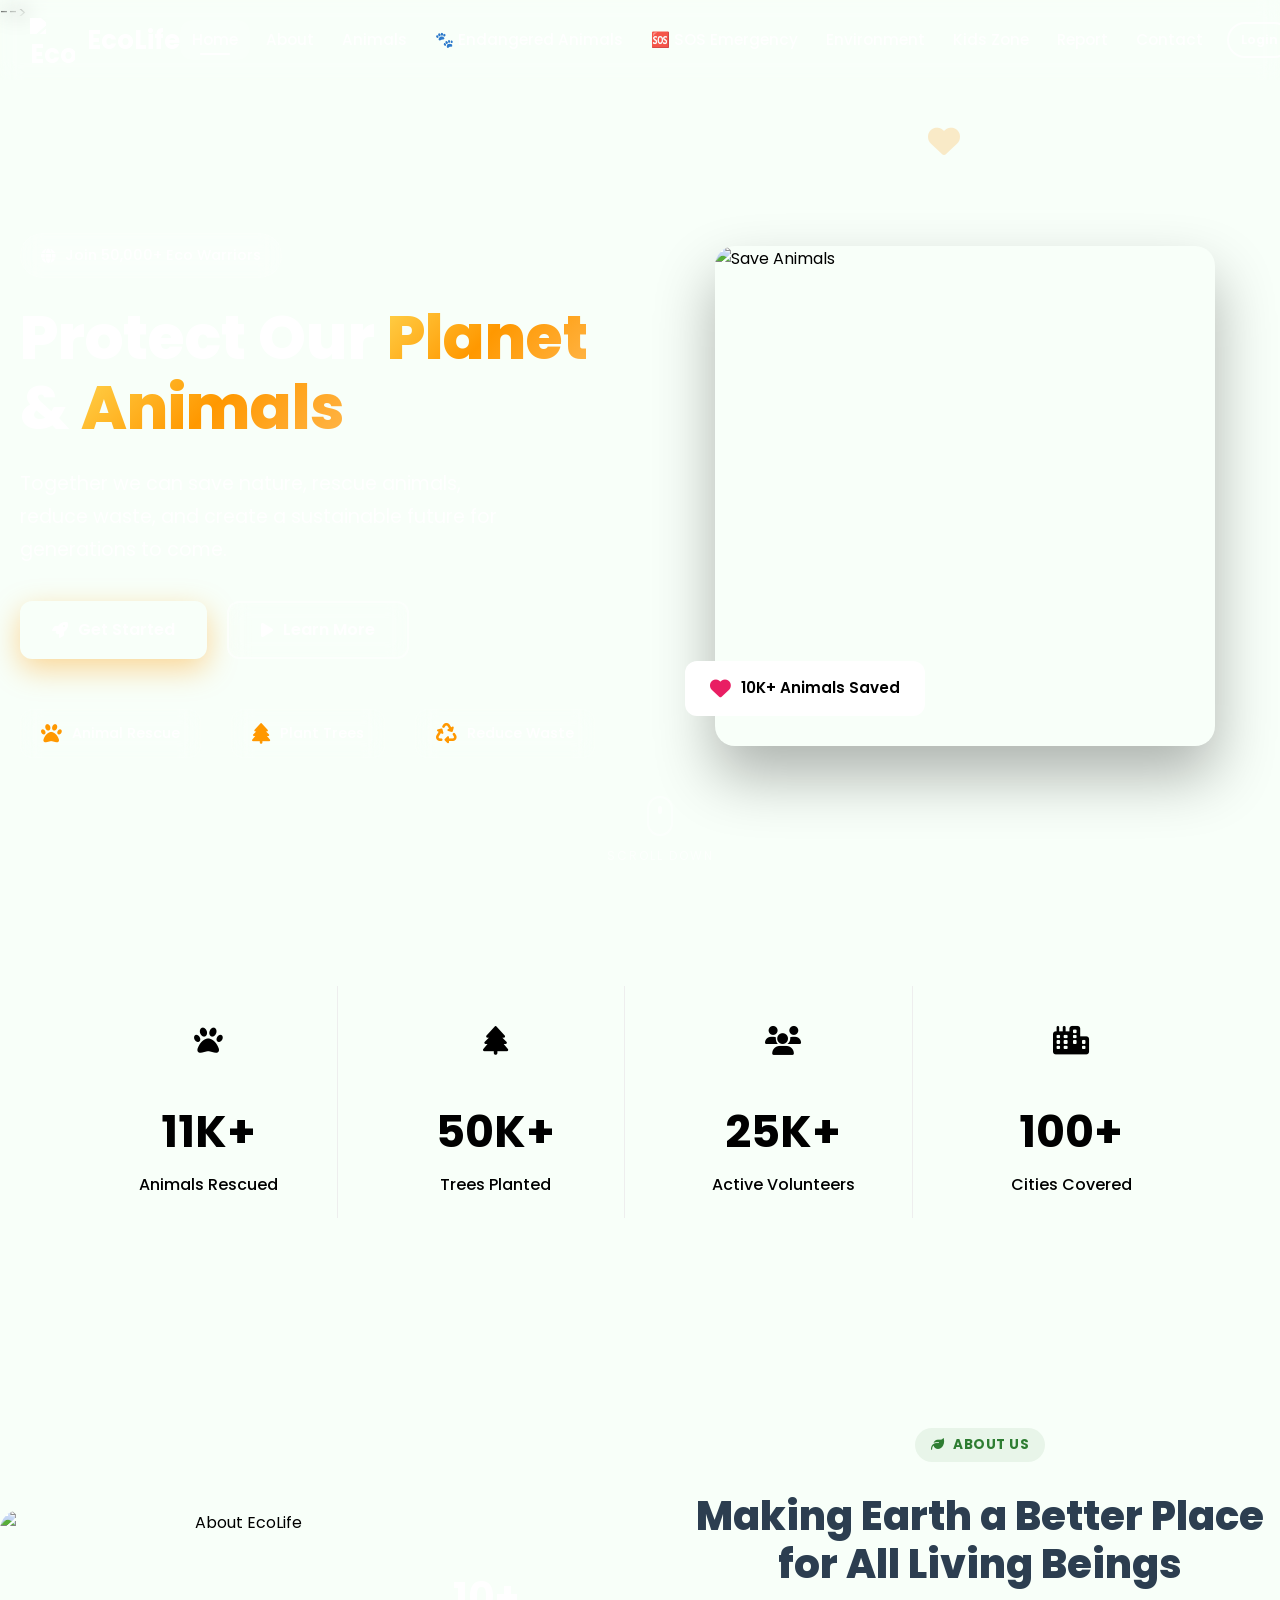
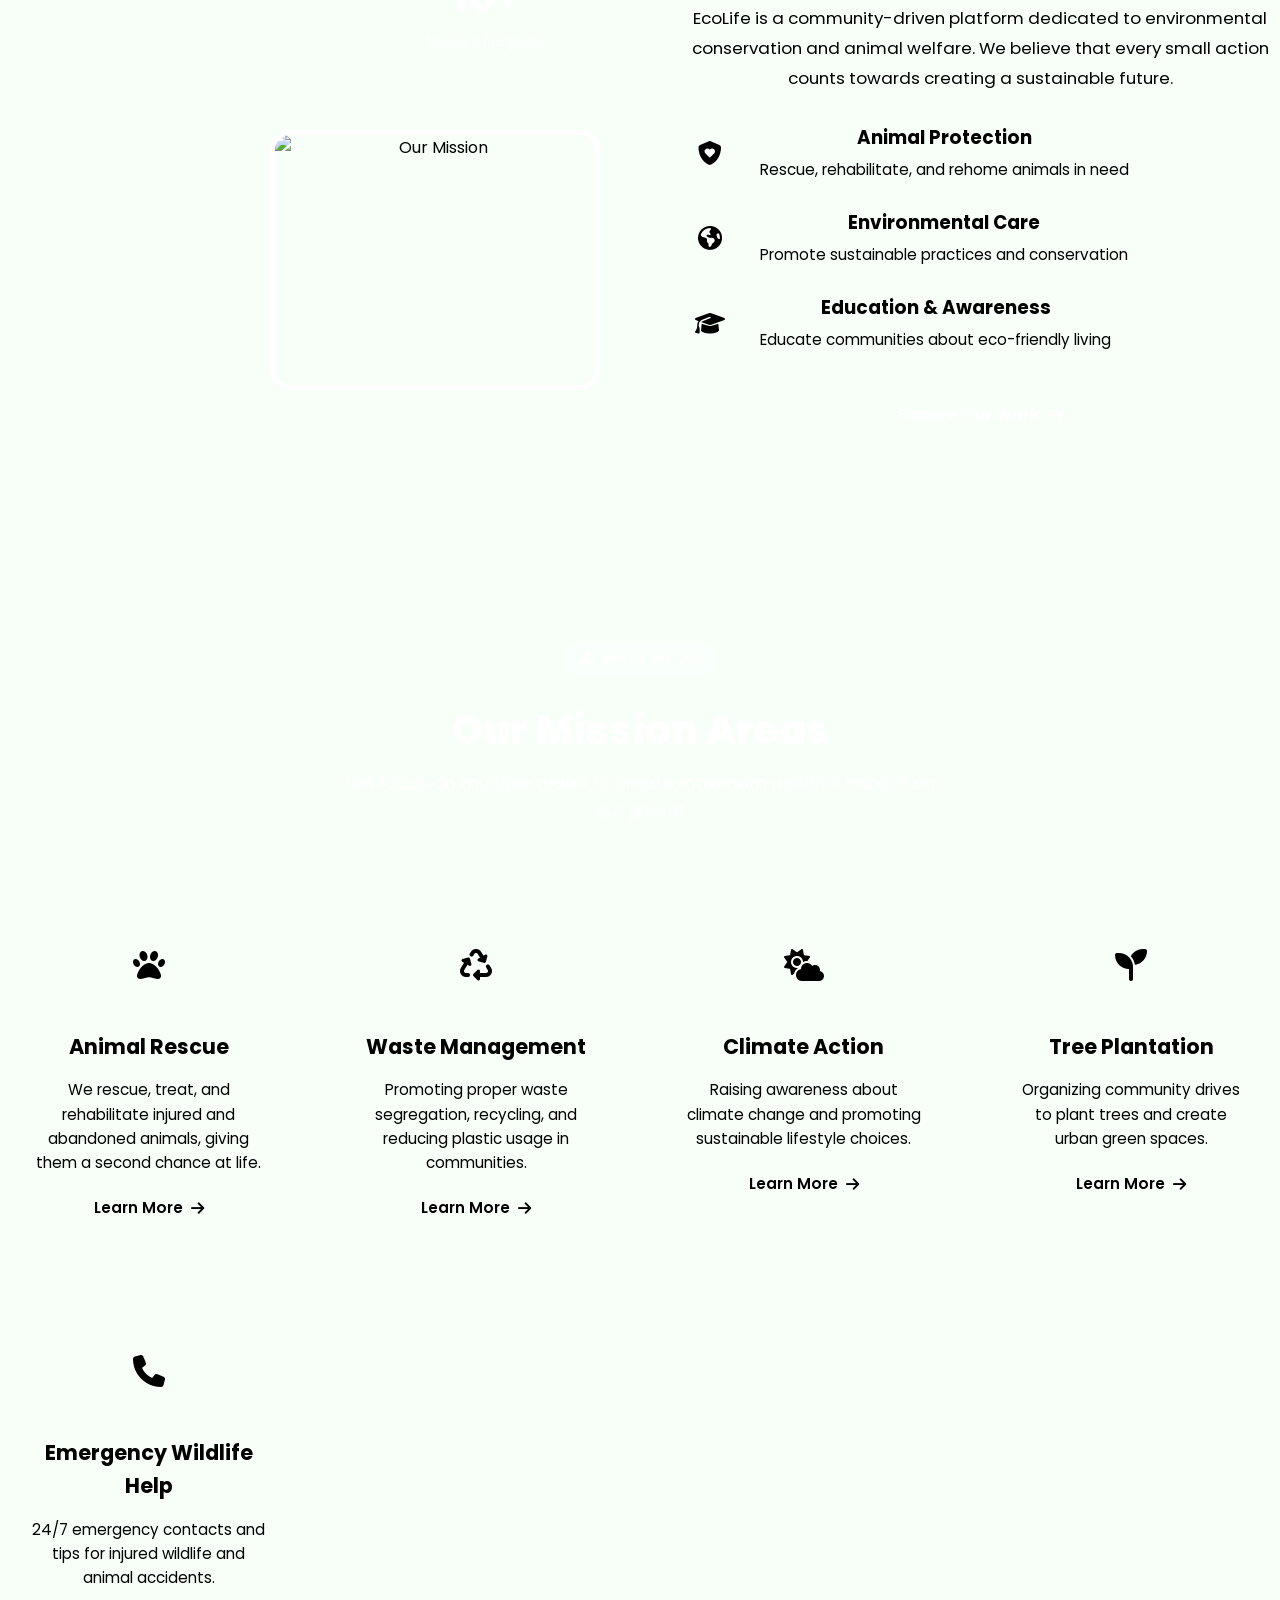
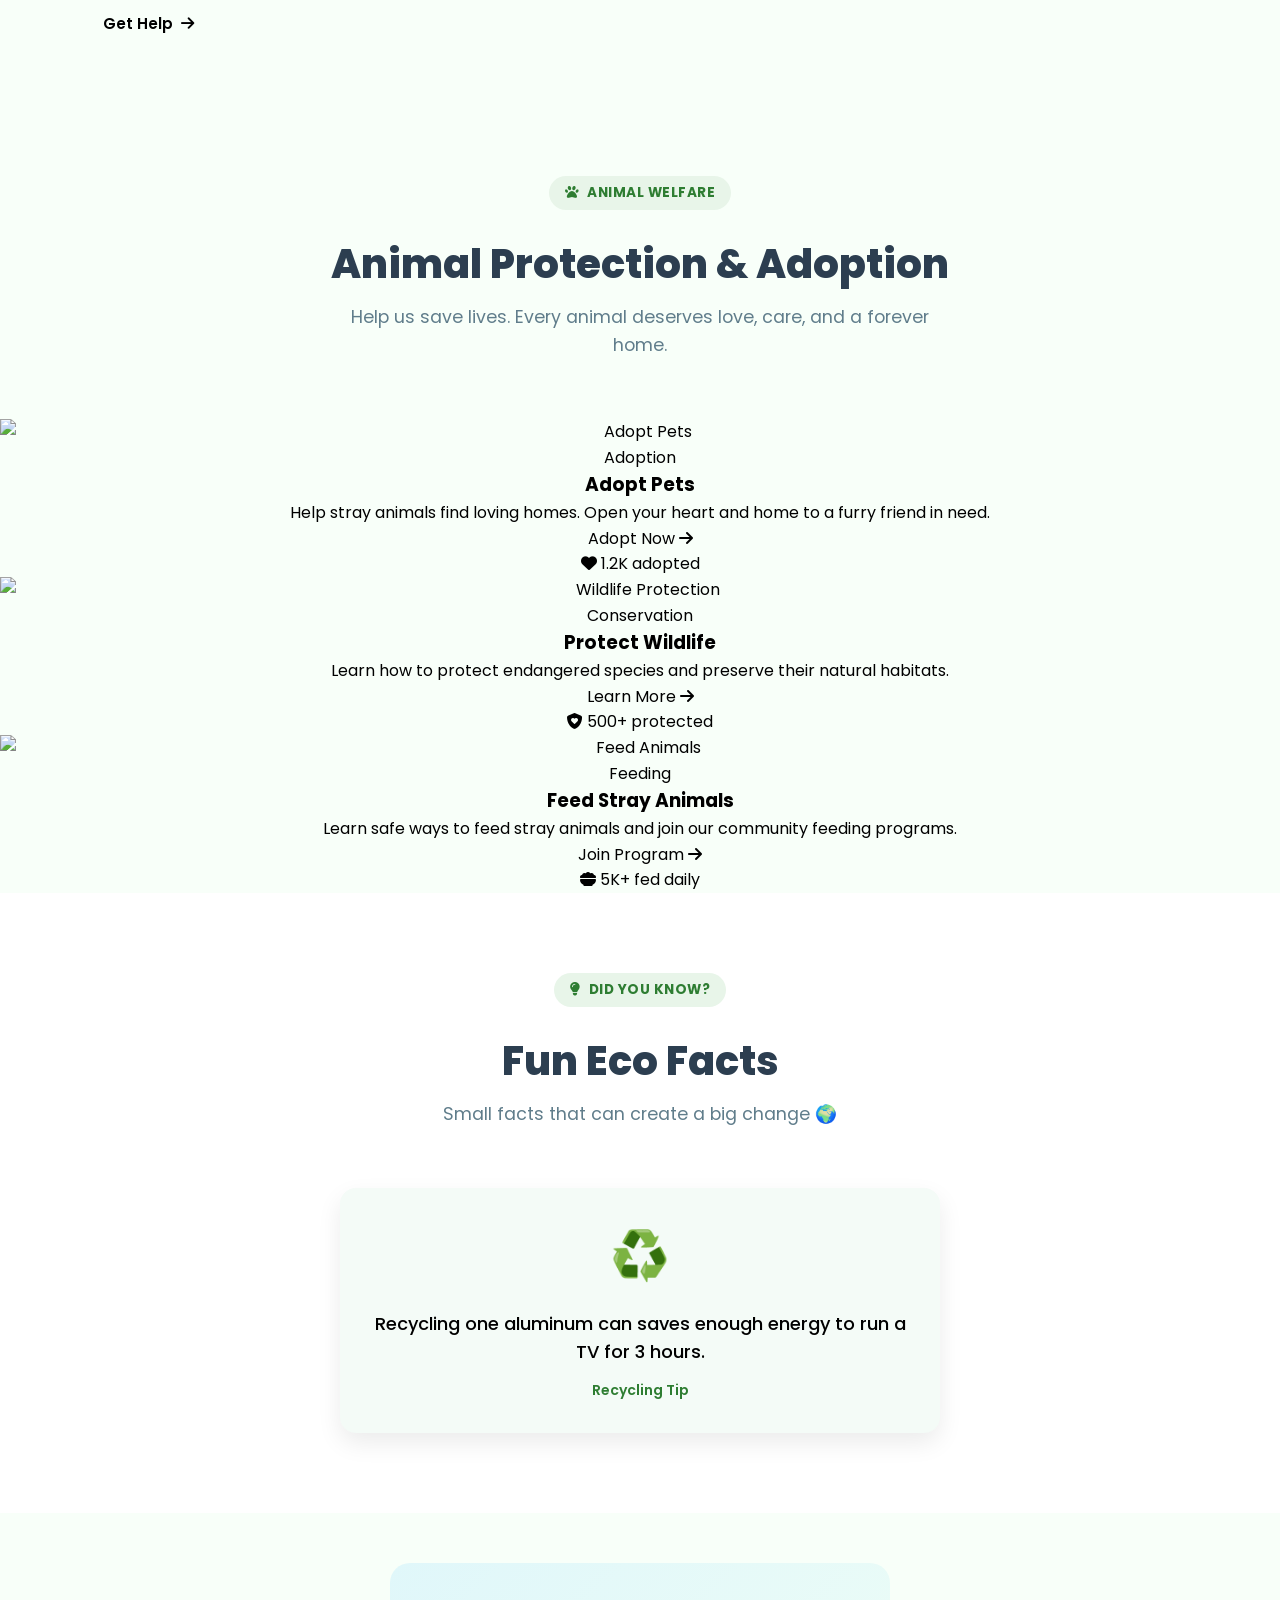
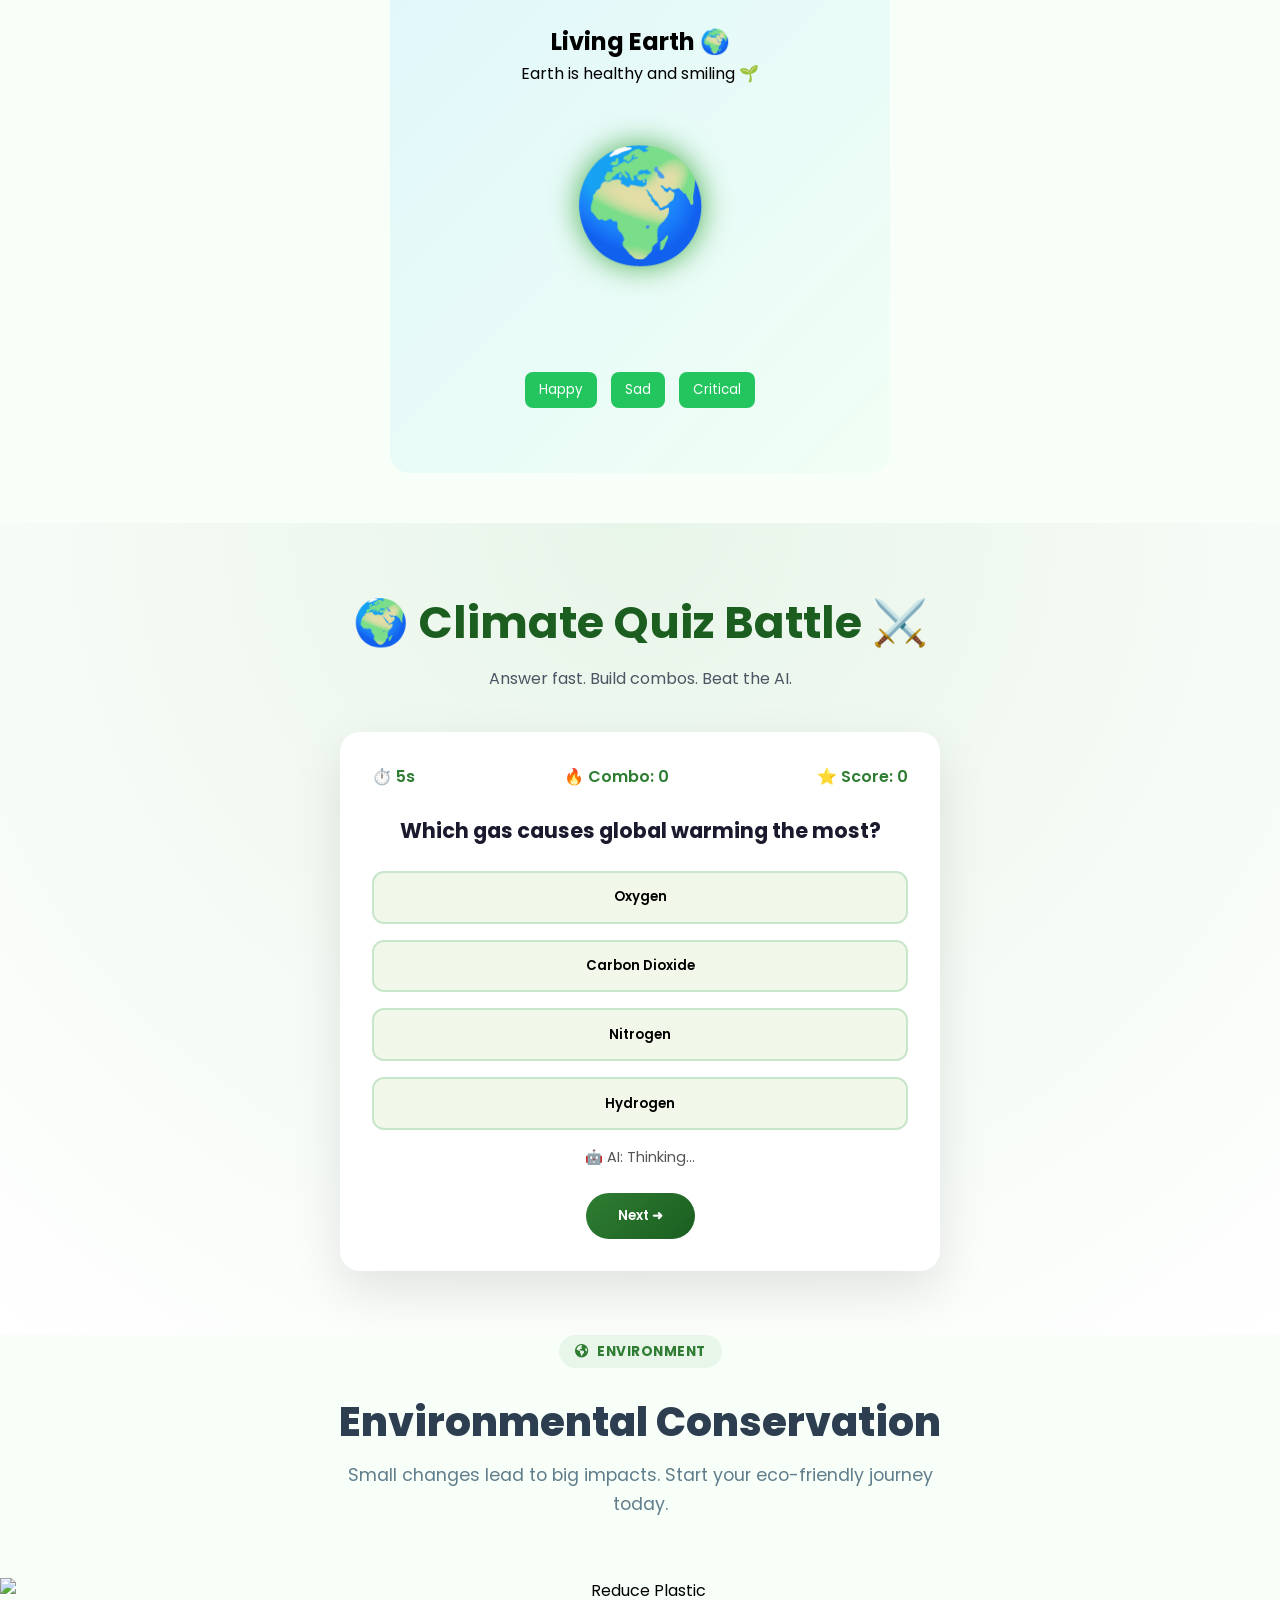
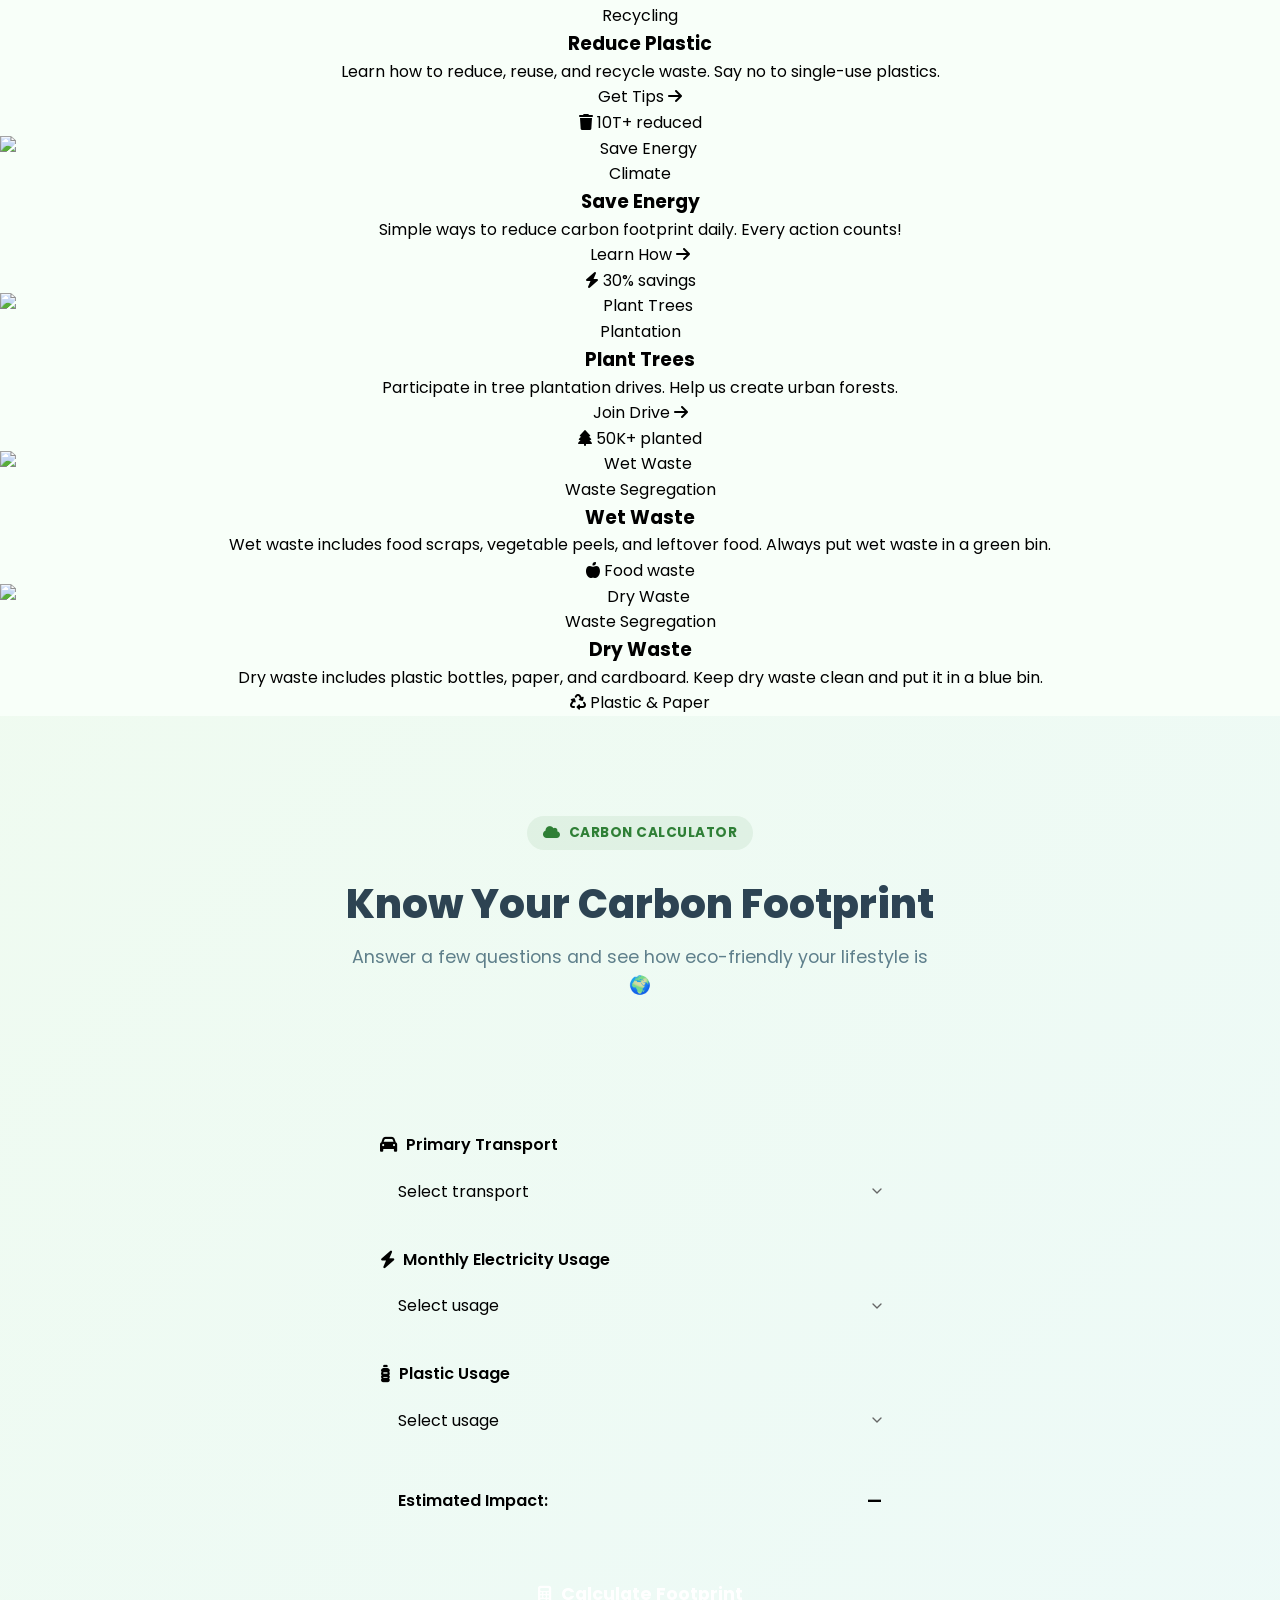
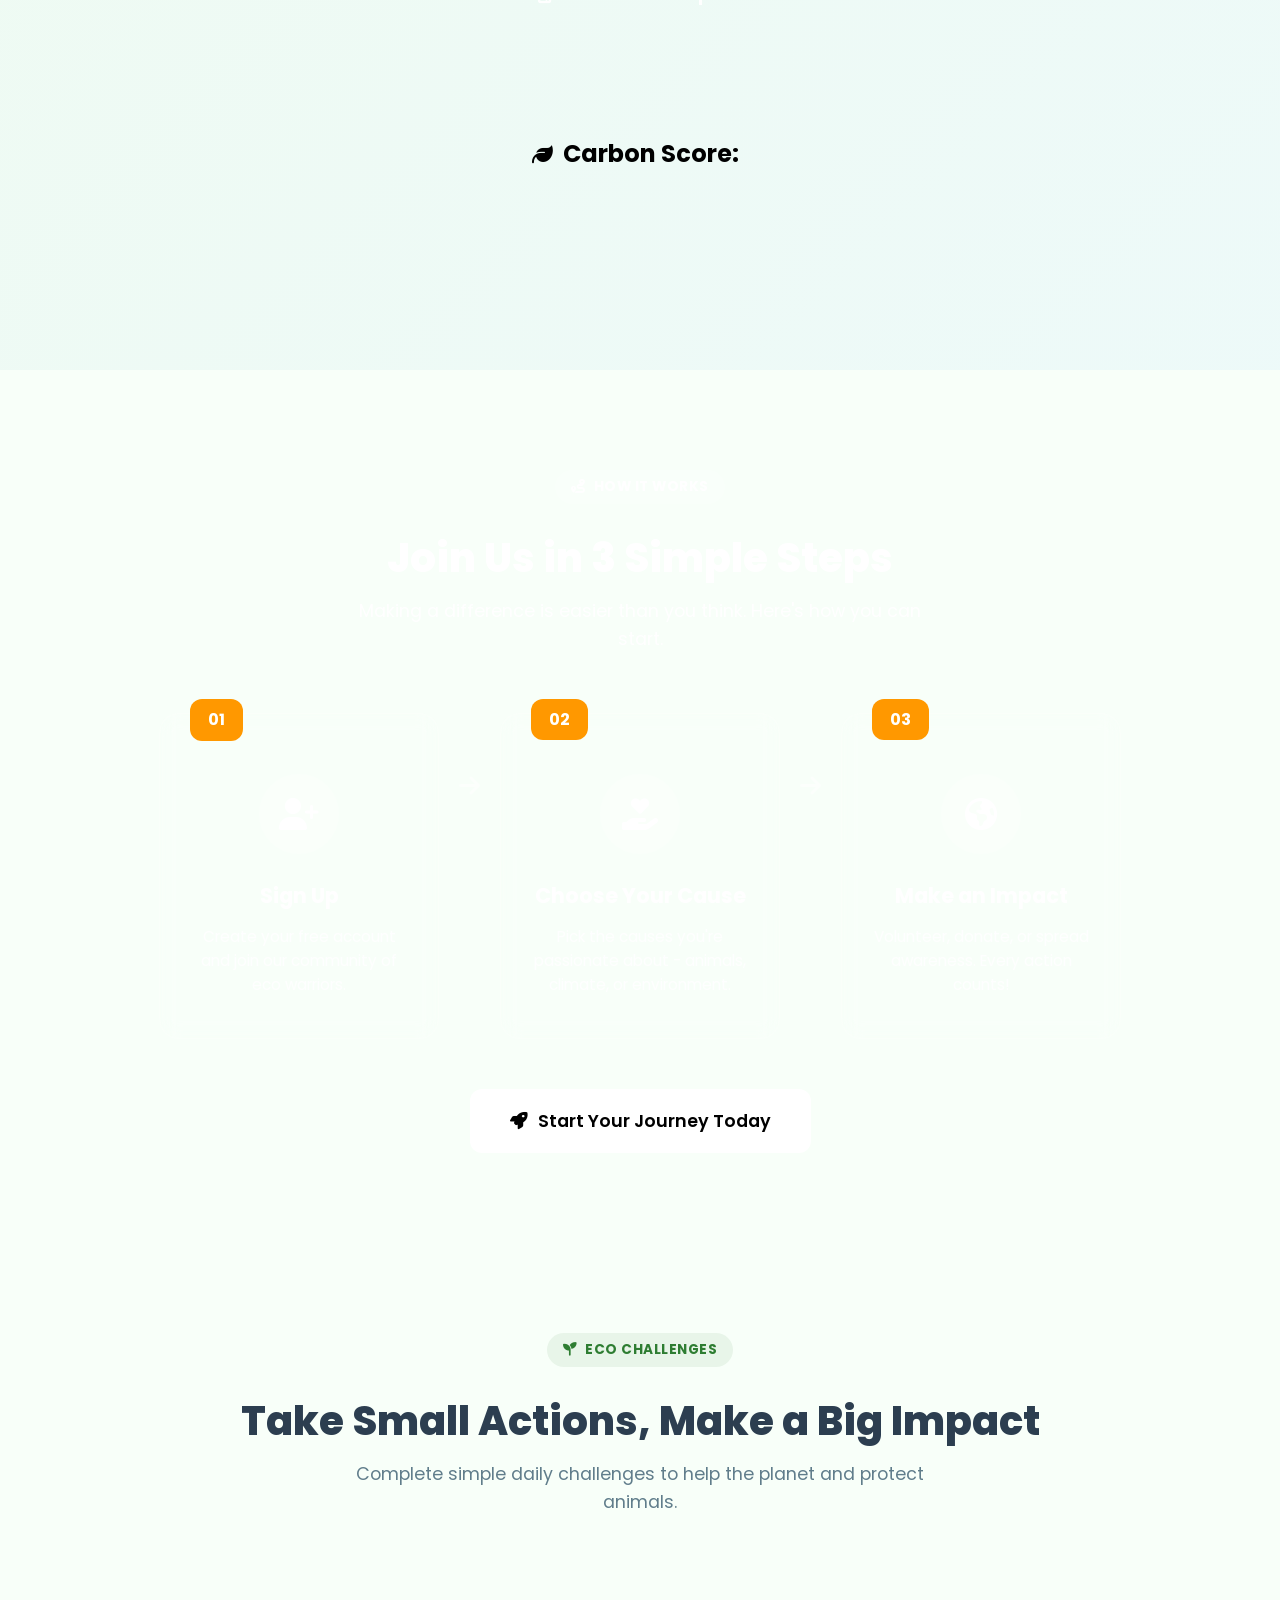
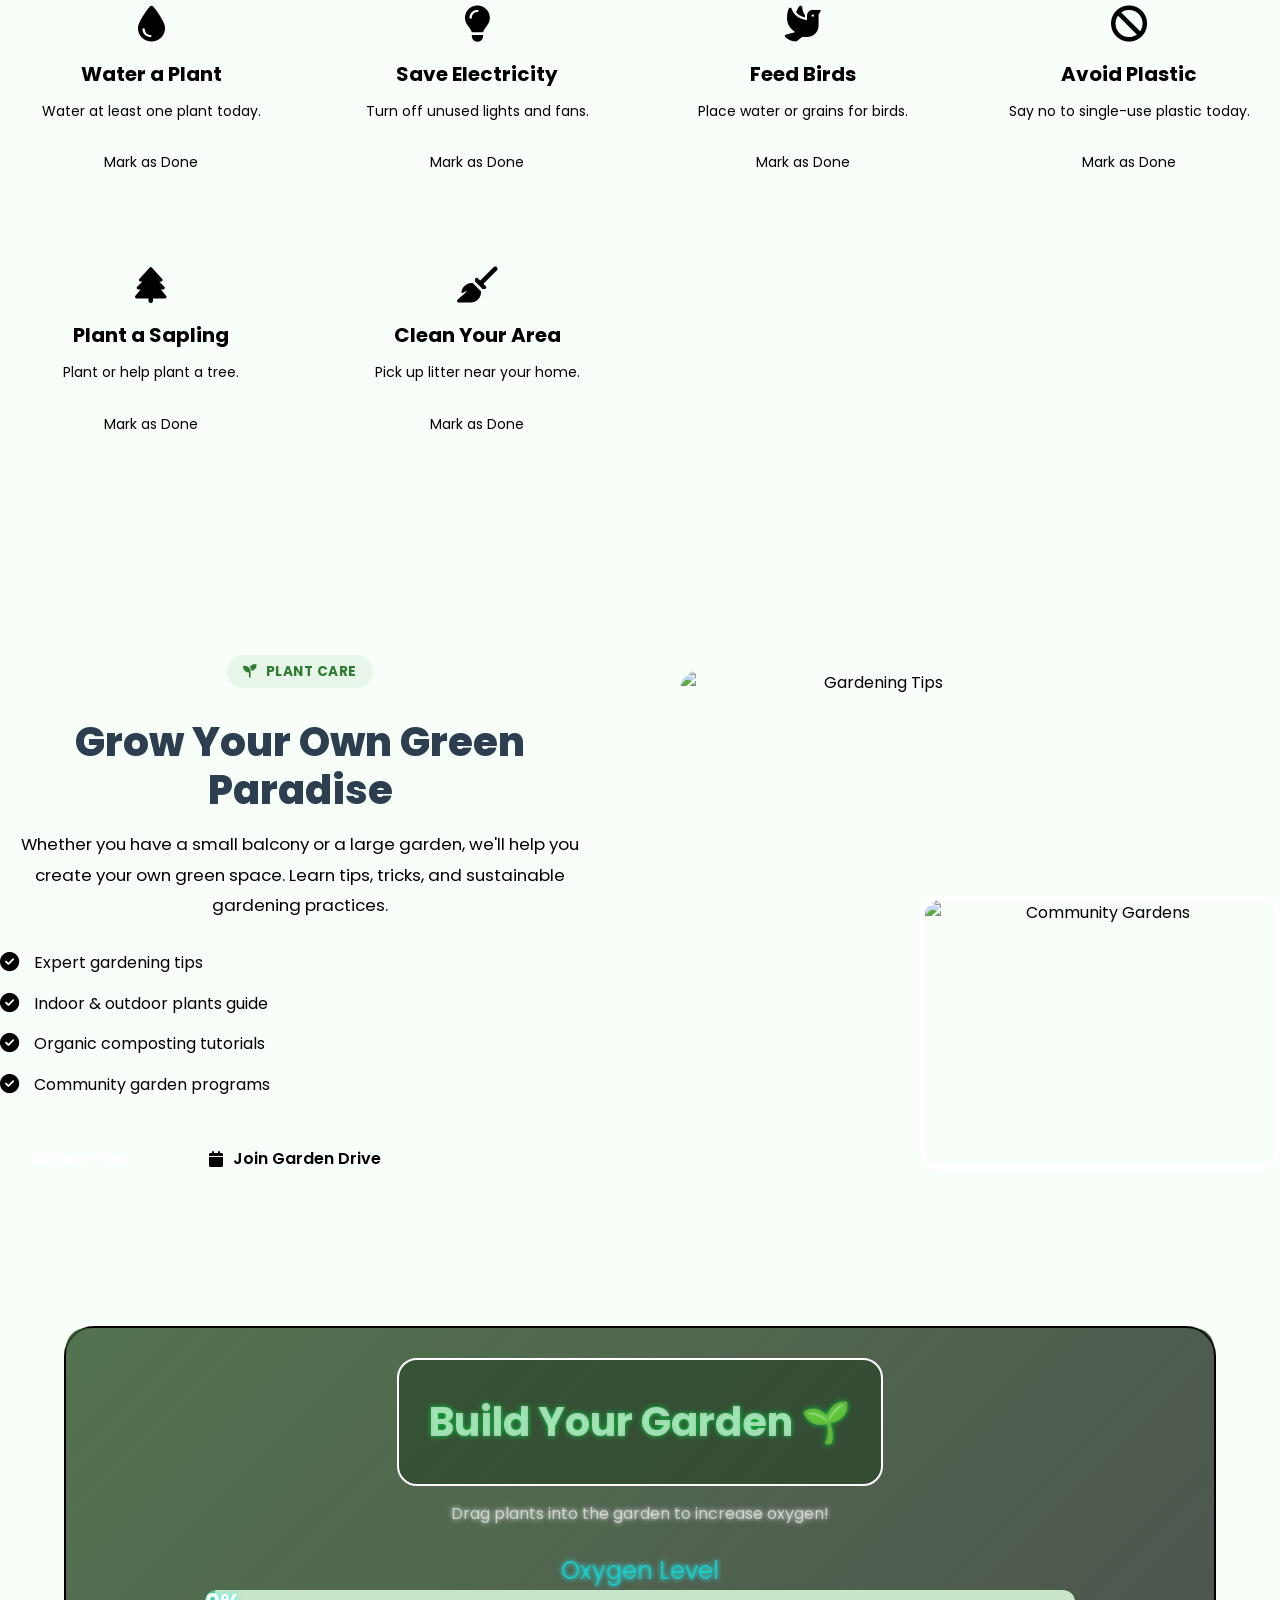
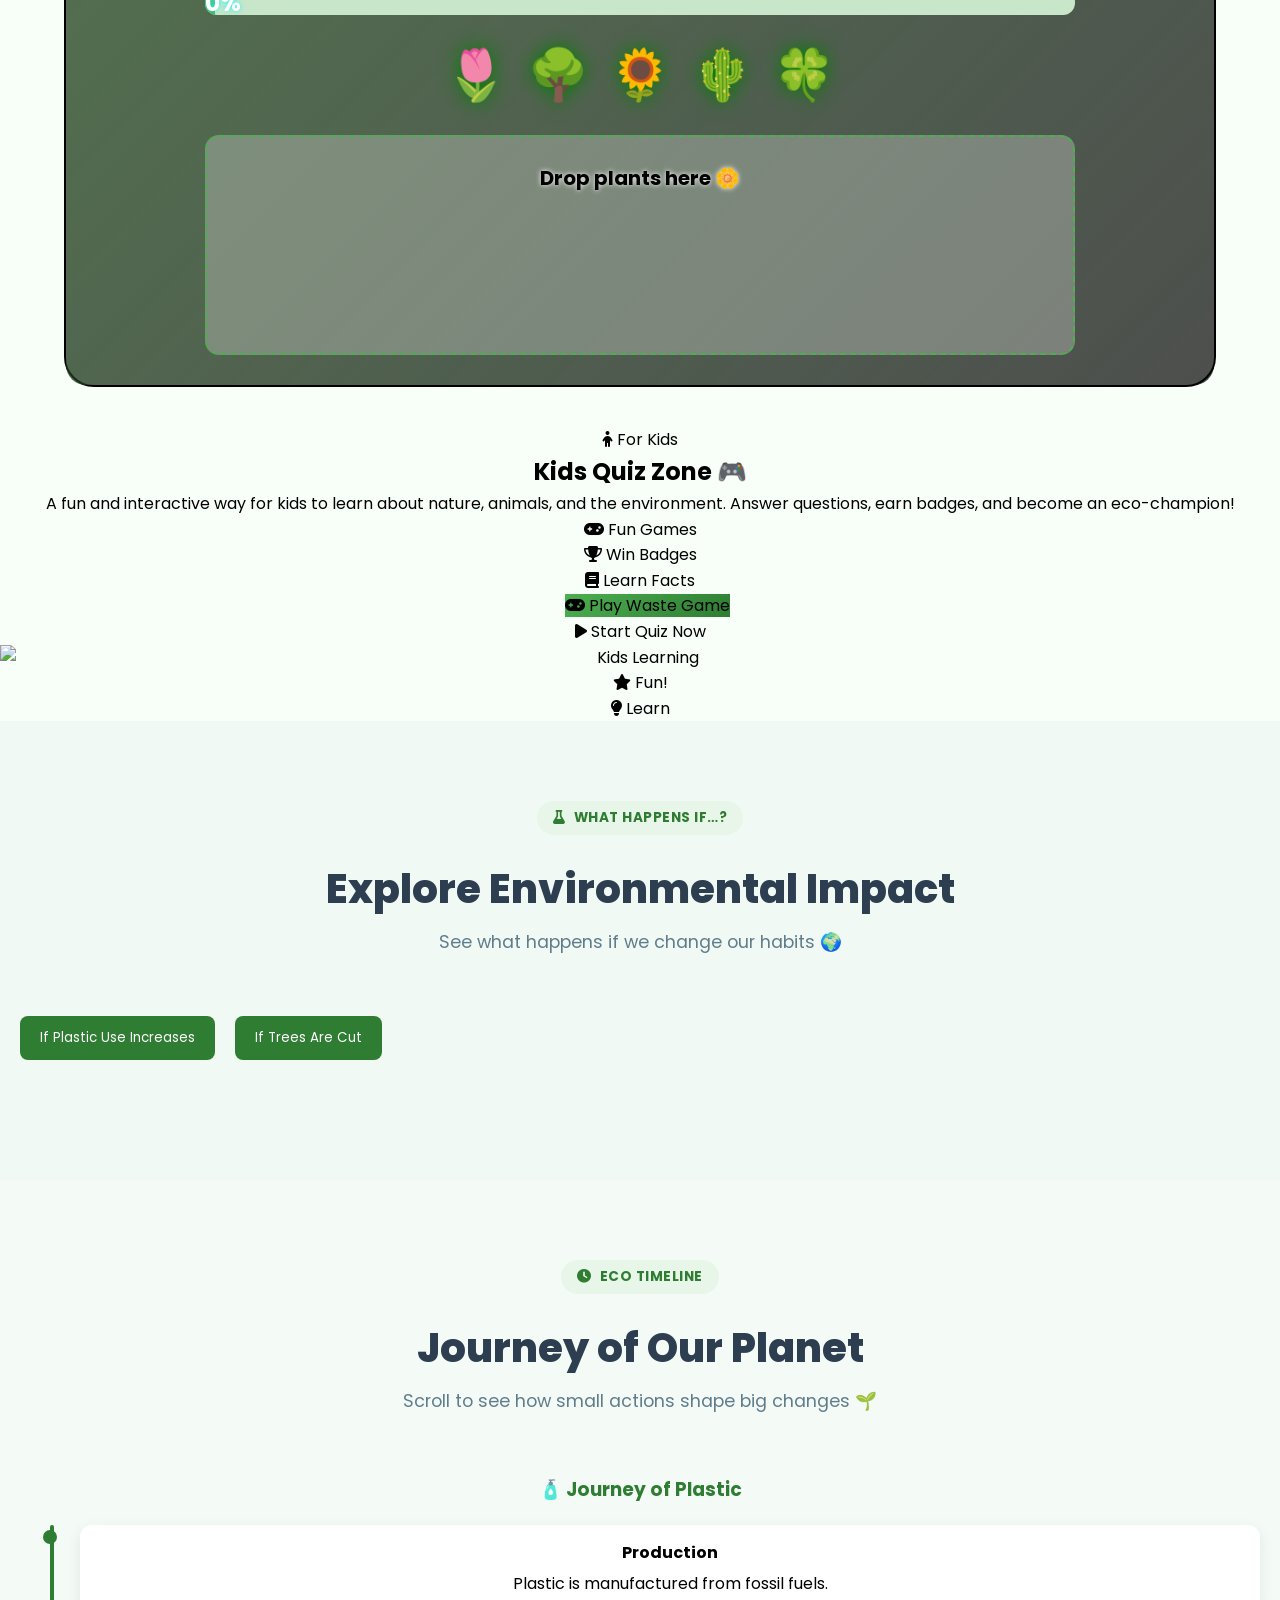
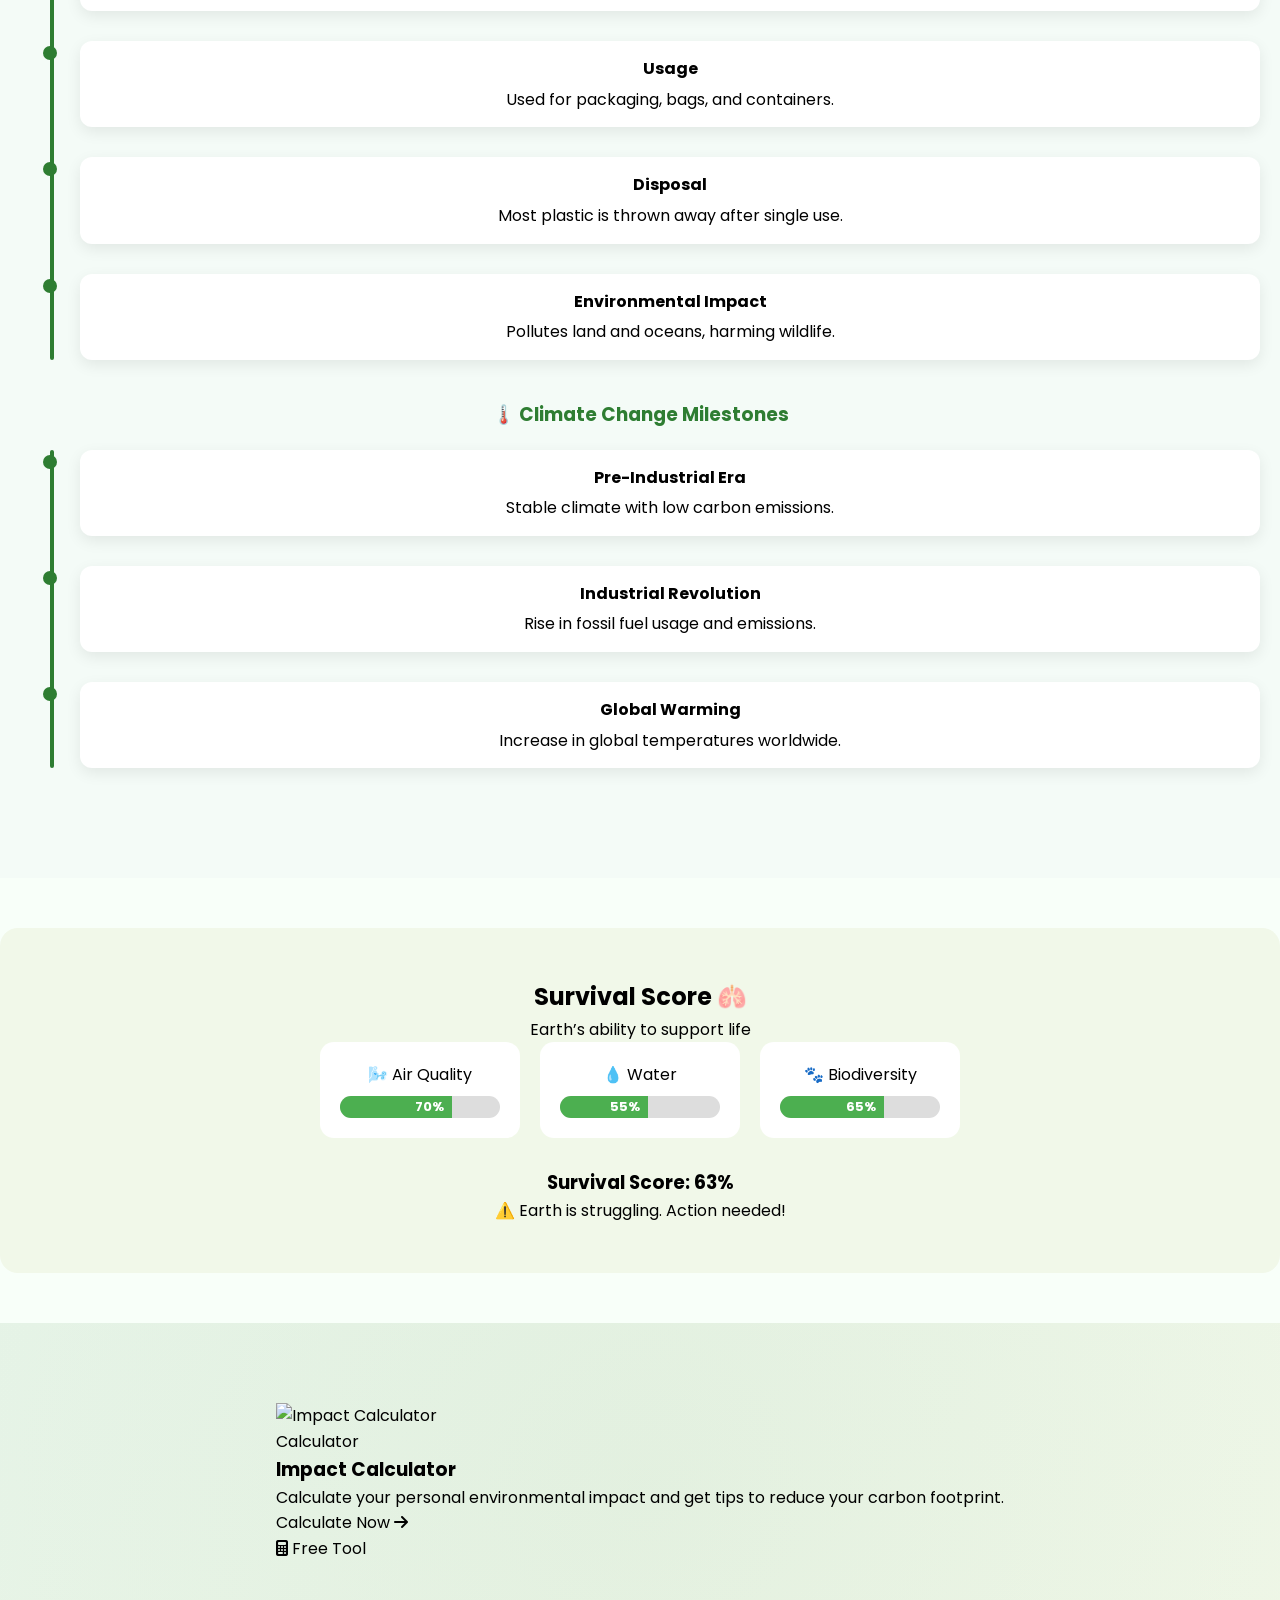
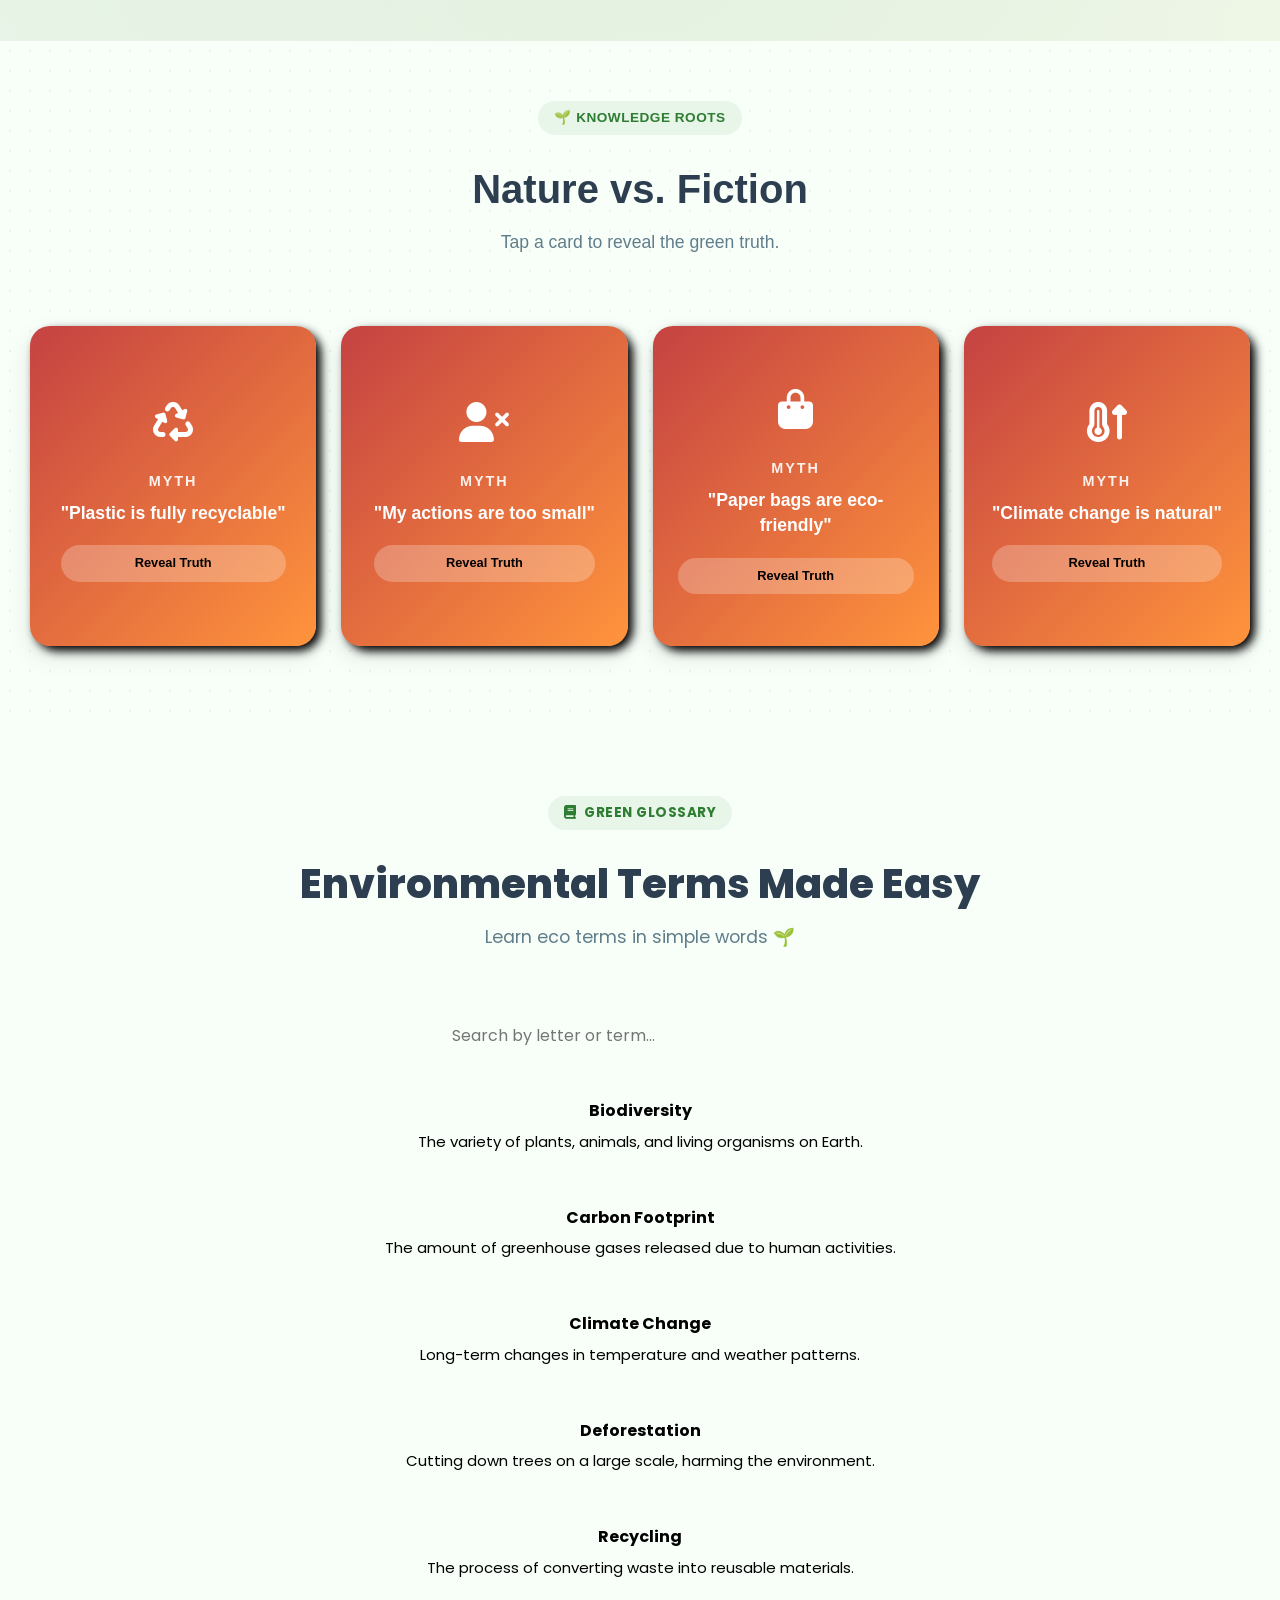
==== commit a2b1f577: "Merge pull request #419 from Sheetal-cell/main added Climate quiz battle game" ====
--- a/frontend/src/index.html
+++ b/frontend/src/index.html
@@ -1,29 +1,10 @@
 <!DOCTYPE html>
 <html lang="en">
 
-        <div class="nav-toggle" id="navToggle">
-          <span></span>
-          <span></span>
-          <span></span>
-        </div>
-
-        <ul class="nav-links" id="navLinks">
-          <li><a href="#home" class="nav-link active">Home</a></li>
-          <li><a href="#about" class="nav-link">About</a></li>
-          <li><a href="#animal" class="nav-link">Animals</a></li>
-          <li><a href="#environment" class="nav-link">Environment</a></li>
-          <li><a href="#quiz" class="nav-link">Kids Zone</a></li>
-          <li><a href="pages/impact-calculator.html" class="nav-link">Calculator</a></li>
-          <li><a href="#report" class="nav-link">Report</a></li>
-          <li><a href="#contact" class="nav-link">Contact</a></li>
-          <li class="nav-auth">
-            <a href="/frontend/src/pages/Login.html" class="btn-login">Login</a>
-            <a href="/frontend/src/pages/Signup.html" class="btn-signup"
-              >Sign Up</a
-            >
-          </li>
-        </ul>
+
+
 <head>
+  <link rel="icon" type="image/png" href="/envirnoment-logo.png">
   <meta charset="UTF-8" />
   <meta name="viewport" content="width=device-width, initial-scale=1.0" />
   <link rel="icon" type="image/png" href="assets/FAVICON.png">
@@ -56,9 +37,9 @@
   <!-- AOS Animation Library -->
   <link href="https://unpkg.com/aos@2.3.1/dist/aos.css" rel="stylesheet" />
 </head>
-<button id="scrollBottomBtn" title="Scroll to Bottom">
-  ⬇️
-</button>
+<!-- <button id="scrollBottomBtn" title="Scroll to Bottom">
+  <!-- ⬇️ -->
+</button> -->
 
 <body>
   <div class="scroll-progress" id="scrollProgress"></div>
@@ -82,8 +63,8 @@
         <li><a href="#animal" class="nav-link">Animals</a></li>
         <li><a href="pages/endangered-animals.html" class="nav-link">🐾 Endangered Animals</a></li>
         <li><a href="pages/sos.html" class="nav-link">🆘 SOS Emergency</a></li>
-        <li><a href="#environment" class="nav-link">Environment</a></li>
-        <li><a href="#quiz" class="nav-link">Kids Zone</a></li>
+        <li><a href="./pages/environment.html" class="nav-link">Environment</a></li>
+        <li><a href="./pages/kids-zone.html" class="nav-link">Kids Zone</a></li>
         <li><a href="./pages/report.html" class="nav-link">Report</a></li>
         <li><a href="../src/pages/contact.html" class="nav-link">Contact</a></li>
         <li class="nav-auth">
@@ -375,7 +356,19 @@
     </div>
   </section>
 
- 
+  <!-- AI Chatbot
+  <div class="chatbot-container">
+    <div class="chat-header">🌱 Eco AI Buddy</div>
+
+    <div class="chat-body" id="chatBody">
+      <div class="bot-message">Hi! I'm EcoBot 🌍 How can I help you?</div>
+    </div>
+
+    <div class="chat-input">
+      <input type="text" id="userInput" placeholder="Ask me something..." />
+      <button onclick="sendMessage()">Send</button>
+    </div>
+  </div> -->
 
 
   <!-- Animal Section -->
@@ -488,35 +481,61 @@
       </div>
     </div>
   </section>
-<!-- 🌍 Living Earth Avatar -->
-<section class="earth-wrapper">
-  <h2>Living Earth 🌍</h2>
-  <p id="earthText">Earth is healthy and smiling 🌱</p>
-
-  <div class="earth-container">
-    <!-- Sun Rays -->
-    <div class="sun-rays"></div>
-
-    <!-- Earth -->
-    <div id="earth" class="earth happy">
-      🌍
-      <div class="cracks"></div>
-    </div>
-
-    <!-- Rain -->
-    <div class="rain"></div>
+  <!-- 🌍 Living Earth Avatar -->
+  <section class="earth-wrapper">
+    <h2>Living Earth 🌍</h2>
+    <p id="earthText">Earth is healthy and smiling 🌱</p>
+
+    <div class="earth-container">
+      <!-- Sun Rays -->
+      <div class="sun-rays"></div>
+
+      <!-- Earth -->
+      <div id="earth" class="earth happy">
+        🌍
+        <div class="cracks"></div>
+      </div>
+
+      <!-- Rain -->
+      <div class="rain"></div>
+    </div>
+
+    <!-- Demo Buttons (remove in final submission if needed) -->
+    <div class="demo-controls">
+      <button onclick="updateEarth(85)">Happy</button>
+      <button onclick="updateEarth(45)">Sad</button>
+      <button onclick="updateEarth(15)">Critical</button>
+    </div>
+
+    <!-- Sounds -->
+    <audio id="birdsSound" src="https://cdn.pixabay.com/download/audio/2022/03/15/audio_3e3d9e5fd7.mp3"></audio>
+    <audio id="heartSound" src="https://cdn.pixabay.com/download/audio/2021/08/04/audio_8e9b5c07b3.mp3"></audio>
+  </section>
+
+  <section class="quiz-section" id="climate-quiz">
+  <h2 class="quiz-title">🌍 Climate Quiz Battle ⚔️</h2>
+  <p class="quiz-subtitle">Answer fast. Build combos. Beat the AI.</p>
+
+  <div class="quiz-card">
+    <div class="quiz-header">
+      <div>⏱️ <span id="timer">10</span>s</div>
+      <div>🔥 Combo: <span id="combo">0</span></div>
+      <div>⭐ Score: <span id="score">0</span></div>
+    </div>
+
+    <h3 id="question">Loading...</h3>
+
+    <div class="options">
+      <button class="option">A</button>
+      <button class="option">B</button>
+      <button class="option">C</button>
+      <button class="option">D</button>
+    </div>
+
+    <p class="ai-status">🤖 AI: <span id="ai-result">Thinking...</span></p>
+
+    <button class="next-btn" id="nextBtn">Next ➜</button>
   </div>
-
-  <!-- Demo Buttons (remove in final submission if needed) -->
-  <div class="demo-controls">
-    <button onclick="updateEarth(85)">Happy</button>
-    <button onclick="updateEarth(45)">Sad</button>
-    <button onclick="updateEarth(15)">Critical</button>
-  </div>
-
-  <!-- Sounds -->
-  <audio id="birdsSound" src="https://cdn.pixabay.com/download/audio/2022/03/15/audio_3e3d9e5fd7.mp3"></audio>
-  <audio id="heartSound" src="https://cdn.pixabay.com/download/audio/2021/08/04/audio_8e9b5c07b3.mp3"></audio>
 </section>
 
 
@@ -602,6 +621,48 @@
               </a>
               <div class="card-stats">
                 <i class="fa-solid fa-tree"></i> 50K+ planted
+              </div>
+            </div>
+          </div>
+        </div>
+
+        <div class="feature-card" data-aos="fade-up" data-aos-delay="300">
+          <div class="card-image">
+            <img src="assets/wet-waste.png" alt="Wet Waste">
+            <div class="card-overlay">
+              <span class="card-tag">Waste Segregation</span>
+            </div>
+          </div>
+          <div class="card-content">
+            <h3>Wet Waste</h3>
+            <p>
+              Wet waste includes food scraps, vegetable peels, and leftover food.
+              Always put wet waste in a green bin.
+            </p>
+            <div class="card-footer">
+              <div class="card-stats">
+                <i class="fa-solid fa-apple-whole"></i> Food waste
+              </div>
+            </div>
+          </div>
+        </div>
+
+        <div class="feature-card" data-aos="fade-up" data-aos-delay="400">
+          <div class="card-image">
+            <img src="assets/dry-waste.png" alt="Dry Waste">
+            <div class="card-overlay">
+              <span class="card-tag">Waste Segregation</span>
+            </div>
+          </div>
+          <div class="card-content">
+            <h3>Dry Waste</h3>
+            <p>
+              Dry waste includes plastic bottles, paper, and cardboard.
+              Keep dry waste clean and put it in a blue bin.
+            </p>
+            <div class="card-footer">
+              <div class="card-stats">
+                <i class="fa-solid fa-recycle"></i> Plastic & Paper
               </div>
             </div>
           </div>
@@ -849,38 +910,14 @@
 
           <div class="plant-cta">
             <a href="pages/plant-care.html" class="btn btn-primary">
-  Explore Tips
-</a>
+              Explore Tips
+            </a>
             <a href="pages/join-garden-drive.html" class="btn btn-outline">
               <i class="fa-solid fa-calendar"></i> Join Garden Drive
             </a>
           </div>
 
-          <div class="feature-card" data-aos="fade-up" data-aos-delay="300">
-            <div class="card-image">
-              <img
-                src="https://i.pinimg.com/736x/de/0b/3a/de0b3a9531a93b36d25c78b3523307a0.jpg"
-                alt="Impact Calculator"
-              />
-              <div class="card-overlay">
-                <span class="card-tag">Calculator</span>
-              </div>
-            </div>
-            <div class="card-content">
-              <h3>Impact Calculator</h3>
-              <p>
-                Calculate your personal environmental impact and get tips to reduce your carbon footprint.
-              </p>
-              <div class="card-footer">
-                <a href="pages/impact-calculator.html" class="card-btn">
-    Calculate Now <i class="fa-solid fa-arrow-right"></i>
-</a>
-                <div class="card-stats">
-                  <i class="fa-solid fa-calculator"></i> Free Tool
-                </div>
-              </div>
-            </div>
-          </div>
+
         </div>
 
         <div class="plant-care-images" data-aos="fade-left">
@@ -896,30 +933,33 @@
     </div>
   </section>
 
-  <section class="garden-game">
-    <h2>Build Your Garden 🌱</h2>
-    <p>Drag plants into the garden to increase oxygen!</p>
-
-    <!-- Oxygen Meter -->
-    <div class="oxygen-meter">
-      <span>Oxygen Level</span>
-      <div class="meter-bg">
-        <div class="meter-fill" id="oxygen-fill">0%</div>
-      </div>
-    </div>
-
-    <!-- Plant Palette -->
-    <div class="plant-palette">
-      <div class="plant" draggable="true" data-oxygen="5">🌷</div>
-      <div class="plant" draggable="true" data-oxygen="10">🌳</div>
-      <div class="plant" draggable="true" data-oxygen="7">🌻</div>
-      <div class="plant" draggable="true" data-oxygen="3">🌵</div>
-      <div class="plant" draggable="true" data-oxygen="8">🍀</div>
-    </div>
-
-    <!-- Garden Area -->
-    <div class="garden-plot" id="garden-plot">
-      <p>Drop plants here 🌼</p>
+  <section class="garden-game" data-aos="fade-up">
+    <div class="garden-game-overlay reveal">
+
+      <h2 data-aos="fade-up">Build Your Garden 🌱</h2>
+      <p data-aos="fade-up">Drag plants into the garden to increase oxygen!</p>
+
+      <!-- Oxygen Meter -->
+      <div class="oxygen-meter" data-aos="fade-left">
+        <span>Oxygen Level</span>
+        <div class="meter-bg">
+          <div class="meter-fill" id="oxygen-fill">0%</div>
+        </div>
+      </div>
+
+      <!-- Plant Palette -->
+      <div class="plant-palette" data-aos="fade-right">
+        <div class="plant" draggable="true" data-oxygen="5">🌷</div>
+        <div class="plant" draggable="true" data-oxygen="10">🌳</div>
+        <div class="plant" draggable="true" data-oxygen="7">🌻</div>
+        <div class="plant" draggable="true" data-oxygen="3">🌵</div>
+        <div class="plant" draggable="true" data-oxygen="8">🍀</div>
+      </div>
+
+      <!-- Garden Area -->
+      <div class="garden-plot" id="garden-plot" data-aos="fade-up">
+        <p>Drop plants here 🌼</p>
+      </div>
     </div>
   </section>
 
@@ -1077,90 +1117,73 @@
         </div>
       </div>
     </div>
-  </div>
-</section>
-
-<section class="survival-score">
-  <h2>Survival Score 🫁</h2>
-  <p>Earth’s ability to support life</p>
-
-  <div class="score-cards">
-    <div class="score-card">
-      <span>🌬️ Air Quality</span>
-      <div class="bar"><div id="airBar">0%</div></div>
-    </div>
-
-    <div class="score-card">
-      <span>💧 Water</span>
-      <div class="bar"><div id="waterBar">0%</div></div>
-    </div>
-
-    <div class="score-card">
-      <span>🐾 Biodiversity</span>
-      <div class="bar"><div id="bioBar">0%</div></div>
-    </div>
-  </div>
-
-  <div class="final-score">
-    <h3 id="finalScore">Survival Score: 0%</h3>
-    <p id="scoreMessage"></p>
-  </div>
-</section>
-
-    <!-- Impact Calculator CTA Section -->
-    <section class="calculator-cta-section">
-      <div class="section-container">
-        <div class="cta-content" data-aos="zoom-in">
-          <div class="cta-icon">
-            <i class="fa-solid fa-calculator"></i>
-          </div>
-          <h2>Know Your Environmental Impact</h2>
-          <p>
-            Take our comprehensive assessment to understand your carbon footprint and get personalized recommendations to reduce your environmental impact.
-          </p>
-          <div class="cta-features">
-            <div class="cta-feature">
-              <i class="fa-solid fa-chart-pie"></i>
-              <span>Detailed Analysis</span>
-            </div>
-            <div class="cta-feature">
-              <i class="fa-solid fa-lightbulb"></i>
-              <span>Personalized Tips</span>
-            </div>
-            <div class="cta-feature">
-              <i class="fa-solid fa-chart-line"></i>
-              <span>Track Progress</span>
-            </div>
-          </div>
-          <a href="pages/impact-calculator.html" class="btn btn-primary btn-lg">
-            <i class="fa-solid fa-calculator"></i> Calculate Your Impact
+    </div>
+  </section>
+
+  <section class="survival-score">
+    <h2>Survival Score 🫁</h2>
+    <p>Earth’s ability to support life</p>
+
+    <div class="score-cards">
+      <div class="score-card">
+        <span>🌬️ Air Quality</span>
+        <div class="bar">
+          <div id="airBar">0%</div>
+        </div>
+      </div>
+
+      <div class="score-card">
+        <span>💧 Water</span>
+        <div class="bar">
+          <div id="waterBar">0%</div>
+        </div>
+      </div>
+
+      <div class="score-card">
+        <span>🐾 Biodiversity</span>
+        <div class="bar">
+          <div id="bioBar">0%</div>
+        </div>
+      </div>
+    </div>
+
+    <div class="final-score">
+      <h3 id="finalScore">Survival Score: 0%</h3>
+      <p id="scoreMessage"></p>
+    </div>
+  </section>
+
+  <!-- Impact Calculator CTA Section -->
+  <section class="calculator-cta-section">
+    <div class="feature-card" data-aos="fade-up" data-aos-delay="300">
+      <div class="card-image">
+        <img src="https://i.pinimg.com/736x/de/0b/3a/de0b3a9531a93b36d25c78b3523307a0.jpg" alt="Impact Calculator" />
+        <div class="card-overlay">
+          <span class="card-tag">Calculator</span>
+        </div>
+      </div>
+      <div class="card-content">
+        <h3>Impact Calculator</h3>
+        <p>
+          Calculate your personal environmental impact and get tips to reduce your carbon footprint.
+        </p>
+        <div class="card-footer">
+          <a href="pages/impact-calculator.html" class="card-btn">
+            Calculate Now <i class="fa-solid fa-arrow-right"></i>
           </a>
-        </div>
-      </div>
-    </section>
-
-    <!-- Plant Care Section -->
-    <section id="plants" class="plant-care-section">
-      <div class="section-container">
-        <div class="plant-care-content">
-          <div class="plant-care-text" data-aos="fade-right">
-            <span class="section-tag">
-              <i class="fa-solid fa-seedling"></i> Plant Care
-            </span>
-            <h2 class="section-title">Grow Your Own Green Paradise</h2>
-            <p class="section-desc">
-              Whether you have a small balcony or a large garden, we'll help you
-              create your own green space. Learn tips, tricks, and sustainable
-              gardening practices.
-            </p>
-
-    
-
-
-
+          <div class="card-stats">
+            <i class="fa-solid fa-calculator"></i> Free Tool
+          </div>
+        </div>
+      </div>
+    </div>
+
+  </section>
+
+  <!-- myth fact -->
 
   <section class="myth-fact-section">
-    <div class="section-container">
+    <div class="section-container" data-aos="fade-up" data-aos-delay="300">
       <div class="section-header">
         <span class="section-tag">🌱 Knowledge Roots</span>
         <h2 class="section-title">Nature vs. Fiction</h2>
@@ -1207,7 +1230,8 @@
               <div class="card-content">
                 <div class="icon-box fact-icon"><i class="fa-solid fa-users-rays"></i></div>
                 <h3>Fact</h3>
-                <p>Collective action drives policy. 1 million people making small changes creates huge impact.</p>
+                <p>Collective action drives policy. 1 million people making small changes creates huge impact.
+                </p>
               </div>
             </div>
           </div>
@@ -1518,6 +1542,24 @@
     </div>
   </section>
 
+
+  <section id="team-cta" class="team-cta-section">
+    <div class="cta-overlay"></div>
+    <div class="cta-content" data-aos="fade-up">
+      <span class="cta-tag">Community Driven</span>
+      <h2>Powered by Passionate Developers</h2>
+      <p>
+        EcoLife is an open-source initiative built by a global team of nature lovers and tech enthusiasts.
+        See the faces behind the code.
+      </p>
+
+      <a href="../src/pages/masthead.html" class="btn-glow">
+        View Masthead <i class="fa-solid fa-arrow-right"></i>
+      </a>
+    </div>
+  </section>
+
+
   <!-- Partners Section -->
   <section class="partners-section">
     <div class="section-container">
@@ -1552,6 +1594,11 @@
       </div>
     </div>
   </section>
+
+
+
+
+
 
   <!-- Footer -->
   <footer id="contact" class="eco-footer">
@@ -1611,49 +1658,15 @@
           </ul>
         </div>
 
-          <!-- Tools -->
-          <div class="footer-col">
-            <h4>Tools</h4>
-            <ul>
-              <li><a href="pages/impact-calculator.html">Impact Calculator</a></li>
-              <li><a href="#carbon">Carbon Footprint</a></li>
-              <li><a href="#quiz">Kids Quiz</a></li>
-              <li><a href="#">Eco Challenges</a></li>
-              <li><a href="#">Green Tips</a></li>
-            </ul>
-          </div>
-
-          <!-- Contact -->
-          <div class="footer-col">
-            <h4>Contact Us</h4>
-            <ul class="footer-contact">
-              <li>
-                <i class="fa-solid fa-location-dot"></i>
-                <span>Rajasthan, India</span>
-              </li>
-              <li>
-                <i class="fa-solid fa-phone"></i>
-                <span>+91 123 456 789</span>
-              </li>
-              <li>
-                <i class="fa-solid fa-envelope"></i>
-                <span>info@ecolife.com</span>
-              </li>
-              <li>
-                <i class="fa-solid fa-clock"></i>
-                <span>Mon - Sat: 9AM - 6PM</span>
-              </li>
-            </ul>
-          </div>
-        <!-- Environment -->
+        <!-- Tools -->
         <div class="footer-col">
-          <h4>Environment</h4>
+          <h4>Tools</h4>
           <ul>
-            <li><a href="#">Climate Awareness</a></li>
-            <li><a href="#">Plant Care Guide</a></li>
-            <li><a href="#">Waste Segregation</a></li>
-            <li><a href="#">Recycling Tips</a></li>
-            <li><a href="#">Join Clean-Up Drives</a></li>
+            <li><a href="pages/impact-calculator.html">Impact Calculator</a></li>
+            <li><a href="#carbon">Carbon Footprint</a></li>
+            <li><a href="#quiz">Kids Quiz</a></li>
+            <li><a href="#">Eco Challenges</a></li>
+            <li><a href="#">Green Tips</a></li>
           </ul>
         </div>
 
@@ -1679,21 +1692,55 @@
             </li>
           </ul>
         </div>
-      </div>
-    </div>
-
-      <div class="footer-bottom">
-        <div class="footer-container">
-          <p>
-            Made with ❤️ by <strong>Jagrati</strong> | © 2026 EcoLife. All
-            rights reserved.
-          </p>
-          <div class="footer-links">
-            <a href="pages/privacy-policy.html">Privacy Policy</a> |
-            <a href="pages/terms-and-conditions.html">Terms of Service</a> |
-            <a href="pages/cookie-policy.html">Cookie Policy</a>
-          </div>
-    
+        <!-- Environment -->
+        <div class="footer-col">
+          <h4>Environment</h4>
+          <ul>
+            <li><a href="#">Climate Awareness</a></li>
+            <li><a href="#">Plant Care Guide</a></li>
+            <li><a href="#">Waste Segregation</a></li>
+            <li><a href="#">Recycling Tips</a></li>
+            <li><a href="#">Join Clean-Up Drives</a></li>
+          </ul>
+        </div>
+
+        <!-- Contact -->
+        <div class="footer-col">
+          <h4>Contact Us</h4>
+          <ul class="footer-contact">
+            <li>
+              <i class="fa-solid fa-location-dot"></i>
+              <span>Rajasthan, India</span>
+            </li>
+            <li>
+              <i class="fa-solid fa-phone"></i>
+              <span>+91 123 456 789</span>
+            </li>
+            <li>
+              <i class="fa-solid fa-envelope"></i>
+              <span>info@ecolife.com</span>
+            </li>
+            <li>
+              <i class="fa-solid fa-clock"></i>
+              <span>Mon - Sat: 9AM - 6PM</span>
+            </li>
+          </ul>
+        </div>
+      </div>
+    </div>
+
+    <div class="footer-bottom">
+      <div class="footer-container">
+        <p>
+          Made with ❤️ by <strong>Jagrati</strong> | © 2026 EcoLife. All
+          rights reserved.
+        </p>
+        <div class="footer-links">
+          <a href="pages/privacy-policy.html">Privacy Policy</a> |
+          <a href="pages/terms-and-conditions.html">Terms of Service</a> |
+          <a href="pages/cookie-policy.html">Cookie Policy</a>
+        </div>
+
   </footer>
 
   <!-- Back to Top Button -->
@@ -1721,88 +1768,105 @@
     </div>
   </div>
 
-  <!-- EcoLife Chatbot -->
-<div class="ecolife-chatbot">
-
-  <!-- Floating Button -->
-  <div class="eco-toggle" onclick="toggleEcoChat()">🌿</div>
-
-  <!-- Chat Window -->
-  <div class="eco-chatbox" id="ecoChat">
-    <div class="eco-header">
-      🌍 EcoLife Assistant
-      <span onclick="toggleEcoChat()">✖</span>
-    </div>
-
-    <div class="eco-body" id="ecoBody">
-      <div class="eco-bot">
-        Hi 👋 I’m your EcoLife guide 🌱  
-        Ask me about projects, sustainability, or how to contribute!
-      </div>
-    </div>
-
-    <div class="eco-input">
-      <input
-        type="text"
-        id="ecoInput"
-        placeholder="Ask about nature, projects..."
-        onkeypress="if(event.key==='Enter') sendEcoMessage()"
-      />
-      <button onclick="sendEcoMessage()">Send</button>
-    </div>
-  </div>
-
-</div>
-<script>
-const ecoChat = document.getElementById("ecoChat");
-const ecoBody = document.getElementById("ecoBody");
-const ecoInput = document.getElementById("ecoInput");
-
-function toggleEcoChat() {
-  ecoChat.style.display =
-    ecoChat.style.display === "flex" ? "none" : "flex";
-}
-
-function sendEcoMessage() {
-  const text = ecoInput.value.trim();
-  if (!text) return;
-
-  addEcoMessage(text, "eco-user");
-  ecoInput.value = "";
-
-  setTimeout(() => ecoReply(text.toLowerCase()), 600);
-}
-
-function addEcoMessage(text, cls) {
-  const div = document.createElement("div");
-  div.className = cls;
-  div.textContent = text;
-  ecoBody.appendChild(div);
-  ecoBody.scrollTop = ecoBody.scrollHeight;
-}
-
-function ecoReply(msg) {
-  let reply =
-    "🌿 I’m here to help you explore EcoLife! Ask about projects, sustainability, or contributions.";
-
-  if (msg.includes("project")) {
-    reply = "🌍 We have eco projects like carbon calculators, Earth avatars, and green games.";
-  } 
-  else if (msg.includes("contribute")) {
-    reply = "🤝 You can contribute via GitHub by improving UI, adding features, or fixing bugs.";
-  } 
-  else if (msg.includes("earth")) {
-    reply = "🌎 The Earth avatar reflects environmental health based on user actions.";
+  <script>
+    (function () { if (!window.chatbase || window.chatbase("getState") !== "initialized") { window.chatbase = (...arguments) => { if (!window.chatbase.q) { window.chatbase.q = [] } window.chatbase.q.push(arguments) }; window.chatbase = new Proxy(window.chatbase, { get(target, prop) { if (prop === "q") { return target.q } return (...args) => target(prop, ...args) } }) } const onLoad = function () { const script = document.createElement("script"); script.src = "https://www.chatbase.co/embed.min.js"; script.id = "ws110ZzXAkEnbVsIy9g8d"; script.domain = "www.chatbase.co"; document.body.appendChild(script) }; if (document.readyState === "complete") { onLoad() } else { window.addEventListener("load", onLoad) } })();
+  </script>
+
+
+  <script>
+document.addEventListener("DOMContentLoaded", () => {
+
+  const quizData = [
+    {
+      q: "Which gas causes global warming the most?",
+      options: ["Oxygen", "Carbon Dioxide", "Nitrogen", "Hydrogen"],
+      answer: 1
+    },
+    {
+      q: "Which is a renewable energy source?",
+      options: ["Coal", "Solar", "Oil", "Gas"],
+      answer: 1
+    },
+    {
+      q: "Main cause of deforestation?",
+      options: ["Recycling", "Tree planting", "Agriculture", "Rain"],
+      answer: 2
+    }
+  ];
+
+  let index = 0, score = 0, combo = 0, time = 10, timer;
+
+  const question = document.getElementById("question");
+  const options = document.querySelectorAll(".option");
+  const scoreEl = document.getElementById("score");
+  const comboEl = document.getElementById("combo");
+  const timerEl = document.getElementById("timer");
+  const aiResult = document.getElementById("ai-result");
+  const nextBtn = document.getElementById("nextBtn");
+
+  function loadQuestion() {
+    clearInterval(timer);
+    time = 10;
+    timerEl.textContent = time;
+
+    const q = quizData[index];
+    question.textContent = q.q;
+
+    options.forEach((btn, i) => {
+      btn.textContent = q.options[i];
+      btn.className = "option";
+      btn.onclick = () => selectAnswer(i);
+    });
+
+    aiResult.textContent = "Thinking...";
+    startTimer();
   }
-  else if (msg.includes("sustain")) {
-    reply = "♻️ Sustainability means protecting resources for future generations.";
+
+  function startTimer() {
+    timer = setInterval(() => {
+      time--;
+      timerEl.textContent = time;
+      if (time === 0) {
+        clearInterval(timer);
+        combo = 0;
+        comboEl.textContent = combo;
+        aiTurn();
+      }
+    }, 1000);
   }
-  else if (msg.includes("hello") || msg.includes("hi")) {
-    reply = "Hello 🌱 Let’s make the planet greener together!";
+
+  function selectAnswer(i) {
+    clearInterval(timer);
+    const correct = quizData[index].answer;
+
+    if (i === correct) {
+      options[i].classList.add("correct");
+      score += 10 + combo * 5;
+      combo++;
+    } else {
+      options[i].classList.add("wrong");
+      options[correct].classList.add("correct");
+      combo = 0;
+    }
+
+    scoreEl.textContent = score;
+    comboEl.textContent = combo;
+    aiTurn();
   }
 
-  addEcoMessage(reply, "eco-bot");
-}
+  function aiTurn() {
+    aiResult.textContent = Math.random() > 0.5
+      ? "AI answered correctly 🤖✔️"
+      : "AI answered wrong 🤖❌";
+  }
+
+  nextBtn.onclick = () => {
+    index = (index + 1) % quizData.length;
+    loadQuestion();
+  };
+
+  loadQuestion();
+});
 </script>
 
 </body>
--- a/frontend/src/css/style.css
+++ b/frontend/src/css/style.css
@@ -300,21 +300,25 @@
 
 /* ===== ANIMATIONS ===== */
 @keyframes float {
+
   0%,
   100% {
     transform: translateY(0);
   }
+
   50% {
     transform: translateY(-20px);
   }
 }
 
 @keyframes pulse {
+
   0%,
   100% {
     transform: scale(1);
     opacity: 1;
   }
+
   50% {
     transform: scale(1.05);
     opacity: 0.8;
@@ -326,6 +330,7 @@
     opacity: 0;
     transform: translateY(30px);
   }
+
   to {
     opacity: 1;
     transform: translateY(0);
@@ -337,6 +342,7 @@
     opacity: 0;
     transform: translateX(-50px);
   }
+
   to {
     opacity: 1;
     transform: translateX(0);
@@ -348,6 +354,7 @@
     opacity: 0;
     transform: translateX(50px);
   }
+
   to {
     opacity: 1;
     transform: translateX(0);
@@ -358,12 +365,14 @@
   from {
     transform: rotate(0deg);
   }
+
   to {
     transform: rotate(360deg);
   }
 }
 
 @keyframes bounce {
+
   0%,
   20%,
   50%,
@@ -371,9 +380,11 @@
   100% {
     transform: translateY(0);
   }
+
   40% {
     transform: translateY(-15px);
   }
+
   60% {
     transform: translateY(-7px);
   }
@@ -382,7 +393,7 @@
 /* ===== BACK TO TOP BUTTON ===== */
 .back-to-top {
   position: fixed;
-  bottom: 30px;
+  bottom: 90px;
   right: 30px;
   width: 50px;
   height: 50px;
@@ -409,7 +420,7 @@
 
 .back-to-top:hover {
   transform: translateY(-5px);
-  box-shadow: 0 15px 40px rgba(46, 125, 50, 0.5);
+  box-shadow: 0 15px 40px rgba(125, 124, 46, 0.5);
 }
 
 /* ===== SELECTION ===== */
@@ -779,6 +790,7 @@
     margin-bottom: 25px;
   }
 }
+
 .glossary-section {
   padding: 80px 20px;
   background: var(--bg-color);
@@ -824,14 +836,15 @@
 
 :root {
   /* COLORS UPDATED TO MATCH YOUR THEME */
-  --bg-color: #f8fff9; /* Very pale mint/white background */
-  
+  --bg-color: #f8fff9;
+  /* Very pale mint/white background */
+
   /* Myth: "Terracotta/Autumn" - Warm earth tones, not angry red */
   --myth-gradient: linear-gradient(135deg, #c54242 0%, #ff943c 100%);
-  
+
   /* Fact: "Eco Green" - Matches your header */
   --fact-gradient: linear-gradient(135deg, #19551c 0%, #41cd48 100%);
-  
+
   --text-dark: #2c3e50;
   --text-light: #ffffff;
 }
@@ -846,8 +859,8 @@
 }
 
 .section-container {
-  max-width: 1200px;
-  margin: 0 auto;
+  max-width: 100%;
+  padding: 0 0;
   text-align: center;
 }
 
@@ -885,7 +898,8 @@
 }
 
 .myth-card-wrapper {
-  height: 320px; /* Slightly shorter for a cleaner look */
+  height: 320px;
+  /* Slightly shorter for a cleaner look */
   perspective: 1000px;
 }
 
@@ -906,11 +920,13 @@
 }
 
 .myth-card:hover {
-  transform: translateY(-5px); /* Gentle float up on hover */
+  transform: translateY(-5px);
+  /* Gentle float up on hover */
   border: 2px solid rgb(8, 231, 8);
   border-radius: 22px;
   box-shadow: 10px 10px 10px black;
 }
+
 .myth-card.flipped:hover {
   transform: rotateY(180deg) translateY(-5px);
 }
@@ -929,7 +945,7 @@
   align-items: center;
   text-align: center;
   color: white;
-  box-shadow: 0 10px 25px rgba(0,0,0,0.1);
+  box-shadow: 0 10px 25px rgba(0, 0, 0, 0.1);
   overflow: hidden;
 }
 
@@ -951,8 +967,15 @@
 }
 
 @keyframes float {
-  0%, 100% { transform: translateY(0); }
-  50% { transform: translateY(-8px); }
+
+  0%,
+  100% {
+    transform: translateY(0);
+  }
+
+  50% {
+    transform: translateY(-8px);
+  }
 }
 
 .myth-card h3 {
@@ -960,7 +983,7 @@
   text-align: center;
   text-transform: uppercase;
   letter-spacing: 2px;
-  
+
   opacity: 0.9;
   margin-bottom: 8px;
 }
@@ -976,7 +999,7 @@
 /* --- ACTION PILL (BUTTON) --- */
 .action-pill {
   font-size: 0.8rem;
-  background: rgba(255,255,255,0.25);
+  background: rgba(255, 255, 255, 0.25);
   padding: 8px 16px;
   color: black;
   border-radius: 20px;
@@ -993,9 +1016,11 @@
 /* --- SHINE EFFECT --- */
 .card-shine {
   position: absolute;
-  top: 0; left: -100%;
-  width: 50%; height: 100%;
-  background: linear-gradient(to right, transparent, rgba(255,255,255,0.3), transparent);
+  top: 0;
+  left: -100%;
+  width: 50%;
+  height: 100%;
+  background: linear-gradient(to right, transparent, rgba(255, 255, 255, 0.3), transparent);
   transform: skewX(-25deg);
   transition: 0.5s;
 }
@@ -1018,7 +1043,7 @@
   padding: 30px;
   border-radius: 16px;
   background: #f4fbf7;
-  box-shadow: 0 10px 25px rgba(0,0,0,0.08);
+  box-shadow: 0 10px 25px rgba(0, 0, 0, 0.08);
   animation: fade 1s ease-in-out;
 }
 
@@ -1041,27 +1066,89 @@
 }
 
 @keyframes fade {
-  from { opacity: 0; transform: translateY(10px); }
-  to { opacity: 1; transform: translateY(0); }
+  from {
+    opacity: 0;
+    transform: translateY(10px);
+  }
+
+  to {
+    opacity: 1;
+    transform: translateY(0);
+  }
 }
 
 .garden-game {
-  background: #eafaf1;
-  padding: 40px 20px;
-  border-radius: 16px;
+  background-image: url("https://images.unsplash.com/photo-1601654253194-260e0b6984f9?q=80&w=1999&auto=format&fit=crop&ixlib=rb-4.1.0&ixid=M3wxMjA3fDB8MHxwaG90by1wYWdlfHx8fGVufDB8fHx8fA%3D%3D");
+  border: 2px solid #000000;
+  object-fit: cover;
+
+  width: 90%;
+
+  border-radius: 30px;
   text-align: center;
   margin: 40px auto;
+  display: flex;
+  flex-direction: column;
+  align-items: center;
+  justify-content: center;
+ 
+}
+
+.garden-game h2 {
+  background: #0d2f1067;
+  width: fit-content;
+  text-align: center;
+  padding: 30px 30px;
+  font-size: 2.5rem;
+  color: rgba(253, 253, 253, 0.61);
+  border-radius: 20px;
+  border: 2px solid #ffffff;
+  text-shadow: 0px 0px 5px rgb(3, 210, 65);
+
+}
+
+.garden-game p {
+  width: fit-content;
+  text-align: center;
+
+  font-size: 1rem;
+  color: rgba(255, 255, 255, 0.61);
+  margin-top: 15px;
+  text-shadow: 0px 0px 5px rgb(255, 255, 255);
+
+}
+
+.garden-game-overlay {
+  display: flex;
+  flex-direction: column;
+  align-items: center;
+  justify-content: center;
+  padding: 30px 30px;
+  width: 100%;
+  height: 100%;
+  border-radius: 20px;
+  background: linear-gradient(135deg, rgba(47, 85, 43, 0.823), rgba(0, 0, 0, 0.692));
+
 }
 
 .oxygen-meter {
   margin: 20px 0;
+  display: flex;
+  flex-direction: column;
+  align-items: center;
+  font-size: 1rem;
+  color: rgba(12, 227, 230, 0.61);
+  margin-top: 25px;
+  text-shadow: 0px 0px 5px rgb(35, 246, 249);
+  width: 80%;
+  font-size: 1.5rem;
 }
 
 .meter-bg {
-  width: 80%;
+
   height: 25px;
   background: #c8e6c9;
-  margin: 10px auto;
+  width: 100%;
   border-radius: 12px;
   overflow: hidden;
 }
@@ -1082,8 +1169,9 @@
   display: flex;
   justify-content: center;
   gap: 20px;
-  font-size: 40px;
+  font-size: 50px;
   margin-bottom: 20px;
+  text-shadow: 0 0 20px green;
 }
 
 .plant {
@@ -1094,7 +1182,8 @@
   min-height: 220px;
   width: 80%;
   margin: auto;
-  background: #d0f0c0;
+  font-weight: 700;
+  background: #bcc2b96d;
   border: 2px dashed #4caf50;
   border-radius: 14px;
   display: flex;
@@ -1107,10 +1196,21 @@
   margin: 5px;
   animation: grow 0.5s ease forwards;
 }
+.garden-plot p{
+  color: black;
+  font-size: 20px;
+}
 
 @keyframes grow {
-  from { transform: scale(0); opacity: 0; }
-  to { transform: scale(1); opacity: 1; }
+  from {
+    transform: scale(0);
+    opacity: 0;
+  }
+
+  to {
+    transform: scale(1);
+    opacity: 1;
+  }
 }
 
 .simulator-section {
@@ -1152,7 +1252,7 @@
   padding: 20px;
   border-radius: 12px;
   width: 150px;
-  box-shadow: 0 5px 15px rgba(0,0,0,0.08);
+  box-shadow: 0 5px 15px rgba(0, 0, 0, 0.08);
 }
 
 .impact-card i {
@@ -1221,6 +1321,7 @@
   background: rgba(244, 67, 54, 0.15);
   color: #c62828;
 }
+
 .timeline-section {
   padding: 80px 20px;
   background: #f4fbf7;
@@ -1275,7 +1376,7 @@
   background: #ffffff;
   padding: 15px 20px;
   border-radius: 12px;
-  box-shadow: 0 5px 15px rgba(0,0,0,0.08);
+  box-shadow: 0 5px 15px rgba(0, 0, 0, 0.08);
 }
 
 .timeline-content h4 {
@@ -1453,6 +1554,95 @@
   background: linear-gradient(135deg, #4ade80, #22c55e);
 }
 
+.chatbot-container {
+  width: 320px;
+  position: fixed;
+  bottom: 90px;
+  right: 30px;
+  background: #ffffff;
+  border-radius: 16px;
+  box-shadow: 0 10px 30px rgba(0, 0, 0, 0.2);
+  overflow: hidden;
+  font-family: Arial, sans-serif;
+  z-index: 1000;
+}
+
+body.dark-theme .chatbot-container {
+  background: #020617;
+}
+
+.chat-header {
+  background: linear-gradient(135deg, #22c55e, #16a34a);
+  color: white;
+  padding: 14px;
+  text-align: center;
+  font-weight: bold;
+}
+
+.chat-body {
+  height: 260px;
+  padding: 12px;
+  overflow-y: auto;
+  background: #f0fdf4;
+}
+
+body.dark-theme .chat-body {
+  background: #020617;
+}
+
+.chat-input {
+  display: flex;
+  padding: 10px;
+  gap: 6px;
+}
+
+.chat-input input {
+  flex: 1;
+  padding: 8px;
+  border-radius: 8px;
+  border: 1px solid #ccc;
+}
+
+.chat-input button {
+  padding: 8px 12px;
+  background: #22c55e;
+  border: none;
+  border-radius: 8px;
+  color: white;
+  cursor: pointer;
+}
+
+/* Messages */
+.user-message {
+  background: #22c55e;
+  color: white;
+  padding: 8px 10px;
+  border-radius: 12px;
+  margin: 6px 0;
+  text-align: right;
+}
+
+.bot-message {
+  background: #e5e7eb;
+  padding: 8px 10px;
+  border-radius: 12px;
+  margin: 6px 0;
+}
+
+body.dark-theme .bot-message {
+  background: #1e293b;
+  color: #e5e7eb;
+}
+
+/* ===== CALCULATOR CTA SECTION ===== */
+.calculator-cta-section {
+  display: flex;
+  justify-content: center;
+  padding: 80px 0;
+  background: linear-gradient(135deg, #e8f5e9 0%, #f1f8e9 100%);
+  position: relative;
+  overflow: hidden;
+}
 
 .calculator-cta-section::before {
   content: '';
@@ -1528,23 +1718,24 @@
   .calculator-cta-section {
     padding: 60px 0;
   }
-  
+
   .cta-content h2 {
     font-size: 2rem;
   }
-  
+
   .cta-content p {
     font-size: 1.1rem;
   }
-  
+
   .cta-features {
     gap: 20px;
   }
-  
+
   .cta-feature {
     font-size: 0.9rem;
   }
 }
+
 /* 🌍 Earth Section */
 .earth-wrapper {
   text-align: center;
@@ -1573,7 +1764,7 @@
 .sun-rays {
   position: absolute;
   inset: 0;
-  background: radial-gradient(circle, rgba(255,215,0,0.4) 20%, transparent 70%);
+  background: radial-gradient(circle, rgba(255, 215, 0, 0.4) 20%, transparent 70%);
   opacity: 0;
   animation: spin 8s linear infinite;
 }
@@ -1582,11 +1773,9 @@
 .rain {
   position: absolute;
   inset: 0;
-  background-image: repeating-linear-gradient(
-    transparent,
-    transparent 8px,
-    rgba(0,0,255,0.4) 10px
-  );
+  background-image: repeating-linear-gradient(transparent,
+      transparent 8px,
+      rgba(0, 0, 255, 0.4) 10px);
   opacity: 0;
   animation: rainFall 0.6s linear infinite;
 }
@@ -1617,21 +1806,45 @@
 
 /* Animations */
 @keyframes shake {
-  0% { transform: translateX(0); }
-  25% { transform: translateX(-6px); }
-  50% { transform: translateX(6px); }
-  75% { transform: translateX(-6px); }
-  100% { transform: translateX(0); }
+  0% {
+    transform: translateX(0);
+  }
+
+  25% {
+    transform: translateX(-6px);
+  }
+
+  50% {
+    transform: translateX(6px);
+  }
+
+  75% {
+    transform: translateX(-6px);
+  }
+
+  100% {
+    transform: translateX(0);
+  }
 }
 
 @keyframes rainFall {
-  from { background-position: 0 0; }
-  to { background-position: 0 20px; }
+  from {
+    background-position: 0 0;
+  }
+
+  to {
+    background-position: 0 20px;
+  }
 }
 
 @keyframes spin {
-  from { transform: rotate(0deg); }
-  to { transform: rotate(360deg); }
+  from {
+    transform: rotate(0deg);
+  }
+
+  to {
+    transform: rotate(360deg);
+  }
 }
 
 /* Buttons (Demo) */
@@ -1644,6 +1857,7 @@
   color: white;
   cursor: pointer;
 }
+
 /* ================= ECOLIFE CHATBOT ================= */
 .ecolife-chatbot {
   position: fixed;
@@ -1665,7 +1879,7 @@
   align-items: center;
   justify-content: center;
   cursor: pointer;
-  box-shadow: 0 0 20px rgba(34,197,94,0.6);
+  box-shadow: 0 0 20px rgba(34, 197, 94, 0.6);
 }
 
 /* Chatbox */
@@ -1677,7 +1891,7 @@
   display: none;
   flex-direction: column;
   overflow: hidden;
-  box-shadow: 0 15px 40px rgba(0,0,0,0.5);
+  box-shadow: 0 15px 40px rgba(0, 0, 0, 0.5);
 }
 
 /* Header */
@@ -1746,6 +1960,225 @@
 
 /* Animation */
 @keyframes fadeIn {
-  from { opacity: 0; transform: translateY(6px); }
+  from {
+    opacity: 0;
+    transform: translateY(6px);
+  }
+
+  to {
+    opacity: 1;
+    transform: translateY(0);
+  }
+}
+
+
+/* ===========================
+   TEAM CTA SECTION
+   =========================== */
+.team-cta-section {
+  position: relative;
+  /* Use a background that blends tech and nature (or just a nice landscape) */
+  background: url('https://images.unsplash.com/photo-1522071820081-009f0129c71c?q=80&w=2070&auto=format&fit=crop') no-repeat center center/cover;
+  padding: 100px 20px;
+  text-align: center;
+  color: white;
+  border-radius: 30px;
+  /* Matches your other rounded sections */
+  margin: 40px 20px;
+  /* Gives it some space from edges */
+  overflow: hidden;
+}
+
+/* Dark overlay to ensure text is readable */
+.cta-overlay {
+  position: absolute;
+  top: 0;
+  left: 0;
+  width: 100%;
+  height: 100%;
+  background: linear-gradient(45deg, rgba(47, 85, 43, 0.562), rgba(0, 0, 0, 0.7));
+  z-index: 1;
+}
+
+.cta-content {
+  position: relative;
+  z-index: 2;
+  /* Sits on top of overlay */
+  max-width: 700px;
+  margin: 0 auto;
+}
+
+.cta-tag {
+  display: inline-block;
+  background: rgba(255, 255, 255, 0.2);
+  backdrop-filter: blur(5px);
+  padding: 8px 20px;
+  border-radius: 50px;
+  font-size: 0.9rem;
+  font-weight: 600;
+  margin-bottom: 20px;
+  border: 1px solid rgba(255, 255, 255, 0.3);
+}
+
+.team-cta-section h2 {
+  font-size: 2.5rem;
+  margin-bottom: 15px;
+  color: rgb(255, 255, 255);
+  font-weight: 700;
+  text-shadow: 0px 0px 10px rgb(3, 232, 72);
+}
+
+.team-cta-section p {
+  font-size: 1.2rem;
+  margin-bottom: 35px;
+  opacity: 0.9;
+  color: wheat;
+  line-height: 1.6;
+}
+
+/* GLOWING BUTTON STYLE */
+.btn-glow {
+  display: inline-flex;
+  align-items: center;
+  gap: 10px;
+  padding: 15px 35px;
+  background: white;
+  color: #1b5e20;
+  font-weight: 700;
+  text-decoration: none;
+  border-radius: 50px;
+  transition: all 0.3s ease;
+  box-shadow: 0 0 20px rgba(255, 255, 255, 0.3);
+}
+
+.btn-glow:hover {
+  transform: translateY(-5px);
+  box-shadow: 0 0 30px rgba(255, 255, 255, 0.6);
+  background: #e8f5e9;
+}
+
+/* Responsive Mobile Fix */
+@media (max-width: 768px) {
+  .team-cta-section {
+    padding: 60px 20px;
+    margin: 20px 10px;
+  }
+
+  .team-cta-section h2 {
+    font-size: 1.8rem;
+  }
+}
+
+.quiz-section {
+  padding: 4rem 1rem;
+  background: radial-gradient(circle at top, #e8f5e9, #ffffff);
+  text-align: center;
+  font-family: 'Poppins', sans-serif;
+}
+
+.quiz-title {
+  font-size: 2.8rem;
+  color: #1b5e20;
+  margin-bottom: 0.5rem;
+}
+
+.quiz-subtitle {
+  color: #4b5563;
+  margin-bottom: 2.5rem;
+}
+
+.quiz-card {
+  max-width: 600px;
+  margin: auto;
+  background: #ffffff;
+  border-radius: 20px;
+  padding: 2rem;
+  box-shadow: 0 20px 50px rgba(0, 0, 0, 0.1);
+  animation: fadeUp 0.8s ease;
+}
+
+.quiz-header {
+  display: flex;
+  justify-content: space-between;
+  font-weight: 600;
+  color: #2e7d32;
+  margin-bottom: 1.5rem;
+}
+
+#question {
+  font-size: 1.3rem;
+  margin-bottom: 1.5rem;
+  color: #1a1a2e;
+}
+
+.options {
+  display: grid;
+  gap: 1rem;
+}
+
+.option {
+  padding: 0.9rem;
+  border-radius: 12px;
+  border: 2px solid #c8e6c9;
+  background: #f1f8e9;
+  font-weight: 600;
+  cursor: pointer;
+  transition: all 0.3s ease;
+}
+
+.option:hover {
+  background: #2e7d32;
+  color: #ffffff;
+  transform: scale(1.03);
+}
+
+.option.correct {
+  background: #4caf50;
+  color: white;
+  animation: pop 0.4s ease;
+}
+
+.option.wrong {
+  background: #e53935;
+  color: white;
+  animation: shake 0.4s ease;
+}
+
+.ai-status {
+  margin-top: 1rem;
+  font-size: 0.9rem;
+  color: #555;
+}
+
+.next-btn {
+  margin-top: 1.5rem;
+  padding: 0.8rem 2rem;
+  border: none;
+  border-radius: 30px;
+  background: linear-gradient(135deg, #2e7d32, #1b5e20);
+  color: #fff;
+  font-weight: 600;
+  cursor: pointer;
+  transition: transform 0.3s ease;
+}
+
+.next-btn:hover {
+  transform: translateY(-3px);
+}
+
+/* Animations */
+@keyframes fadeUp {
+  from { opacity: 0; transform: translateY(30px); }
   to { opacity: 1; transform: translateY(0); }
 }
+
+@keyframes shake {
+  0%,100% { transform: translateX(0); }
+  25% { transform: translateX(-6px); }
+  75% { transform: translateX(6px); }
+}
+
+@keyframes pop {
+  0% { transform: scale(0.9); }
+  100% { transform: scale(1); }
+}
--- a/frontend/src/css/components/navbar.css
+++ b/frontend/src/css/components/navbar.css
@@ -65,6 +65,12 @@
   transition: var(--transition-normal);
   position: relative;
   white-space: nowrap;
+  text-decoration: none;
+  /* Ensure no underline by default */
+  display: flex;
+  align-items: center;
+  gap: 5px;
+  /* Space between text and icon */
 }
 
 .nav-link::after {
@@ -167,7 +173,7 @@
   transform: rotate(-45deg) translate(6px, -6px);
 }
 
-.theme-toggle{
+.theme-toggle {
   cursor: pointer;
   border-radius: 10px;
   padding: 0px 10px;
@@ -195,7 +201,7 @@
 }
 
 @media (max-width: 1024px) {
-   .nav-toggle {
+  .nav-toggle {
     display: flex;
   }
 }
@@ -349,4 +355,4 @@
     width: 100%;
     right: -100%;
   }
-}
+}
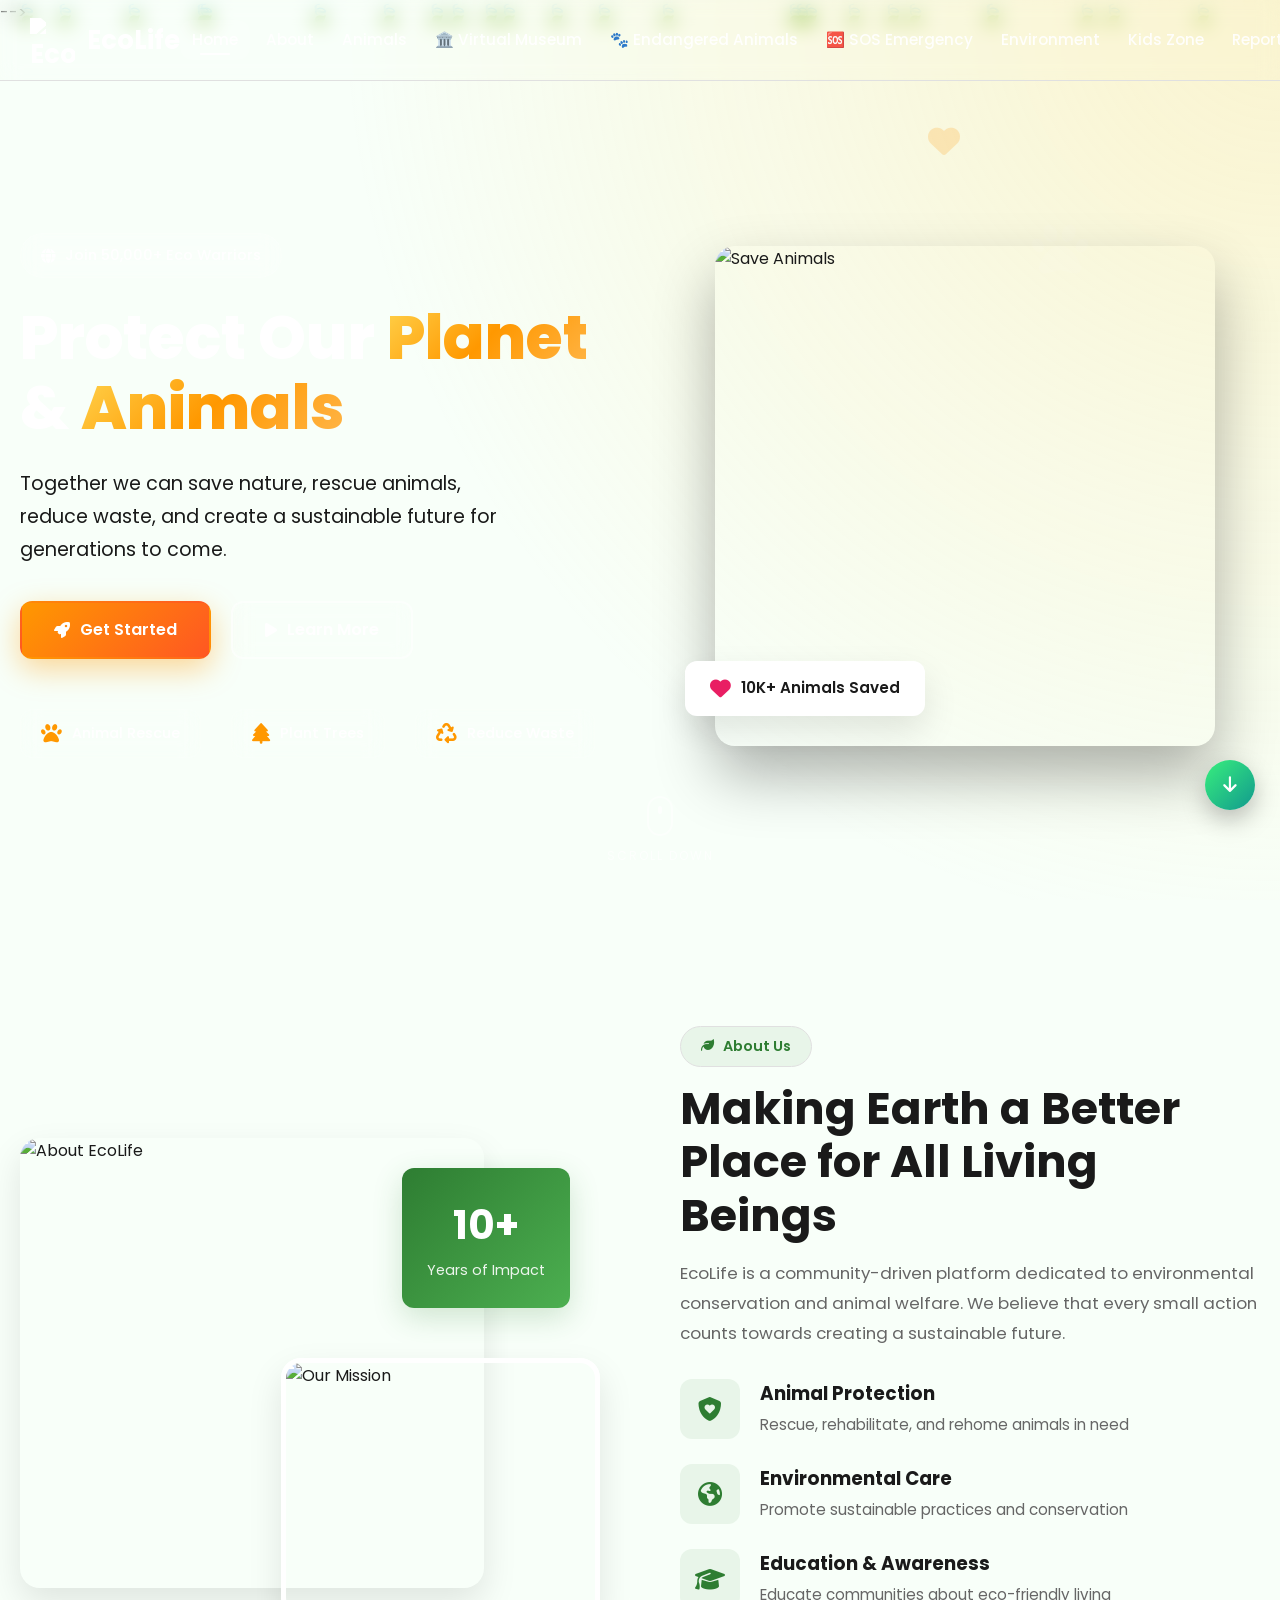
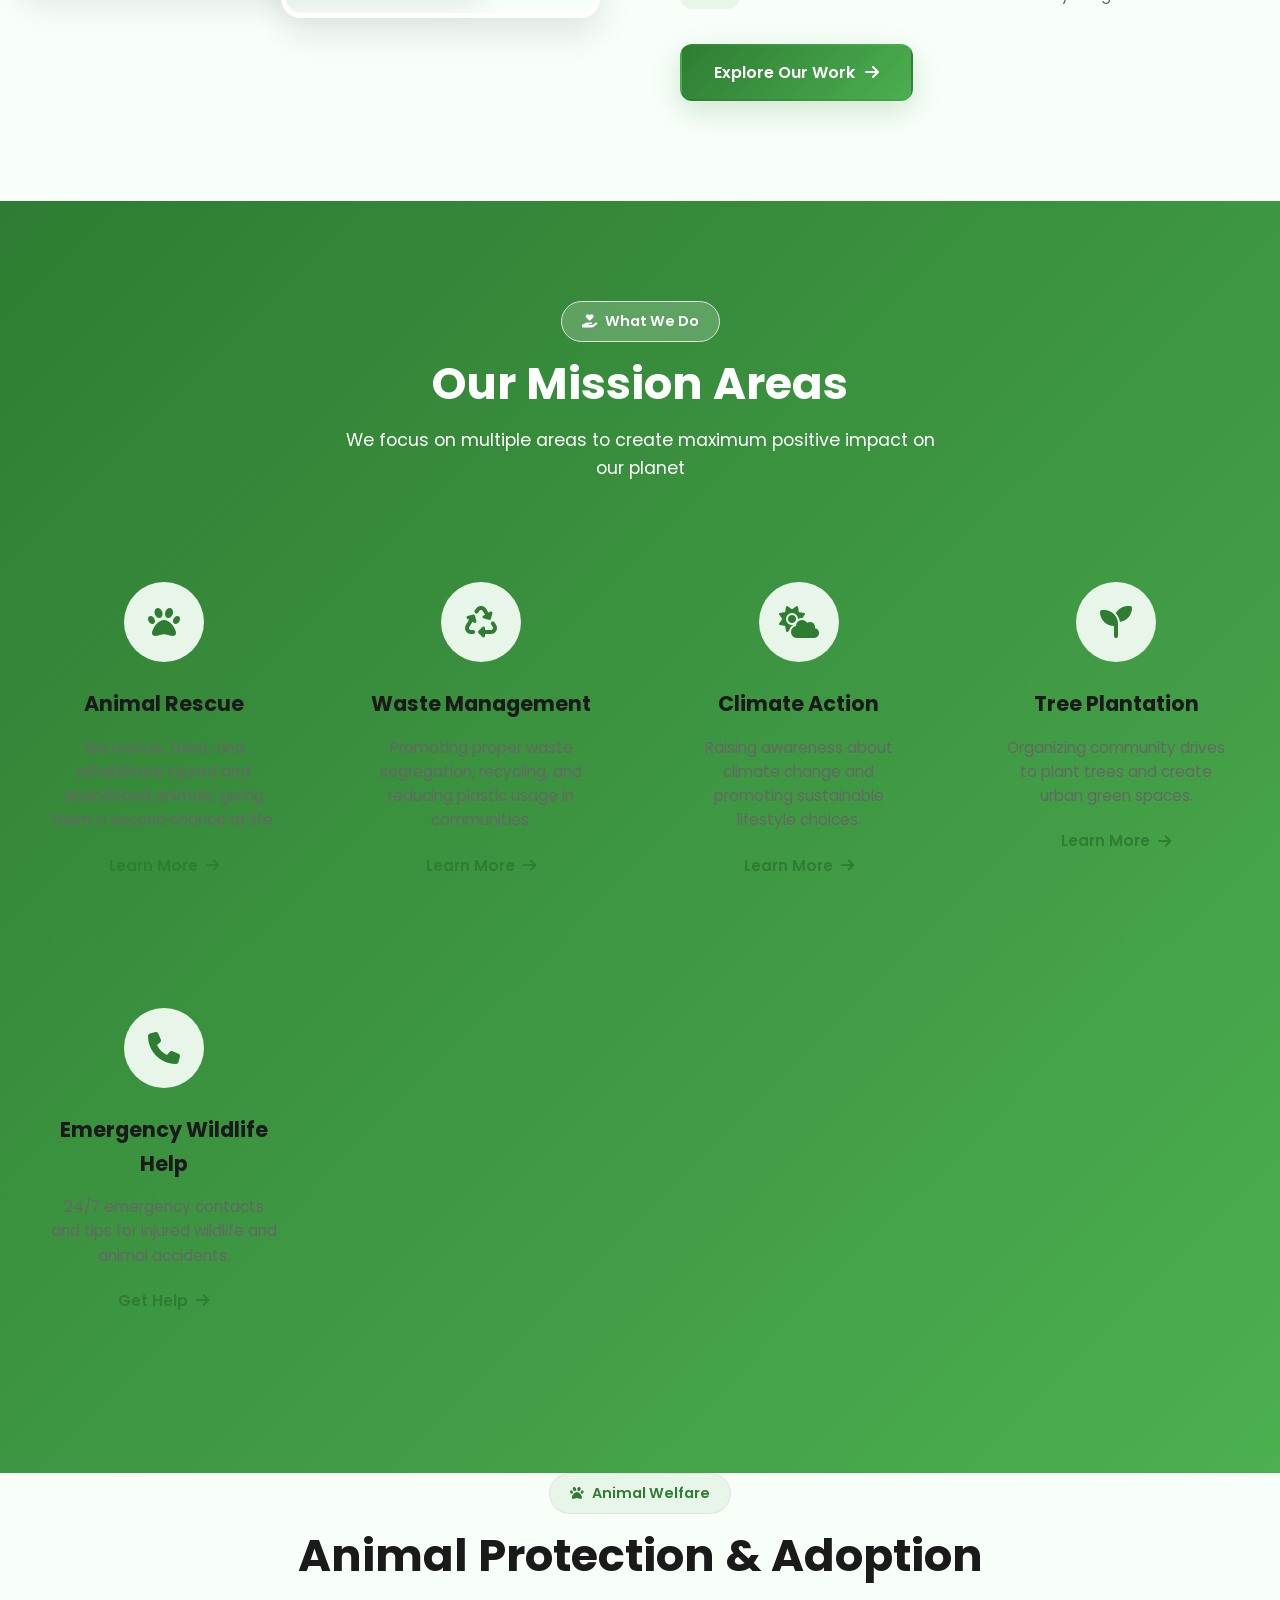
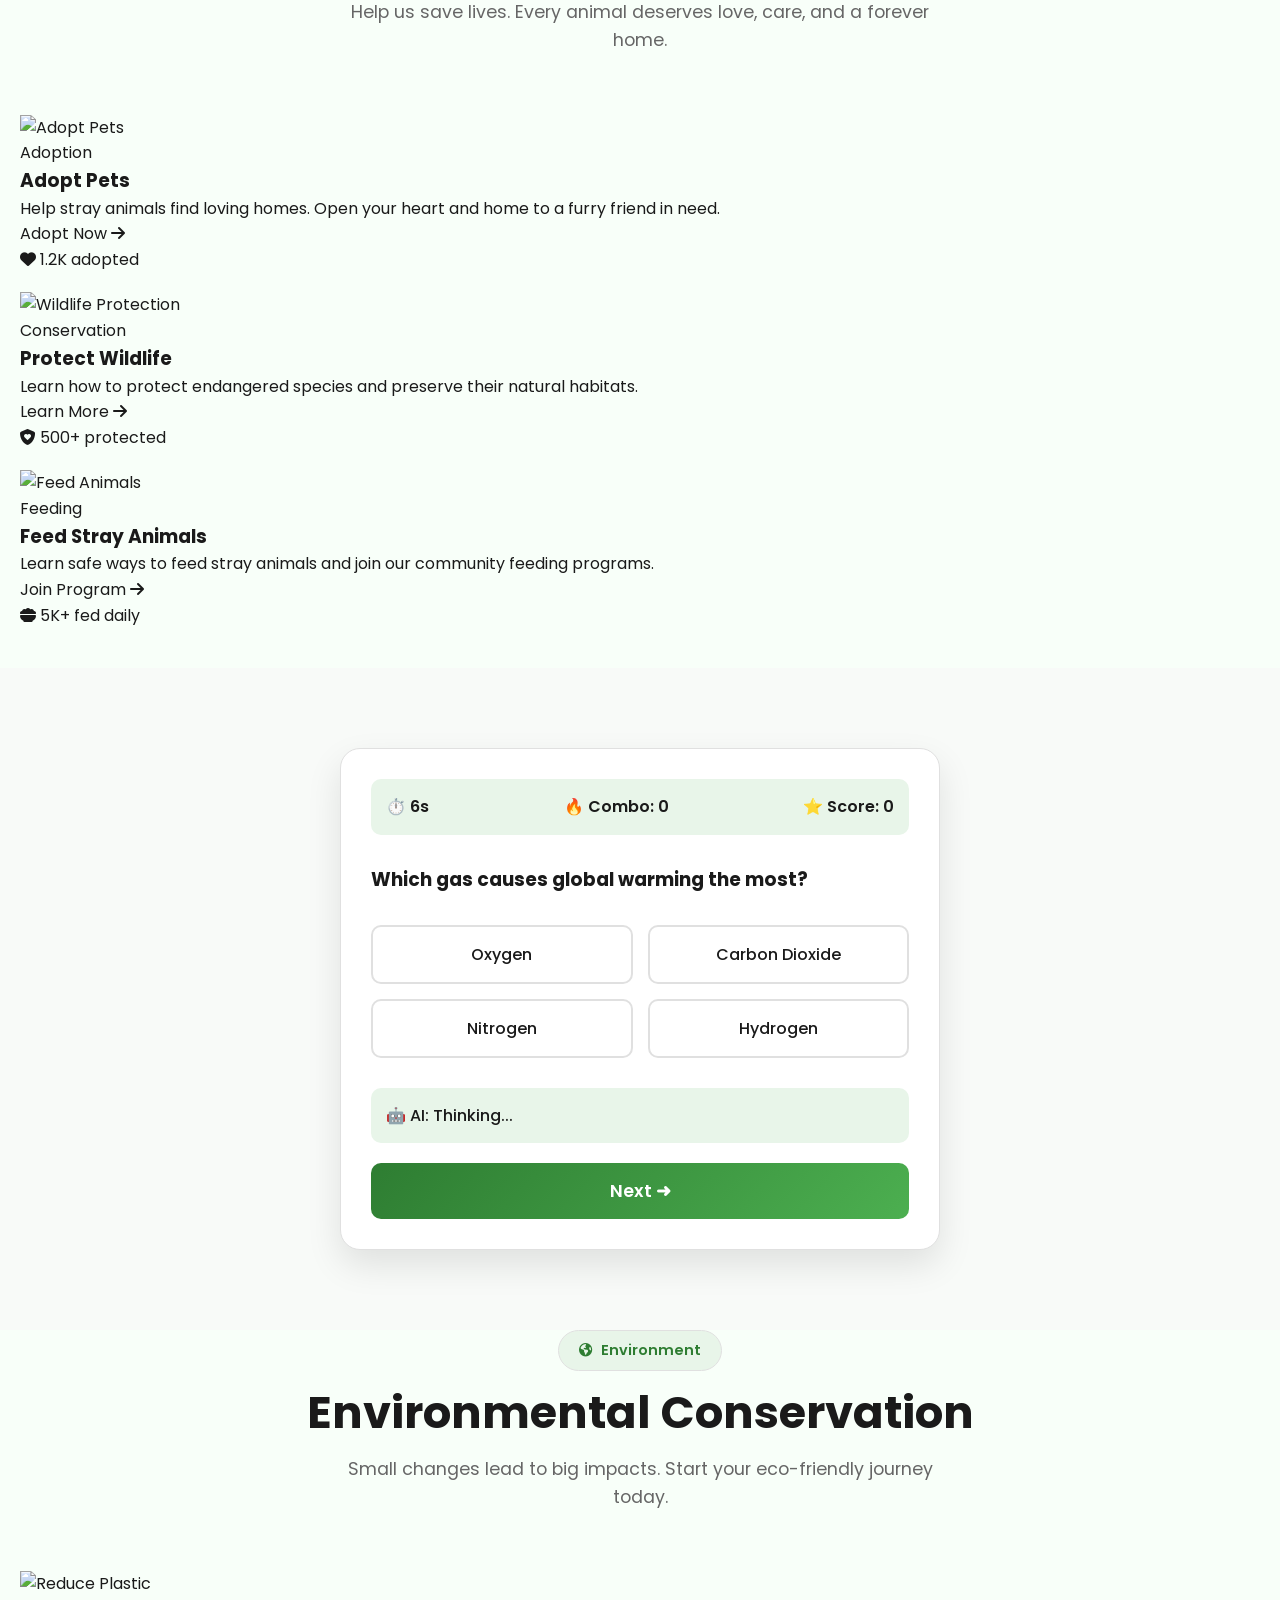
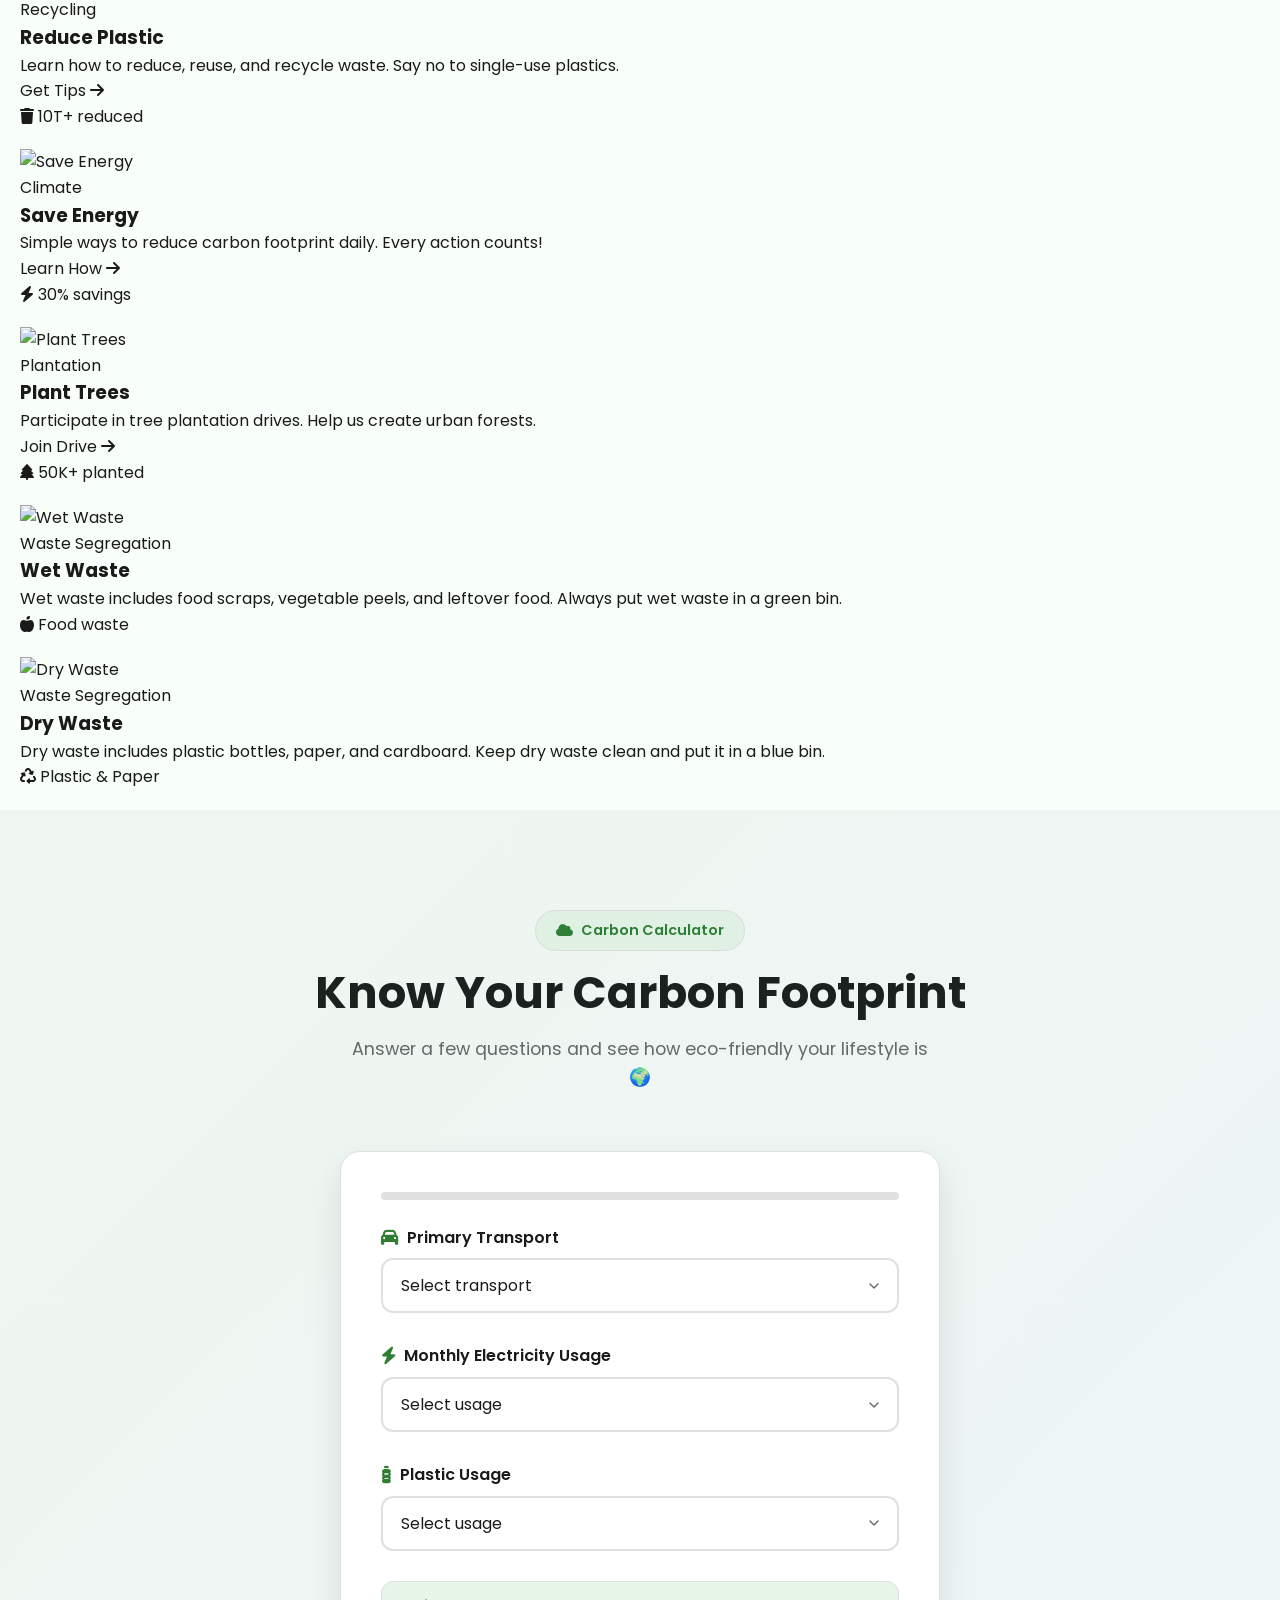
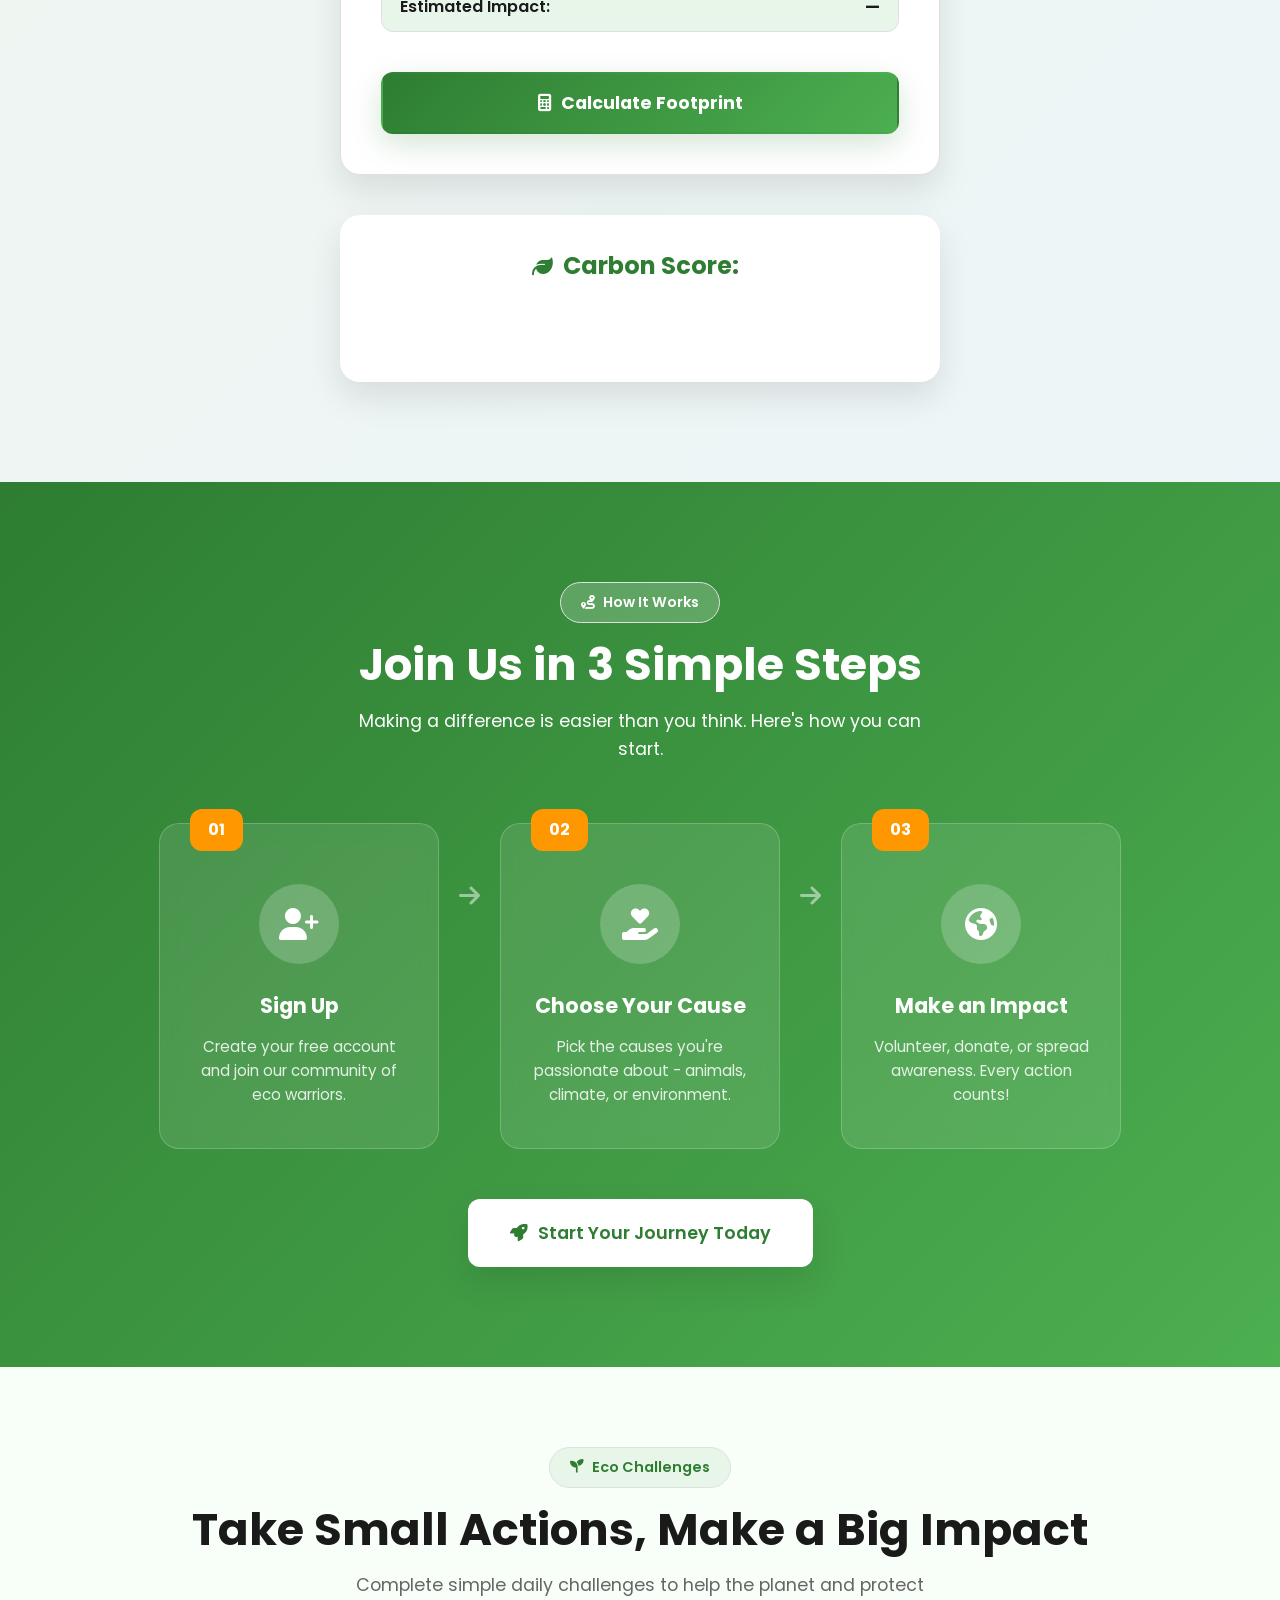
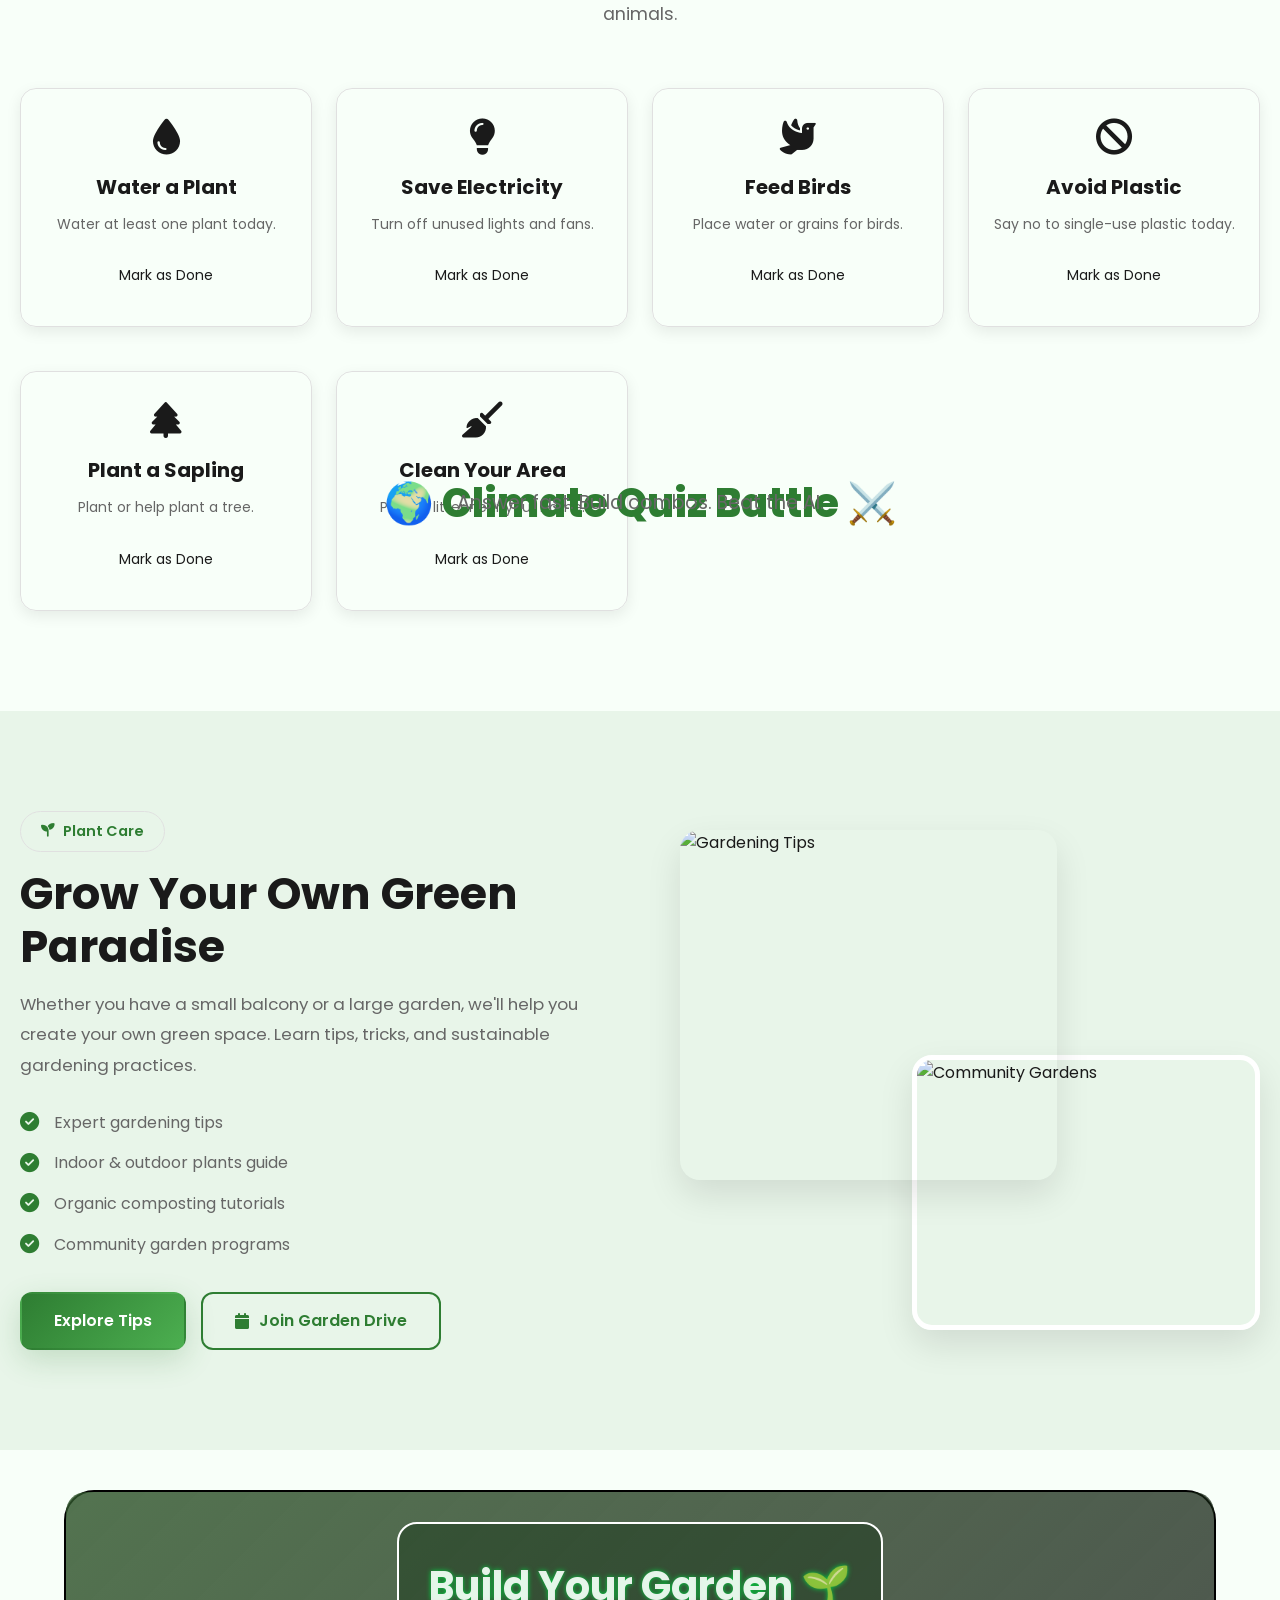
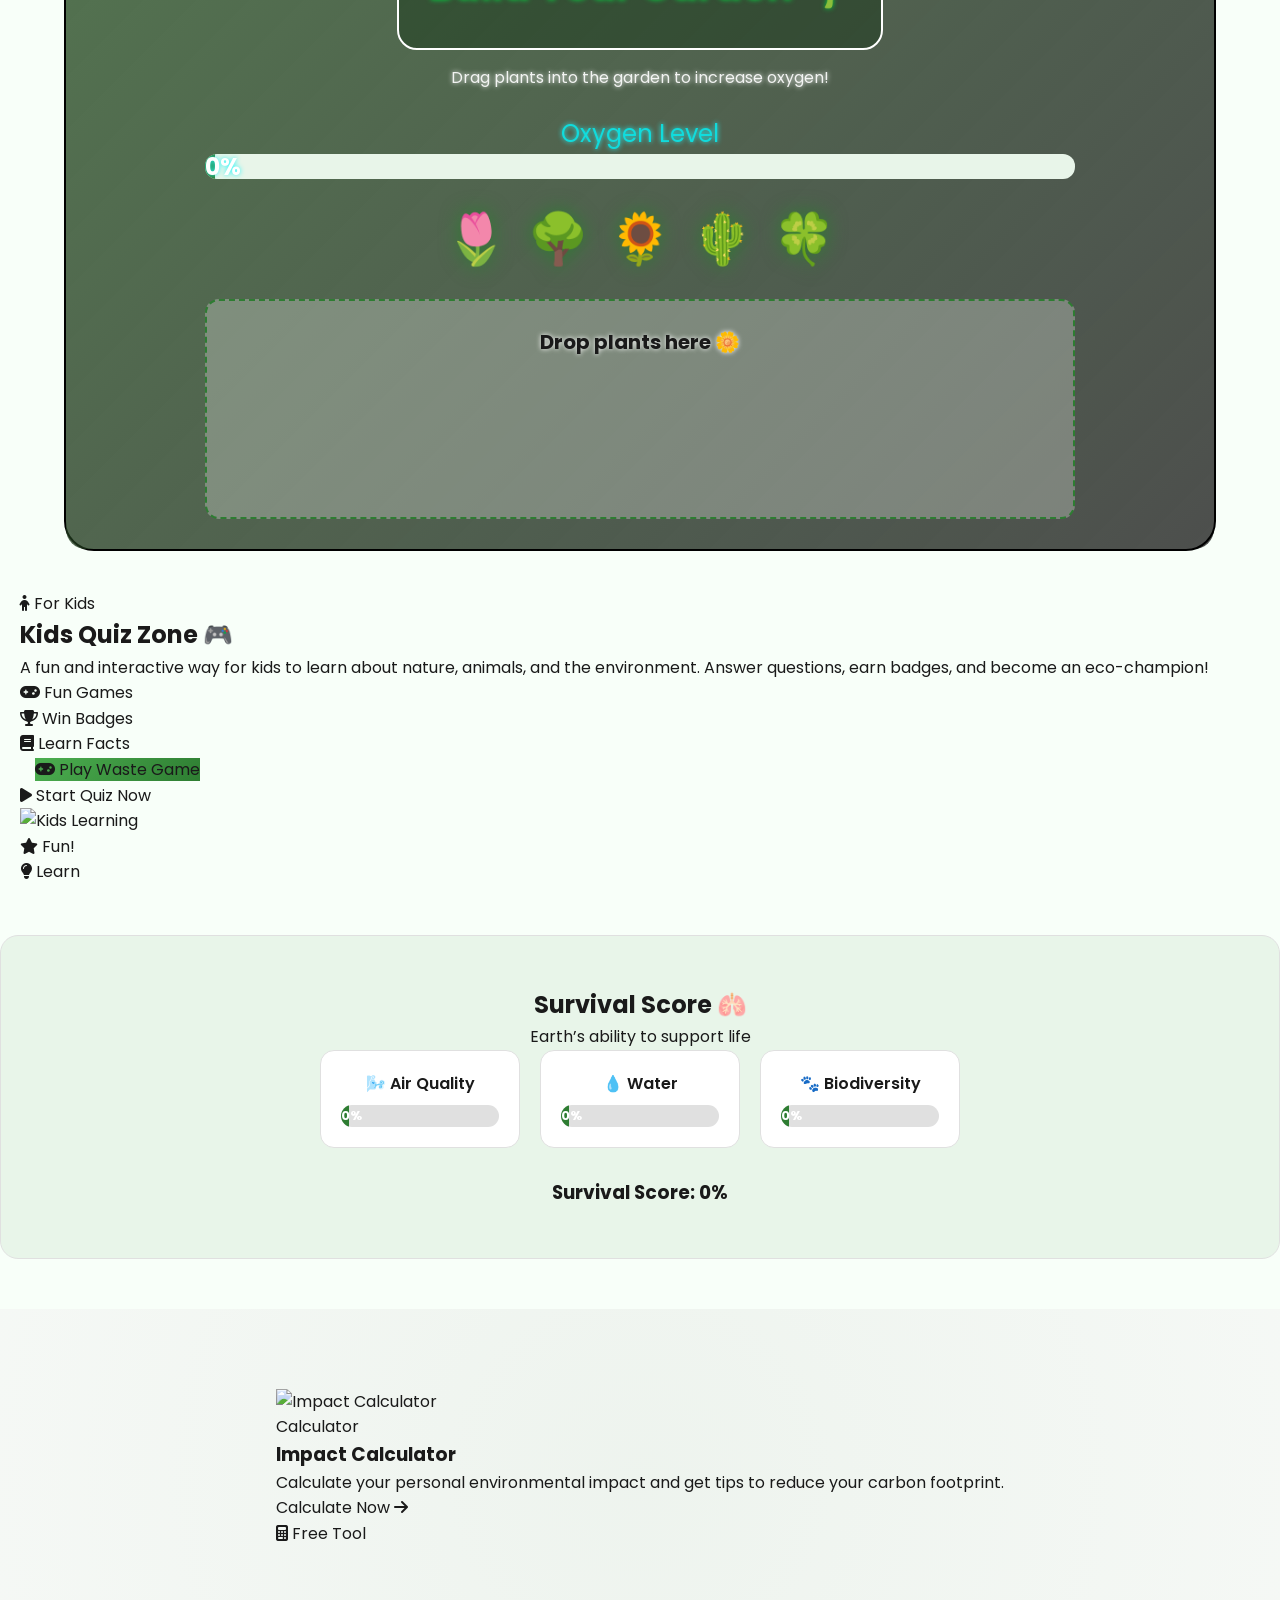
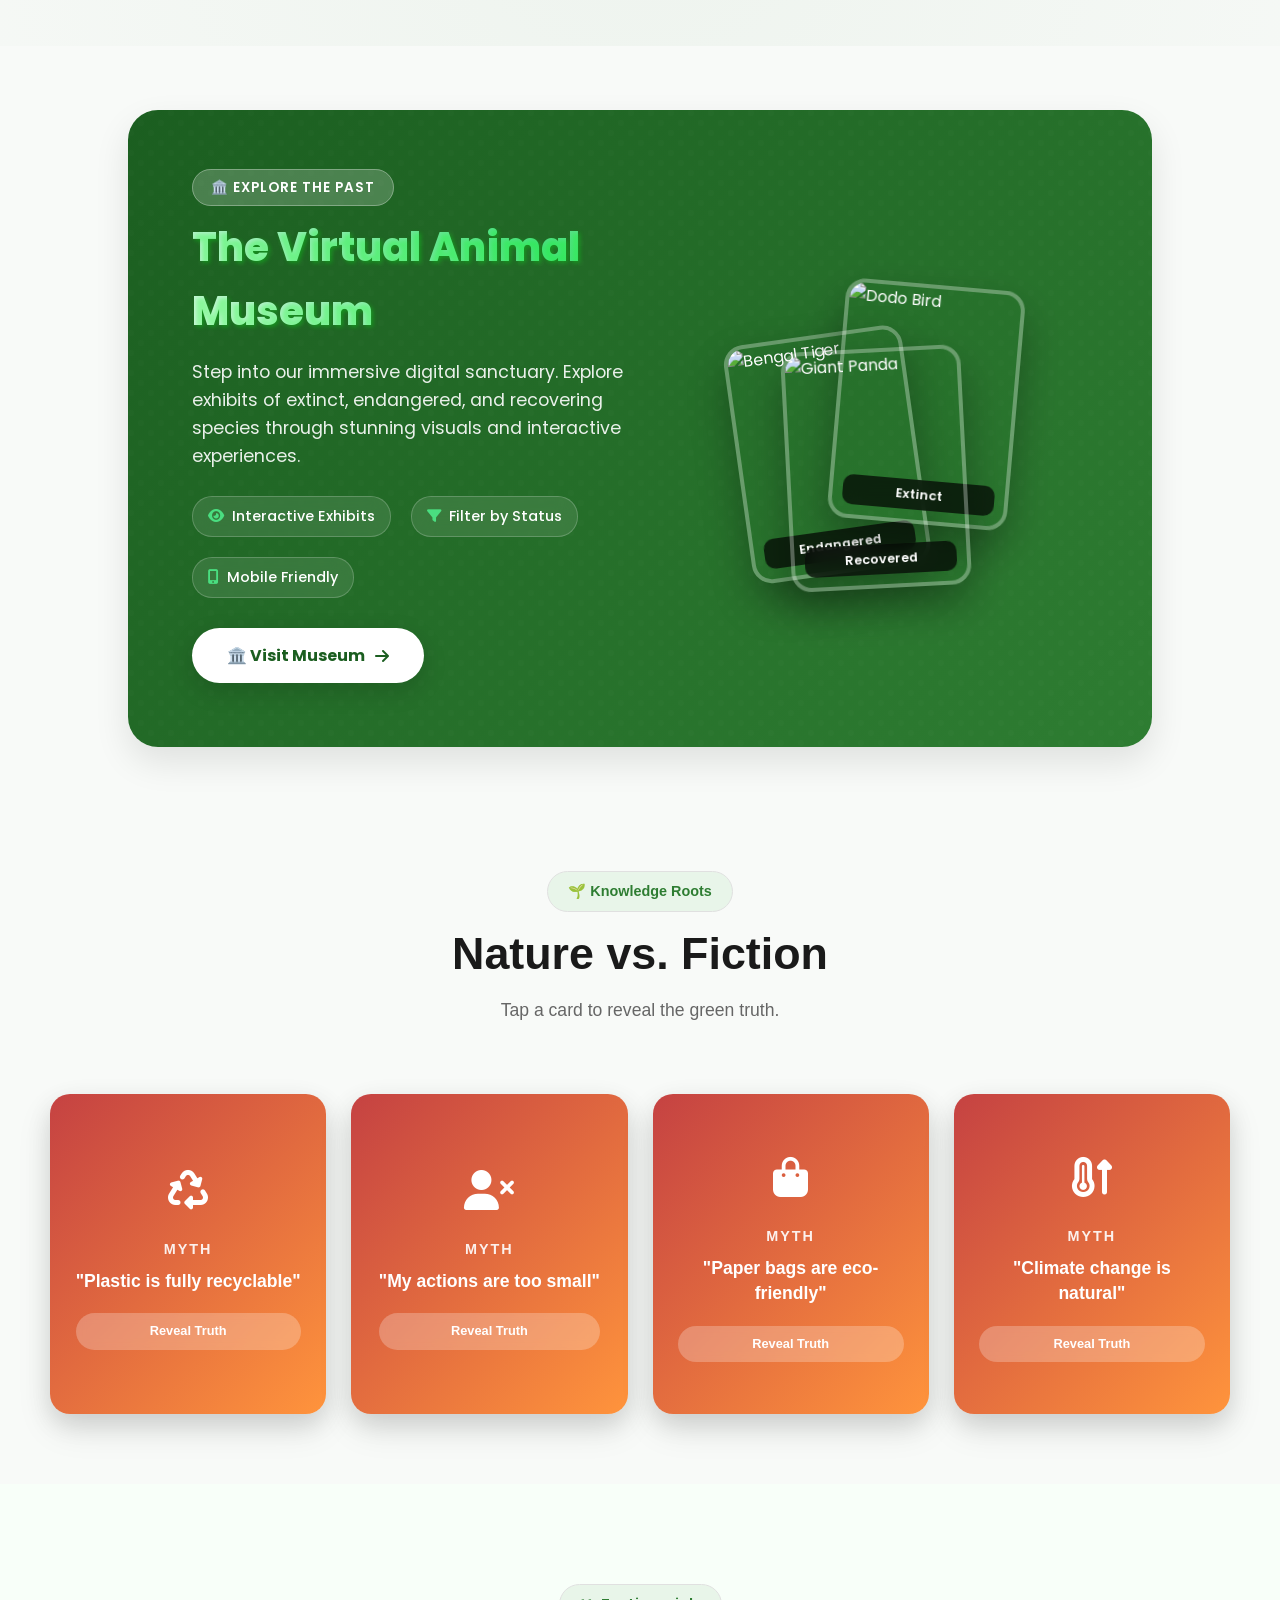
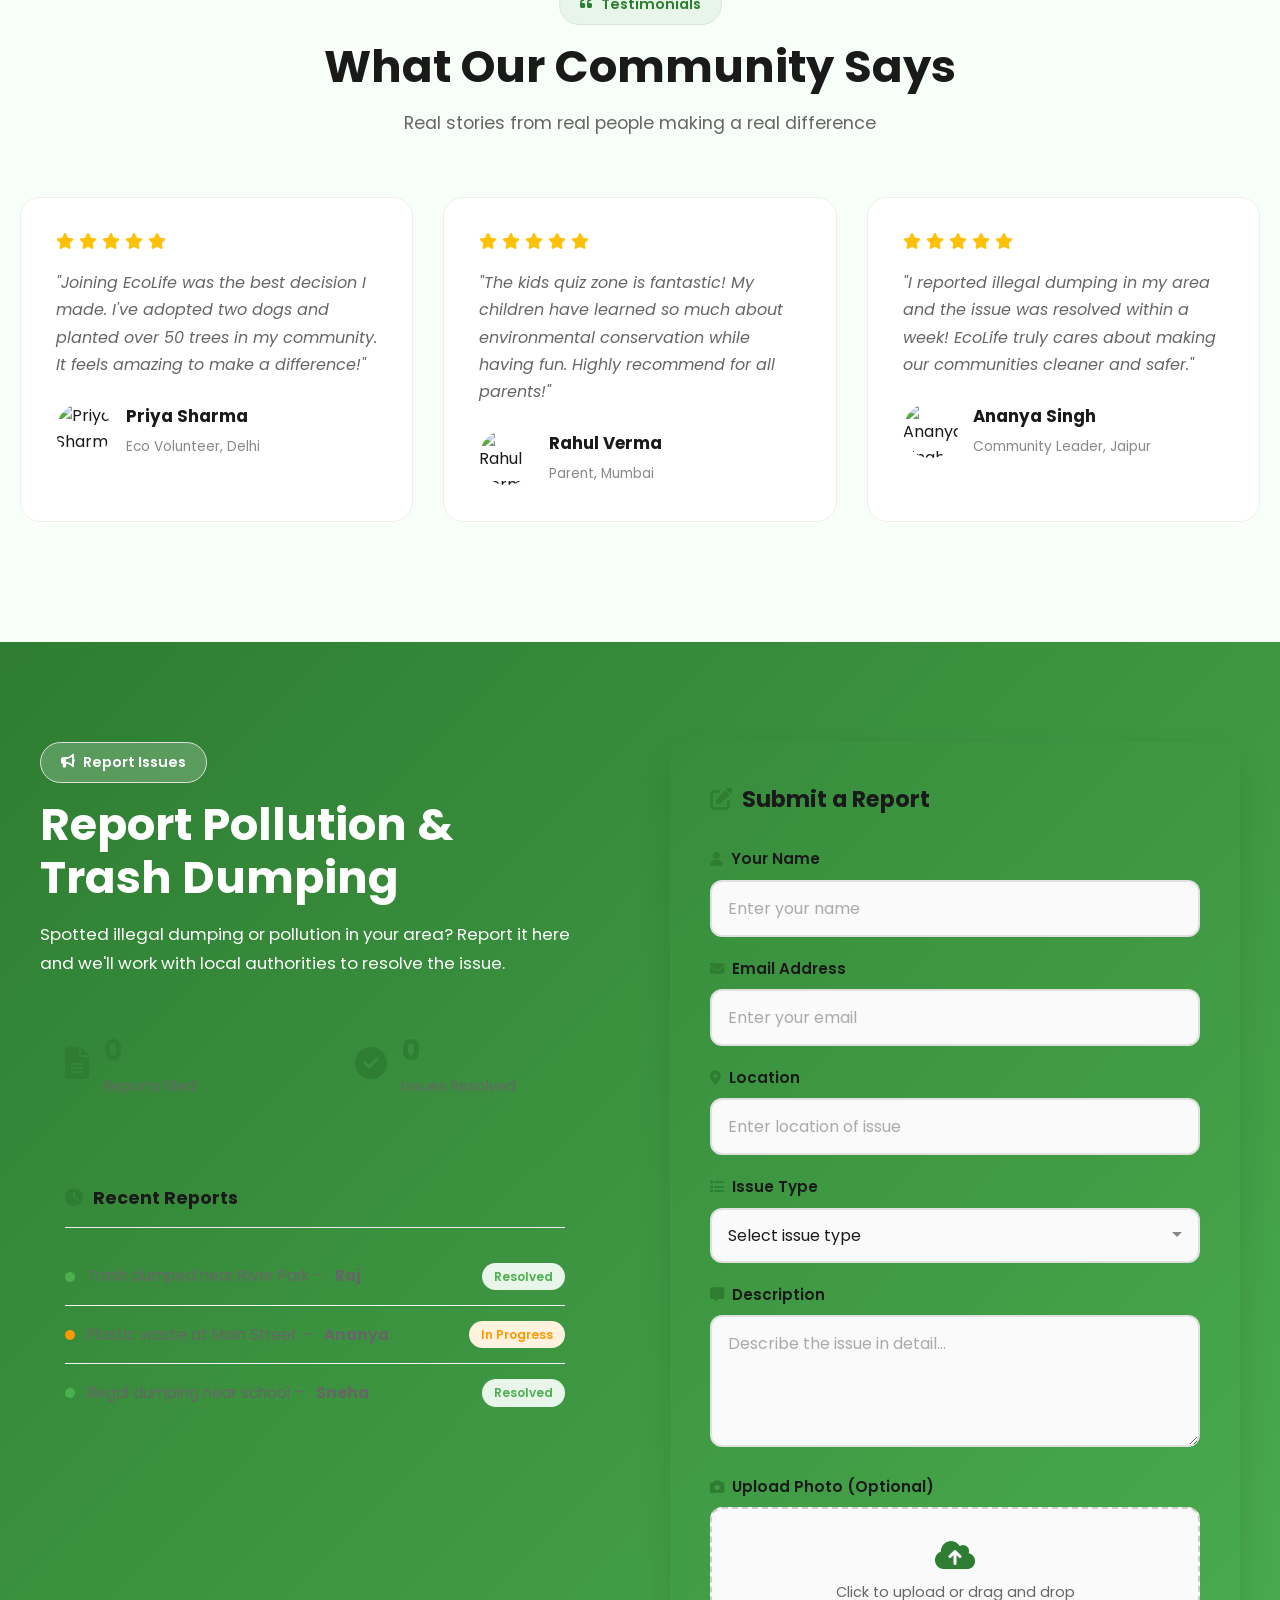
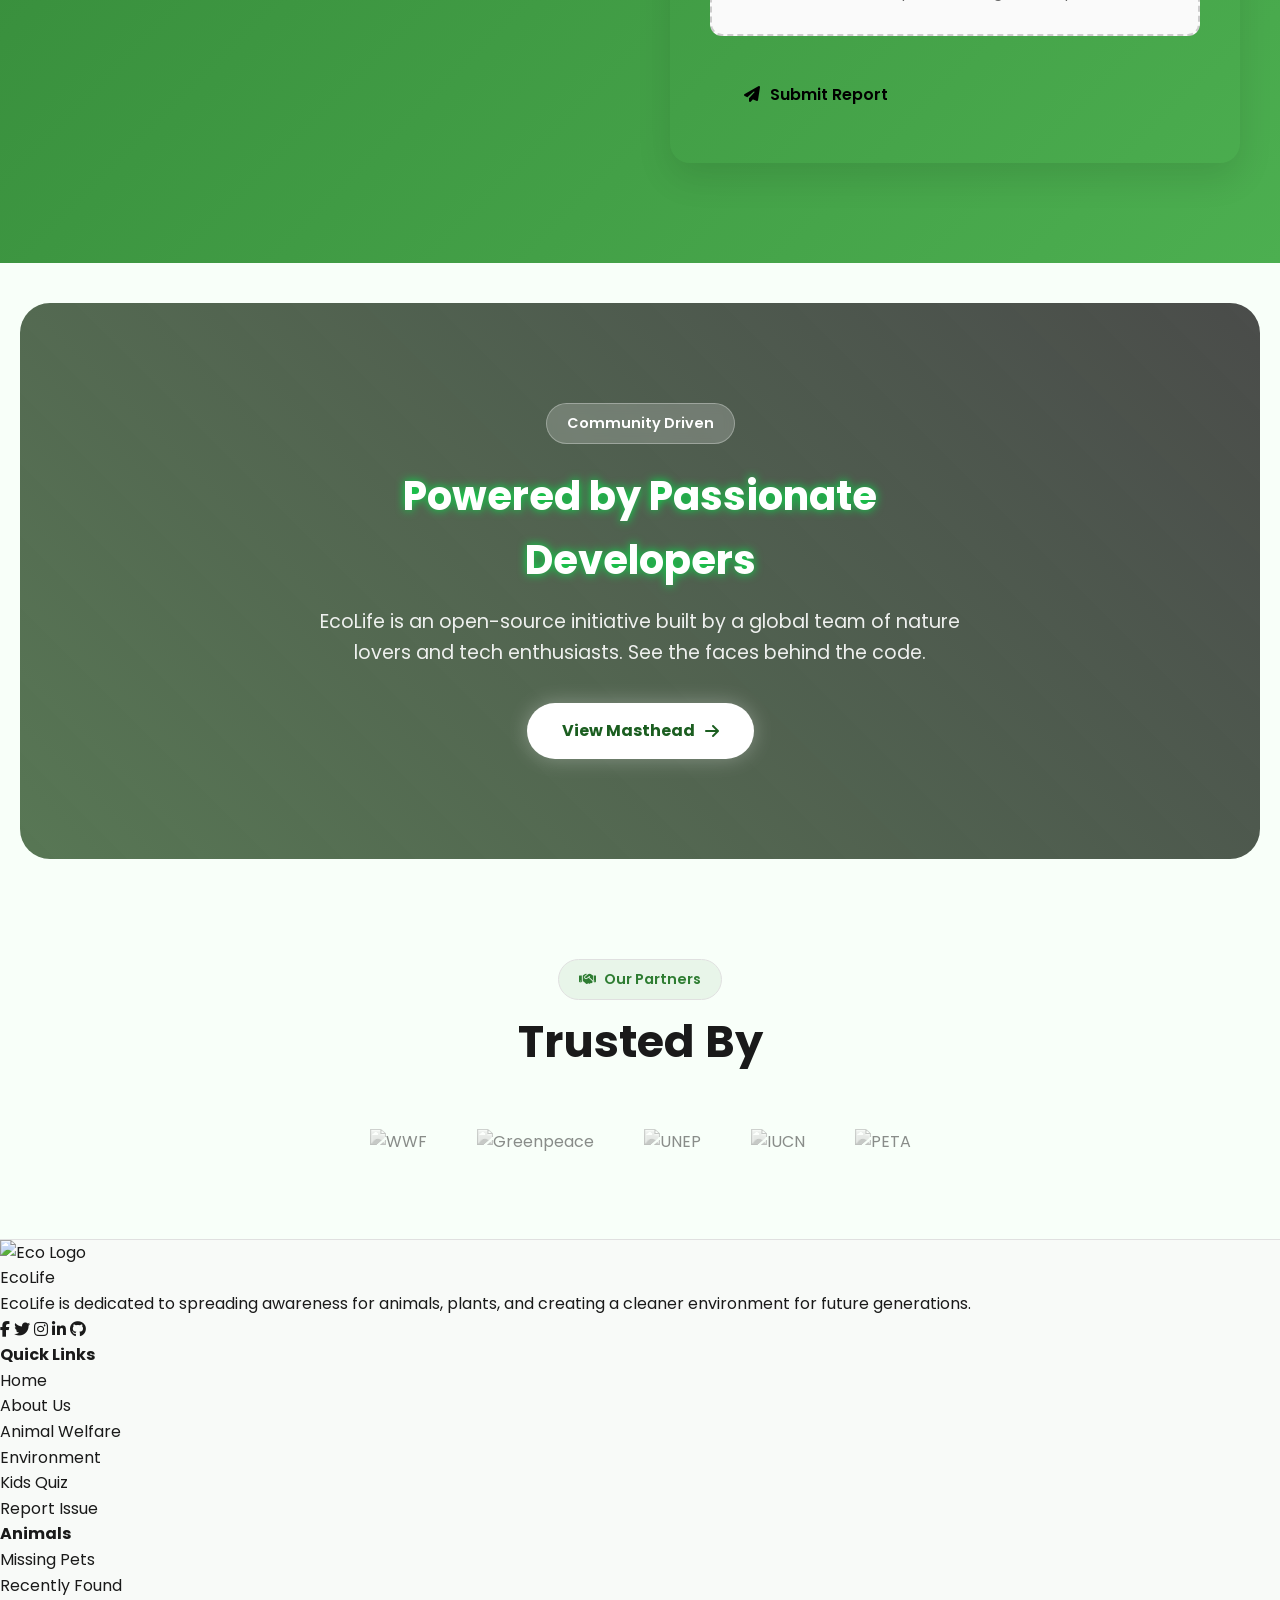
==== commit b6ddbad3: "removed some portion" ====
--- a/frontend/src/index.html
+++ b/frontend/src/index.html
@@ -40,8 +40,134 @@
 <!-- <button id="scrollBottomBtn" title="Scroll to Bottom">
   <!-- ⬇️ -->
 </button> -->
+<style>
+  .dict-card {
+    background:#ffffff;
+    padding:20px;
+    border-radius:20px;
+    box-shadow:0 15px 40px rgba(0,0,0,0.1);
+    transition: transform 0.3s, box-shadow 0.3s;
+    cursor:pointer;
+    opacity:0;
+    transform:translateY(20px);
+    animation:fadeInUp 0.6s forwards;
+  }
+
+  .dict-card:hover {
+    transform: translateY(-8px);
+    box-shadow: 0 25px 60px rgba(0,0,0,0.15);
+  }
+  .quiz-title {
+        position: absolute;
+    top: 700%;
+    left: 50%;
+    transform: translate(-50%, -50%);
+    text-align: center;
+
+  }
+  .quiz-subtitle{
+    position: absolute;
+    top: 700%;
+    left: 50%;
+    transform: translate(-50%, -50%);
+    text-align: center;
+
+  }
+  .dict-card h3 {
+    margin-top:0;
+    font-size:1.3rem;
+    color:#2e7d32;
+  }
+
+  .dict-card p {
+    font-size:0.95rem;
+    color:#555;
+    margin:10px 0 0;
+    line-height:1.5;
+  }
+
+  .category-tag {
+    display:inline-block;
+    padding:5px 12px;
+    background:#c8e6c9;
+    color:#2e7d32;
+    font-size:0.8rem;
+    font-weight:600;
+    border-radius:15px;
+    margin-top:10px;
+  }
+
+  @keyframes fadeInUp {
+    to {
+      opacity:1;
+      transform:translateY(0);
+    }
+  }
+
+  .scroll-to-bottom.clicked {
+  animation: none;
+  transform: scale(0.9);
+}
+/* ===== Scroll to Bottom Button ===== */
+.scroll-to-bottom {
+  position: fixed;
+  bottom: 90px; /* Above back-to-top */
+  right: 25px;
+  width: 50px;
+  height: 50px;
+  border-radius: 50%;
+  border: none;
+  background: linear-gradient(135deg, #38ef7d, #11998e);
+  color: #fff;
+  font-size: 18px;
+  cursor: pointer;
+  box-shadow: 0 10px 25px rgba(0, 0, 0, 0.25);
+  display: none;
+  align-items: center;
+  justify-content: center;
+  z-index: 999;
+  transition: all 0.4s ease;
+  animation: floatBtn 2s infinite;
+}
+
+.scroll-to-bottom:hover {
+  transform: scale(1.1);
+  background: linear-gradient(135deg, #11998e, #38ef7d);
+}
+
+/* Floating animation */
+@keyframes floatBtn {
+  0%, 100% {
+    transform: translateY(0);
+  }
+  50% {
+    transform: translateY(6px);
+  }
+}
+
+</style>
 
 <body>
+
+  <!-- 🌤️ Background Animations -->
+<div class="eco-sky">
+  <div class="cloud cloud1"></div>
+  <div class="cloud cloud2"></div>
+  <div class="cloud cloud3"></div>
+</div>
+
+<!-- 🕊️ Birds -->
+<div class="birds-layer"></div>
+
+<!-- 🌧️ Rain -->
+<div class="rain-layer"></div>
+
+<!-- 🍃 Floating Leaves -->
+<div class="leaves-layer"></div>
+
+<!-- 🌞 Sun Glow -->
+<div class="sun-glow"></div>
+
   <div class="scroll-progress" id="scrollProgress"></div>
   <!-- Navbar -->
   <nav class="navbar" id="navbar">
@@ -61,18 +187,27 @@
         <li><a href="#home" class="nav-link active">Home</a></li>
         <li><a href="#about" class="nav-link">About</a></li>
         <li><a href="#animal" class="nav-link">Animals</a></li>
-        <li><a href="pages/endangered-animals.html" class="nav-link">🐾 Endangered Animals</a></li>
+        <li><a href="pages/visual-mueseum.html" class="nav-link">🏛️ Virtual Museum</a></li>
+        <li><a href="pages/animal-safety/endangered-animals.html" class="nav-link">🐾 Endangered Animals</a></li>
         <li><a href="pages/sos.html" class="nav-link">🆘 SOS Emergency</a></li>
-        <li><a href="./pages/environment.html" class="nav-link">Environment</a></li>
-        <li><a href="./pages/kids-zone.html" class="nav-link">Kids Zone</a></li>
-        <li><a href="./pages/report.html" class="nav-link">Report</a></li>
-        <li><a href="../src/pages/contact.html" class="nav-link">Contact</a></li>
+
+        <li><a href="./pages/environment/environment.html" class="nav-link">Environment</a></li>
+        <li><a href="./pages/games/kids-zone.html" class="nav-link">Kids Zone</a></li>
+        <li><a href="./pages/report/report.html" class="nav-link">Report</a></li>
+        <li><a href="pages/contact.html" class="nav-link">Contact</a></li>
+
         <li class="nav-auth">
-          <a href="/frontend/src/pages/Login.html" class="btn-login">Login</a>
-          <a href="/frontend/src/pages/Signup.html" class="btn-signup">Sign Up</a>
+          <a href="pages/Login.html" class="btn-login">Login</a>
+          <a href="pages/Signup.html" class="btn-signup">Sign Up</a>
           <div class="theme-toggle" id="themeToggle" title="Toggle Dark Mode">
             <i class="fa-solid fa-moon"></i>
           </div>
+        <li>
+            <select id="profile">
+                <option value="profile">Profile</option>
+                <option value="community">Community</option>
+                <option value="logout">Logout</option>
+            </select>
         </li>
       </ul>
     </div>
@@ -166,40 +301,6 @@
     </div>
   </section>
 
-  <!-- Stats Section -->
-  <section class="stats-section">
-    <div class="stats-container">
-      <div class="stat-item" data-aos="zoom-in" data-aos-delay="0">
-        <div class="stat-icon">
-          <i class="fa-solid fa-paw"></i>
-        </div>
-        <div class="stat-number" data-count="10500">0</div>
-        <div class="stat-label">Animals Rescued</div>
-      </div>
-      <div class="stat-item" data-aos="zoom-in" data-aos-delay="100">
-        <div class="stat-icon">
-          <i class="fa-solid fa-tree"></i>
-        </div>
-        <div class="stat-number" data-count="50000">0</div>
-        <div class="stat-label">Trees Planted</div>
-      </div>
-      <div class="stat-item" data-aos="zoom-in" data-aos-delay="200">
-        <div class="stat-icon">
-          <i class="fa-solid fa-users"></i>
-        </div>
-        <div class="stat-number" data-count="25000">0</div>
-        <div class="stat-label">Active Volunteers</div>
-      </div>
-      <div class="stat-item" data-aos="zoom-in" data-aos-delay="300">
-        <div class="stat-icon">
-          <i class="fa-solid fa-city"></i>
-        </div>
-        <div class="stat-number" data-count="100">0</div>
-        <div class="stat-label">Cities Covered</div>
-      </div>
-    </div>
-  </section>
-
   <!-- About Section -->
   <section id="about" class="about-section">
     <div class="section-container">
@@ -400,7 +501,7 @@
               to a furry friend in need.
             </p>
             <div class="card-footer">
-              <a href="pages/pet-adoption.html" class="card-btn">
+              <a href="pages/animal-safety/pet-adoption.html" class="card-btn">
                 Adopt Now <i class="fa-solid fa-arrow-right"></i>
               </a>
               <div class="card-stats">
@@ -462,56 +563,6 @@
     </div>
   </section>
 
-  <section class="eco-facts-section">
-    <div class="section-container">
-      <div class="section-header">
-        <span class="section-tag">
-          <i class="fa-solid fa-lightbulb"></i> Did You Know?
-        </span>
-        <h2 class="section-title">Fun Eco Facts</h2>
-        <p class="section-subtitle">
-          Small facts that can create a big change 🌍
-        </p>
-      </div>
-
-      <div class="eco-fact-card" id="ecoFactCard">
-        <span class="fact-icon" id="factIcon">🌱</span>
-        <p class="eco-fact-text" id="ecoFactText"></p>
-        <span class="fact-category" id="factCategory"></span>
-      </div>
-    </div>
-  </section>
-  <!-- 🌍 Living Earth Avatar -->
-  <section class="earth-wrapper">
-    <h2>Living Earth 🌍</h2>
-    <p id="earthText">Earth is healthy and smiling 🌱</p>
-
-    <div class="earth-container">
-      <!-- Sun Rays -->
-      <div class="sun-rays"></div>
-
-      <!-- Earth -->
-      <div id="earth" class="earth happy">
-        🌍
-        <div class="cracks"></div>
-      </div>
-
-      <!-- Rain -->
-      <div class="rain"></div>
-    </div>
-
-    <!-- Demo Buttons (remove in final submission if needed) -->
-    <div class="demo-controls">
-      <button onclick="updateEarth(85)">Happy</button>
-      <button onclick="updateEarth(45)">Sad</button>
-      <button onclick="updateEarth(15)">Critical</button>
-    </div>
-
-    <!-- Sounds -->
-    <audio id="birdsSound" src="https://cdn.pixabay.com/download/audio/2022/03/15/audio_3e3d9e5fd7.mp3"></audio>
-    <audio id="heartSound" src="https://cdn.pixabay.com/download/audio/2021/08/04/audio_8e9b5c07b3.mp3"></audio>
-  </section>
-
   <section class="quiz-section" id="climate-quiz">
   <h2 class="quiz-title">🌍 Climate Quiz Battle ⚔️</h2>
   <p class="quiz-subtitle">Answer fast. Build combos. Beat the AI.</p>
@@ -537,7 +588,6 @@
     <button class="next-btn" id="nextBtn">Next ➜</button>
   </div>
 </section>
-
 
   <!-- Environment Section -->
   <section id="environment" class="cards-section alt-bg">
@@ -999,13 +1049,14 @@
               <span>Learn Facts</span>
             </div>
 
-            <a href="/frontend/src/pages/waste-game.html" class="quiz-btn"
+            <a href="/pages/games/waste-game.html" class="quiz-btn"
+
               style="background: linear-gradient(135deg, #4caf50 0%, #2e7d32 100%); margin-left: 15px;">
               <i class="fa-solid fa-gamepad"></i> Play Waste Game
             </a>
           </div>
 
-          <a href="pages/quiz.html" class="quiz-btn">
+          <a href="pages/quizzes/quiz.html" class="quiz-btn">
             <i class="fa-solid fa-play"></i> Start Quiz Now
           </a>
         </div>
@@ -1022,101 +1073,6 @@
           </div>
         </div>
       </div>
-    </div>
-  </section>
-  <section class="simulator-section">
-    <div class="section-container">
-      <div class="section-header">
-        <span class="section-tag"><i class="fa-solid fa-flask"></i> What Happens If…?</span>
-        <h2 class="section-title">Explore Environmental Impact</h2>
-        <p class="section-subtitle">See what happens if we change our habits 🌍</p>
-      </div>
-
-      <!-- Selection -->
-      <div class="simulator-controls">
-        <button class="sim-btn" data-impact="plastic">If Plastic Use Increases</button>
-        <button class="sim-btn" data-impact="trees">If Trees Are Cut</button>
-      </div>
-    </div>
-    </div>
-  </section>
-
-  <section class="timeline-section">
-    <div class="section-container">
-      <div class="section-header">
-        <span class="section-tag">
-          <i class="fa-solid fa-clock"></i> Eco Timeline
-        </span>
-        <h2 class="section-title">Journey of Our Planet</h2>
-        <p class="section-subtitle">
-          Scroll to see how small actions shape big changes 🌱
-        </p>
-      </div>
-
-      <!-- Plastic Journey -->
-      <h3 class="timeline-heading">🧴 Journey of Plastic</h3>
-      <div class="timeline">
-        <div class="timeline-item">
-          <span class="timeline-dot"></span>
-          <div class="timeline-content">
-            <h4>Production</h4>
-            <p>Plastic is manufactured from fossil fuels.</p>
-          </div>
-        </div>
-
-        <div class="timeline-item">
-          <span class="timeline-dot"></span>
-          <div class="timeline-content">
-            <h4>Usage</h4>
-            <p>Used for packaging, bags, and containers.</p>
-          </div>
-        </div>
-
-        <div class="timeline-item">
-          <span class="timeline-dot"></span>
-          <div class="timeline-content">
-            <h4>Disposal</h4>
-            <p>Most plastic is thrown away after single use.</p>
-          </div>
-        </div>
-
-        <div class="timeline-item">
-          <span class="timeline-dot"></span>
-          <div class="timeline-content">
-            <h4>Environmental Impact</h4>
-            <p>Pollutes land and oceans, harming wildlife.</p>
-          </div>
-        </div>
-      </div>
-
-      <!-- Climate Timeline -->
-      <h3 class="timeline-heading">🌡️ Climate Change Milestones</h3>
-      <div class="timeline">
-        <div class="timeline-item">
-          <span class="timeline-dot"></span>
-          <div class="timeline-content">
-            <h4>Pre-Industrial Era</h4>
-            <p>Stable climate with low carbon emissions.</p>
-          </div>
-        </div>
-
-        <div class="timeline-item">
-          <span class="timeline-dot"></span>
-          <div class="timeline-content">
-            <h4>Industrial Revolution</h4>
-            <p>Rise in fossil fuel usage and emissions.</p>
-          </div>
-        </div>
-
-        <div class="timeline-item">
-          <span class="timeline-dot"></span>
-          <div class="timeline-content">
-            <h4>Global Warming</h4>
-            <p>Increase in global temperatures worldwide.</p>
-          </div>
-        </div>
-      </div>
-    </div>
     </div>
   </section>
 
@@ -1180,6 +1136,51 @@
 
   </section>
 
+
+  <section class="museum-preview">
+    <div class="museum-banner" data-aos="fade-up">
+        <div class="museum-text">
+            <span class="tag">🏛️ Explore the Past</span>
+            <h2>The Virtual Animal Museum</h2>
+            <p>Step into our immersive digital sanctuary. Explore exhibits of extinct, endangered, and recovering species through stunning visuals and interactive experiences.</p>
+            <div class="museum-features">
+                <div class="feature-item">
+                    <i class="fas fa-eye"></i>
+                    <span>Interactive Exhibits</span>
+                </div>
+                <div class="feature-item">
+                    <i class="fas fa-filter"></i>
+                    <span>Filter by Status</span>
+                </div>
+                <div class="feature-item">
+                    <i class="fas fa-mobile-alt"></i>
+                    <span>Mobile Friendly</span>
+                </div>
+            </div>
+            <a href="pages/visual-mueseum.html" class="explore-btn">
+                🏛️ Visit Museum <i class="fas fa-arrow-right"></i>
+            </a>
+        </div>
+        <div class="museum-visuals">
+            <div class="floating-card card-1">
+                <img src="https://upload.wikimedia.org/wikipedia/commons/5/56/Tiger.50.jpg" alt="Bengal Tiger">
+                <div class="card-label">Endangered</div>
+            </div>
+            <div class="floating-card card-2">
+                <img src="https://encrypted-tbn0.gstatic.com/images?q=tbn:ANd9GcQvn6lVUkTAw3IUwiw7eqsIL1qUKuROlnZeVfntDyPK_j-C-GYwC4Nf5RG3LtqyQ84VKEoHcG1s7Xl4ZiDMTa1Fojvb-ZfSBiyRk9yNCZPZXA&s=10" alt="Dodo Bird">
+                <div class="card-label">Extinct</div>
+            </div>
+            <div class="floating-card card-3">
+                <img src="https://upload.wikimedia.org/wikipedia/commons/0/0f/Grosser_Panda.JPG" alt="Giant Panda">
+                <div class="card-label">Recovered</div>
+            </div>
+        </div>
+    </div>
+</section>
+
+
+
+
   <!-- myth fact -->
 
   <section class="myth-fact-section">
@@ -1284,27 +1285,6 @@
       </div>
     </div>
   </section>
-
-  <section class="glossary-section">
-    <div class="section-container">
-      <div class="section-header">
-        <span class="section-tag">
-          <i class="fa-solid fa-book"></i> Green Glossary
-        </span>
-        <h2 class="section-title">Environmental Terms Made Easy</h2>
-        <p class="section-subtitle">
-          Learn eco terms in simple words 🌱
-        </p>
-      </div>
-
-      <!-- Search -->
-      <input type="text" id="glossarySearch" placeholder="Search by letter or term..." class="glossary-search" />
-
-      <!-- Glossary List -->
-      <div class="glossary-list" id="glossaryList"></div>
-    </div>
-  </section>
-
 
   <!-- Testimonials Section -->
   <section class="testimonials-section">
@@ -1512,37 +1492,6 @@
     </div>
   </section>
 
-  <!-- Newsletter Section -->
-  <section class="newsletter-section">
-    <div class="newsletter-container" data-aos="zoom-in">
-      <div class="newsletter-content">
-        <div class="newsletter-icon">
-          <i class="fa-solid fa-envelope-open-text"></i>
-        </div>
-        <h2>Stay Updated!</h2>
-        <p>
-          Subscribe to our newsletter for eco tips, event updates, and ways to
-          make a difference.
-        </p>
-
-        <form class="newsletter-form" id="newsletterForm">
-          <div class="newsletter-input-group">
-            <input type="email" placeholder="Enter your email address" required />
-            <button type="submit" class="btn btn-primary">
-              Subscribe <i class="fa-solid fa-arrow-right"></i>
-            </button>
-          </div>
-        </form>
-
-        <p class="newsletter-note">
-          <i class="fa-solid fa-lock"></i> We respect your privacy.
-          Unsubscribe anytime.
-        </p>
-      </div>
-    </div>
-  </section>
-
-
   <section id="team-cta" class="team-cta-section">
     <div class="cta-overlay"></div>
     <div class="cta-content" data-aos="fade-up">
@@ -1553,7 +1502,7 @@
         See the faces behind the code.
       </p>
 
-      <a href="../src/pages/masthead.html" class="btn-glow">
+      <a href="pages/masthead.html" class="btn-glow">
         View Masthead <i class="fa-solid fa-arrow-right"></i>
       </a>
     </div>
@@ -1692,6 +1641,34 @@
             </li>
           </ul>
         </div>
+
+        <!-- Newsletter (Small) -->
+        <div class="footer-col footer-newsletter-col">
+          <h4>Newsletter</h4>
+          <p class="newsletter-footer-text">Stay updated with our latest news</p>
+          <div class="newsletter-footer-form">
+            <div class="newsletter-footer-input-group">
+              <input 
+                type="email" 
+                id="newsletterEmailInput"
+                class="newsletter-footer-input" 
+                placeholder="your@email.com"
+                required
+                aria-label="Email address for newsletter subscription"
+              />
+              <button 
+                type="button"
+                id="newsletterSubmitBtn"
+                class="newsletter-footer-btn"
+                aria-label="Subscribe to newsletter"
+              >
+                <i class="fas fa-paper-plane"></i>
+              </button>
+            </div>
+            <div class="newsletter-footer-message" id="newsletterMessage"></div>
+          </div>
+        </div>
+
         <!-- Environment -->
         <div class="footer-col">
           <h4>Environment</h4>
@@ -1752,7 +1729,7 @@
   <script src="https://unpkg.com/aos@2.3.1/dist/aos.js"></script>
   <script src="js/main.js"></script>
   <script src="js/global/theme-toggle.js"></script>
-  <script src="/frontend/src/js/pages/adoption.js"></script>
+  <script src="js/pages/animal-safety/adoption.js"></script>
 
   <div class="custom-modal-overlay" id="infoModal">
     <div class="custom-modal-content">
@@ -1767,6 +1744,12 @@
       </div>
     </div>
   </div>
+
+
+  <!-- Scroll to Bottom Button -->
+<button class="scroll-to-bottom" id="scrollToBottom" aria-label="Scroll to Bottom">
+  <i class="fa-solid fa-arrow-down"></i>
+</button>
 
   <script>
     (function () { if (!window.chatbase || window.chatbase("getState") !== "initialized") { window.chatbase = (...arguments) => { if (!window.chatbase.q) { window.chatbase.q = [] } window.chatbase.q.push(arguments) }; window.chatbase = new Proxy(window.chatbase, { get(target, prop) { if (prop === "q") { return target.q } return (...args) => target(prop, ...args) } }) } const onLoad = function () { const script = document.createElement("script"); script.src = "https://www.chatbase.co/embed.min.js"; script.id = "ws110ZzXAkEnbVsIy9g8d"; script.domain = "www.chatbase.co"; document.body.appendChild(script) }; if (document.readyState === "complete") { onLoad() } else { window.addEventListener("load", onLoad) } })();
@@ -1868,6 +1851,205 @@
   loadQuestion();
 });
 </script>
+<script>
+  // Dictionary Data
+  const dictionary = [
+    {term:"Biodiversity", definition:"The variety of plant and animal life in the world or in a particular habitat.", category:"Environment"},
+    {term:"Conservation", definition:"The protection and preservation of the natural environment and wildlife.", category:"Environment"},
+    {term:"Endangered Species", definition:"Species at risk of extinction due to human activity or habitat loss.", category:"Wildlife"},
+    {term:"Deforestation", definition:"The clearing or thinning of forests by humans.", category:"Environment"},
+    {term:"Reforestation", definition:"The process of replanting trees in deforested areas.", category:"Environment"},
+    {term:"Poaching", definition:"Illegal hunting or capturing of animals.", category:"Wildlife"},
+    {term:"Sustainability", definition:"Meeting present needs without compromising future generations.", category:"Environment"},
+    {term:"Ecosystem", definition:"A biological community of interacting organisms and their environment.", category:"Environment"},
+    {term:"Wildlife Sanctuary", definition:"A protected area where wild animals live safely.", category:"Wildlife"},
+    {term:"Endemic Species", definition:"Species native to a specific place and found nowhere else.", category:"Wildlife"},
+    {term:"Climate Change", definition:"Long-term change in Earth's climate due to human or natural factors.", category:"Environment"},
+    {term:"Pollution", definition:"Introduction of harmful substances into the environment.", category:"Environment"},
+    {term:"Carbon Footprint", definition:"The total amount of greenhouse gases produced by human activities.", category:"Environment"},
+    {term:"Habitat Fragmentation", definition:"The process where large habitats are broken into smaller isolated patches.", category:"Environment"},
+    {term:"Overfishing", definition:"Catching too many fish from a body of water, reducing population.", category:"Wildlife"},
+    {term:"Organic Farming", definition:"Farming without synthetic pesticides or fertilizers.", category:"Environment"},
+    {term:"Urbanization", definition:"The increase of human populations in cities and towns.", category:"Environment"},
+    {term:"Extinction", definition:"The permanent loss of a species from Earth.", category:"Wildlife"},
+    {term:"Renewable Energy", definition:"Energy generated from natural resources that can be replenished.", category:"Environment"},
+    {term:"Wildlife Corridor", definition:"Protected pathways connecting fragmented habitats.", category:"Wildlife"}
+  ];
+
+  const grid = document.getElementById("dictionaryGrid");
+  const searchInput = document.getElementById("searchInput");
+  const noResults = document.getElementById("noResults");
+
+  // Function to render dictionary cards
+  function displayDictionary(list){
+    grid.innerHTML = "";
+    if(list.length === 0){
+      noResults.style.display = "block";
+      return;
+    }
+    noResults.style.display = "none";
+
+    list.forEach((item,index)=>{
+      const card = document.createElement("div");
+      card.className = "dict-card";
+      card.style.animationDelay = `${index*0.1}s`;
+      card.innerHTML = `
+        <h3>${item.term}</h3>
+        <p>${item.definition}</p>
+        <span class="category-tag">${item.category}</span>
+      `;
+      grid.appendChild(card);
+    });
+  }
+
+  // Initial render
+  displayDictionary(dictionary);
+
+  // Search functionality
+  searchInput.addEventListener("input", ()=>{
+    const query = searchInput.value.toLowerCase();
+    const filtered = dictionary.filter(item=>{
+      return item.term.toLowerCase().includes(query) || item.definition.toLowerCase().includes(query);
+    });
+    displayDictionary(filtered);
+  });
+</script>
+
+<!-- Newsletter Form Handler -->
+<script>
+  document.addEventListener('DOMContentLoaded', function() {
+    const newsletterSubmitBtn = document.getElementById('newsletterSubmitBtn');
+    const newsletterEmailInput = document.getElementById('newsletterEmailInput');
+    const newsletterMessage = document.getElementById('newsletterMessage');
+    
+    if (newsletterSubmitBtn) {
+      newsletterSubmitBtn.addEventListener('click', function(e) {
+        e.preventDefault();
+        e.stopPropagation();
+        
+        const email = newsletterEmailInput.value.trim();
+        
+        if (email) {
+          // Validate email format
+          const emailRegex = /^[^\s@]+@[^\s@]+\.[^\s@]+$/;
+          if (!emailRegex.test(email)) {
+            newsletterMessage.textContent = '❌ Please enter a valid email address.';
+            newsletterMessage.className = 'newsletter-footer-message error';
+            return false;
+          }
+          
+          // Store email in localStorage (for UI-only implementation)
+          let subscribers = JSON.parse(localStorage.getItem('newsletterSubscribers') || '[]');
+          
+          if (!subscribers.includes(email)) {
+            subscribers.push(email);
+            localStorage.setItem('newsletterSubscribers', JSON.stringify(subscribers));
+            
+            // Show success message
+            newsletterMessage.textContent = 'Thank you for subscribing to our newsletter!';
+            newsletterMessage.className = 'newsletter-footer-message success';
+            newsletterEmailInput.value = '';
+            
+            // Clear message after 5 seconds
+            setTimeout(() => {
+              newsletterMessage.textContent = '';
+              newsletterMessage.className = 'newsletter-footer-message';
+            }, 5000);
+          } else {
+            newsletterMessage.textContent = '📧 This email is already subscribed.';
+            newsletterMessage.className = 'newsletter-footer-message info';
+          }
+        }
+        
+        return false;
+      });
+    }
+  });
+</script>
+<script>
+/* ===== 🕊️ BIRDS ===== */
+function spawnBirds() {
+  const birdsLayer = document.querySelector('.birds-layer');
+  const bird = document.createElement('div');
+  bird.className = 'bird';
+  bird.textContent = '🕊️';
+  bird.style.top = Math.random() * 50 + '%';
+  birdsLayer.appendChild(bird);
+  setTimeout(() => bird.remove(), 15000);
+}
+setInterval(spawnBirds, 8000);
+
+/* ===== 🌧️ RAIN ===== */
+function startRain(intensity = 80) {
+  const rainLayer = document.querySelector('.rain-layer');
+  rainLayer.innerHTML = '';
+  for (let i = 0; i < intensity; i++) {
+    const drop = document.createElement('div');
+    drop.className = 'rain-drop';
+    drop.style.left = Math.random() * 100 + 'vw';
+    drop.style.animationDelay = Math.random() + 's';
+    rainLayer.appendChild(drop);
+  }
+}
+
+/* ===== 🍃 LEAVES ===== */
+function startLeaves(count = 20) {
+  const layer = document.querySelector('.leaves-layer');
+  layer.innerHTML = '';
+  for (let i = 0; i < count; i++) {
+    const leaf = document.createElement('div');
+    leaf.className = 'leaf';
+    leaf.textContent = '🍃';
+    leaf.style.left = Math.random() * 100 + 'vw';
+    leaf.style.animationDelay = Math.random() * 10 + 's';
+    layer.appendChild(leaf);
+  }
+}
+
+/* ===== 🌞 DAY MODE ===== */
+function enableSunlight() {
+  document.querySelector('.sun-glow').classList.add('active');
+}
+
+/* ===== 🌙 NIGHT MODE ===== */
+function disableSunlight() {
+  document.querySelector('.sun-glow').classList.remove('active');
+}
+
+/* ===== PAGE CONTROLS ===== */
+// Example usage:
+enableSunlight();      // sunny pages
+startLeaves(25);       // forest pages
+// startRain(120);     // climate pages (enable only when needed)
+</script>
+<script>
+  const scrollToBottomBtn = document.getElementById("scrollToBottom");
+
+window.addEventListener("scroll", () => {
+  const scrollTop = window.scrollY;
+  const docHeight = document.documentElement.scrollHeight;
+  const winHeight = window.innerHeight;
+
+  // Show button when NOT near bottom
+  if (scrollTop < docHeight - winHeight - 200) {
+    scrollToBottomBtn.style.display = "flex";
+  } else {
+    scrollToBottomBtn.style.display = "none";
+  }
+});
+
+scrollToBottomBtn.addEventListener("click", () => {
+  window.scrollTo({
+    top: document.documentElement.scrollHeight,
+    behavior: "smooth",
+  });
+});
+scrollToBottomBtn.addEventListener("click", () => {
+  scrollToBottomBtn.classList.add("clicked");
+  setTimeout(() => scrollToBottomBtn.classList.remove("clicked"), 300);
+});
+
+</script>
 
 </body>
 
--- a/frontend/src/css/style.css
+++ b/frontend/src/css/style.css
@@ -1,48 +1,98 @@
 /* ===== ROOT VARIABLES ===== */
 :root {
-  /* Colors */
-  --primary-color: var(--heading-color);
+  /* Light Theme Colors */
+  --primary-color: #2e7d32;
   --primary-dark: #1b5e20;
   --primary-light: #4caf50;
   --secondary-color: #ff9800;
   --secondary-dark: #f57c00;
   --accent-color: #00bcd4;
-
-  /* Gradients - Moved to variables.css */
-
+  
   /* Text Colors */
-  --text-primary: black;
+  --text-primary: #1a1a1a;
+  --text-secondary: #666666;
   --text-muted: #888888;
   --text-light: #ffffff;
-
+  
   /* Background Colors */
-  --bg-primary: var(--bg-color);
+  --bg-primary: #f8fff9;
   --bg-secondary: #f8faf8;
-  --bg-tertiary: var(--section-alt-bg);
+  --bg-tertiary: #e8f5e9;
+  --bg-card: #ffffff;
+  --bg-input: #ffffff;
   --bg-dark: #1a1a2e;
-
-  /* Shadows - Moved to variables.css */
-
+  
+  /* Border Colors */
+  --border-color: #e0e0e0;
+  --border-dark: #2d3748;
+  
+  /* Shadow Colors */
+  --shadow-color: rgba(0, 0, 0, 0.1);
+  --shadow-dark: rgba(0, 0, 0, 0.3);
+  
   /* Border Radius */
   --radius-sm: 8px;
   --radius-md: 12px;
   --radius-lg: 20px;
   --radius-xl: 30px;
   --radius-full: 50%;
-
+  
   /* Transitions */
   --transition-fast: 0.2s ease;
   --transition-normal: 0.3s ease;
   --transition-slow: 0.5s ease;
-
+  
   /* Spacing */
   --section-padding: 100px 0;
   --container-padding: 0 20px;
-
+  
   /* Font */
   --font-primary: "Poppins", sans-serif;
-}
-
+  
+  /* Gradients */
+  --gradient-primary: linear-gradient(135deg, #2e7d32, #4caf50);
+  --gradient-secondary: linear-gradient(135deg, #ff9800, #ff5722);
+  
+  /* Shadows */
+  --shadow-green: 0 10px 30px rgba(46, 125, 50, 0.2);
+  --shadow-md: 0 5px 15px rgba(0, 0, 0, 0.08);
+  --shadow-lg: 0 15px 35px rgba(0, 0, 0, 0.1);
+}
+
+/* Dark Theme Variables */
+[data-theme="dark"] {
+  --primary-color: #4ade80;
+  --primary-dark: #22c55e;
+  --primary-light: #86efac;
+  --secondary-color: #fbbf24;
+  --secondary-dark: #f59e0b;
+  --accent-color: #38bdf8;
+  
+  --text-primary: #f1f5f9;
+  --text-secondary: #cbd5e1;
+  --text-muted: #94a3b8;
+  --text-light: #ffffff;
+  
+  --bg-primary: #0f172a;
+  --bg-secondary: #1e293b;
+  --bg-tertiary: #334155;
+  --bg-card: #1e293b;
+  --bg-input: #0f172a;
+  --bg-dark: #020617;
+  
+  --border-color: #475569;
+  --border-dark: #64748b;
+  
+  --shadow-color: rgba(0, 0, 0, 0.3);
+  --shadow-dark: rgba(0, 0, 0, 0.5);
+  
+  --gradient-primary: linear-gradient(135deg, #22c55e, #16a34a);
+  --gradient-secondary: linear-gradient(135deg, #f59e0b, #ea580c);
+  
+  --shadow-green: 0 10px 30px rgba(34, 197, 94, 0.3);
+  --shadow-md: 0 5px 15px rgba(0, 0, 0, 0.3);
+  --shadow-lg: 0 15px 35px rgba(0, 0, 0, 0.4);
+}
 
 /* ================================
    Eco Activity Highlight Cards
@@ -59,15 +109,16 @@
 
 /* Eco Card */
 .eco-card {
-  background: linear-gradient(145deg, #e8f5e9, #f1fff3);
+  background: var(--bg-card);
   border-radius: 18px;
   padding: 1.6rem;
   text-align: center;
   position: relative;
   overflow: hidden;
-  box-shadow: 0 8px 18px rgba(0, 128, 0, 0.12);
+  box-shadow: 0 8px 18px var(--shadow-color);
   transition: transform 0.35s ease, box-shadow 0.35s ease;
   cursor: pointer;
+  border: 1px solid var(--border-color);
 }
 
 /* Soft Nature Glow */
@@ -76,16 +127,22 @@
   position: absolute;
   inset: 0;
   background: radial-gradient(circle at top,
-      rgba(76, 175, 80, 0.35),
+      rgba(76, 175, 80, 0.15),
       transparent 65%);
   opacity: 0;
   transition: opacity 0.35s ease;
 }
 
+[data-theme="dark"] .eco-card::before {
+  background: radial-gradient(circle at top,
+      rgba(74, 222, 128, 0.2),
+      transparent 65%);
+}
+
 /* Hover Animation */
 .eco-card:hover {
   transform: translateY(-10px) scale(1.02);
-  box-shadow: 0 16px 35px rgba(56, 142, 60, 0.35);
+  box-shadow: 0 16px 35px var(--shadow-dark);
 }
 
 .eco-card:hover::before {
@@ -101,7 +158,7 @@
 /* Card Title */
 .eco-card h3 {
   font-size: 1.3rem;
-  color: #2e7d32;
+  color: var(--primary-color);
   margin-bottom: 0.5rem;
   font-weight: 600;
 }
@@ -109,7 +166,7 @@
 /* Card Text */
 .eco-card p {
   font-size: 1rem;
-  color: #3e3e3e;
+  color: var(--text-secondary);
   line-height: 1.6;
 }
 
@@ -134,9 +191,6 @@
     font-size: 0.95rem;
   }
 }
-
-
-
 
 /* ===== RESET & BASE ===== */
 * {
@@ -157,6 +211,7 @@
   color: var(--text-primary);
   background-color: var(--bg-primary);
   overflow-x: hidden;
+  transition: background-color 0.3s ease, color 0.3s ease;
 }
 
 a {
@@ -180,6 +235,7 @@
   cursor: pointer;
   border: none;
   outline: none;
+  background: none;
 }
 
 input,
@@ -212,6 +268,7 @@
   font-size: 0.9rem;
   font-weight: 600;
   margin-bottom: 15px;
+  border: 1px solid var(--border-color);
 }
 
 .section-tag i {
@@ -239,7 +296,6 @@
   -webkit-text-fill-color: transparent;
   background-clip: text;
 }
-
 
 /* ===== BUTTONS ===== */
 .btn {
@@ -253,7 +309,7 @@
   border-radius: var(--radius-md);
   transition: var(--transition-normal);
   cursor: pointer;
-  border: none;
+  border: 2px solid transparent;
 }
 
 .btn-primary {
@@ -265,6 +321,10 @@
 .btn-primary:hover {
   transform: translateY(-3px);
   box-shadow: 0 15px 50px rgba(46, 125, 50, 0.4);
+}
+
+[data-theme="dark"] .btn-primary:hover {
+  box-shadow: 0 15px 50px rgba(34, 197, 94, 0.4);
 }
 
 .btn-secondary {
@@ -410,6 +470,7 @@
   transform: translateY(20px);
   transition: var(--transition-normal);
   z-index: 999;
+  border: none;
 }
 
 .back-to-top.visible {
@@ -485,19 +546,14 @@
   overflow-x: hidden;
 }
 
-
-
-
-
 /* ================================
    Nature Progress Banner (Issue #112)
-/* ================================
    Eco Challenges Section
 ================================ */
 
 .eco-challenges-section {
   padding: 80px 0;
-  background: var(--bg-color);
+  background: var(--bg-secondary);
 }
 
 .eco-challenges-grid {
@@ -508,12 +564,13 @@
 }
 
 .eco-challenge-card {
-  background: var(--card-bg);
+  background: var(--bg-card);
   border-radius: 16px;
   padding: 30px 24px;
   text-align: center;
   box-shadow: var(--shadow-md);
   transition: transform 0.3s ease, box-shadow 0.3s ease;
+  border: 1px solid var(--border-color);
 }
 
 .eco-challenge-card:hover {
@@ -523,14 +580,14 @@
 
 .eco-challenge-card i {
   font-size: 36px;
-  color: var(--heading-color);
+  color: var(--primary-color);
   margin-bottom: 16px;
 }
 
 .eco-challenge-card h3 {
   font-size: 20px;
   margin-bottom: 10px;
-  color: var(--text-color);
+  color: var(--text-primary);
 }
 
 .eco-challenge-card p {
@@ -540,8 +597,8 @@
 }
 
 .challenge-btn {
-  background: var(--btn-primary-bg);
-  color: var(--btn-primary-text);
+  background: var(--primary-color);
+  color: var(--text-light);
   border: none;
   padding: 10px 18px;
   border-radius: 20px;
@@ -551,18 +608,22 @@
 }
 
 .challenge-btn:hover {
-  background: var(--navbar-hover);
+  background: var(--primary-dark);
   transform: scale(1.05);
 }
 
 .challenge-btn.completed {
-  background: var(--heading-color);
+  background: var(--text-muted);
   cursor: default;
+}
+
+[data-theme="dark"] .challenge-btn.completed {
+  background: #475569;
 }
 
 .carbon-section {
   padding: var(--section-padding);
-  background: var(--bg-color);
+  background: var(--bg-secondary);
   position: relative;
   overflow: hidden;
 }
@@ -578,15 +639,20 @@
   pointer-events: none;
 }
 
+[data-theme="dark"] .carbon-section::before {
+  background: linear-gradient(135deg, rgba(74, 222, 128, 0.1) 0%, rgba(56, 189, 248, 0.1) 100%);
+}
+
 .carbon-form {
   max-width: 600px;
   margin: 0 auto;
-  background: var(--card-bg);
+  background: var(--bg-card);
   padding: 40px;
   border-radius: var(--radius-lg);
   box-shadow: var(--shadow-lg);
   position: relative;
   z-index: 1;
+  border: 1px solid var(--border-color);
 }
 
 .carbon-form .form-group {
@@ -597,7 +663,7 @@
   display: block;
   font-size: 1rem;
   font-weight: 600;
-  color: var(--text-color);
+  color: var(--text-primary);
   margin-bottom: 8px;
   display: flex;
   align-items: center;
@@ -605,17 +671,17 @@
 }
 
 .carbon-form label i {
-  color: var(--heading-color);
+  color: var(--primary-color);
   font-size: 1.1rem;
 }
 
 .carbon-form select {
   width: 100%;
   padding: 14px 18px;
-  border: 2px solid var(--input-border);
+  border: 2px solid var(--border-color);
   border-radius: var(--radius-md);
-  background: var(--input-bg);
-  color: var(--input-text);
+  background: var(--bg-input);
+  color: var(--text-primary);
   font-size: 1rem;
   transition: var(--transition-normal);
   cursor: pointer;
@@ -627,14 +693,22 @@
   padding-right: 45px;
 }
 
+[data-theme="dark"] .carbon-form select {
+  background-image: url("data:image/svg+xml;charset=UTF-8,%3csvg xmlns='http://www.w3.org/2000/svg' viewBox='0 0 24 24' fill='none' stroke='%23cbd5e1' stroke-width='2' stroke-linecap='round' stroke-linejoin='round'%3e%3cpolyline points='6,9 12,15 18,9'%3e%3c/polyline%3e%3c/svg%3e");
+}
+
 .carbon-form select:focus {
   outline: none;
-  border-color: var(--heading-color);
+  border-color: var(--primary-color);
   box-shadow: 0 0 0 3px rgba(76, 175, 80, 0.1);
 }
 
+[data-theme="dark"] .carbon-form select:focus {
+  box-shadow: 0 0 0 3px rgba(74, 222, 128, 0.2);
+}
+
 .carbon-form select:hover {
-  border-color: var(--heading-color);
+  border-color: var(--primary-color);
 }
 
 .carbon-form .btn {
@@ -665,7 +739,7 @@
 .carbon-result {
   max-width: 600px;
   margin: 40px auto 0;
-  background: var(--card-bg);
+  background: var(--bg-card);
   border-radius: var(--radius-lg);
   padding: 30px;
   box-shadow: var(--shadow-lg);
@@ -677,14 +751,18 @@
 }
 
 .carbon-result.success {
-  border-color: var(--heading-color);
-  background: linear-gradient(135deg, var(--card-bg) 0%, rgba(76, 175, 80, 0.05) 100%);
+  border-color: var(--primary-color);
+  background: linear-gradient(135deg, var(--bg-card) 0%, rgba(76, 175, 80, 0.05) 100%);
+}
+
+[data-theme="dark"] .carbon-result.success {
+  background: linear-gradient(135deg, var(--bg-card) 0%, rgba(74, 222, 128, 0.1) 100%);
 }
 
 .carbon-result h3 {
   font-size: 1.5rem;
   font-weight: 700;
-  color: var(--heading-color);
+  color: var(--primary-color);
   margin-bottom: 15px;
   display: flex;
   align-items: center;
@@ -698,7 +776,7 @@
 
 .carbon-result p {
   font-size: 1.1rem;
-  color: var(--text-color);
+  color: var(--text-primary);
   margin-bottom: 20px;
   font-weight: 500;
 }
@@ -714,7 +792,7 @@
   align-items: flex-start;
   gap: 12px;
   padding: 12px 0;
-  border-bottom: 1px solid var(--input-border);
+  border-bottom: 1px solid var(--border-color);
   color: var(--text-secondary);
   text-align: left;
 }
@@ -724,25 +802,15 @@
 }
 
 .carbon-result li i {
-  color: var(--heading-color);
+  color: var(--primary-color);
   font-size: 1rem;
   margin-top: 2px;
   flex-shrink: 0;
 }
 
 .carbon-result li strong {
-  color: var(--text-color);
+  color: var(--text-primary);
   font-weight: 600;
-}
-
-/* Dark mode enhancements for carbon calculator */
-[data-theme="dark"] .carbon-form {
-  border: 1px solid rgba(255, 255, 255, 0.1);
-}
-
-[data-theme="dark"] .carbon-result.success {
-  background: linear-gradient(135deg, var(--card-bg) 0%, rgba(74, 222, 128, 0.1) 100%);
-  border-color: var(--heading-color);
 }
 
 /* Responsive design for carbon calculator */
@@ -791,107 +859,16 @@
   }
 }
 
-.glossary-section {
-  padding: 80px 20px;
-  background: var(--bg-color);
-}
-
-.glossary-search {
-  max-width: 400px;
-  width: 100%;
-  padding: 12px;
-  margin: 20px auto;
-  display: block;
-  border-radius: 25px;
-  border: 1px solid var(--input-border);
-  background: var(--input-bg);
-  color: var(--input-text);
-}
-
-.glossary-list {
-  max-width: 700px;
-  margin: 0 auto;
-}
-
-.glossary-item {
-  background: var(--card-bg);
-  padding: 18px 20px;
-  border-radius: 12px;
-  margin-bottom: 15px;
-  box-shadow: var(--shadow-md);
-}
-
-.glossary-item h4 {
-  margin-bottom: 6px;
-  color: var(--heading-color);
-}
-
-.glossary-item p {
-  font-size: 15px;
-  color: var(--text-color);
-}
-
-
-
-
-:root {
-  /* COLORS UPDATED TO MATCH YOUR THEME */
-  --bg-color: #f8fff9;
-  /* Very pale mint/white background */
-
-  /* Myth: "Terracotta/Autumn" - Warm earth tones, not angry red */
-  --myth-gradient: linear-gradient(135deg, #c54242 0%, #ff943c 100%);
-
-  /* Fact: "Eco Green" - Matches your header */
-  --fact-gradient: linear-gradient(135deg, #19551c 0%, #41cd48 100%);
-
-  --text-dark: #2c3e50;
-  --text-light: #ffffff;
-}
-
+/* Myth vs Fact Section */
 .myth-fact-section {
   padding: 60px 20px;
-  background-color: var(--bg-color);
-  /* Optional: Subtle leaf pattern overlay */
-  background-image: radial-gradient(#2e7d3215 1px, transparent 1px);
-  background-size: 20px 20px;
+  background-color: var(--bg-secondary);
   font-family: 'Segoe UI', Tahoma, sans-serif;
-}
-
-.section-container {
-  max-width: 100%;
-  padding: 0 0;
-  text-align: center;
-}
-
-.section-tag {
-  color: #2e7d32;
-  background: #e8f5e9;
-  padding: 6px 16px;
-  border-radius: 50px;
-  font-weight: 700;
-  font-size: 0.85rem;
-  letter-spacing: 0.5px;
-  text-transform: uppercase;
-}
-
-.section-title {
-  color: var(--text-dark);
-  font-size: 2.5rem;
-  margin-top: 15px;
-  font-weight: 800;
-}
-
-.section-subtitle {
-  color: #607d8b;
-  font-size: 1.1rem;
-  margin-bottom: 50px;
 }
 
 /* --- GRID ADJUSTMENT --- */
 .myth-fact-grid {
   display: grid;
-  /* Uses 250px so 4 cards fit on a typical laptop screen */
   grid-template-columns: repeat(auto-fit, minmax(240px, 1fr));
   gap: 25px;
   padding: 10px;
@@ -899,7 +876,6 @@
 
 .myth-card-wrapper {
   height: 320px;
-  /* Slightly shorter for a cleaner look */
   perspective: 1000px;
 }
 
@@ -911,7 +887,7 @@
   transform-style: preserve-3d;
   transition: transform 0.6s cubic-bezier(0.4, 0.2, 0.2, 1);
   cursor: pointer;
-  box-shadow: 5px 5px 10px black;
+  box-shadow: var(--shadow-lg);
   border-radius: 22px;
 }
 
@@ -921,10 +897,9 @@
 
 .myth-card:hover {
   transform: translateY(-5px);
-  /* Gentle float up on hover */
-  border: 2px solid rgb(8, 231, 8);
+  border: 2px solid var(--primary-color);
   border-radius: 22px;
-  box-shadow: 10px 10px 10px black;
+  box-shadow: 0 10px 30px var(--shadow-dark);
 }
 
 .myth-card.flipped:hover {
@@ -945,16 +920,16 @@
   align-items: center;
   text-align: center;
   color: white;
-  box-shadow: 0 10px 25px rgba(0, 0, 0, 0.1);
+  box-shadow: 0 10px 25px var(--shadow-color);
   overflow: hidden;
 }
 
 .card-front {
-  background: var(--myth-gradient);
+  background: linear-gradient(135deg, #c54242 0%, #ff943c 100%);
 }
 
 .card-back {
-  background: var(--fact-gradient);
+  background: linear-gradient(135deg, #19551c 0%, #41cd48 100%);
   transform: rotateY(180deg);
 }
 
@@ -962,7 +937,6 @@
 .icon-box {
   font-size: 2.5rem;
   margin-bottom: 15px;
-  /* Floating animation */
   animation: float 3s ease-in-out infinite;
 }
 
@@ -983,17 +957,17 @@
   text-align: center;
   text-transform: uppercase;
   letter-spacing: 2px;
-
   opacity: 0.9;
   margin-bottom: 8px;
-}
-
+  color: white;
+}
 
 .myth-card p {
   font-size: 1.1rem;
   font-weight: 700;
   line-height: 1.4;
   margin-bottom: 20px;
+  color: white;
 }
 
 /* --- ACTION PILL (BUTTON) --- */
@@ -1001,7 +975,7 @@
   font-size: 0.8rem;
   background: rgba(255, 255, 255, 0.25);
   padding: 8px 16px;
-  color: black;
+  color: white;
   border-radius: 20px;
   backdrop-filter: blur(4px);
   font-weight: 600;
@@ -1010,7 +984,7 @@
 
 .myth-card-wrapper:hover .action-pill {
   background: white;
-  color: var(--text-dark);
+  color: #2c3e50;
 }
 
 /* --- SHINE EFFECT --- */
@@ -1029,42 +1003,6 @@
   left: 100%;
 }
 
-
-
-.eco-facts-section {
-  padding: 80px 20px;
-  background: #ffffff;
-  text-align: center;
-}
-
-.eco-fact-card {
-  max-width: 600px;
-  margin: 0 auto;
-  padding: 30px;
-  border-radius: 16px;
-  background: #f4fbf7;
-  box-shadow: 0 10px 25px rgba(0, 0, 0, 0.08);
-  animation: fade 1s ease-in-out;
-}
-
-.fact-icon {
-  font-size: 48px;
-  display: block;
-  margin-bottom: 15px;
-}
-
-.eco-fact-text {
-  font-size: 18px;
-  font-weight: 500;
-  margin-bottom: 10px;
-}
-
-.fact-category {
-  font-size: 14px;
-  color: #2e7d32;
-  font-weight: 600;
-}
-
 @keyframes fade {
   from {
     opacity: 0;
@@ -1081,9 +1019,7 @@
   background-image: url("https://images.unsplash.com/photo-1601654253194-260e0b6984f9?q=80&w=1999&auto=format&fit=crop&ixlib=rb-4.1.0&ixid=M3wxMjA3fDB8MHxwaG90by1wYWdlfHx8fGVufDB8fHx8fA%3D%3D");
   border: 2px solid #000000;
   object-fit: cover;
-
   width: 90%;
-
   border-radius: 30px;
   text-align: center;
   margin: 40px auto;
@@ -1091,31 +1027,27 @@
   flex-direction: column;
   align-items: center;
   justify-content: center;
- 
 }
 
 .garden-game h2 {
-  background: #0d2f1067;
+  background: rgba(13, 47, 16, 0.4);
   width: fit-content;
   text-align: center;
   padding: 30px 30px;
   font-size: 2.5rem;
-  color: rgba(253, 253, 253, 0.61);
+  color: rgba(253, 253, 253, 0.9);
   border-radius: 20px;
   border: 2px solid #ffffff;
   text-shadow: 0px 0px 5px rgb(3, 210, 65);
-
 }
 
 .garden-game p {
   width: fit-content;
   text-align: center;
-
   font-size: 1rem;
-  color: rgba(255, 255, 255, 0.61);
+  color: rgba(255, 255, 255, 0.9);
   margin-top: 15px;
   text-shadow: 0px 0px 5px rgb(255, 255, 255);
-
 }
 
 .garden-game-overlay {
@@ -1128,7 +1060,6 @@
   height: 100%;
   border-radius: 20px;
   background: linear-gradient(135deg, rgba(47, 85, 43, 0.823), rgba(0, 0, 0, 0.692));
-
 }
 
 .oxygen-meter {
@@ -1137,7 +1068,7 @@
   flex-direction: column;
   align-items: center;
   font-size: 1rem;
-  color: rgba(12, 227, 230, 0.61);
+  color: rgba(12, 227, 230, 0.9);
   margin-top: 25px;
   text-shadow: 0px 0px 5px rgb(35, 246, 249);
   width: 80%;
@@ -1145,9 +1076,8 @@
 }
 
 .meter-bg {
-
   height: 25px;
-  background: #c8e6c9;
+  background: var(--bg-tertiary);
   width: 100%;
   border-radius: 12px;
   overflow: hidden;
@@ -1156,7 +1086,7 @@
 .meter-fill {
   height: 100%;
   width: 0%;
-  background: #4caf50;
+  background: var(--primary-color);
   color: white;
   font-weight: bold;
   text-align: right;
@@ -1171,7 +1101,7 @@
   gap: 20px;
   font-size: 50px;
   margin-bottom: 20px;
-  text-shadow: 0 0 20px green;
+  text-shadow: 0 0 20px var(--primary-color);
 }
 
 .plant {
@@ -1183,8 +1113,8 @@
   width: 80%;
   margin: auto;
   font-weight: 700;
-  background: #bcc2b96d;
-  border: 2px dashed #4caf50;
+  background: rgba(188, 194, 185, 0.43);
+  border: 2px dashed var(--primary-color);
   border-radius: 14px;
   display: flex;
   flex-wrap: wrap;
@@ -1196,8 +1126,9 @@
   margin: 5px;
   animation: grow 0.5s ease forwards;
 }
-.garden-plot p{
-  color: black;
+
+.garden-plot p {
+  color: var(--text-primary);
   font-size: 20px;
 }
 
@@ -1213,70 +1144,45 @@
   }
 }
 
-.simulator-section {
-  padding: 80px 20px;
-  background: #f0f9f4;
-}
-
-.simulator-controls {
-  display: flex;
-  gap: 20px;
-  margin-bottom: 40px;
-  flex-wrap: wrap;
-}
-
-.sim-btn {
-  padding: 12px 20px;
-  background: #2e7d32;
-  color: white;
-  border: none;
-  border-radius: 8px;
-  cursor: pointer;
-  transition: 0.3s;
-}
-
-.sim-btn:hover {
-  background: #1b4d23;
-}
-
-.simulator-output {
-  display: flex;
-  gap: 20px;
-  justify-content: space-around;
-  flex-wrap: wrap;
-}
-
 .impact-card {
   text-align: center;
-  background: #fff;
+  background: var(--bg-card);
   padding: 20px;
   border-radius: 12px;
   width: 150px;
-  box-shadow: 0 5px 15px rgba(0, 0, 0, 0.08);
+  box-shadow: var(--shadow-md);
+  border: 1px solid var(--border-color);
 }
 
 .impact-card i {
   font-size: 32px;
-  color: #2e7d32;
+  color: var(--primary-color);
   margin-bottom: 10px;
+}
+
+.impact-card h4 {
+  color: var(--text-primary);
+  margin-bottom: 10px;
+}
+
+.impact-card p {
+  color: var(--text-secondary);
+  font-size: 14px;
 }
 
 .impact-bar {
   height: 20px;
-  background: #81c784;
+  background: var(--primary-light);
   border-radius: 10px;
   margin-top: 10px;
   width: 0%;
   transition: width 0.7s ease;
-
-}
-
-
+}
 
 .carbon-progress {
   width: 100%;
   height: 8px;
-  background: var(--input-border);
+  background: var(--border-color);
   border-radius: 20px;
   margin-bottom: 25px;
   overflow: hidden;
@@ -1285,7 +1191,7 @@
 .carbon-progress-bar {
   height: 100%;
   width: 0%;
-  background: linear-gradient(90deg, #4caf50, #2196f3);
+  background: var(--gradient-primary);
   transition: width 0.4s ease;
 }
 
@@ -1297,6 +1203,8 @@
   border-radius: var(--radius-md);
   font-weight: 600;
   margin-bottom: 20px;
+  color: var(--text-primary);
+  border: 1px solid var(--border-color);
 }
 
 .carbon-badge {
@@ -1312,100 +1220,29 @@
   color: #2e7d32;
 }
 
+[data-theme="dark"] .carbon-badge.low {
+  background: rgba(74, 222, 128, 0.2);
+  color: #86efac;
+}
+
 .carbon-badge.medium {
   background: rgba(255, 152, 0, 0.15);
   color: #ef6c00;
 }
 
+[data-theme="dark"] .carbon-badge.medium {
+  background: rgba(251, 191, 36, 0.2);
+  color: #fbbf24;
+}
+
 .carbon-badge.high {
   background: rgba(244, 67, 54, 0.15);
   color: #c62828;
 }
 
-.timeline-section {
-  padding: 80px 20px;
-  background: #f4fbf7;
-}
-
-.timeline-heading {
-  margin: 40px 0 20px;
-  color: #2e7d32;
-}
-
-.timeline {
-  position: relative;
-  margin-left: 20px;
-}
-
-.timeline::before {
-  content: "";
-  position: absolute;
-  left: 10px;
-  top: 0;
-  width: 4px;
-  height: 100%;
-  background: #2e7d32;
-  border-radius: 2px;
-}
-
-.timeline-item {
-  position: relative;
-  margin-bottom: 30px;
-  padding-left: 40px;
-  opacity: 0;
-  transform: translateY(20px);
-  transition: all 0.6s ease;
-}
-
-.timeline-item.show {
-  opacity: 1;
-  transform: translateY(0);
-}
-
-.timeline-dot {
-  position: absolute;
-  left: 3px;
-  top: 5px;
-  width: 14px;
-  height: 14px;
-  background: #2e7d32;
-  border-radius: 50%;
-}
-
-.timeline-content {
-  background: #ffffff;
-  padding: 15px 20px;
-  border-radius: 12px;
-  box-shadow: 0 5px 15px rgba(0, 0, 0, 0.08);
-}
-
-.timeline-content h4 {
-  margin-bottom: 5px;
-}
-
-.time-travel {
-  background: linear-gradient(#e8f5e9, #f1f8e9);
-  padding: 50px 20px;
-  border-radius: 18px;
-  text-align: center;
-  margin: 50px auto;
-}
-
-.timeline-buttons {
-  display: flex;
-  justify-content: center;
-  gap: 15px;
-  margin: 20px 0;
-}
-
-.timeline-buttons button {
-  padding: 10px 18px;
-  border: none;
-  border-radius: 20px;
-  background: #2e7d32;
-  color: white;
-  cursor: pointer;
-  font-weight: bold;
+[data-theme="dark"] .carbon-badge.high {
+  background: rgba(239, 68, 68, 0.2);
+  color: #fca5a5;
 }
 
 .future-display {
@@ -1414,14 +1251,18 @@
   border-radius: 16px;
   font-size: 22px;
   transition: 0.4s ease;
+  background: var(--bg-card);
+  color: var(--text-primary);
+  border: 1px solid var(--border-color);
 }
 
 .survival-score {
-  background: #f1f8e9;
+  background: var(--bg-tertiary);
   padding: 50px 20px;
   border-radius: 18px;
   text-align: center;
   margin: 50px auto;
+  border: 1px solid var(--border-color);
 }
 
 .score-cards {
@@ -1432,15 +1273,21 @@
 }
 
 .score-card {
-  background: white;
+  background: var(--bg-card);
   padding: 20px;
   border-radius: 14px;
   width: 200px;
+  border: 1px solid var(--border-color);
+}
+
+.score-card span {
+  color: var(--text-primary);
+  font-weight: 600;
 }
 
 .bar {
   height: 22px;
-  background: #ddd;
+  background: var(--border-color);
   border-radius: 12px;
   overflow: hidden;
   margin-top: 8px;
@@ -1449,7 +1296,7 @@
 .bar div {
   height: 100%;
   width: 0%;
-  background: #4caf50;
+  background: var(--primary-color);
   color: white;
   font-weight: bold;
   font-size: 13px;
@@ -1463,117 +1310,63 @@
   margin-top: 30px;
 }
 
-/* 🌙 Dark Theme Variables */
-body.dark-theme {
-  background-color: #0f172a;
-  color: #e5e7eb;
-}
-
-/* General sections */
-body.dark-theme section {
-  background-color: #020617;
-}
-
-/* Cards */
-body.dark-theme .feature-card,
-body.dark-theme .service-card,
-body.dark-theme .eco-challenge-card,
-body.dark-theme .myth-card,
-body.dark-theme .testimonial-card {
-  background: #020617;
-  border: 1px solid #1e293b;
-}
-
-/* Navbar */
-body.dark-theme .navbar {
-  background: rgba(2, 6, 23, 0.9);
-  backdrop-filter: blur(10px);
-}
-
-/* Buttons */
-body.dark-theme .btn-primary {
-  background: linear-gradient(135deg, #22c55e, #16a34a);
-}
-
-/* Text tweaks */
-body.dark-theme .section-subtitle,
-body.dark-theme p {
-  color: #cbd5f5;
-}
-
-/* Inputs */
-body.dark-theme input,
-body.dark-theme select,
-body.dark-theme textarea {
-  background: #020617;
-  color: #e5e7eb;
-  border: 1px solid #334155;
-}
-
-/* 🌙 Toggle Button Style */
+.final-score h3 {
+  color: var(--text-primary);
+}
+
+.final-score p {
+  color: var(--text-secondary);
+}
+
+/* Theme Toggle Improvements */
 .theme-toggle {
   cursor: pointer;
   font-size: 1.2rem;
   padding: 8px 12px;
   border-radius: 50%;
-  background: rgba(255, 255, 255, 0.15);
-  color: #fff;
-  transition: 0.3s ease;
+  background: var(--bg-tertiary);
+  color: var(--text-primary);
+  transition: all 0.3s ease;
+  border: 1px solid var(--border-color);
+  display: flex;
+  align-items: center;
+  justify-content: center;
+  width: 40px;
+  height: 40px;
 }
 
 .theme-toggle:hover {
-  background: #22c55e;
-  color: #020617;
-}
-
-/* ⬇️ Scroll to Bottom Button */
-#scrollBottomBtn {
-  position: fixed;
-  bottom: 30px;
-  right: 30px;
-  z-index: 999;
-  background: linear-gradient(135deg, #22c55e, #16a34a);
-  color: white;
-  border: none;
-  padding: 14px 16px;
-  border-radius: 50%;
-  font-size: 18px;
-  cursor: pointer;
-  box-shadow: 0 8px 20px rgba(0, 0, 0, 0.2);
-  display: none;
-  transition: transform 0.3s ease, opacity 0.3s ease;
-}
-
-#scrollBottomBtn:hover {
-  transform: translateY(4px);
-  opacity: 0.9;
-}
-
-/* 🌙 Dark Mode Adjustment */
-body.dark-theme #scrollBottomBtn {
-  background: linear-gradient(135deg, #4ade80, #22c55e);
-}
-
+  background: var(--primary-color);
+  color: var(--text-light);
+  transform: rotate(30deg);
+}
+
+.theme-toggle i {
+  transition: transform 0.3s ease;
+}
+
+[data-theme="dark"] .theme-toggle i {
+  transform: rotate(180deg);
+}
+
+/* Chatbot Container */
 .chatbot-container {
   width: 320px;
   position: fixed;
   bottom: 90px;
   right: 30px;
-  background: #ffffff;
+  background: var(--bg-card);
   border-radius: 16px;
-  box-shadow: 0 10px 30px rgba(0, 0, 0, 0.2);
+  box-shadow: var(--shadow-lg);
   overflow: hidden;
   font-family: Arial, sans-serif;
   z-index: 1000;
-}
-
-body.dark-theme .chatbot-container {
-  background: #020617;
+  border: 1px solid var(--border-color);
 }
 
 .chat-header {
-  background: linear-gradient(135deg, #22c55e, #16a34a);
-  color: white;
+  background: var(--gradient-primary);
+  color: var(--text-light);
   padding: 14px;
   text-align: center;
   font-weight: bold;
@@ -1583,55 +1376,62 @@
   height: 260px;
   padding: 12px;
   overflow-y: auto;
-  background: #f0fdf4;
-}
-
-body.dark-theme .chat-body {
-  background: #020617;
+  background: var(--bg-secondary);
 }
 
 .chat-input {
   display: flex;
   padding: 10px;
   gap: 6px;
+  border-top: 1px solid var(--border-color);
 }
 
 .chat-input input {
   flex: 1;
   padding: 8px;
   border-radius: 8px;
-  border: 1px solid #ccc;
+  border: 1px solid var(--border-color);
+  background: var(--bg-input);
+  color: var(--text-primary);
+}
+
+.chat-input input::placeholder {
+  color: var(--text-muted);
 }
 
 .chat-input button {
   padding: 8px 12px;
-  background: #22c55e;
+  background: var(--primary-color);
   border: none;
   border-radius: 8px;
-  color: white;
+  color: var(--text-light);
   cursor: pointer;
+  transition: 0.3s;
+}
+
+.chat-input button:hover {
+  background: var(--primary-dark);
 }
 
 /* Messages */
 .user-message {
-  background: #22c55e;
-  color: white;
+  background: var(--primary-color);
+  color: var(--text-light);
   padding: 8px 10px;
   border-radius: 12px;
   margin: 6px 0;
   text-align: right;
+  max-width: 80%;
+  margin-left: auto;
 }
 
 .bot-message {
-  background: #e5e7eb;
+  background: var(--bg-tertiary);
   padding: 8px 10px;
   border-radius: 12px;
   margin: 6px 0;
-}
-
-body.dark-theme .bot-message {
-  background: #1e293b;
-  color: #e5e7eb;
+  color: var(--text-primary);
+  max-width: 80%;
 }
 
 /* ===== CALCULATOR CTA SECTION ===== */
@@ -1639,7 +1439,7 @@
   display: flex;
   justify-content: center;
   padding: 80px 0;
-  background: linear-gradient(135deg, #e8f5e9 0%, #f1f8e9 100%);
+  background: var(--bg-secondary);
   position: relative;
   overflow: hidden;
 }
@@ -1653,6 +1453,10 @@
   height: 200%;
   background: radial-gradient(circle, rgba(46, 125, 50, 0.05) 0%, transparent 70%);
   animation: float 20s ease-in-out infinite;
+}
+
+[data-theme="dark"] .calculator-cta-section::before {
+  background: radial-gradient(circle, rgba(74, 222, 128, 0.1) 0%, transparent 70%);
 }
 
 .cta-content {
@@ -1740,10 +1544,20 @@
 .earth-wrapper {
   text-align: center;
   padding: 60px 20px;
-  background: linear-gradient(135deg, #e0f7fa, #f1fff5);
+  background: var(--bg-secondary);
   border-radius: 20px;
   margin: 50px auto;
   max-width: 500px;
+  border: 1px solid var(--border-color);
+}
+
+.earth-wrapper h2 {
+  color: var(--text-primary);
+}
+
+#earthText {
+  color: var(--text-secondary);
+  margin-bottom: 20px;
 }
 
 .earth-container {
@@ -1790,19 +1604,18 @@
 
 /* STATES */
 .happy {
-  filter: drop-shadow(0 0 15px #4caf50);
+  filter: drop-shadow(0 0 15px var(--primary-color));
 }
 
 .sad {
   animation: shake 0.6s infinite;
-  filter: drop-shadow(0 0 12px #2196f3);
+  filter: drop-shadow(0 0 12px var(--accent-color));
 }
 
 .critical {
   animation: shake 0.4s infinite;
-  filter: drop-shadow(0 0 15px red);
-}
-
+  filter: drop-shadow(0 0 15px #ef4444);
+}
 
 /* Animations */
 @keyframes shake {
@@ -1837,25 +1650,29 @@
   }
 }
 
-@keyframes spin {
-  from {
-    transform: rotate(0deg);
-  }
-
-  to {
-    transform: rotate(360deg);
-  }
-}
-
 /* Buttons (Demo) */
+.demo-controls {
+  display: flex;
+  gap: 10px;
+  justify-content: center;
+  margin-top: 20px;
+  flex-wrap: wrap;
+}
+
 .demo-controls button {
   margin: 5px;
   padding: 8px 14px;
   border-radius: 8px;
   border: none;
-  background: #22c55e;
+  background: var(--primary-color);
   color: white;
   cursor: pointer;
+  transition: 0.3s;
+}
+
+.demo-controls button:hover {
+  background: var(--primary-dark);
+  transform: translateY(-2px);
 }
 
 /* ================= ECOLIFE CHATBOT ================= */
@@ -1871,7 +1688,7 @@
 .ecolife-chatbot .eco-toggle {
   width: 60px;
   height: 60px;
-  background: radial-gradient(circle, #34d399, #15803d);
+  background: var(--gradient-primary);
   border-radius: 50%;
   color: white;
   font-size: 26px;
@@ -1879,25 +1696,31 @@
   align-items: center;
   justify-content: center;
   cursor: pointer;
-  box-shadow: 0 0 20px rgba(34, 197, 94, 0.6);
+  box-shadow: var(--shadow-green);
+  transition: transform 0.3s ease;
+}
+
+.ecolife-chatbot .eco-toggle:hover {
+  transform: scale(1.1);
 }
 
 /* Chatbox */
 .ecolife-chatbot .eco-chatbox {
   width: 330px;
   height: 440px;
-  background: linear-gradient(180deg, #0f3d2e, #052e16);
+  background: var(--bg-card);
   border-radius: 16px;
   display: none;
   flex-direction: column;
   overflow: hidden;
-  box-shadow: 0 15px 40px rgba(0, 0, 0, 0.5);
+  box-shadow: var(--shadow-lg);
+  border: 1px solid var(--border-color);
 }
 
 /* Header */
 .ecolife-chatbot .eco-header {
-  background: linear-gradient(135deg, #22c55e, #16a34a);
-  color: white;
+  background: var(--gradient-primary);
+  color: var(--text-light);
   padding: 14px;
   font-weight: 600;
   display: flex;
@@ -1910,6 +1733,7 @@
   flex: 1;
   padding: 12px;
   overflow-y: auto;
+  background: var(--bg-secondary);
 }
 
 /* Messages */
@@ -1924,38 +1748,47 @@
 }
 
 .ecolife-chatbot .eco-bot {
-  background: #14532d;
-  color: #dcfce7;
+  background: var(--bg-tertiary);
+  color: var(--text-primary);
   align-self: flex-start;
 }
 
 .ecolife-chatbot .eco-user {
-  background: #22c55e;
-  color: white;
+  background: var(--primary-color);
+  color: var(--text-light);
   align-self: flex-end;
 }
 
 /* Input */
 .ecolife-chatbot .eco-input {
   display: flex;
-  border-top: 1px solid #14532d;
+  border-top: 1px solid var(--border-color);
 }
 
 .ecolife-chatbot .eco-input input {
   flex: 1;
   padding: 10px;
-  background: #022c22;
-  color: white;
+  background: var(--bg-input);
+  color: var(--text-primary);
   border: none;
   outline: none;
 }
 
+.ecolife-chatbot .eco-input input::placeholder {
+  color: var(--text-muted);
+}
+
 .ecolife-chatbot .eco-input button {
-  background: #22c55e;
-  color: white;
+  background: var(--primary-color);
+  color: var(--text-light);
   border: none;
   padding: 0 16px;
   cursor: pointer;
+  transition: 0.3s;
+}
+
+.ecolife-chatbot .eco-input button:hover {
+  background: var(--primary-dark);
 }
 
 /* Animation */
@@ -1971,21 +1804,17 @@
   }
 }
 
-
 /* ===========================
    TEAM CTA SECTION
    =========================== */
 .team-cta-section {
   position: relative;
-  /* Use a background that blends tech and nature (or just a nice landscape) */
   background: url('https://images.unsplash.com/photo-1522071820081-009f0129c71c?q=80&w=2070&auto=format&fit=crop') no-repeat center center/cover;
   padding: 100px 20px;
   text-align: center;
   color: white;
   border-radius: 30px;
-  /* Matches your other rounded sections */
   margin: 40px 20px;
-  /* Gives it some space from edges */
   overflow: hidden;
 }
 
@@ -1996,14 +1825,13 @@
   left: 0;
   width: 100%;
   height: 100%;
-  background: linear-gradient(45deg, rgba(47, 85, 43, 0.562), rgba(0, 0, 0, 0.7));
+  background: linear-gradient(45deg, rgba(47, 85, 43, 0.8), rgba(0, 0, 0, 0.7));
   z-index: 1;
 }
 
 .cta-content {
   position: relative;
   z-index: 2;
-  /* Sits on top of overlay */
   max-width: 700px;
   margin: 0 auto;
 }
@@ -2032,7 +1860,7 @@
   font-size: 1.2rem;
   margin-bottom: 35px;
   opacity: 0.9;
-  color: wheat;
+  color: white;
   line-height: 1.6;
 }
 
@@ -2069,116 +1897,896 @@
   }
 }
 
+/* museum */
+/* --- MUSEUM PREVIEW SECTION --- */
+.museum-preview {
+  padding: 4rem 10%;
+  background-color: var(--bg-secondary);
+  display: flex;
+  justify-content: center;
+}
+
+.museum-banner {
+  background: linear-gradient(135deg, #1b5e20, #2e7d32);
+  width: 100%;
+  border-radius: 30px;
+  padding: 4rem;
+  display: flex;
+  align-items: center;
+  justify-content: space-between;
+  position: relative;
+  overflow: hidden;
+  box-shadow: var(--shadow-lg);
+  color: white;
+  animation: museumFloat 8s ease-in-out infinite;
+}
+
+@keyframes museumFloat {
+
+  0%,
+  100% {
+    transform: translateY(0px);
+  }
+
+  50% {
+    transform: translateY(-10px);
+  }
+}
+
+/* Background Pattern Overlay */
+.museum-banner::before {
+  content: '';
+  position: absolute;
+  top: 0;
+  left: 0;
+  right: 0;
+  bottom: 0;
+  background: url("data:image/svg+xml,%3Csvg width='20' height='20' viewBox='0 0 20 20' xmlns='http://www.w3.org/2000/svg'%3E%3Cg fill='%23ffffff' fill-opacity='0.05' fill-rule='evenodd'%3E%3Ccircle cx='3' cy='3' r='3'/%3E%3Ccircle cx='13' cy='13' r='3'/%3E%3C/g%3E%3C/svg%3E");
+  opacity: 0.3;
+}
+
+.museum-text {
+  flex: 1;
+  z-index: 2;
+  max-width: 500px;
+}
+
+.tag {
+  background: rgba(255, 255, 255, 0.2);
+  padding: 8px 18px;
+  border-radius: 25px;
+  font-size: 0.85rem;
+  font-weight: 600;
+  letter-spacing: 1px;
+  text-transform: uppercase;
+  backdrop-filter: blur(10px);
+  border: 1px solid rgba(255, 255, 255, 0.3);
+}
+
+.museum-text h2 {
+  font-size: 2.5rem;
+  margin: 15px 0;
+  font-weight: 800;
+  text-shadow: 2px 2px 4px rgba(0, 255, 21, 0.3);
+  background: linear-gradient(45deg, #fff, #4ade80, #fff);
+  background-size: 200% 200%;
+  -webkit-background-clip: text;
+  -webkit-text-fill-color: transparent;
+  background-clip: text;
+  animation: shimmerText 3s ease-in-out infinite;
+}
+
+@keyframes shimmerText {
+  0% {
+    background-position: 0% 50%;
+  }
+
+  50% {
+    background-position: 100% 50%;
+  }
+
+  100% {
+    background-position: 0% 50%;
+  }
+}
+
+.museum-text p {
+  font-size: 1.1rem;
+  opacity: 0.9;
+  margin-bottom: 25px;
+  line-height: 1.6;
+}
+
+.museum-features {
+  display: flex;
+  gap: 20px;
+  margin-bottom: 30px;
+  flex-wrap: wrap;
+}
+
+.feature-item {
+  display: flex;
+  align-items: center;
+  gap: 8px;
+  background: rgba(255, 255, 255, 0.1);
+  padding: 8px 15px;
+  border-radius: 20px;
+  backdrop-filter: blur(10px);
+  border: 1px solid rgba(255, 255, 255, 0.2);
+  font-size: 0.9rem;
+  font-weight: 500;
+}
+
+.feature-item i {
+  color: #4ade80;
+}
+
+.explore-btn {
+  background: white;
+  color: #1b5e20;
+  padding: 15px 35px;
+  border-radius: 30px;
+  text-decoration: none;
+  font-weight: 700;
+  display: inline-flex;
+  align-items: center;
+  gap: 10px;
+  transition: all 0.4s cubic-bezier(0.175, 0.885, 0.32, 1.275);
+  box-shadow: 0 8px 25px rgba(0, 0, 0, 0.15);
+  position: relative;
+  overflow: hidden;
+}
+
+.explore-btn::before {
+  content: '';
+  position: absolute;
+  top: 0;
+  left: -100%;
+  width: 100%;
+  height: 100%;
+  background: linear-gradient(90deg, transparent, rgba(255, 255, 255, 0.4), transparent);
+  transition: left 0.6s;
+}
+
+.explore-btn:hover::before {
+  left: 100%;
+}
+
+.explore-btn:hover {
+  transform: translateY(-5px) scale(1.05);
+  box-shadow: 0 15px 35px rgba(0, 0, 0, 0.25);
+  color: #1b5e20;
+  background: #f0fdf4;
+}
+
+/* Visuals (Floating Images) */
+.museum-visuals {
+  flex: 1;
+  position: relative;
+  height: 350px;
+  display: flex;
+  justify-content: center;
+  align-items: center;
+}
+
+.floating-card {
+  position: absolute;
+  width: 180px;
+  height: 240px;
+  border-radius: 20px;
+  overflow: hidden;
+  border: 4px solid rgba(255, 255, 255, 0.3);
+  box-shadow: 0 20px 40px rgba(0, 0, 0, 0.3);
+  transition: transform 0.3s ease;
+  cursor: pointer;
+}
+
+.floating-card:hover {
+  transform: scale(1.1) !important;
+  z-index: 10;
+}
+
+.floating-card img {
+  width: 100%;
+  height: 100%;
+  object-fit: cover;
+  transition: transform 0.3s ease;
+}
+
+.floating-card:hover img {
+  transform: scale(1.1);
+}
+
+.card-label {
+  position: absolute;
+  bottom: 10px;
+  left: 10px;
+  right: 10px;
+  background: rgba(0, 0, 0, 0.7);
+  color: white;
+  padding: 5px 10px;
+  border-radius: 10px;
+  font-size: 0.8rem;
+  font-weight: 600;
+  text-align: center;
+  backdrop-filter: blur(10px);
+}
+
+/* Card Positioning & Animation */
+.card-1 {
+  transform: rotate(-8deg) translate(-40px, 20px);
+  z-index: 1;
+  animation: float1 6s ease-in-out infinite;
+}
+
+.card-2 {
+  transform: rotate(5deg) translate(60px, -30px);
+  z-index: 2;
+  animation: float2 7s ease-in-out infinite;
+}
+
+.card-3 {
+  transform: rotate(-3deg) translate(10px, 40px);
+  z-index: 3;
+  animation: float3 8s ease-in-out infinite;
+}
+
+@keyframes float1 {
+
+  0%,
+  100% {
+    transform: rotate(-8deg) translate(-40px, 20px);
+  }
+
+  50% {
+    transform: rotate(-6deg) translate(-40px, 0px);
+  }
+}
+
+@keyframes float2 {
+
+  0%,
+  100% {
+    transform: rotate(5deg) translate(60px, -30px);
+  }
+
+  50% {
+    transform: rotate(7deg) translate(60px, -10px);
+  }
+}
+
+@keyframes float3 {
+
+  0%,
+  100% {
+    transform: rotate(-3deg) translate(10px, 40px);
+  }
+
+  50% {
+    transform: rotate(-1deg) translate(10px, 20px);
+  }
+}
+
+/* Responsive Design */
+@media (max-width: 900px) {
+  .museum-banner {
+    flex-direction: column;
+    text-align: center;
+    padding: 3rem 1.5rem;
+  }
+
+  .museum-text {
+    margin-bottom: 2rem;
+    max-width: 100%;
+  }
+
+  .museum-text h2 {
+    font-size: 2rem;
+  }
+
+  .museum-features {
+    justify-content: center;
+  }
+
+  .museum-visuals {
+    width: 100%;
+    height: 250px;
+  }
+
+  .floating-card {
+    width: 140px;
+    height: 180px;
+  }
+
+  .card-1 {
+    transform: rotate(-8deg) translate(-30px, 10px);
+  }
+
+  .card-2 {
+    transform: rotate(5deg) translate(40px, -20px);
+  }
+
+  .card-3 {
+    transform: rotate(-3deg) translate(5px, 30px);
+  }
+}
+
+.dict-card {
+  background: var(--bg-card);
+  padding: 20px;
+  border-radius: 20px;
+  box-shadow: var(--shadow-lg);
+  transition: transform 0.3s, box-shadow 0.3s;
+  cursor: pointer;
+  opacity: 0;
+  transform: translateY(20px);
+  animation: fadeInUp 0.6s forwards;
+  border: 1px solid var(--border-color);
+}
+
+.dict-card:hover {
+  transform: translateY(-8px);
+  box-shadow: 0 25px 60px var(--shadow-dark);
+}
+
+.dict-card h3 {
+  margin-top: 0;
+  font-size: 1.3rem;
+  color: var(--primary-color);
+}
+
+.dict-card p {
+  font-size: 0.95rem;
+  color: var(--text-secondary);
+  margin: 10px 0 0;
+  line-height: 1.5;
+}
+
+.category-tag {
+  display: inline-block;
+  padding: 5px 12px;
+  background: var(--bg-tertiary);
+  color: var(--primary-color);
+  font-size: 0.8rem;
+  font-weight: 600;
+  border-radius: 15px;
+  margin-top: 10px;
+  border: 1px solid var(--border-color);
+}
+
+@keyframes fadeInUp {
+  to {
+    opacity: 1;
+    transform: translateY(0);
+  }
+}
+
+/* ===== GLOBAL ANIMATION LAYERS ===== */
+.eco-sky,
+.birds-layer,
+.rain-layer,
+.leaves-layer,
+.sun-glow {
+  position: fixed;
+  top: 0;
+  left: 0;
+  width: 100%;
+  height: 100%;
+  pointer-events: none;
+  z-index: -1;
+}
+
+/* ===== ☁️ CLOUDS ===== */
+.cloud {
+  position: absolute;
+  top: 10%;
+  width: 220px;
+  height: 80px;
+  background: rgba(255, 255, 255, 0.8);
+  border-radius: 50px;
+  filter: blur(2px);
+  animation: moveClouds 80s linear infinite;
+}
+
+.cloud::before,
+.cloud::after {
+  content: '';
+  position: absolute;
+  background: inherit;
+  width: 100px;
+  height: 100px;
+  border-radius: 50%;
+  top: -40px;
+}
+
+.cloud::before {
+  left: 30px;
+}
+
+.cloud::after {
+  right: 30px;
+}
+
+.cloud1 {
+  top: 15%;
+  left: -300px;
+  animation-duration: 90s;
+}
+
+.cloud2 {
+  top: 30%;
+  left: -400px;
+  animation-duration: 110s;
+}
+
+.cloud3 {
+  top: 45%;
+  left: -500px;
+  animation-duration: 130s;
+}
+
+@keyframes moveClouds {
+  to {
+    transform: translateX(120vw);
+  }
+}
+
+/* ===== 🕊️ BIRDS ===== */
+.bird {
+  position: absolute;
+  font-size: 22px;
+  animation: flyBird 15s linear forwards;
+}
+
+@keyframes flyBird {
+  from {
+    transform: translateX(-50px) translateY(0);
+  }
+
+  to {
+    transform: translateX(110vw) translateY(-40px);
+  }
+}
+
+/* ===== 🌧️ RAIN ===== */
+.rain-drop {
+  position: absolute;
+  width: 2px;
+  height: 18px;
+  background: rgba(255, 255, 255, 0.6);
+  animation: rainFall 1s linear infinite;
+}
+
+@keyframes rainFall {
+  from {
+    transform: translateY(-100px);
+  }
+
+  to {
+    transform: translateY(110vh);
+  }
+}
+
+/* ===== 🍃 LEAVES ===== */
+.leaf {
+  position: absolute;
+  font-size: 18px;
+  animation: leafFloat 12s linear infinite;
+}
+
+@keyframes leafFloat {
+  0% {
+    transform: translateY(-50px) rotate(0deg);
+  }
+
+  100% {
+    transform: translateY(110vh) rotate(360deg);
+  }
+}
+
+/* ===== 🌞 SUN GLOW ===== */
+.sun-glow {
+  background: radial-gradient(circle at top right, rgba(255, 223, 128, 0.35), transparent 60%);
+  opacity: 0;
+  transition: opacity 2s ease;
+}
+
+.sun-glow.active {
+  opacity: 1;
+}
+
+/* Quiz Section */
 .quiz-section {
-  padding: 4rem 1rem;
-  background: radial-gradient(circle at top, #e8f5e9, #ffffff);
+  padding: 80px 20px;
+  background: var(--bg-secondary);
+  position: relative;
+  margin-top: 40px;
+}
+
+.quiz-title {
   text-align: center;
-  font-family: 'Poppins', sans-serif;
-}
-
-.quiz-title {
-  font-size: 2.8rem;
-  color: #1b5e20;
-  margin-bottom: 0.5rem;
+  font-size: 2.5rem;
+  color: var(--primary-color);
+  margin-bottom: 10px;
+  font-weight: 800;
 }
 
 .quiz-subtitle {
-  color: #4b5563;
-  margin-bottom: 2.5rem;
+  text-align: center;
+  font-size: 1.2rem;
+  color: var(--text-secondary);
+  margin-bottom: 40px;
 }
 
 .quiz-card {
   max-width: 600px;
-  margin: auto;
-  background: #ffffff;
+  margin: 0 auto;
+  background: var(--bg-card);
   border-radius: 20px;
-  padding: 2rem;
-  box-shadow: 0 20px 50px rgba(0, 0, 0, 0.1);
-  animation: fadeUp 0.8s ease;
+  padding: 30px;
+  box-shadow: var(--shadow-lg);
+  border: 1px solid var(--border-color);
 }
 
 .quiz-header {
   display: flex;
   justify-content: space-between;
+  margin-bottom: 30px;
   font-weight: 600;
-  color: #2e7d32;
-  margin-bottom: 1.5rem;
-}
-
-#question {
-  font-size: 1.3rem;
-  margin-bottom: 1.5rem;
-  color: #1a1a2e;
+  color: var(--text-primary);
+  background: var(--bg-tertiary);
+  padding: 15px;
+  border-radius: 10px;
 }
 
 .options {
   display: grid;
-  gap: 1rem;
+  grid-template-columns: 1fr 1fr;
+  gap: 15px;
+  margin: 30px 0;
 }
 
 .option {
-  padding: 0.9rem;
-  border-radius: 12px;
-  border: 2px solid #c8e6c9;
-  background: #f1f8e9;
+  padding: 15px;
+  border: 2px solid var(--border-color);
+  border-radius: 10px;
+  background: var(--bg-input);
+  color: var(--text-primary);
+  cursor: pointer;
+  transition: all 0.3s;
+  font-size: 1rem;
+  font-weight: 500;
+}
+
+.option:hover {
+  background: var(--bg-tertiary);
+  transform: translateY(-2px);
+  border-color: var(--primary-color);
+}
+
+.option.correct {
+  background: var(--primary-color);
+  color: var(--text-light);
+  border-color: var(--primary-dark);
+}
+
+.option.wrong {
+  background: #ef4444;
+  color: var(--text-light);
+  border-color: #dc2626;
+}
+
+.ai-status {
+  background: var(--bg-tertiary);
+  padding: 15px;
+  border-radius: 10px;
+  margin: 20px 0;
+  font-weight: 500;
+  color: var(--text-primary);
+}
+
+.next-btn {
+  width: 100%;
+  padding: 15px;
+  background: var(--gradient-primary);
+  color: var(--text-light);
+  border: none;
+  border-radius: 10px;
+  font-size: 1.1rem;
   font-weight: 600;
   cursor: pointer;
-  transition: all 0.3s ease;
-}
-
-.option:hover {
-  background: #2e7d32;
-  color: #ffffff;
-  transform: scale(1.03);
-}
-
-.option.correct {
-  background: #4caf50;
-  color: white;
-  animation: pop 0.4s ease;
-}
-
-.option.wrong {
-  background: #e53935;
-  color: white;
-  animation: shake 0.4s ease;
-}
-
-.ai-status {
-  margin-top: 1rem;
-  font-size: 0.9rem;
-  color: #555;
-}
-
-.next-btn {
-  margin-top: 1.5rem;
-  padding: 0.8rem 2rem;
-  border: none;
-  border-radius: 30px;
-  background: linear-gradient(135deg, #2e7d32, #1b5e20);
-  color: #fff;
-  font-weight: 600;
-  cursor: pointer;
-  transition: transform 0.3s ease;
+  transition: all 0.3s;
 }
 
 .next-btn:hover {
   transform: translateY(-3px);
-}
-
-/* Animations */
-@keyframes fadeUp {
-  from { opacity: 0; transform: translateY(30px); }
-  to { opacity: 1; transform: translateY(0); }
-}
-
-@keyframes shake {
-  0%,100% { transform: translateX(0); }
-  25% { transform: translateX(-6px); }
-  75% { transform: translateX(6px); }
-}
-
-@keyframes pop {
-  0% { transform: scale(0.9); }
-  100% { transform: scale(1); }
-}
+  box-shadow: var(--shadow-green);
+}
+
+/* Scroll to Bottom Button */
+.scroll-to-bottom {
+  position: fixed;
+  bottom: 90px;
+  right: 25px;
+  width: 50px;
+  height: 50px;
+  border-radius: 50%;
+  border: none;
+  background: var(--gradient-primary);
+  color: var(--text-light);
+  font-size: 18px;
+  cursor: pointer;
+  box-shadow: var(--shadow-lg);
+  display: none;
+  align-items: center;
+  justify-content: center;
+  z-index: 999;
+  transition: all 0.4s ease;
+  animation: floatBtn 2s infinite;
+}
+
+.scroll-to-bottom:hover {
+  transform: scale(1.1);
+  box-shadow: 0 15px 40px var(--shadow-dark);
+}
+
+/* Floating animation */
+@keyframes floatBtn {
+
+  0%,
+  100% {
+    transform: translateY(0);
+  }
+
+  50% {
+    transform: translateY(6px);
+  }
+}
+
+.scroll-to-bottom.clicked {
+  animation: none;
+  transform: scale(0.9);
+}
+
+/* Fix for overflow issues */
+body {
+  overflow-x: hidden;
+}
+
+/* Ensure all buttons have consistent styling */
+button,
+.btn,
+.sim-btn,
+.challenge-btn,
+.learn-btn,
+.filter-btn {
+  font-family: var(--font-primary);
+  cursor: pointer;
+  transition: all 0.3s ease;
+}
+
+/* Ensure images don't overflow */
+img {
+  max-width: 100%;
+  height: auto;
+  display: block;
+}
+
+/* Fix for the quiz section positioning */
+.quiz-title,
+.quiz-subtitle {
+  position: static;
+  transform: none;
+  margin-bottom: 20px;
+}
+
+/* Ensure all cards have proper spacing */
+.feature-card,
+.service-card,
+.eco-challenge-card,
+.testimonial-card {
+  margin-bottom: 20px;
+}
+
+/* Fix input fields */
+input,
+select,
+textarea {
+  background: var(--bg-input);
+  color: var(--text-primary);
+  border: 1px solid var(--border-color);
+  border-radius: var(--radius-md);
+  padding: 10px 15px;
+  font-size: 1rem;
+  transition: border-color 0.3s ease;
+}
+
+input:focus,
+select:focus,
+textarea:focus {
+  outline: none;
+  border-color: var(--primary-color);
+  box-shadow: 0 0 0 3px rgba(76, 175, 80, 0.1);
+}
+
+[data-theme="dark"] input:focus,
+[data-theme="dark"] select:focus,
+[data-theme="dark"] textarea:focus {
+  box-shadow: 0 0 0 3px rgba(74, 222, 128, 0.2);
+}
+
+/* Fix for modals */
+.custom-modal-content {
+  background: var(--bg-card);
+  color: var(--text-primary);
+  border: 1px solid var(--border-color);
+}
+
+/* Fix for footer */
+.eco-footer {
+  background: var(--bg-secondary);
+  color: var(--text-primary);
+  border-top: 1px solid var(--border-color);
+}
+
+/* Fix for navbar */
+.navbar {
+  background: var(--bg-card);
+  border-bottom: 1px solid var(--border-color);
+}
+
+.nav-link {
+  color: var(--text-primary);
+}
+
+.nav-link:hover {
+  color: var(--primary-color);
+}
+
+/* Fix for hero section */
+.hero-section {
+  background: var(--bg-secondary);
+}
+
+.hero-title {
+  color: white;
+}
+
+.hero-subtitle {
+  color: black;
+}
+
+/* Fix for testimonials */
+.testimonial-card {
+  background: var(--bg-card);
+  color: var(--text-primary);
+  border: 1px solid var(--border-color);
+}
+
+.testimonial-text {
+  color: var(--text-secondary);
+}
+
+/* Ensure proper z-index for fixed elements */
+.navbar,
+.back-to-top,
+.scroll-to-bottom,
+.chatbot-container,
+.ecolife-chatbot {
+  z-index: 1000;
+}
+
+/* Responsive fixes */
+@media (max-width: 768px) {
+  .museum-banner {
+    flex-direction: column;
+    text-align: center;
+  }
+
+  .museum-visuals {
+    margin-top: 30px;
+    height: 200px;
+  }
+
+  .floating-card {
+    width: 120px;
+    height: 160px;
+  }
+
+  .team-cta-section h2 {
+    font-size: 2rem;
+  }
+
+  .section-title {
+    font-size: 2rem;
+  }
+
+  .quiz-title {
+    font-size: 2rem;
+  }
+
+  .options {
+    grid-template-columns: 1fr;
+  }
+
+  .wildlife-grid {
+    grid-template-columns: 1fr;
+  }
+
+  .theme-toggle {
+    width: 36px;
+    height: 36px;
+    font-size: 1rem;
+  }
+}
+
+@media (max-width: 480px) {
+  .museum-banner {
+    padding: 2rem 1rem;
+  }
+
+  .museum-text h2 {
+    font-size: 1.8rem;
+  }
+
+  .team-cta-section {
+    padding: 40px 15px;
+    margin: 20px 10px;
+  }
+
+  .team-cta-section h2 {
+    font-size: 1.5rem;
+  }
+
+  .btn-glow {
+    padding: 12px 25px;
+    font-size: 0.9rem;
+  }
+
+  .scroll-to-bottom {
+    width: 45px;
+    height: 45px;
+    font-size: 16px;
+    bottom: 80px;
+    right: 20px;
+  }
+
+  .back-to-top {
+    width: 45px;
+    height: 45px;
+    font-size: 1rem;
+    bottom: 80px;
+    right: 20px;
+  }
+}
+
+/* Theme transition for smooth switching */
+* {
+  transition: background-color 0.3s ease, color 0.3s ease, border-color 0.3s ease, box-shadow 0.3s ease;
+}
+
+/* Skip transition for certain elements */
+.navbar,
+.back-to-top,
+.scroll-to-bottom,
+.chatbot-container,
+.ecolife-chatbot {
+  transition: background-color 0.3s ease, color 0.3s ease, border-color 0.3s ease;
+}
+
+/* Ensure images maintain their colors */
+img {
+  transition: none;
+}
+
+/* Fix for Safari browser */
+@supports (-webkit-touch-callout: none) {
+  .theme-toggle {
+    -webkit-tap-highlight-color: transparent;
+  }
+  
+  button, 
+  .btn {
+    -webkit-tap-highlight-color: transparent;
+  }
+}
